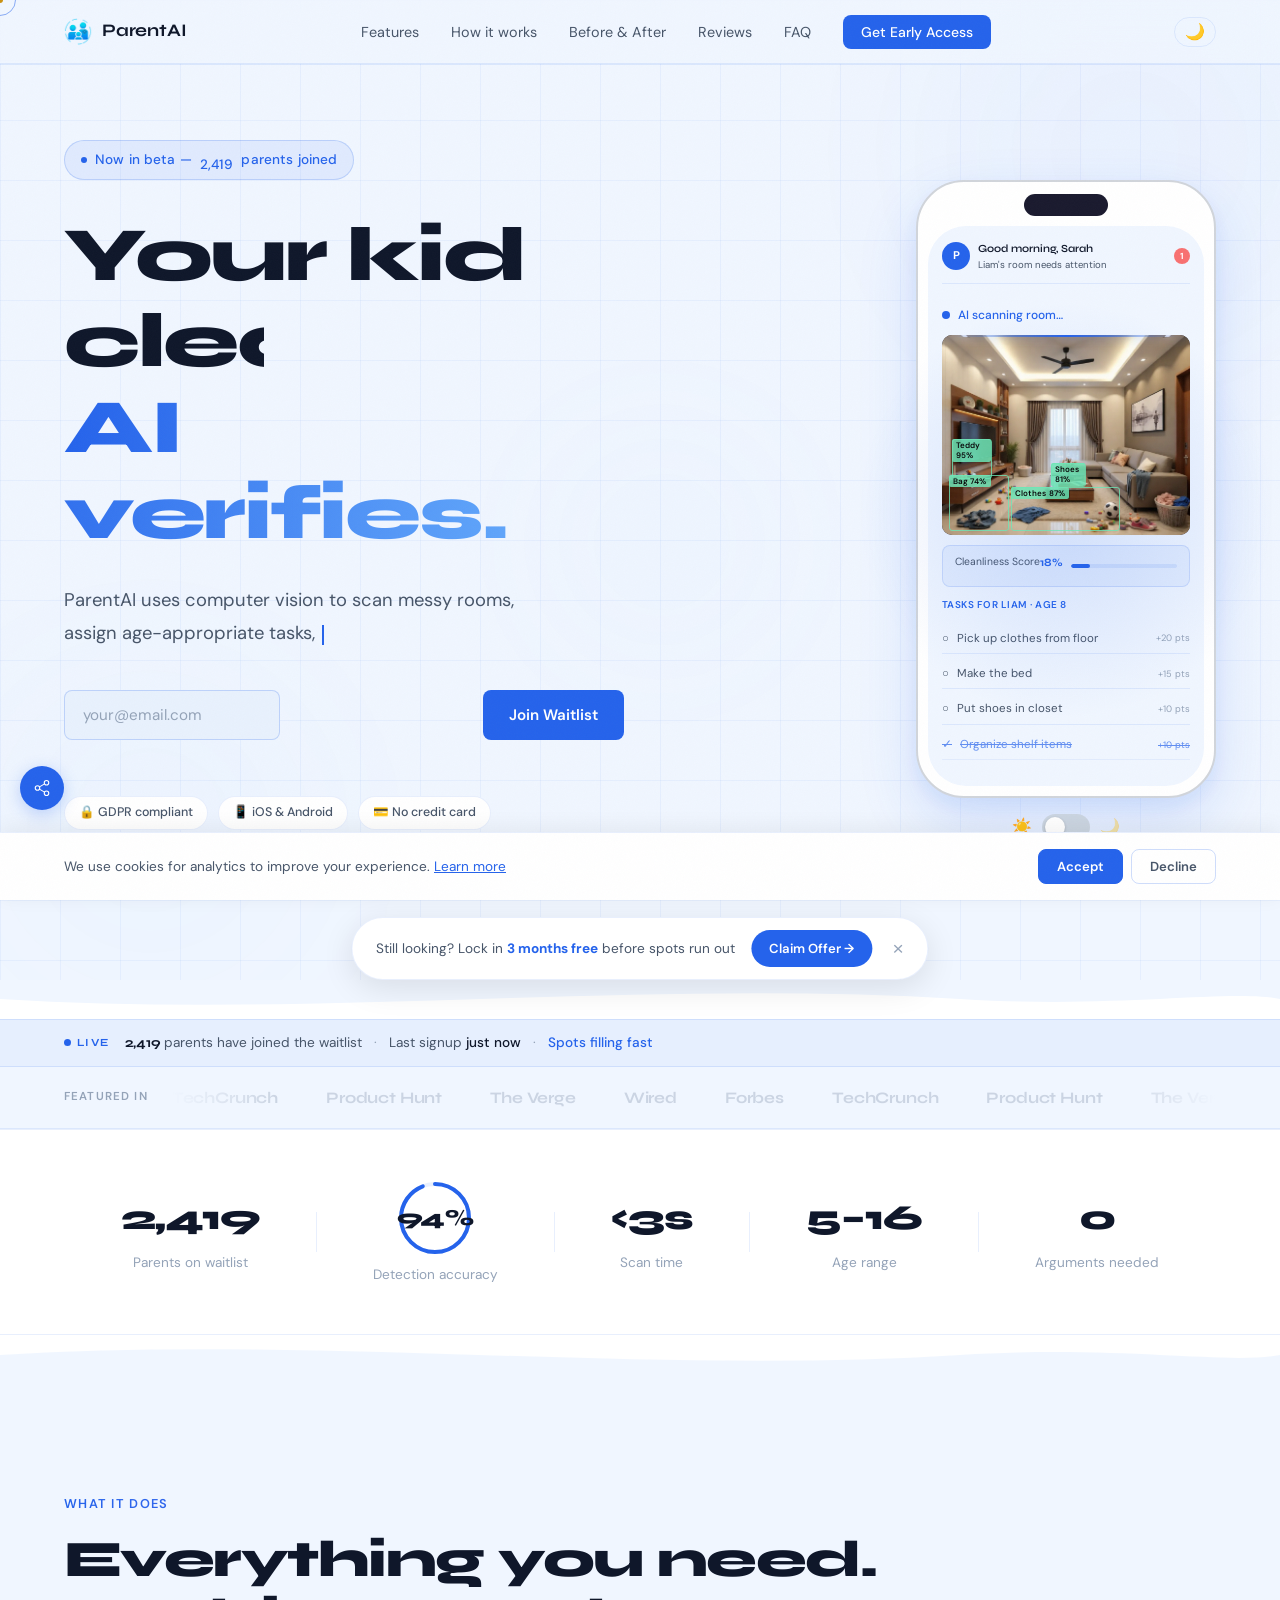
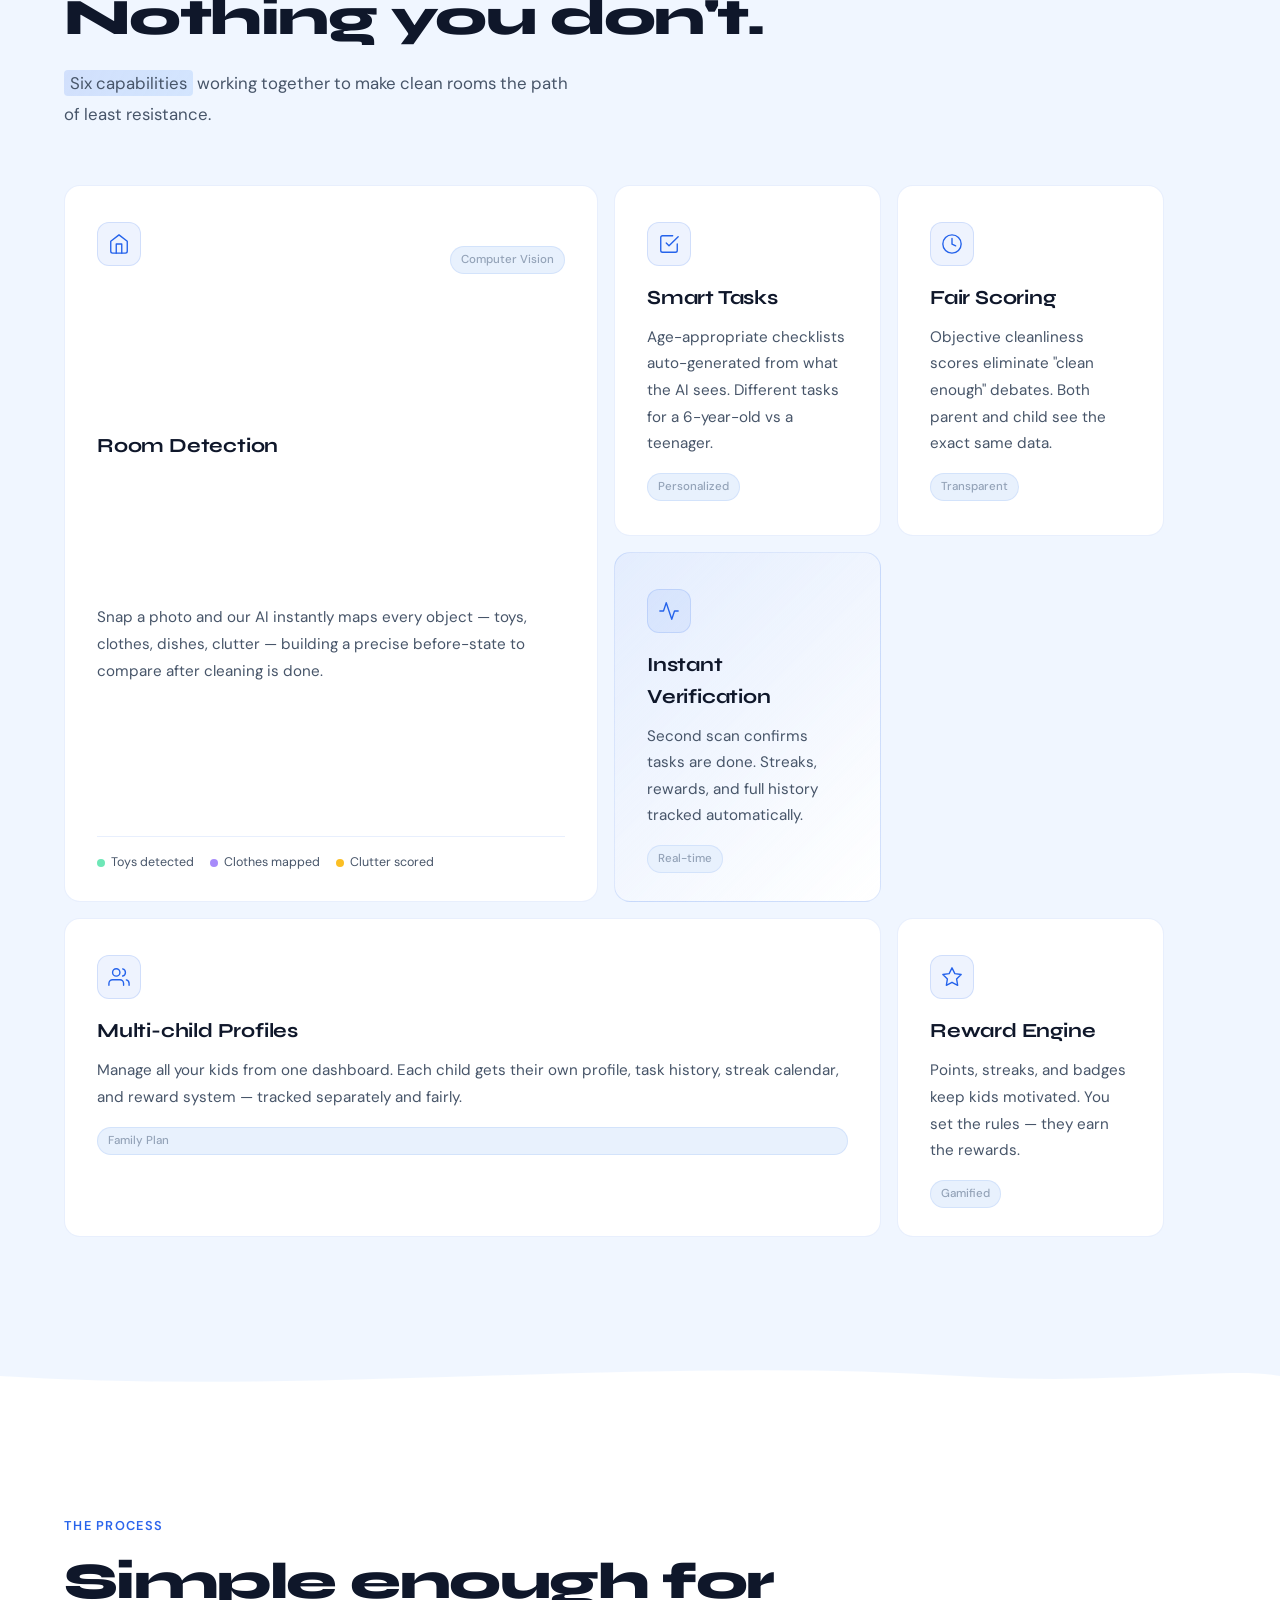
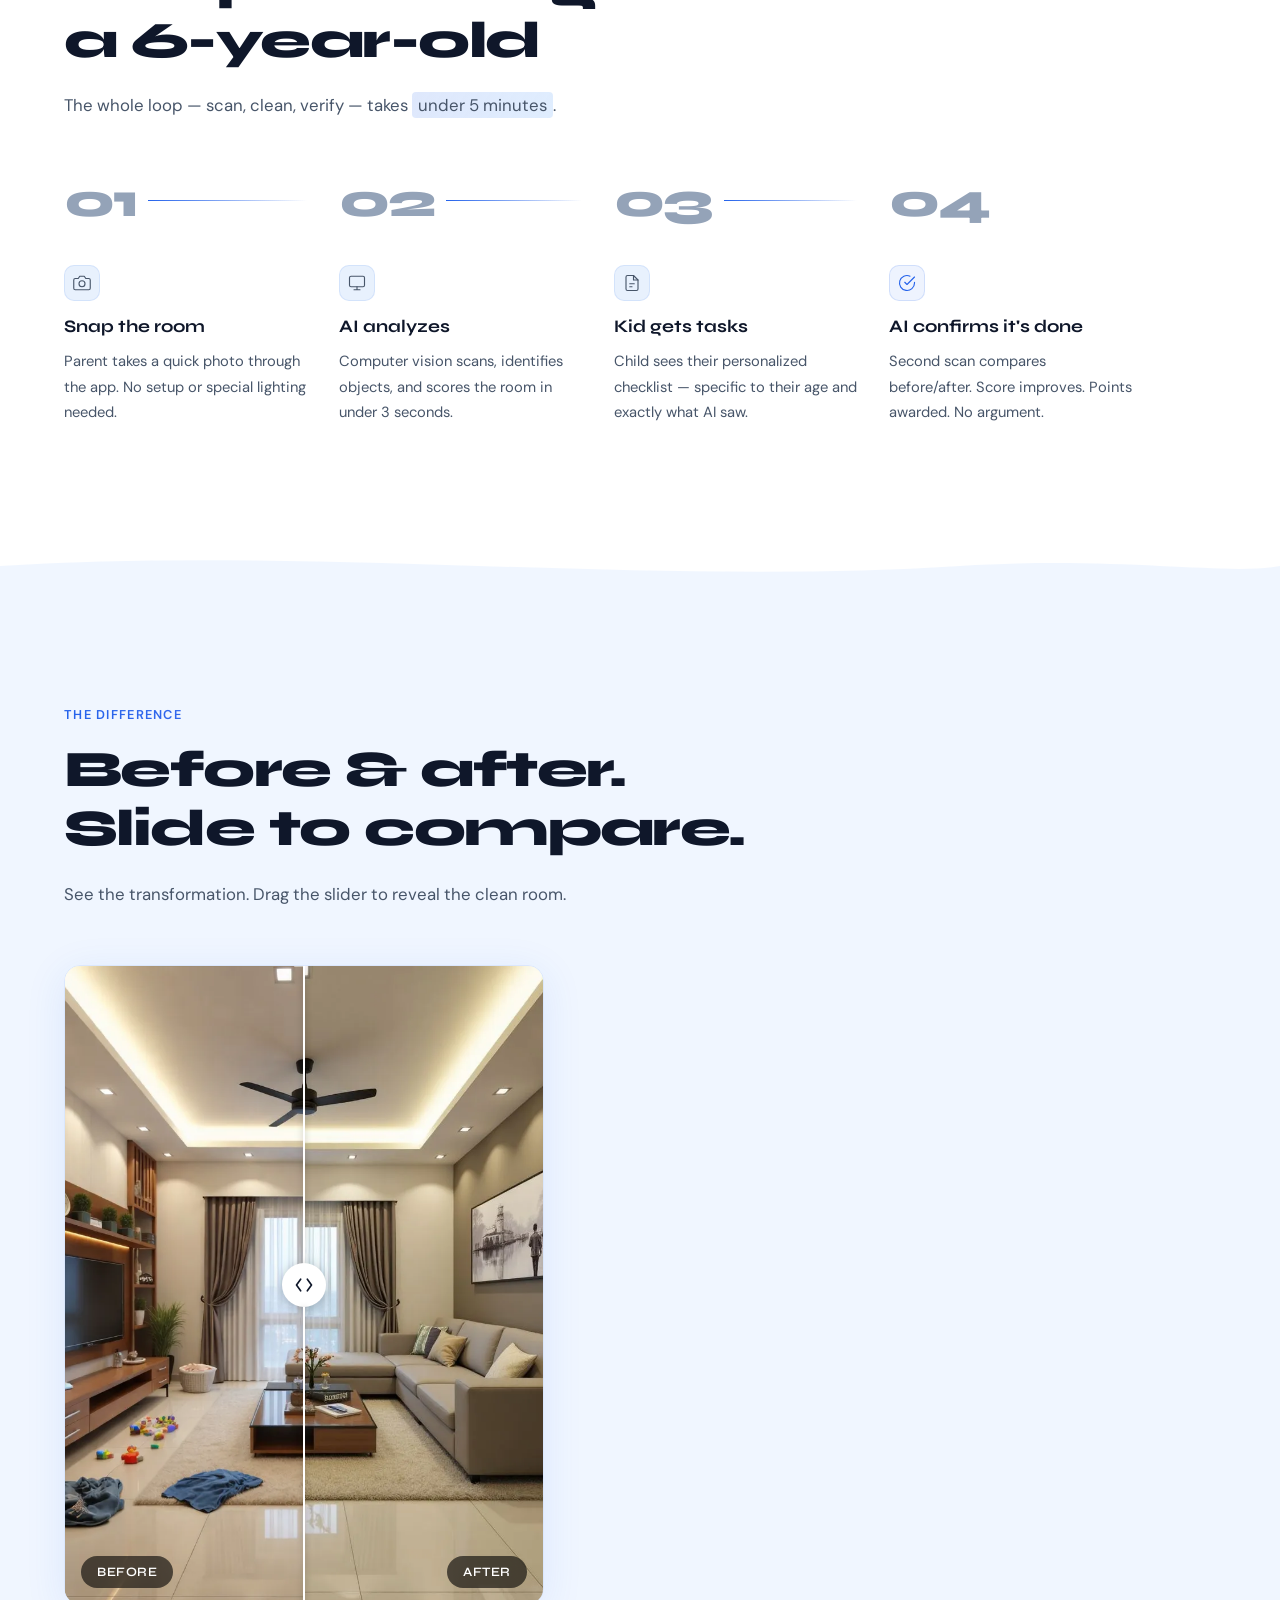
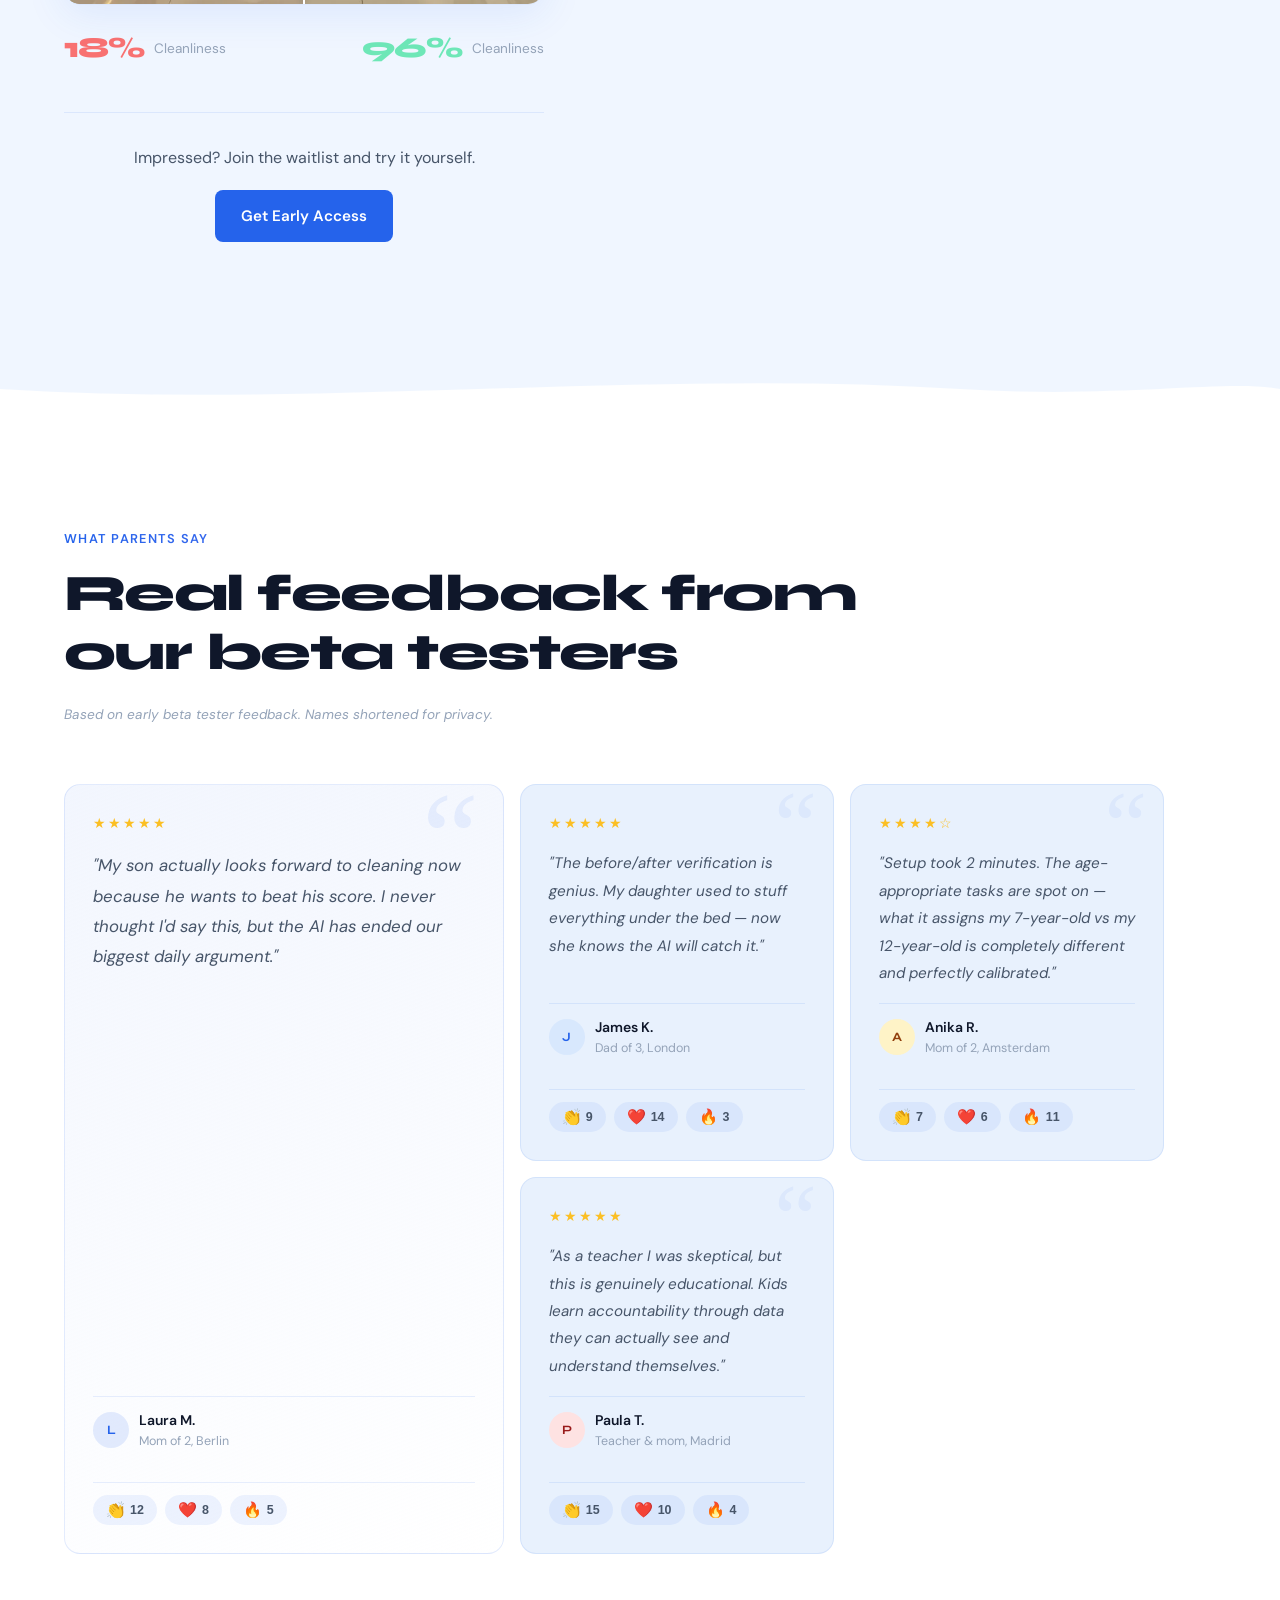
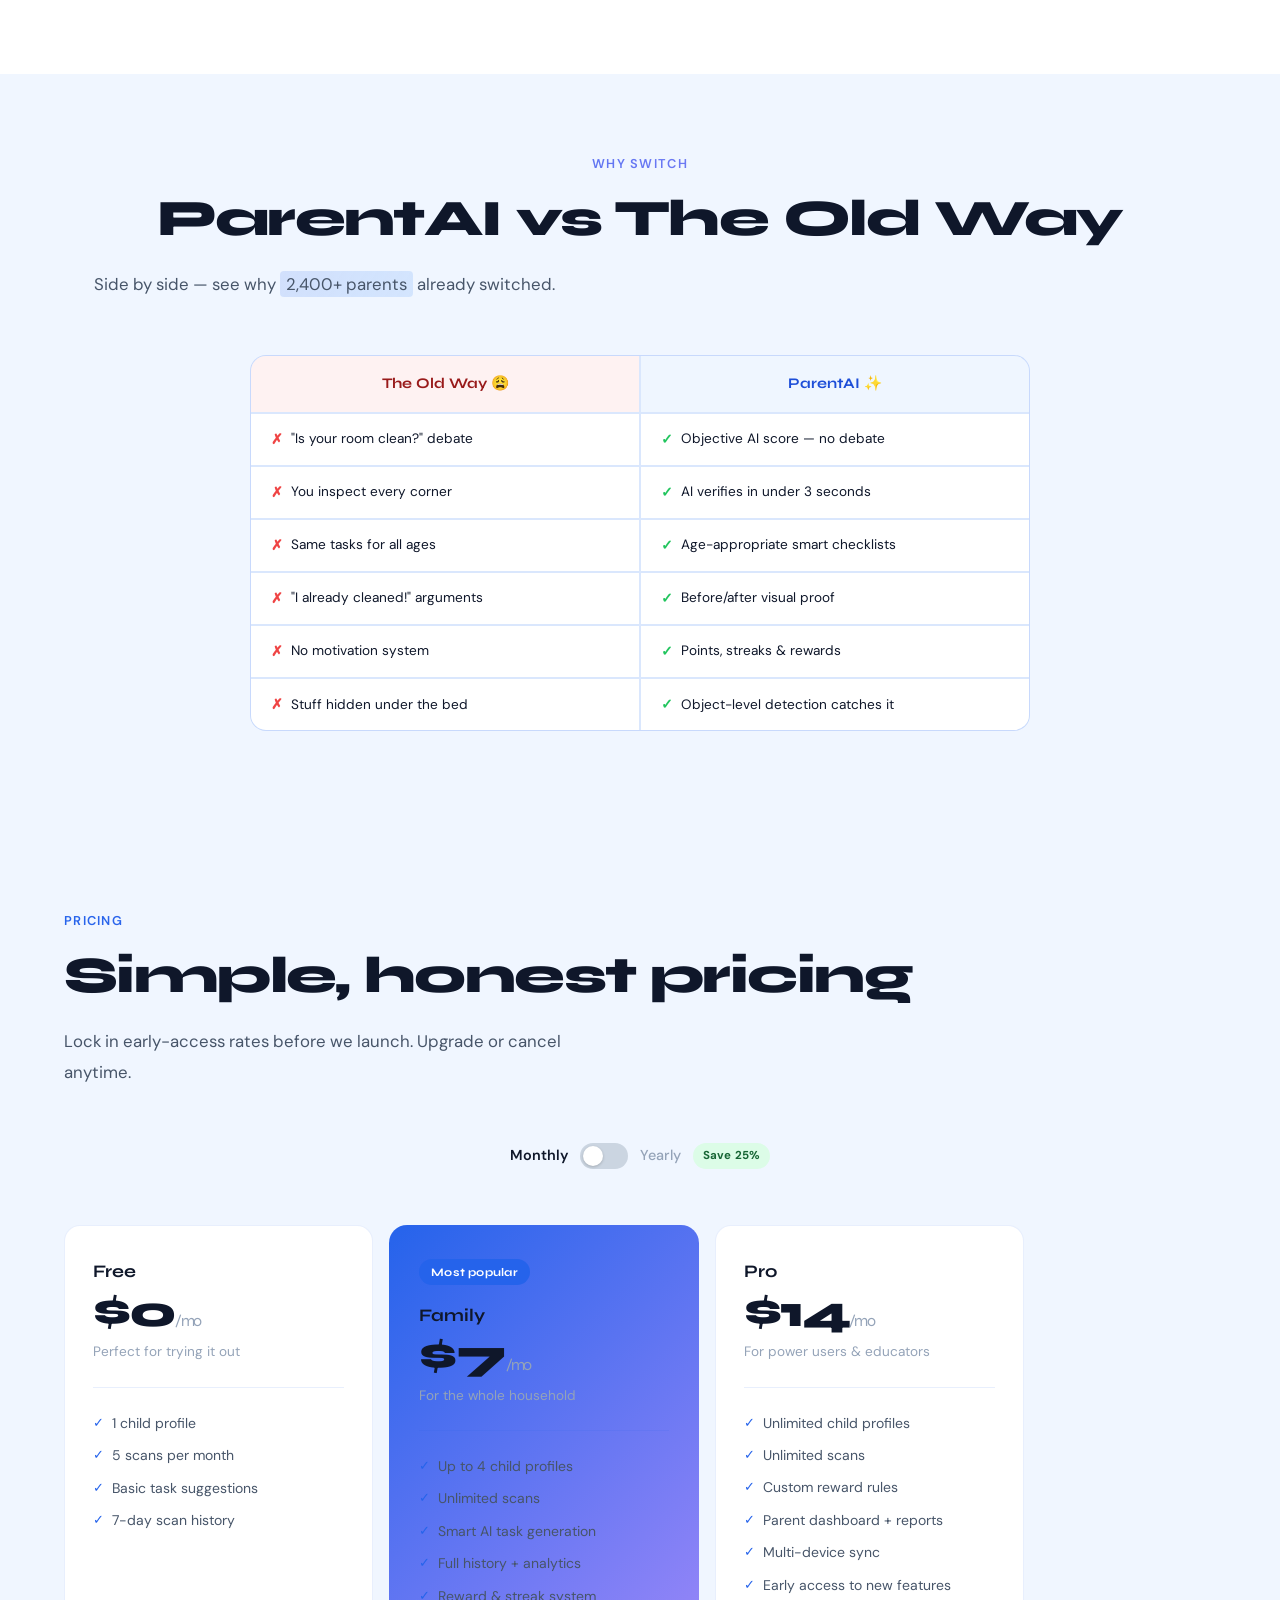
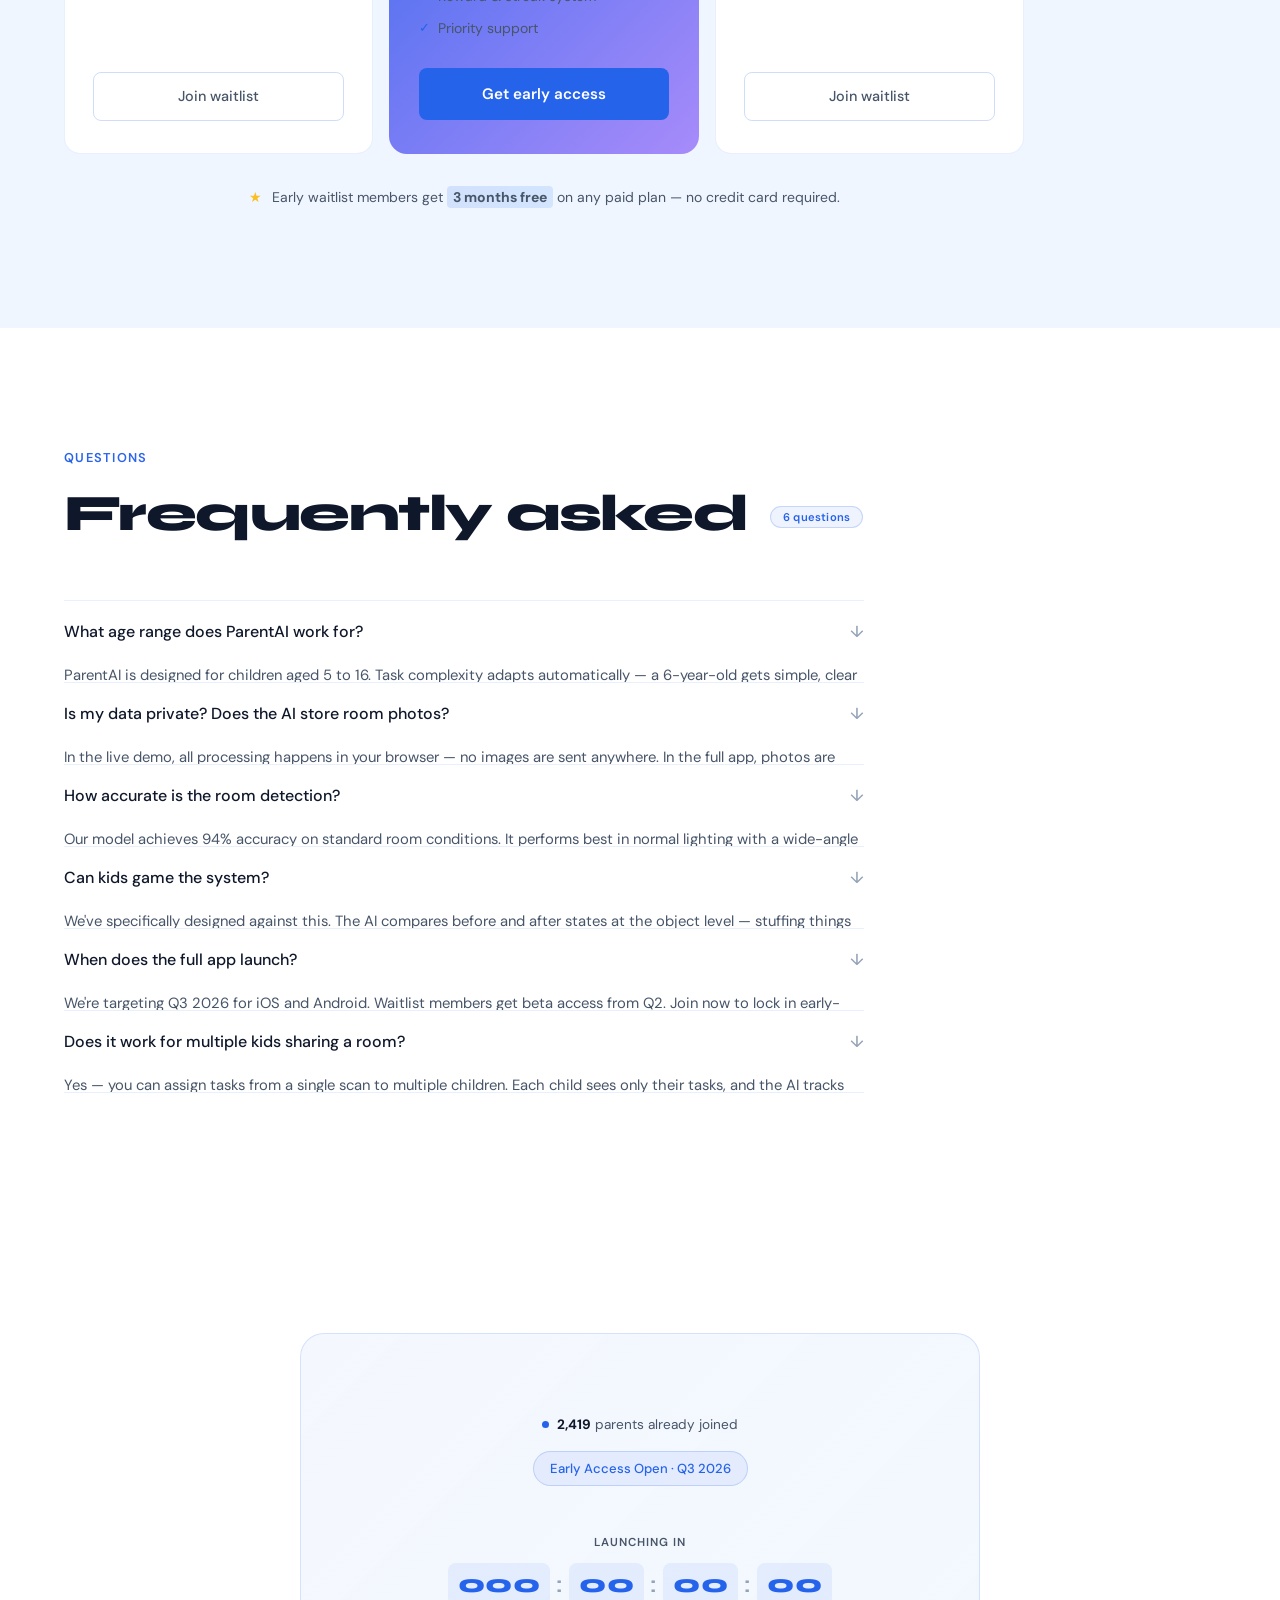
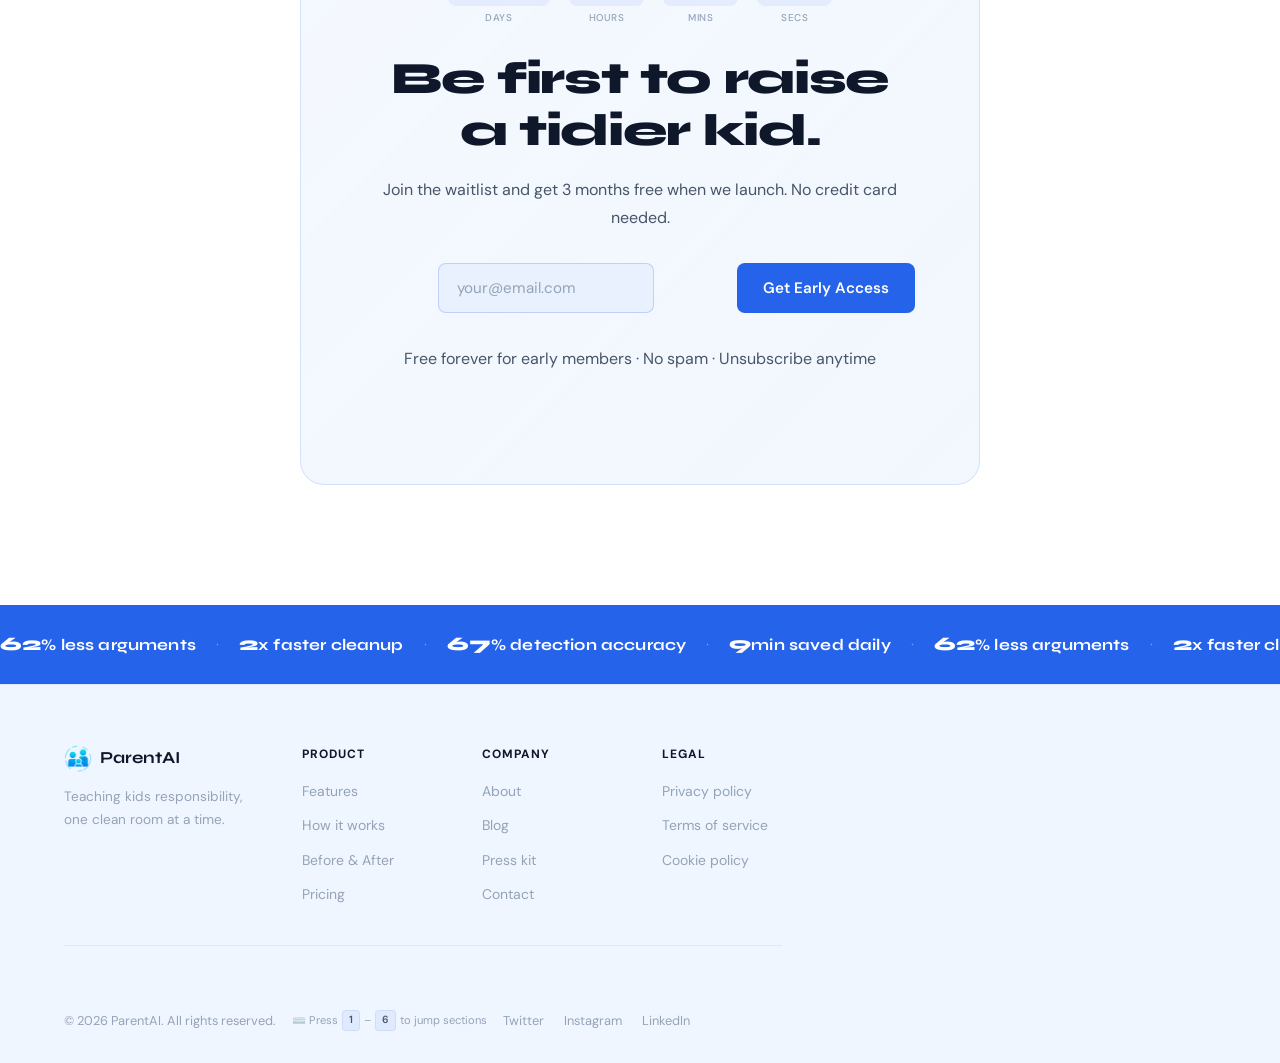
==== parentai/index.html @ 976cef2d "Batch 5: 10 innovative features — dark mode, countdown, emoji reactions, comparison table, nav dots," ====
<!DOCTYPE html>
<html lang="en">
<head>
  <meta charset="UTF-8" />
  <meta name="viewport" content="width=device-width, initial-scale=1.0" />
  <title>ParentAI — Clean Room, No Argument</title>
  <meta name="description" content="ParentAI uses computer vision to scan messy rooms, assign age-appropriate tasks, and verify they're done. No more arguments — join 2,400+ parents on the waitlist." />
  <meta name="keywords" content="parenting app, AI room scanner, kids cleaning, chore tracker, family productivity" />
  <meta name="author" content="ParentAI" />

  <!-- Open Graph -->
  <meta property="og:type" content="website" />
  <meta property="og:title" content="ParentAI — Your kid cleans. AI verifies." />
  <meta property="og:description" content="Computer vision scans messy rooms, assigns tasks, and confirms they're done. Join the waitlist for early access." />
  <meta property="og:image" content="logo.png" />
  <meta property="og:url" content="https://parentai.app" />
  <meta property="og:site_name" content="ParentAI" />

  <!-- Twitter Card -->
  <meta name="twitter:card" content="summary_large_image" />
  <meta name="twitter:title" content="ParentAI — Your kid cleans. AI verifies." />
  <meta name="twitter:description" content="AI-powered room scanning for parents. No more clean-enough debates." />
  <meta name="twitter:image" content="logo.png" />

  <!-- Favicons -->
  <link rel="icon" type="image/png" sizes="32x32" href="logo.png" />
  <link rel="icon" type="image/png" sizes="16x16" href="logo.png" />
  <link rel="apple-touch-icon" sizes="180x180" href="logo.png" />
  <meta name="theme-color" content="#2563eb" />

  <!-- Analytics -->
  <script defer data-domain="parentai.app" src="https://plausible.io/js/script.js"></script>

  <link rel="preconnect" href="https://fonts.googleapis.com" />
  <link href="https://fonts.googleapis.com/css2?family=Syne:wght@400;600;700;800&family=DM+Sans:ital,wght@0,300;0,400;0,500;1,300&display=swap" rel="stylesheet" />
  <link rel="stylesheet" href="style.css" />
</head>
<body>

  <!-- NOISE TEXTURE OVERLAY -->
  <div class="noise-overlay"></div>

  <!-- CUSTOM CURSOR -->
  <div class="cursor-dot" id="cursorDot"></div>
  <div class="cursor-ring" id="cursorRing"></div>

  <!-- SOCIAL PROOF TOAST -->
  <div class="social-toast" id="socialToast">
    <div class="toast-avatar" id="toastAvatar">L</div>
    <div class="toast-body">
      <div class="toast-msg"><strong id="toastName">Laura</strong> from <span id="toastCity">Berlin</span> just joined</div>
      <div class="toast-time" id="toastTime">2 minutes ago</div>
    </div>
  </div>

  <!-- PAGE LOADER -->
  <div class="page-loader" id="pageLoader">
    <div class="loader-bar" id="loaderBar"></div>
  </div>

  <!-- SCROLL PROGRESS -->
  <div class="scroll-progress" id="scrollProgress"></div>

  <!-- NAVBAR -->
  <nav class="navbar" id="navbar">
    <a href="#" class="nav-logo">
      <img src="logo.png" alt="ParentAI" class="logo-img" />
      <span>ParentAI</span>
    </a>
    <ul class="nav-links" id="navLinks">
      <li><a href="#features">Features</a></li>
      <li><a href="#how">How it works</a></li>
      <li><a href="#compare">Before & After</a></li>
      <li><a href="#testimonials">Reviews</a></li>
      <li><a href="#faq">FAQ</a></li>
      <li><a href="#waitlist" class="nav-cta">Get Early Access</a></li>
    </ul>
    <button class="dark-mode-toggle" id="darkModeToggle" aria-label="Toggle dark mode">🌙</button>
    <button class="hamburger" id="hamburger" aria-label="Menu">
      <span></span><span></span><span></span>
    </button>
  </nav>

  <!-- HERO -->
  <section class="hero" id="hero">
    <div class="hero-bg">
      <div class="orb orb-1"></div>
      <div class="orb orb-2"></div>
      <div class="orb orb-3"></div>
      <div class="grid-overlay"></div>
    </div>

    <div class="hero-content hero-stagger">
      <div class="hero-badge">
        <span class="badge-dot"></span>
        Now in beta — <span id="heroCounter">2,419</span> parents joined
      </div>
      <h1 class="hero-title">
        Your kid <span class="rotating-words"><span class="rw-word rw-active">cleans.</span><span class="rw-word">organizes.</span><span class="rw-word">tidies.</span><span class="rw-word">picks up.</span></span><br />
        <em>AI verifies.</em>
      </h1>
      <p class="hero-sub">
        ParentAI uses computer vision to scan messy rooms, assign age-appropriate tasks,
        and confirm they're actually done — no more guesswork, no more arguments.
      </p>

      <div class="email-wrapper">
        <form class="hero-form" id="hero-form" novalidate>
          <div class="input-group">
            <input type="email" placeholder="your@email.com" class="email-input" id="heroEmail" autocomplete="email" />
            <div class="email-status" id="heroEmailStatus"></div>
          </div>
          <button type="submit" class="btn-primary" id="heroBtn">Join Waitlist</button>
        </form>
        <div class="email-feedback" id="heroFeedback"></div>
      </div>

      <div class="trust-badges">
        <span class="trust-pill">🔒 GDPR compliant</span>
        <span class="trust-pill">📱 iOS & Android</span>
        <span class="trust-pill">💳 No credit card</span>
      </div>

      <div class="hero-social">
        <div class="avatar-stack">
          <div class="av av-1">S</div>
          <div class="av av-2">M</div>
          <div class="av av-3">J</div>
          <div class="av av-4">R</div>
          <div class="av av-5">+</div>
        </div>
        <span>Join <strong id="heroCommunityCount">2,419</strong> parents already signed up</span>
      </div>
    </div>

    <div class="hero-visual">
      <div class="phone-glow"></div>
      <div class="phone-sparkles" id="phoneSparkles"></div>
      <div class="phone-mockup">
        <div class="phone-dynamic-island"></div>
        <div class="phone-screen">
          <div class="app-header">
            <div class="app-avatar">P</div>
            <div>
              <div class="app-greeting">Good morning, Sarah</div>
              <div class="app-sub-text">Liam's room needs attention</div>
            </div>
            <div class="app-notif">1</div>
          </div>

          <div class="scan-header">
            <div class="scan-dot"></div>
            <span>AI scanning room…</span>
          </div>
          <div class="room-preview room-preview-real">
            <picture>
              <source srcset="messy.webp" type="image/webp" />
              <img src="messy.png" alt="Messy room scan" class="room-real-img" />
            </picture>
            <div class="scan-line"></div>
            <div class="detect-box box-clothes"><span class="detect-label">Clothes 87%</span></div>
            <div class="detect-box box-teddy"><span class="detect-label">Teddy 95%</span></div>
            <div class="detect-box box-shoes"><span class="detect-label">Shoes 81%</span></div>
            <div class="detect-box box-bag"><span class="detect-label">Bag 74%</span></div>
          </div>

          <div class="score-card">
            <div class="score-info">
              <div class="score-label">Cleanliness Score</div>
              <div class="score-value">18%</div>
            </div>
            <div class="score-bar-wrap">
              <div class="score-bar score-bar-low"></div>
            </div>
          </div>

          <div class="task-list">
            <div class="task-header-label">Tasks for Liam · Age 8</div>
            <div class="task-item task-pending">
              <span class="task-check">○</span>
              <span>Pick up clothes from floor</span>
              <span class="task-pts">+20 pts</span>
            </div>
            <div class="task-item task-pending">
              <span class="task-check">○</span>
              <span>Make the bed</span>
              <span class="task-pts">+15 pts</span>
            </div>
            <div class="task-item task-pending">
              <span class="task-check">○</span>
              <span>Put shoes in closet</span>
              <span class="task-pts">+10 pts</span>
            </div>
            <div class="task-item task-done">
              <span class="task-check">✓</span>
              <span>Organize shelf items</span>
              <span class="task-pts done-pts">+10 pts</span>
            </div>
          </div>
        </div>
      </div>
      <div class="phone-mode-toggle">
        <span class="mode-label mode-label-light active">☀️</span>
        <label class="toggle-switch">
          <input type="checkbox" id="phoneDarkToggle" />
          <span class="toggle-slider"></span>
        </label>
        <span class="mode-label mode-label-dark">🌙</span>
      </div>
    </div>
  </section>

  <div class="wave-divider">
    <svg viewBox="0 0 1440 60" preserveAspectRatio="none"><path d="M0,30 C360,60 720,0 1080,30 C1260,45 1380,15 1440,30 L1440,60 L0,60Z" fill="var(--bg2)"/></svg>
  </div>

  <!-- LIVE COUNTER TICKER -->
  <div class="ticker-bar">
    <div class="ticker-live">
      <span class="live-dot"></span> LIVE
    </div>
    <div class="ticker-text">
      <span class="ticker-num" id="tickerCount">2,419</span> parents have joined the waitlist
      <span class="ticker-sep">·</span>
      Last signup <span class="ticker-time" id="lastSignup">just now</span>
      <span class="ticker-sep">·</span>
      <span class="ticker-accent">Spots filling fast</span>
    </div>
  </div>

  <!-- MARQUEE LOGOS -->
  <div class="marquee-strip">
    <div class="marquee-label">Featured in</div>
    <div class="marquee-track">
      <div class="marquee-inner">
        <span class="marquee-logo">TechCrunch</span>
        <span class="marquee-logo">Product Hunt</span>
        <span class="marquee-logo">The Verge</span>
        <span class="marquee-logo">Wired</span>
        <span class="marquee-logo">Forbes</span>
        <span class="marquee-logo">TechCrunch</span>
        <span class="marquee-logo">Product Hunt</span>
        <span class="marquee-logo">The Verge</span>
        <span class="marquee-logo">Wired</span>
        <span class="marquee-logo">Forbes</span>
      </div>
    </div>
  </div>

  <!-- STATS -->
  <section class="stats-strip">
    <div class="stat">
      <span class="stat-num" id="statCounter">2,419</span>
      <span class="stat-label">Parents on waitlist</span>
    </div>
    <div class="stat-divider"></div>
    <div class="stat stat-ring-wrap">
      <div class="stat-ring">
        <svg class="ring-svg" viewBox="0 0 80 80">
          <circle class="ring-bg" cx="40" cy="40" r="34" />
          <circle class="ring-fill" cx="40" cy="40" r="34" data-pct="94" />
        </svg>
        <span class="stat-num ring-num">94%</span>
      </div>
      <span class="stat-label">Detection accuracy</span>
    </div>
    <div class="stat-divider"></div>
    <div class="stat">
      <span class="stat-num">&lt;3s</span>
      <span class="stat-label">Scan time</span>
    </div>
    <div class="stat-divider"></div>
    <div class="stat">
      <span class="stat-num">5–16</span>
      <span class="stat-label">Age range</span>
    </div>
    <div class="stat-divider"></div>
    <div class="stat">
      <span class="stat-num">0</span>
      <span class="stat-label">Arguments needed</span>
    </div>
  </section>

  <div class="wave-divider wave-flip">
    <svg viewBox="0 0 1440 60" preserveAspectRatio="none"><path d="M0,30 C360,60 720,0 1080,30 C1260,45 1380,15 1440,30 L1440,60 L0,60Z" fill="var(--bg2)"/></svg>
  </div>

  <!-- FEATURES -->
  <section class="features" id="features">
    <div class="section-label">What it does</div>
    <h2 class="section-title">Everything you need.<br />Nothing you don't.</h2>
    <p class="section-sub"><span class="highlight-mark">Six capabilities</span> working together to make clean rooms the path of least resistance.</p>

    <div class="features-grid">
      <div class="feature-card feature-large">
        <div class="feat-top-row">
          <div class="feat-icon-wrap">
            <svg width="22" height="22" fill="none" viewBox="0 0 24 24">
              <path d="M3 9l9-7 9 7v11a2 2 0 01-2 2H5a2 2 0 01-2-2z" stroke="currentColor" stroke-width="1.5" stroke-linecap="round" stroke-linejoin="round"/>
              <polyline points="9 22 9 12 15 12 15 22" stroke="currentColor" stroke-width="1.5" stroke-linecap="round" stroke-linejoin="round"/>
            </svg>
          </div>
          <div class="feat-tag">Computer Vision</div>
        </div>
        <h3>Room Detection</h3>
        <p>Snap a photo and our AI instantly maps every object — toys, clothes, dishes, clutter — building a precise before-state to compare after cleaning is done.</p>
        <div class="feat-demo-strip">
          <div class="fds-item"><div class="fds-dot" style="background:#6ee7b7"></div>Toys detected</div>
          <div class="fds-item"><div class="fds-dot" style="background:#a78bfa"></div>Clothes mapped</div>
          <div class="fds-item"><div class="fds-dot" style="background:#fbbf24"></div>Clutter scored</div>
        </div>
      </div>

      <div class="feature-card">
        <div class="feat-icon-wrap">
          <svg width="22" height="22" fill="none" viewBox="0 0 24 24">
            <path d="M9 11l3 3L22 4" stroke="currentColor" stroke-width="1.5" stroke-linecap="round" stroke-linejoin="round"/>
            <path d="M21 12v7a2 2 0 01-2 2H5a2 2 0 01-2-2V5a2 2 0 012-2h11" stroke="currentColor" stroke-width="1.5" stroke-linecap="round" stroke-linejoin="round"/>
          </svg>
        </div>
        <h3>Smart Tasks</h3>
        <p>Age-appropriate checklists auto-generated from what the AI sees. Different tasks for a 6-year-old vs a teenager.</p>
        <div class="feat-tag">Personalized</div>
      </div>

      <div class="feature-card">
        <div class="feat-icon-wrap">
          <svg width="22" height="22" fill="none" viewBox="0 0 24 24">
            <circle cx="12" cy="12" r="10" stroke="currentColor" stroke-width="1.5"/>
            <path d="M12 6v6l4 2" stroke="currentColor" stroke-width="1.5" stroke-linecap="round"/>
          </svg>
        </div>
        <h3>Fair Scoring</h3>
        <p>Objective cleanliness scores eliminate "clean enough" debates. Both parent and child see the exact same data.</p>
        <div class="feat-tag">Transparent</div>
      </div>

      <div class="feature-card feature-accent">
        <div class="feat-icon-wrap">
          <svg width="22" height="22" fill="none" viewBox="0 0 24 24">
            <polyline points="22 12 18 12 15 21 9 3 6 12 2 12" stroke="currentColor" stroke-width="1.5" stroke-linecap="round" stroke-linejoin="round"/>
          </svg>
        </div>
        <h3>Instant Verification</h3>
        <p>Second scan confirms tasks are done. Streaks, rewards, and full history tracked automatically.</p>
        <div class="feat-tag">Real-time</div>
      </div>

      <div class="feature-card feature-wide">
        <div class="feat-icon-wrap">
          <svg width="22" height="22" fill="none" viewBox="0 0 24 24">
            <path d="M17 21v-2a4 4 0 00-4-4H5a4 4 0 00-4 4v2" stroke="currentColor" stroke-width="1.5" stroke-linecap="round" stroke-linejoin="round"/>
            <circle cx="9" cy="7" r="4" stroke="currentColor" stroke-width="1.5"/>
            <path d="M23 21v-2a4 4 0 00-3-3.87M16 3.13a4 4 0 010 7.75" stroke="currentColor" stroke-width="1.5" stroke-linecap="round" stroke-linejoin="round"/>
          </svg>
        </div>
        <h3>Multi-child Profiles</h3>
        <p>Manage all your kids from one dashboard. Each child gets their own profile, task history, streak calendar, and reward system — tracked separately and fairly.</p>
        <div class="feat-tag">Family Plan</div>
      </div>

      <div class="feature-card">
        <div class="feat-icon-wrap">
          <svg width="22" height="22" fill="none" viewBox="0 0 24 24">
            <polygon points="12 2 15.09 8.26 22 9.27 17 14.14 18.18 21.02 12 17.77 5.82 21.02 7 14.14 2 9.27 8.91 8.26 12 2" stroke="currentColor" stroke-width="1.5" stroke-linecap="round" stroke-linejoin="round"/>
          </svg>
        </div>
        <h3>Reward Engine</h3>
        <p>Points, streaks, and badges keep kids motivated. You set the rules — they earn the rewards.</p>
        <div class="feat-tag">Gamified</div>
      </div>
    </div>
  </section>

  <div class="wave-divider">
    <svg viewBox="0 0 1440 60" preserveAspectRatio="none"><path d="M0,30 C360,60 720,0 1080,30 C1260,45 1380,15 1440,30 L1440,60 L0,60Z" fill="var(--bg2)"/></svg>
  </div>

  <!-- HOW IT WORKS -->
  <section class="how-it-works" id="how">
    <div class="section-label">The process</div>
    <h2 class="section-title">Simple enough for<br />a 6-year-old</h2>
    <p class="section-sub">The whole loop — scan, clean, verify — takes <span class="highlight-mark">under 5 minutes</span>.</p>

    <div class="steps-grid">
      <div class="step">
        <div class="step-num-wrap">
          <div class="step-num">01</div>
          <div class="step-connector"></div>
        </div>
        <div class="step-content">
          <div class="step-icon">
            <svg width="18" height="18" fill="none" viewBox="0 0 24 24">
              <path d="M23 19a2 2 0 01-2 2H3a2 2 0 01-2-2V8a2 2 0 012-2h4l2-3h6l2 3h4a2 2 0 012 2z" stroke="currentColor" stroke-width="1.5" stroke-linecap="round" stroke-linejoin="round"/>
              <circle cx="12" cy="13" r="4" stroke="currentColor" stroke-width="1.5"/>
            </svg>
          </div>
          <h4>Snap the room</h4>
          <p>Parent takes a quick photo through the app. No setup or special lighting needed.</p>
        </div>
      </div>

      <div class="step">
        <div class="step-num-wrap">
          <div class="step-num">02</div>
          <div class="step-connector"></div>
        </div>
        <div class="step-content">
          <div class="step-icon">
            <svg width="18" height="18" fill="none" viewBox="0 0 24 24">
              <rect x="2" y="3" width="20" height="14" rx="2" stroke="currentColor" stroke-width="1.5"/>
              <path d="M8 21h8M12 17v4" stroke="currentColor" stroke-width="1.5" stroke-linecap="round"/>
            </svg>
          </div>
          <h4>AI analyzes</h4>
          <p>Computer vision scans, identifies objects, and scores the room in under 3 seconds.</p>
        </div>
      </div>

      <div class="step">
        <div class="step-num-wrap">
          <div class="step-num">03</div>
          <div class="step-connector"></div>
        </div>
        <div class="step-content">
          <div class="step-icon">
            <svg width="18" height="18" fill="none" viewBox="0 0 24 24">
              <path d="M14 2H6a2 2 0 00-2 2v16a2 2 0 002 2h12a2 2 0 002-2V8z" stroke="currentColor" stroke-width="1.5" stroke-linecap="round" stroke-linejoin="round"/>
              <polyline points="14 2 14 8 20 8" stroke="currentColor" stroke-width="1.5" stroke-linecap="round" stroke-linejoin="round"/>
              <line x1="9" y1="13" x2="15" y2="13" stroke="currentColor" stroke-width="1.5" stroke-linecap="round"/>
              <line x1="9" y1="17" x2="12" y2="17" stroke="currentColor" stroke-width="1.5" stroke-linecap="round"/>
            </svg>
          </div>
          <h4>Kid gets tasks</h4>
          <p>Child sees their personalized checklist — specific to their age and exactly what AI saw.</p>
        </div>
      </div>

      <div class="step">
        <div class="step-num-wrap">
          <div class="step-num">04</div>
        </div>
        <div class="step-content">
          <div class="step-icon step-icon-accent">
            <svg width="18" height="18" fill="none" viewBox="0 0 24 24">
              <path d="M22 11.08V12a10 10 0 11-5.93-9.14" stroke="currentColor" stroke-width="1.5" stroke-linecap="round" stroke-linejoin="round"/>
              <polyline points="22 4 12 14.01 9 11.01" stroke="currentColor" stroke-width="1.5" stroke-linecap="round" stroke-linejoin="round"/>
            </svg>
          </div>
          <h4>AI confirms it's done</h4>
          <p>Second scan compares before/after. Score improves. Points awarded. No argument.</p>
        </div>
      </div>
    </div>
  </section>

  <div class="wave-divider wave-flip">
    <svg viewBox="0 0 1440 60" preserveAspectRatio="none"><path d="M0,30 C360,60 720,0 1080,30 C1260,45 1380,15 1440,30 L1440,60 L0,60Z" fill="var(--bg2)"/></svg>
  </div>

  <!-- BEFORE / AFTER SLIDER -->
  <section class="ba-section" id="compare">
    <div class="section-label">The difference</div>
    <h2 class="section-title">Before &amp; after.<br />Slide to compare.</h2>
    <p class="section-sub">See the transformation. Drag the slider to reveal the clean room.</p>

    <div class="ba-container">
      <div class="ba-wrapper" id="baWrapper">
        <div class="ba-after">
          <picture>
            <source srcset="clean.webp" type="image/webp" />
            <img src="clean.jpg" alt="Clean room" loading="lazy" />
          </picture>
          <div class="ba-label ba-label-after">After</div>
        </div>
        <div class="ba-before" id="baBefore">
          <picture>
            <source srcset="messy.webp" type="image/webp" />
            <img src="messy.png" alt="Messy room" loading="lazy" />
          </picture>
          <div class="ba-label ba-label-before">Before</div>
        </div>
        <div class="ba-handle" id="baHandle">
          <div class="ba-handle-line"></div>
          <div class="ba-handle-circle">
            <svg width="20" height="20" fill="none" viewBox="0 0 24 24">
              <path d="M8 5l-5 7 5 7M16 5l5 7-5 7" stroke="currentColor" stroke-width="2" stroke-linecap="round" stroke-linejoin="round"/>
            </svg>
          </div>
          <div class="ba-handle-line"></div>
        </div>
      </div>
      <div class="ba-scores">
        <div class="ba-score ba-score-before">
          <span class="ba-score-num">18%</span>
          <span class="ba-score-text">Cleanliness</span>
        </div>
        <div class="ba-score ba-score-after">
          <span class="ba-score-num">96%</span>
          <span class="ba-score-text">Cleanliness</span>
        </div>
      </div>

      <div class="ba-cta">
        <p>Impressed? Join the waitlist and try it yourself.</p>
        <a href="#waitlist" class="btn-primary">Get Early Access</a>
      </div>
    </div>
  </section>

  <div class="wave-divider">
    <svg viewBox="0 0 1440 60" preserveAspectRatio="none"><path d="M0,30 C360,60 720,0 1080,30 C1260,45 1380,15 1440,30 L1440,60 L0,60Z" fill="var(--bg2)"/></svg>
  </div>

  <!-- TESTIMONIALS -->
  <section class="testimonials-section" id="testimonials">
    <div class="section-label">What parents say</div>
    <h2 class="section-title">Real feedback from<br />our beta testers</h2>
    <p class="section-sub testi-disclaimer">Based on early beta tester feedback. Names shortened for privacy.</p>

    <div class="testimonials-grid">
      <div class="testi-card testi-featured">
        <div class="testi-stars">★★★★★</div>
        <p class="testi-quote">"My son actually looks forward to cleaning now because he wants to beat his score. I never thought I'd say this, but the AI has ended our biggest daily argument."</p>
        <div class="testi-author">
          <div class="testi-avatar ta-1">L</div>
          <div>
            <div class="testi-name">Laura M.</div>
            <div class="testi-role">Mom of 2, Berlin</div>
          </div>
        </div>
        <div class="testi-reactions">
          <button class="reaction-btn" data-emoji="👏"><span class="reaction-emoji">👏</span><span class="reaction-count">12</span></button>
          <button class="reaction-btn" data-emoji="❤️"><span class="reaction-emoji">❤️</span><span class="reaction-count">8</span></button>
          <button class="reaction-btn" data-emoji="🔥"><span class="reaction-emoji">🔥</span><span class="reaction-count">5</span></button>
        </div>
      </div>

      <div class="testi-card">
        <div class="testi-stars">★★★★★</div>
        <p class="testi-quote">"The before/after verification is genius. My daughter used to stuff everything under the bed — now she knows the AI will catch it."</p>
        <div class="testi-author">
          <div class="testi-avatar ta-2">J</div>
          <div>
            <div class="testi-name">James K.</div>
            <div class="testi-role">Dad of 3, London</div>
          </div>
        </div>
        <div class="testi-reactions">
          <button class="reaction-btn" data-emoji="👏"><span class="reaction-emoji">👏</span><span class="reaction-count">9</span></button>
          <button class="reaction-btn" data-emoji="❤️"><span class="reaction-emoji">❤️</span><span class="reaction-count">14</span></button>
          <button class="reaction-btn" data-emoji="🔥"><span class="reaction-emoji">🔥</span><span class="reaction-count">3</span></button>
        </div>
      </div>

      <div class="testi-card">
        <div class="testi-stars">★★★★☆</div>
        <p class="testi-quote">"Setup took 2 minutes. The age-appropriate tasks are spot on — what it assigns my 7-year-old vs my 12-year-old is completely different and perfectly calibrated."</p>
        <div class="testi-author">
          <div class="testi-avatar ta-3">A</div>
          <div>
            <div class="testi-name">Anika R.</div>
            <div class="testi-role">Mom of 2, Amsterdam</div>
          </div>
        </div>
        <div class="testi-reactions">
          <button class="reaction-btn" data-emoji="👏"><span class="reaction-emoji">👏</span><span class="reaction-count">7</span></button>
          <button class="reaction-btn" data-emoji="❤️"><span class="reaction-emoji">❤️</span><span class="reaction-count">6</span></button>
          <button class="reaction-btn" data-emoji="🔥"><span class="reaction-emoji">🔥</span><span class="reaction-count">11</span></button>
        </div>
      </div>

      <div class="testi-card">
        <div class="testi-stars">★★★★★</div>
        <p class="testi-quote">"As a teacher I was skeptical, but this is genuinely educational. Kids learn accountability through data they can actually see and understand themselves."</p>
        <div class="testi-author">
          <div class="testi-avatar ta-4">P</div>
          <div>
            <div class="testi-name">Paula T.</div>
            <div class="testi-role">Teacher & mom, Madrid</div>
          </div>
        </div>
        <div class="testi-reactions">
          <button class="reaction-btn" data-emoji="👏"><span class="reaction-emoji">👏</span><span class="reaction-count">15</span></button>
          <button class="reaction-btn" data-emoji="❤️"><span class="reaction-emoji">❤️</span><span class="reaction-count">10</span></button>
          <button class="reaction-btn" data-emoji="🔥"><span class="reaction-emoji">🔥</span><span class="reaction-count">4</span></button>
        </div>
      </div>
    </div>
    <div class="testi-scroll-dots" id="testiDots"></div>
  </section>

  <!-- PARENTAI vs THE OLD WAY -->
  <section class="compare-table-section" id="versus">
    <div class="section-label">Why switch</div>
    <h2 class="section-title">ParentAI vs The Old Way</h2>
    <p class="section-sub">Side by side — see why <span class="highlight-mark">2,400+ parents</span> already switched.</p>

    <div class="compare-table">
      <div class="ct-header ct-header-old">The Old Way 😩</div>
      <div class="ct-header ct-header-new">ParentAI ✨</div>

      <div class="ct-row">
        <div class="ct-cell ct-old"><span class="ct-x">✗</span> "Is your room clean?" debate</div>
        <div class="ct-cell ct-new"><span class="ct-check">✓</span> Objective AI score — no debate</div>
      </div>
      <div class="ct-row">
        <div class="ct-cell ct-old"><span class="ct-x">✗</span> You inspect every corner</div>
        <div class="ct-cell ct-new"><span class="ct-check">✓</span> AI verifies in under 3 seconds</div>
      </div>
      <div class="ct-row">
        <div class="ct-cell ct-old"><span class="ct-x">✗</span> Same tasks for all ages</div>
        <div class="ct-cell ct-new"><span class="ct-check">✓</span> Age-appropriate smart checklists</div>
      </div>
      <div class="ct-row">
        <div class="ct-cell ct-old"><span class="ct-x">✗</span> "I already cleaned!" arguments</div>
        <div class="ct-cell ct-new"><span class="ct-check">✓</span> Before/after visual proof</div>
      </div>
      <div class="ct-row">
        <div class="ct-cell ct-old"><span class="ct-x">✗</span> No motivation system</div>
        <div class="ct-cell ct-new"><span class="ct-check">✓</span> Points, streaks & rewards</div>
      </div>
      <div class="ct-row">
        <div class="ct-cell ct-old"><span class="ct-x">✗</span> Stuff hidden under the bed</div>
        <div class="ct-cell ct-new"><span class="ct-check">✓</span> Object-level detection catches it</div>
      </div>
    </div>
  </section>

  <!-- PRICING -->
  <section class="pricing-section" id="pricing">
    <div class="section-label">Pricing</div>
    <h2 class="section-title">Simple, honest pricing</h2>
    <p class="section-sub">Lock in early-access rates before we launch. Upgrade or cancel anytime.</p>

    <div class="pricing-toggle">
      <span class="pricing-toggle-label" id="pToggleMonthly">Monthly</span>
      <label class="toggle-switch">
        <input type="checkbox" id="pricingToggle" />
        <span class="toggle-slider"></span>
      </label>
      <span class="pricing-toggle-label" id="pToggleYearly">Yearly</span>
      <span class="pricing-save-badge">Save 25%</span>
    </div>

    <div class="pricing-grid">
      <div class="pricing-card">
        <div class="pricing-tier">Free</div>
        <div class="pricing-price" data-monthly="0" data-yearly="0">$0<span>/mo</span></div>
        <div class="pricing-desc">Perfect for trying it out</div>
        <ul class="pricing-features">
          <li><span class="pf-check">✓</span>1 child profile</li>
          <li><span class="pf-check">✓</span>5 scans per month</li>
          <li><span class="pf-check">✓</span>Basic task suggestions</li>
          <li><span class="pf-check">✓</span>7-day scan history</li>
        </ul>
        <a href="#waitlist" class="btn-outline">Join waitlist</a>
      </div>

      <div class="pricing-card pricing-popular">
        <div class="pricing-popular-badge">Most popular</div>
        <div class="pricing-tier">Family</div>
        <div class="pricing-price" data-monthly="7" data-yearly="5">$7<span>/mo</span></div>
        <div class="pricing-desc">For the whole household</div>
        <ul class="pricing-features">
          <li><span class="pf-check">✓</span>Up to 4 child profiles</li>
          <li><span class="pf-check">✓</span>Unlimited scans</li>
          <li><span class="pf-check">✓</span>Smart AI task generation</li>
          <li><span class="pf-check">✓</span>Full history + analytics</li>
          <li><span class="pf-check">✓</span>Reward & streak system</li>
          <li><span class="pf-check">✓</span>Priority support</li>
        </ul>
        <a href="#waitlist" class="btn-primary pricing-btn">Get early access</a>
      </div>

      <div class="pricing-card">
        <div class="pricing-tier">Pro</div>
        <div class="pricing-price" data-monthly="14" data-yearly="10">$14<span>/mo</span></div>
        <div class="pricing-desc">For power users & educators</div>
        <ul class="pricing-features">
          <li><span class="pf-check">✓</span>Unlimited child profiles</li>
          <li><span class="pf-check">✓</span>Unlimited scans</li>
          <li><span class="pf-check">✓</span>Custom reward rules</li>
          <li><span class="pf-check">✓</span>Parent dashboard + reports</li>
          <li><span class="pf-check">✓</span>Multi-device sync</li>
          <li><span class="pf-check">✓</span>Early access to new features</li>
        </ul>
        <a href="#waitlist" class="btn-outline">Join waitlist</a>
      </div>
    </div>
    <p class="pricing-note">
      <span class="pn-icon">★</span>
      Early waitlist members get <strong><span class="highlight-mark">3 months free</span></strong> on any paid plan — no credit card required.
    </p>
  </section>

  <!-- FAQ -->
  <section class="faq-section" id="faq">
    <div class="section-label">Questions</div>
    <h2 class="section-title">Frequently asked <span class="faq-count-badge" id="faqCountBadge">6 questions</span></h2>

    <div class="faq-grid">
      <div class="faq-item">
        <button class="faq-q" onclick="toggleFaq(this)">
          What age range does ParentAI work for?
          <span class="faq-arrow">↓</span>
        </button>
        <div class="faq-a">
          <p>ParentAI is designed for children aged 5 to 16. Task complexity adapts automatically — a 6-year-old gets simple, clear tasks while a 14-year-old gets more detailed expectations.</p>
        </div>
      </div>
      <div class="faq-item">
        <button class="faq-q" onclick="toggleFaq(this)">
          Is my data private? Does the AI store room photos?
          <span class="faq-arrow">↓</span>
        </button>
        <div class="faq-a">
          <p>In the live demo, all processing happens in your browser — no images are sent anywhere. In the full app, photos are processed on-device and only anonymized scores sync to our servers. We never store or share room photos.</p>
        </div>
      </div>
      <div class="faq-item">
        <button class="faq-q" onclick="toggleFaq(this)">
          How accurate is the room detection?
          <span class="faq-arrow">↓</span>
        </button>
        <div class="faq-a">
          <p>Our model achieves 94% accuracy on standard room conditions. It performs best in normal lighting with a wide-angle shot from the doorway. We continuously retrain on more room types with every update.</p>
        </div>
      </div>
      <div class="faq-item">
        <button class="faq-q" onclick="toggleFaq(this)">
          Can kids game the system?
          <span class="faq-arrow">↓</span>
        </button>
        <div class="faq-a">
          <p>We've specifically designed against this. The AI compares before and after states at the object level — stuffing things under the bed won't improve the score if those objects were visible in the original scan.</p>
        </div>
      </div>
      <div class="faq-item">
        <button class="faq-q" onclick="toggleFaq(this)">
          When does the full app launch?
          <span class="faq-arrow">↓</span>
        </button>
        <div class="faq-a">
          <p>We're targeting Q3 2026 for iOS and Android. Waitlist members get beta access from Q2. Join now to lock in early-access pricing.</p>
        </div>
      </div>
      <div class="faq-item">
        <button class="faq-q" onclick="toggleFaq(this)">
          Does it work for multiple kids sharing a room?
          <span class="faq-arrow">↓</span>
        </button>
        <div class="faq-a">
          <p>Yes — you can assign tasks from a single scan to multiple children. Each child sees only their tasks, and the AI tracks their individual contributions to the overall room score.</p>
        </div>
      </div>
    </div>
  </section>

  <!-- WAITLIST -->
  <section class="waitlist-section" id="waitlist">
    <div class="waitlist-card">
      <div class="wl-live-row">
        <span class="live-dot"></span>
        <span class="wl-live-text"><strong id="wlCounter">2,419</strong> parents already joined</span>
      </div>
      <div class="wl-badge">Early Access Open · Q3 2026</div>

      <!-- Launch Countdown -->
      <div class="launch-countdown" id="launchCountdown">
        <div class="cd-label">Launching in</div>
        <div class="cd-units">
          <div class="cd-unit"><span class="cd-num" id="cdDays">000</span><span class="cd-txt">days</span></div>
          <div class="cd-sep">:</div>
          <div class="cd-unit"><span class="cd-num" id="cdHours">00</span><span class="cd-txt">hours</span></div>
          <div class="cd-sep">:</div>
          <div class="cd-unit"><span class="cd-num" id="cdMins">00</span><span class="cd-txt">mins</span></div>
          <div class="cd-sep">:</div>
          <div class="cd-unit"><span class="cd-num" id="cdSecs">00</span><span class="cd-txt">secs</span></div>
        </div>
      </div>

      <h2>Be first to raise<br />a tidier kid.</h2>
      <p>Join the waitlist and get 3 months free when we launch. No credit card needed.</p>

      <div class="email-wrapper">
        <form class="hero-form" id="waitlist-form" novalidate>
          <div class="input-group">
            <input type="email" placeholder="your@email.com" class="email-input" id="wlEmail" autocomplete="email" />
            <div class="email-status" id="wlEmailStatus"></div>
          </div>
          <button type="submit" class="btn-primary" id="wlBtn">Get Early Access</button>
        </form>
        <div class="email-feedback" id="wlFeedback"></div>
      </div>

      <!-- Waitlist Position Reveal -->
      <div class="wl-position-reveal" id="wlPositionReveal">
        <div class="wl-pos-inner">
          <div class="wl-pos-confetti" id="wlPosConfetti"></div>
          <div class="wl-pos-number">🎉 You're <strong>#<span id="wlPosNum">2,420</span></strong> on the list!</div>
          <div class="wl-pos-sub">You're ahead of <strong>87%</strong> of visitors who haven't signed up yet</div>
        </div>
      </div>

      <p class="form-note">Free forever for early members · No spam · Unsubscribe anytime</p>
    </div>
  </section>

  <!-- WHY PARENTS LOVE IT TICKER -->
  <div class="love-ticker" id="loveTicker">
    <div class="love-ticker-track">
      <div class="love-ticker-inner">
        <span class="love-stat"><span class="love-num" data-target="87">0</span>% less arguments</span>
        <span class="love-sep">·</span>
        <span class="love-stat"><span class="love-num" data-target="3">0</span>x faster cleanup</span>
        <span class="love-sep">·</span>
        <span class="love-stat"><span class="love-num" data-target="94">0</span>% detection accuracy</span>
        <span class="love-sep">·</span>
        <span class="love-stat"><span class="love-num" data-target="12">0</span>min saved daily</span>
        <span class="love-sep">·</span>
        <span class="love-stat"><span class="love-num" data-target="87">0</span>% less arguments</span>
        <span class="love-sep">·</span>
        <span class="love-stat"><span class="love-num" data-target="3">0</span>x faster cleanup</span>
        <span class="love-sep">·</span>
        <span class="love-stat"><span class="love-num" data-target="94">0</span>% detection accuracy</span>
        <span class="love-sep">·</span>
        <span class="love-stat"><span class="love-num" data-target="12">0</span>min saved daily</span>
      </div>
    </div>
  </div>

  <!-- FOOTER -->
  <footer class="footer">
    <div class="footer-inner">
      <div class="footer-top">
        <div class="footer-brand">
          <div class="footer-logo">
            <img src="logo.png" alt="ParentAI" class="logo-img" />
            <span>ParentAI</span>
          </div>
          <p class="footer-tagline">Teaching kids responsibility,<br />one clean room at a time.</p>
        </div>
        <div class="footer-cols">
          <div class="footer-col">
            <div class="footer-col-title">Product</div>
            <a href="#features">Features</a>
            <a href="#how">How it works</a>
            <a href="#compare">Before & After</a>
            <a href="#pricing">Pricing</a>
          </div>
          <div class="footer-col">
            <div class="footer-col-title">Company</div>
            <a href="#">About</a>
            <a href="#">Blog</a>
            <a href="#">Press kit</a>
            <a href="#">Contact</a>
          </div>
          <div class="footer-col">
            <div class="footer-col-title">Legal</div>
            <a href="privacy.html">Privacy policy</a>
            <a href="terms.html">Terms of service</a>
            <a href="privacy.html#cookies">Cookie policy</a>
          </div>
        </div>
      </div>
      <div class="footer-bottom">
        <p class="footer-copy">© 2026 ParentAI. All rights reserved.</p>
        <div class="footer-shortcuts">
          <span class="shortcut-hint">⌨️ Press <kbd>1</kbd>–<kbd>6</kbd> to jump sections</span>
        </div>
        <div class="footer-socials">
          <a href="#" class="social-link">Twitter</a>
          <a href="#" class="social-link">Instagram</a>
          <a href="#" class="social-link">LinkedIn</a>
        </div>
      </div>
    </div>
  </footer>

  <!-- SCROLL DEPTH CTA -->
  <div class="scroll-depth-cta" id="scrollDepthCta">
    <span>Still looking? Lock in <strong>3 months free</strong> before spots run out</span>
    <a href="#waitlist" class="sdc-btn">Claim Offer &rarr;</a>
    <button class="sdc-close" id="sdcClose" aria-label="Close">&times;</button>
  </div>

  <!-- STICKY PRICING BAR (mobile) -->
  <div class="sticky-pricing-bar" id="stickyPricingBar">
    <span class="spb-plan" id="spbPlan">Family</span>
    <span class="spb-price" id="spbPrice">$7/mo</span>
    <a href="#waitlist" class="spb-cta">Join</a>
  </div>

  <!-- COOKIE CONSENT -->
  <div class="cookie-banner" id="cookieBanner">
    <p>We use cookies for analytics to improve your experience. <a href="privacy.html#cookies">Learn more</a></p>
    <div class="cookie-actions">
      <button class="cookie-btn cookie-accept" id="cookieAccept">Accept</button>
      <button class="cookie-btn cookie-decline" id="cookieDecline">Decline</button>
    </div>
  </div>

  <!-- SCROLL NAV DOTS -->
  <div class="scroll-nav-dots" id="scrollNavDots">
    <button class="snd" data-target="hero" aria-label="Hero"><span class="snd-label">Home</span></button>
    <button class="snd" data-target="features" aria-label="Features"><span class="snd-label">Features</span></button>
    <button class="snd" data-target="how" aria-label="How it works"><span class="snd-label">How</span></button>
    <button class="snd" data-target="compare" aria-label="Compare"><span class="snd-label">Compare</span></button>
    <button class="snd" data-target="testimonials" aria-label="Reviews"><span class="snd-label">Reviews</span></button>
    <button class="snd" data-target="pricing" aria-label="Pricing"><span class="snd-label">Pricing</span></button>
  </div>

  <!-- SHARE WIDGET -->
  <div class="share-widget" id="shareWidget">
    <button class="share-fab" id="shareFab" aria-label="Share">
      <svg width="18" height="18" fill="none" viewBox="0 0 24 24"><circle cx="18" cy="5" r="3" stroke="currentColor" stroke-width="1.5"/><circle cx="6" cy="12" r="3" stroke="currentColor" stroke-width="1.5"/><circle cx="18" cy="19" r="3" stroke="currentColor" stroke-width="1.5"/><line x1="8.59" y1="13.51" x2="15.42" y2="17.49" stroke="currentColor" stroke-width="1.5"/><line x1="15.41" y1="6.51" x2="8.59" y2="10.49" stroke="currentColor" stroke-width="1.5"/></svg>
    </button>
    <div class="share-dropdown" id="shareDropdown">
      <button class="share-opt" id="shareCopy">📋 Copy link</button>
      <button class="share-opt" id="shareNative">📤 Share…</button>
    </div>
  </div>

  <!-- BACK TO TOP -->
  <button class="back-to-top" id="backToTop" aria-label="Back to top">
    <svg width="20" height="20" fill="none" viewBox="0 0 24 24"><path d="M12 19V5M5 12l7-7 7 7" stroke="currentColor" stroke-width="2" stroke-linecap="round" stroke-linejoin="round"/></svg>
  </button>

  <script src="script.js"></script>
</body>
</html>
---- parentai/style.css ----
/* ─── Reset & Base ─────────────────────────────── */
*, *::before, *::after { box-sizing: border-box; margin: 0; padding: 0; }

:root {
  --bg: #f0f6ff;
  --bg2: #ffffff;
  --bg3: #e8f1fd;
  --border: rgba(37,99,235,0.1);
  --border-hover: rgba(37,99,235,0.22);
  --accent: #2563eb;
  --accent-dim: rgba(37,99,235,0.08);
  --accent-glow: rgba(37,99,235,0.18);
  --text: #0f172a;
  --text-muted: #475569;
  --text-dim: #94a3b8;
  --font-display: 'Syne', sans-serif;
  --font-body: 'DM Sans', sans-serif;
  --radius: 16px;
  --radius-sm: 8px;
  --transition: 0.2s ease;
}

html { scroll-behavior: smooth; }

body {
  font-family: var(--font-body);
  background: var(--bg);
  color: var(--text);
  line-height: 1.6;
  overflow-x: hidden;
}

/* ─── Navbar ────────────────────────────────────── */
.navbar {
  position: fixed; top: 0; left: 0; right: 0; z-index: 100;
  display: flex; align-items: center; justify-content: space-between;
  padding: 0 5%;
  height: 64px;
  background: rgba(240,246,255,0.85);
  backdrop-filter: blur(20px); box-shadow: 0 1px 0 var(--border);
  border-bottom: 1px solid var(--border);
  transition: all var(--transition);
}

.navbar.scrolled {
  background: rgba(240,246,255,0.97);
}

.nav-logo {
  display: flex; align-items: center; gap: 10px;
  text-decoration: none;
  font-family: var(--font-display);
  font-weight: 700;
  font-size: 1.1rem;
  color: var(--text);
  letter-spacing: -0.01em;
}

.logo-img {
  width: 28px; height: 28px;
  border-radius: 6px;
  object-fit: contain;
}

.nav-links {
  display: flex; align-items: center; gap: 32px;
  list-style: none;
}

.nav-links a {
  text-decoration: none;
  color: var(--text-muted);
  font-size: 0.9rem;
  font-weight: 400;
  transition: color var(--transition);
}

.nav-links a:hover { color: var(--text); }

.nav-cta {
  background: var(--accent) !important;
  color: #ffffff !important;
  padding: 8px 18px;
  border-radius: 8px;
  font-weight: 500 !important;
  font-size: 0.875rem !important;
  transition: opacity var(--transition) !important;
}

.nav-cta:hover { opacity: 0.85; }

.hamburger {
  display: none;
  flex-direction: column; gap: 5px;
  background: none; border: none; cursor: pointer; padding: 4px;
}

.hamburger span {
  display: block; width: 22px; height: 1.5px;
  background: var(--text-muted);
  transition: all var(--transition);
}

/* ─── Hero ─────────────────────────────────────── */
.hero {
  position: relative;
  min-height: 100vh;
  display: flex; align-items: center; justify-content: space-between;
  padding: 140px 5% 100px;
  gap: 80px;
  overflow: hidden;
}

.hero-bg {
  position: absolute; inset: 0; pointer-events: none; z-index: 0;
}

.orb {
  position: absolute;
  border-radius: 50%;
  filter: blur(80px);
  opacity: 0.25;
  transition: transform 0.3s ease-out;
  will-change: transform;
}

.orb-1 {
  width: 600px; height: 600px;
  background: radial-gradient(circle, rgba(37,99,235,0.18), transparent 70%);
  top: -150px; right: -150px;
}

.orb-2 {
  width: 500px; height: 500px;
  background: radial-gradient(circle, rgba(96,165,250,0.15), transparent 70%);
  bottom: -100px; left: -100px;
}

.orb-3 {
  width: 300px; height: 300px;
  background: radial-gradient(circle, rgba(147,197,253,0.2), transparent 70%);
  top: 40%; left: 40%;
}

.grid-overlay {
  position: absolute; inset: 0;
  background-image:
    linear-gradient(rgba(37,99,235,0.05) 1px, transparent 1px),
    linear-gradient(90deg, rgba(37,99,235,0.05) 1px, transparent 1px);
  background-size: 60px 60px;
}

.hero-content {
  position: relative; z-index: 1;
  flex: 1;
  max-width: 560px;
}

.hero-badge {
  display: inline-flex; align-items: center; gap: 8px;
  background: var(--accent-dim);
  border: 1px solid rgba(37,99,235,0.2);
  color: var(--accent);
  padding: 8px 16px;
  border-radius: 100px;
  font-size: 0.85rem;
  font-weight: 500;
  margin-bottom: 32px;
  letter-spacing: 0.01em;
}

.badge-dot {
  width: 6px; height: 6px;
  background: var(--accent);
  border-radius: 50%;
  animation: pulse 2s infinite;
}

@keyframes pulse {
  0%, 100% { opacity: 1; transform: scale(1); }
  50% { opacity: 0.5; transform: scale(0.8); }
}

.hero-title {
  font-family: var(--font-display);
  font-size: clamp(3.4rem, 6vw, 5.5rem);
  font-weight: 800;
  line-height: 1.12;
  letter-spacing: -0.03em;
  color: var(--text);
  margin-bottom: 28px;
}

.hero-title em {
  font-style: normal;
  background: linear-gradient(90deg, #2563eb, #60a5fa, #a78bfa, #2563eb);
  background-size: 300% 100%;
  -webkit-background-clip: text;
  -webkit-text-fill-color: transparent;
  background-clip: text;
  animation: shimmer 4s ease-in-out infinite;
}

@keyframes shimmer {
  0% { background-position: 0% 50%; }
  50% { background-position: 100% 50%; }
  100% { background-position: 0% 50%; }
}

.hero-sub {
  font-size: 1.15rem;
  color: var(--text-muted);
  line-height: 1.8;
  margin-bottom: 40px;
  max-width: 480px;
}

.hero-form {
  display: flex; gap: 10px;
  margin-bottom: 12px;
}

.email-input {
  flex: 1;
  background: var(--bg3);
  border: 1px solid var(--border-hover);
  color: var(--text);
  padding: 14px 18px;
  border-radius: var(--radius-sm);
  font-size: 0.95rem;
  font-family: var(--font-body);
  outline: none;
  transition: border-color var(--transition), box-shadow var(--transition);
  min-width: 0;
}

.email-input::placeholder { color: var(--text-dim); }
.email-input:focus {
  border-color: var(--accent);
  box-shadow: 0 0 0 3px var(--accent-glow);
}

.btn-primary {
  background: var(--accent);
  color: #ffffff;
  border: none;
  padding: 14px 26px;
  border-radius: var(--radius-sm);
  font-size: 0.95rem;
  font-weight: 600;
  font-family: var(--font-body);
  cursor: pointer;
  white-space: nowrap;
  transition: opacity var(--transition), transform var(--transition);
}

.btn-primary:hover { opacity: 0.88; transform: translateY(-1px); }
.btn-primary:active { transform: translateY(0); }

.form-note {
  font-size: 0.78rem;
  color: var(--text-dim);
}

/* ─── Phone Mockup ──────────────────────────────── */
.hero-visual {
  position: relative; z-index: 1;
  flex-shrink: 0;
}

.phone-mockup {
  width: 300px;
  background: #ffffff;
  border: 2px solid #d1d5db;
  border-radius: 48px;
  padding: 10px;
  box-shadow: 0 25px 60px rgba(37,99,235,0.15), 0 8px 20px rgba(37,99,235,0.08);
  aspect-ratio: 71.6 / 147.6;
  display: flex;
  flex-direction: column;
}

.phone-screen {
  background: #f0f6ff;
  border-radius: 38px;
  overflow: hidden;
  padding: 14px;
  display: flex; flex-direction: column; gap: 10px;
  flex: 1;
}

.scan-header {
  display: flex; align-items: center; gap: 8px;
  font-size: 0.75rem;
  color: var(--accent);
  font-weight: 500;
}

.scan-dot {
  width: 8px; height: 8px;
  background: var(--accent);
  border-radius: 50%;
  animation: pulse 1.5s infinite;
}

.room-preview {
  position: relative;
  height: 200px;
  border-radius: 10px;
  overflow: hidden;
}

.room-preview-real {
  background: #1a1a2e;
}

.room-real-img {
  width: 100%;
  height: 100%;
  object-fit: cover;
  display: block;
}

.scan-line {
  position: absolute;
  top: 0; left: 0; right: 0;
  height: 2px;
  background: linear-gradient(90deg, transparent, #2563eb, transparent);
  box-shadow: 0 0 10px rgba(37,99,235,0.5);
  animation: scanMove 2s ease-in-out infinite;
}

.demo-scan-line {
  position: absolute;
  top: 0; left: 0; right: 0;
  height: 2px;
  background: linear-gradient(90deg, transparent, #2563eb, transparent);
  box-shadow: 0 0 12px rgba(37,99,235,0.5);
}

@keyframes scanMove {
  0% { top: 0; }
  100% { top: 100%; }
}

.detect-box {
  position: absolute;
  border: 1px solid rgba(110,231,183,0.8);
  border-radius: 3px;
  display: flex; align-items: flex-start;
  animation: fadeInBox 0.5s ease forwards;
  opacity: 0;
}

.detect-label {
  background: rgba(110,231,183,0.85);
  color: #09090b;
  font-size: 0.5rem;
  font-weight: 600;
  padding: 1px 4px;
  border-radius: 2px;
  margin: -1px 0 0 -1px;
  line-height: 1.3;
  letter-spacing: 0.01em;
}

.box-clothes { bottom: 2%; left: 28%; width: 44%; height: 22%; animation-delay: 0.5s; }
.box-teddy { bottom: 28%; left: 4%; width: 16%; height: 20%; animation-delay: 1s; }
.box-shoes { bottom: 24%; left: 44%; width: 14%; height: 12%; animation-delay: 1.5s; }
.box-bag { bottom: 2%; left: 3%; width: 24%; height: 28%; animation-delay: 2s; }


@keyframes fadeInBox {
  from { opacity: 0; transform: scale(0.9); }
  to { opacity: 1; transform: scale(1); }
}

.score-card {
  display: flex; align-items: center; gap: 8px;
  background: rgba(37,99,235,0.06);
  border: 1px solid rgba(37,99,235,0.15);
  border-radius: 8px;
  padding: 8px 12px;
}

.score-label {
  font-size: 0.65rem;
  color: var(--text-muted);
  flex-shrink: 0;
}

.score-bar-wrap {
  flex: 1;
  height: 4px;
  background: rgba(37,99,235,0.1);
  border-radius: 2px;
  overflow: hidden;
}

.score-bar {
  height: 100%;
  width: 0%;
  background: var(--accent);
  border-radius: 2px;
  animation: fillBar 2.5s 1s ease forwards;
}

@keyframes fillBar {
  to { width: 38%; }
}

.score-bar-low {
  animation: fillBarLow 2.5s 1s ease forwards;
}

@keyframes fillBarLow {
  to { width: 18%; }
}

.score-value {
  font-size: 0.7rem;
  font-weight: 700;
  color: var(--accent);
  flex-shrink: 0;
  font-family: var(--font-display);
}

.task-list {
  display: flex; flex-direction: column; gap: 6px;
}

.task-item {
  display: flex; align-items: center; gap: 8px;
  font-size: 0.72rem;
  padding: 5px 0;
  border-bottom: 1px solid var(--border);
}

.task-pending { color: var(--text-muted); }
.task-done { color: var(--accent); text-decoration: line-through; opacity: 0.7; }

.task-icon {
  font-size: 0.7rem;
  width: 14px; flex-shrink: 0;
}

/* ─── Stats Strip ───────────────────────────────── */
.stats-strip {
  display: flex; align-items: center; justify-content: center;
  gap: 56px;
  padding: 48px 5%;
  border-top: 1px solid var(--border);
  border-bottom: 1px solid var(--border);
  background: var(--bg2);
  flex-wrap: wrap;
}

.stat {
  display: flex; flex-direction: column; align-items: center; gap: 6px;
}

.stat-num {
  font-family: var(--font-display);
  font-size: 2.2rem;
  font-weight: 800;
  color: var(--text);
  letter-spacing: -0.03em;
}

.stat-label {
  font-size: 0.85rem;
  color: var(--text-dim);
  text-align: center;
}

.stat-divider {
  width: 1px; height: 40px;
  background: var(--border);
}

/* ─── Sections Common ───────────────────────────── */
.section-label {
  font-size: 0.8rem;
  font-weight: 600;
  color: var(--accent);
  letter-spacing: 0.1em;
  text-transform: uppercase;
  margin-bottom: 16px;
}

.section-title {
  font-family: var(--font-display);
  font-size: clamp(2.4rem, 4vw, 3.5rem);
  font-weight: 800;
  letter-spacing: -0.03em;
  line-height: 1.15;
  color: var(--text);
  margin-bottom: 20px;
}

.section-sub {
  font-size: 1.05rem;
  color: var(--text-muted);
  max-width: 520px;
  line-height: 1.8;
  margin-bottom: 56px;
}

/* ─── Features ──────────────────────────────────── */
.features {
  padding: 120px 5%;
}

.features-grid {
  margin-top: 56px;
  display: grid;
  grid-template-columns: 2fr 1fr 1fr;
  grid-template-rows: 1fr 1fr;
  gap: 16px;
  max-width: 1100px;
}

.feature-card {
  background: var(--bg2);
  border: 1px solid var(--border);
  border-radius: var(--radius);
  padding: 36px 32px 28px;
  transition: border-color var(--transition), transform var(--transition);
  position: relative;
  overflow: hidden;
}

.feature-card::before {
  content: '';
  position: absolute;
  top: 0; left: 0; right: 0;
  height: 1px;
  background: linear-gradient(90deg, transparent, var(--accent), transparent);
  opacity: 0;
  transition: opacity var(--transition);
}

.feature-card:hover {
  border-color: var(--border-hover);
  transform: translateY(-3px);
}

.feature-card:hover::before { opacity: 1; }

.feature-large {
  grid-row: span 2;
  display: flex; flex-direction: column; justify-content: space-between;
}

.feat-icon {
  width: 48px; height: 48px;
  background: var(--accent-dim);
  border: 1px solid rgba(37,99,235,0.15);
  border-radius: 12px;
  display: flex; align-items: center; justify-content: center;
  color: var(--accent);
  margin-bottom: 16px;
}

.feature-card h3 {
  font-family: var(--font-display);
  font-size: 1.25rem;
  font-weight: 700;
  letter-spacing: -0.01em;
  color: var(--text);
  margin-bottom: 10px;
}

.feature-card p {
  font-size: 0.95rem;
  color: var(--text-muted);
  line-height: 1.75;
}

.feat-tag {
  display: inline-block;
  background: var(--bg3);
  border: 1px solid var(--border);
  color: var(--text-dim);
  font-size: 0.72rem;
  font-weight: 500;
  padding: 4px 10px;
  border-radius: 100px;
  margin-top: 16px;
}

/* ─── How It Works ──────────────────────────────── */
.how-it-works {
  padding: 120px 5%;
  background: var(--bg2);
}

.steps-container {
  margin-top: 56px;
  position: relative;
}

.step-line {
  position: absolute;
  top: 28px; left: 0; right: 0;
  height: 1px;
  background: linear-gradient(90deg, transparent, var(--border), var(--border), var(--border), transparent);
  display: none;
}

.steps-grid {
  display: grid;
  grid-template-columns: repeat(4, 1fr);
  gap: 32px;
  max-width: 1000px;
}

.step {
  display: flex; flex-direction: column; gap: 20px;
}

.step-num {
  font-family: var(--font-display);
  font-size: 3rem;
  font-weight: 800;
  color: var(--text-dim);
  letter-spacing: -0.04em;
  line-height: 1;
}

.step-content h4 {
  font-family: var(--font-display);
  font-size: 1.15rem;
  font-weight: 700;
  color: var(--text);
  margin-bottom: 8px;
}

.step-content p {
  font-size: 0.95rem;
  color: var(--text-muted);
  line-height: 1.75;
}

/* ─── Demo ──────────────────────────────────────── */
.demo-section {
  padding: 120px 5%;
}

.demo-card {
  margin-top: 48px;
  background: var(--bg2);
  border: 1px solid var(--border);
  border-radius: var(--radius);
  overflow: hidden;
  max-width: 800px;
}

.demo-upload-area {
  min-height: 280px;
  display: flex; align-items: center; justify-content: center;
  cursor: pointer;
  position: relative;
}

.upload-prompt {
  display: flex; flex-direction: column; align-items: center; gap: 12px;
  padding: 48px;
  text-align: center;
  color: var(--text-muted);
}

.upload-icon {
  width: 64px; height: 64px;
  background: var(--accent-dim);
  border: 1px solid rgba(37,99,235,0.15);
  border-radius: 16px;
  display: flex; align-items: center; justify-content: center;
  color: var(--accent);
  margin-bottom: 4px;
}

.upload-prompt p {
  font-size: 0.95rem;
}

.link-btn {
  background: none; border: none; cursor: pointer;
  color: var(--accent);
  font-size: inherit;
  font-family: inherit;
  text-decoration: underline;
  padding: 0;
}

.upload-hint {
  font-size: 0.78rem;
  color: var(--text-dim);
}

.image-container {
  position: relative; width: 100%;
}

.image-container img {
  width: 100%;
  max-height: 400px;
  object-fit: contain;
  display: block;
  background: #000;
}

.image-container canvas {
  position: absolute; top: 0; left: 0;
  width: 100%; height: 100%;
}

.scan-overlay {
  position: absolute; top: 0; left: 0; right: 0; bottom: 0;
  pointer-events: none;
}



.demo-results {
  padding: 24px 28px;
  border-top: 1px solid var(--border);
  display: flex; flex-direction: column; gap: 20px;
}

.result-score-wrap {
  display: flex; align-items: center; gap: 12px;
}

.result-label {
  font-size: 0.82rem;
  color: var(--text-muted);
  white-space: nowrap;
}

.result-score-bar-track {
  flex: 1;
  height: 6px;
  background: rgba(37,99,235,0.08);
  border-radius: 3px;
  overflow: hidden;
}

.result-score-bar {
  height: 100%;
  background: var(--accent);
  border-radius: 3px;
  transition: width 1s ease;
}

.result-score-num {
  font-family: var(--font-display);
  font-size: 1.1rem;
  font-weight: 800;
  color: var(--accent);
  min-width: 48px;
  text-align: right;
}

.detected-items {
  display: flex; flex-wrap: wrap; gap: 8px;
}

.item-chip {
  background: var(--bg3);
  border: 1px solid var(--border);
  color: var(--text-muted);
  font-size: 0.78rem;
  padding: 4px 12px;
  border-radius: 100px;
}

.task-suggestions {
  display: flex; flex-direction: column; gap: 6px;
}

.task-sug-item {
  display: flex; align-items: center; gap: 10px;
  font-size: 0.82rem;
  color: var(--text-muted);
  padding: 6px 0;
  border-bottom: 1px solid var(--border);
}

.task-sug-item:last-child { border-bottom: none; }

.task-sug-item::before {
  content: '';
  width: 6px; height: 6px;
  border-radius: 50%;
  background: var(--accent);
  flex-shrink: 0;
  opacity: 0.6;
}

.demo-loading {
  padding: 48px;
  display: flex; flex-direction: column; align-items: center; gap: 16px;
  color: var(--text-muted);
  font-size: 0.875rem;
}

.loader {
  width: 28px; height: 28px;
  border: 2px solid var(--border);
  border-top-color: var(--accent);
  border-radius: 50%;
  animation: spin 0.8s linear infinite;
}

@keyframes spin { to { transform: rotate(360deg); } }

/* ─── Waitlist ──────────────────────────────────── */
.waitlist-section {
  padding: 120px 5%;
  background: var(--bg2);
}

.waitlist-card {
  background: linear-gradient(135deg, rgba(37,99,235,0.05), rgba(96,165,250,0.08));
  border: 1px solid rgba(37,99,235,0.15);
  border-radius: 24px;
  padding: 80px 64px;
  max-width: 680px;
  margin: 0 auto;
  text-align: center;
}

.wl-badge {
  display: inline-flex; align-items: center;
  background: var(--accent-dim);
  border: 1px solid rgba(37,99,235,0.2);
  color: var(--accent);
  padding: 6px 16px;
  border-radius: 100px;
  font-size: 0.82rem;
  font-weight: 500;
  margin-bottom: 28px;
}

.waitlist-card h2 {
  font-family: var(--font-display);
  font-size: clamp(2.2rem, 3.5vw, 3rem);
  font-weight: 800;
  letter-spacing: -0.03em;
  line-height: 1.15;
  color: var(--text);
  margin-bottom: 20px;
}

.waitlist-card p {
  font-size: 1rem;
  color: var(--text-muted);
  margin-bottom: 32px;
  line-height: 1.7;
}

.waitlist-card .hero-form {
  justify-content: center;
  flex-wrap: wrap;
}

/* ─── Footer ────────────────────────────────────── */
.footer {
  padding: 32px 5%;
  border-top: 1px solid var(--border);
}

.footer-inner {
  display: flex; align-items: center; justify-content: space-between;
  flex-wrap: wrap; gap: 16px;
}

.footer-logo {
  display: flex; align-items: center; gap: 8px;
  font-family: var(--font-display);
  font-weight: 700;
  font-size: 0.95rem;
  color: var(--text);
}

.footer-copy {
  font-size: 0.8rem;
  color: var(--text-dim);
}

.footer-links {
  display: flex; gap: 24px;
}

.footer-links a {
  text-decoration: none;
  font-size: 0.8rem;
  color: var(--text-dim);
  transition: color var(--transition);
}

.footer-links a:hover { color: var(--text-muted); }

/* ─── Responsive ────────────────────────────────── */
@media (max-width: 900px) {
  .hero {
    flex-direction: column;
    padding-top: 100px;
    text-align: center;
  }

  .hero-content { max-width: 100%; }

  .hero-form { justify-content: center; }

  .hero-sub { margin-inline: auto; }

  .features-grid {
    grid-template-columns: 1fr 1fr;
  }

  .feature-large { grid-row: span 1; }

  .steps-grid { grid-template-columns: repeat(2, 1fr); }

  .nav-links { display: none; }

  .hamburger { display: flex; }

  .nav-links.open {
    display: flex; flex-direction: column;
    position: fixed; top: 64px; left: 0; right: 0;
    background: rgba(240,246,255,0.98);
    backdrop-filter: blur(20px);
    border-bottom: 1px solid var(--border);
    padding: 20px 5%;
    gap: 16px;
    z-index: 99;
  }

  .nav-links.open .nav-cta {
    display: inline-block;
    width: fit-content;
  }

  .stat-divider { display: none; }

  .waitlist-card { padding: 40px 24px; }
}

@media (max-width: 600px) {
  .features-grid { grid-template-columns: 1fr; }
  .steps-grid { grid-template-columns: 1fr; }
  .hero-form { flex-direction: column; }
  .email-input, .btn-primary { width: 100%; }
  .phone-mockup { width: 240px; }
}

/* ─── Scroll animations ─────────────────────────── */
.fade-up {
  opacity: 0;
  transform: translateY(24px);
  transition: opacity 0.6s ease, transform 0.6s ease;
}

.fade-up.visible {
  opacity: 1;
  transform: translateY(0);
}

/* ─── Live Ticker Bar ───────────────────────────── */
.ticker-bar {
  display: flex; align-items: center; gap: 16px;
  padding: 12px 5%;
  background: rgba(37,99,235,0.05);
  border-top: 1px solid rgba(37,99,235,0.12);
  border-bottom: 1px solid rgba(37,99,235,0.12);
  overflow: hidden;
}

.ticker-live {
  display: flex; align-items: center; gap: 6px;
  font-size: 0.68rem;
  font-weight: 700;
  letter-spacing: 0.12em;
  color: var(--accent);
  white-space: nowrap;
  font-family: var(--font-display);
}

.live-dot {
  width: 7px; height: 7px;
  background: var(--accent);
  border-radius: 50%;
  animation: pulse 1.5s infinite;
  flex-shrink: 0;
}

.ticker-text {
  font-size: 0.85rem;
  color: var(--text-muted);
  white-space: nowrap;
}

.ticker-num {
  font-family: var(--font-display);
  font-weight: 700;
  color: var(--text);
}

.ticker-sep {
  margin: 0 8px;
  color: var(--text-dim);
}

.ticker-time {
  color: var(--text);
  font-weight: 500;
}

.ticker-accent {
  color: var(--accent);
  font-weight: 500;
}

/* ─── Hero social proof ─────────────────────────── */
.hero-social {
  display: flex; align-items: center; gap: 12px;
  margin-top: 20px;
  font-size: 0.85rem;
  color: var(--text-muted);
}

.hero-social strong { color: var(--text); }

.avatar-stack {
  display: flex;
}

.av {
  width: 30px; height: 30px;
  border-radius: 50%;
  border: 2px solid var(--bg);
  display: flex; align-items: center; justify-content: center;
  font-size: 0.68rem;
  font-weight: 700;
  margin-left: -8px;
  font-family: var(--font-display);
}

.av:first-child { margin-left: 0; }
.av-1 { background: #bfdbfe; color: #1d4ed8; }
.av-2 { background: #ddd6fe; color: #6d28d9; }
.av-3 { background: #fde68a; color: #92400e; }
.av-4 { background: #fecaca; color: #991b1b; }
.av-5 { background: var(--bg3); color: var(--text-muted); border-color: var(--border-hover); }

/* ─── Phone mockup extras ───────────────────────── */
.phone-glow {
  position: absolute;
  width: 420px; height: 420px;
  background: radial-gradient(circle, rgba(37,99,235,0.15), transparent 70%);
  top: 50%; left: 50%;
  transform: translate(-50%, -50%);
  pointer-events: none;
  z-index: 0;
}

.phone-dynamic-island {
  width: 84px; height: 22px;
  background: #1a1a2e;
  border-radius: 20px;
  margin: 2px auto 10px;
  transition: background 0.4s ease;
}

/* ─── Phone Mode Toggle ─────────────────────────── */
.phone-mode-toggle {
  display: flex;
  align-items: center;
  justify-content: center;
  gap: 10px;
  margin-top: 16px;
}

.mode-label {
  font-size: 1rem;
  opacity: 0.4;
  transition: opacity 0.3s ease;
}

.mode-label.active {
  opacity: 1;
}

.toggle-switch {
  position: relative;
  width: 48px;
  height: 26px;
  display: inline-block;
}

.toggle-switch input {
  opacity: 0;
  width: 0;
  height: 0;
}

.toggle-slider {
  position: absolute;
  inset: 0;
  background: #cbd5e1;
  border-radius: 26px;
  cursor: pointer;
  transition: background 0.3s ease;
}

.toggle-slider::before {
  content: '';
  position: absolute;
  width: 20px;
  height: 20px;
  left: 3px;
  bottom: 3px;
  background: #ffffff;
  border-radius: 50%;
  transition: transform 0.3s ease;
  box-shadow: 0 1px 3px rgba(0,0,0,0.2);
}

.toggle-switch input:checked + .toggle-slider {
  background: #1e3a5f;
}

.toggle-switch input:checked + .toggle-slider::before {
  transform: translateX(22px);
}

/* ─── Phone Dark Mode ───────────────────────────── */
.phone-mockup.dark-mode {
  background: #0f1b2d;
  border-color: #1e3a5f;
  box-shadow: 0 25px 60px rgba(15,27,45,0.4), 0 8px 20px rgba(30,58,95,0.2);
}

.phone-mockup.dark-mode .phone-screen {
  background: #0c1929;
}

.phone-mockup.dark-mode .phone-dynamic-island {
  background: #000000;
}

.phone-mockup.dark-mode .app-greeting {
  color: #e2e8f0;
}

.phone-mockup.dark-mode .app-sub-text {
  color: #64748b;
}

.phone-mockup.dark-mode .scan-header {
  color: #60a5fa;
}

.phone-mockup.dark-mode .scan-dot {
  background: #60a5fa;
}

.phone-mockup.dark-mode .score-card {
  background: rgba(30,58,95,0.3);
  border-color: rgba(30,58,95,0.5);
}

.phone-mockup.dark-mode .score-label {
  color: #94a3b8;
}

.phone-mockup.dark-mode .score-value {
  color: #60a5fa;
}

.phone-mockup.dark-mode .score-bar-wrap {
  background: rgba(30,58,95,0.4);
}

.phone-mockup.dark-mode .task-header-label {
  color: #60a5fa;
}

.phone-mockup.dark-mode .task-item {
  border-bottom-color: rgba(30,58,95,0.4);
  color: #94a3b8;
}

.phone-mockup.dark-mode .task-done {
  color: #60a5fa;
}

.phone-mockup.dark-mode .task-pts {
  color: #475569;
}

.phone-mockup.dark-mode .done-pts {
  color: #60a5fa;
}

.phone-mockup.dark-mode .app-header {
  border-bottom-color: rgba(30,58,95,0.4);
}

.app-header {
  display: flex; align-items: center; gap: 8px;
  margin-bottom: 12px;
  padding-bottom: 10px;
  border-bottom: 1px solid var(--border);
}

.app-avatar {
  width: 28px; height: 28px;
  border-radius: 50%;
  background: var(--accent);
  color: #ffffff;
  display: flex; align-items: center; justify-content: center;
  font-size: 0.7rem;
  font-weight: 700;
  flex-shrink: 0;
}

.app-greeting {
  font-size: 0.68rem;
  font-weight: 600;
  color: var(--text);
  font-family: var(--font-display);
}

.app-sub-text {
  font-size: 0.6rem;
  color: var(--text-muted);
}

.app-notif {
  margin-left: auto;
  width: 16px; height: 16px;
  background: #f87171;
  border-radius: 50%;
  display: flex; align-items: center; justify-content: center;
  font-size: 0.55rem;
  font-weight: 700;
  color: #fff;
  flex-shrink: 0;
}

.score-info {
  display: flex; justify-content: space-between; align-items: center;
  margin-bottom: 6px;
}

.room-scene {
  position: absolute; inset: 0;
}

.room-obj { position: absolute; display: none; }

.room-desk {
  left: 5%; top: 15%;
  width: 28%; height: 28%;
  background: linear-gradient(135deg, #b8860b, #a0750a);
  border-radius: 3px;
  border: 1px solid #8b6914;
}

.room-toy-1 {
  left: 20%; bottom: 18%;
  width: 11%; height: 11%;
  background: #f87171;
  border-radius: 50%;
  box-shadow: 0 1px 3px rgba(0,0,0,0.1);
}

.room-toy-2 {
  left: 38%; bottom: 12%;
  width: 8%; height: 8%;
  background: #fbbf24;
  border-radius: 50%;
}

.room-toy-3 {
  left: 12%; bottom: 28%;
  width: 9%; height: 9%;
  background: #34d399;
  border-radius: 50%;
}

.room-clothes-pile {
  right: 15%; bottom: 8%;
  width: 28%; height: 20%;
  background: linear-gradient(135deg, #a78bfa, #8b6fc0);
  border-radius: 45% 35% 50% 25%;
  opacity: 0.85;
}

.room-book-1 {
  left: 10%; top: 48%;
  width: 7%; height: 16%;
  background: #059669;
  border-radius: 2px;
  transform: rotate(-6deg);
}

.room-book-2 {
  left: 16%; top: 46%;
  width: 6%; height: 16%;
  background: #dc2626;
  border-radius: 2px;
  transform: rotate(4deg);
}

.task-header-label {
  font-size: 0.62rem;
  font-weight: 600;
  color: var(--accent);
  margin-bottom: 6px;
  letter-spacing: 0.05em;
  text-transform: uppercase;
}

/* ─── Before / After Slider ─────────────────────── */
.ba-section {
  padding: 120px 5%;
}

.ba-container {
  max-width: 480px;
  margin-top: 48px;
}

.ba-wrapper {
  position: relative;
  width: 100%;
  aspect-ratio: 3 / 4;
  border-radius: var(--radius);
  overflow: hidden;
  cursor: ew-resize;
  border: 1px solid var(--border);
  box-shadow: 0 8px 40px rgba(37,99,235,0.1);
  user-select: none;
  -webkit-user-select: none;
}

.ba-after, .ba-before {
  position: absolute;
  inset: 0;
}

.ba-after img, .ba-before img {
  width: 100%;
  height: 100%;
  object-fit: cover;
  display: block;
  pointer-events: none;
  -webkit-user-drag: none;
  user-select: none;
}

.ba-before {
  clip-path: inset(0 50% 0 0);
  z-index: 2;
}

.ba-filter-clean img {
  filter: brightness(1.3) saturate(1.2) contrast(1.05);
}

.ba-label {
  position: absolute;
  bottom: 16px;
  background: rgba(0,0,0,0.6);
  backdrop-filter: blur(8px);
  color: #ffffff;
  padding: 6px 16px;
  border-radius: 100px;
  font-size: 0.8rem;
  font-weight: 600;
  font-family: var(--font-display);
  letter-spacing: 0.04em;
  text-transform: uppercase;
  z-index: 5;
}

.ba-label-before {
  left: 16px;
}

.ba-label-after {
  right: 16px;
}

.ba-handle {
  position: absolute;
  top: 0;
  bottom: 0;
  left: 50%;
  width: 4px;
  margin-left: -2px;
  z-index: 10;
  display: flex;
  flex-direction: column;
  align-items: center;
  pointer-events: none;
}

.ba-handle-line {
  flex: 1;
  width: 2px;
  background: #ffffff;
  box-shadow: 0 0 6px rgba(0,0,0,0.3);
}

.ba-handle-circle {
  width: 44px;
  height: 44px;
  background: #ffffff;
  border-radius: 50%;
  display: flex;
  align-items: center;
  justify-content: center;
  box-shadow: 0 2px 12px rgba(0,0,0,0.25);
  color: var(--text);
  flex-shrink: 0;
}

.ba-scores {
  display: flex;
  justify-content: space-between;
  margin-top: 20px;
}

.ba-score {
  display: flex;
  align-items: center;
  gap: 10px;
}

.ba-score-num {
  font-family: var(--font-display);
  font-size: 1.8rem;
  font-weight: 800;
  letter-spacing: -0.03em;
}

.ba-score-text {
  font-size: 0.85rem;
  color: var(--text-dim);
}

.ba-score-before .ba-score-num {
  color: #f87171;
}

.ba-score-after .ba-score-num {
  color: #6ee7b7;
}

/* ─── Before/After CTA ──────────────────────────── */
.ba-cta {
  text-align: center;
  margin-top: 40px;
  padding-top: 32px;
  border-top: 1px solid var(--border);
}

.ba-cta p {
  font-size: 1rem;
  color: var(--text-muted);
  margin-bottom: 20px;
}

.ba-cta .btn-primary {
  display: inline-block;
  text-decoration: none;
}

/* ─── Testimonials disclaimer ───────────────────── */
.testi-disclaimer {
  font-size: 0.85rem;
  color: var(--text-dim);
  font-style: italic;
}

@media (max-width: 600px) {
  .ba-wrapper {
    aspect-ratio: 3 / 4;
  }
}

.task-pts {
  margin-left: auto;
  font-size: 0.58rem;
  color: var(--text-dim);
  flex-shrink: 0;
}

.done-pts { color: var(--accent); }

/* ─── Email validation ──────────────────────────── */
.email-wrapper {
  margin-bottom: 0;
}

.input-group {
  position: relative;
  flex: 1;
  min-width: 0;
}

.email-status {
  position: absolute;
  right: 12px; top: 50%;
  transform: translateY(-50%);
  font-size: 0.75rem;
  font-weight: 600;
  pointer-events: none;
  transition: all 0.2s ease;
}

.email-status.valid { color: var(--accent); }
.email-status.invalid { color: #f87171; }
.email-status.checking { color: var(--text-dim); }

.email-feedback {
  min-height: 20px;
  font-size: 0.78rem;
  margin-top: 6px;
  padding-left: 2px;
  transition: all 0.2s ease;
}

.email-feedback.error { color: #f87171; }
.email-feedback.success { color: var(--accent); }
.email-feedback.warning { color: #fbbf24; }

/* ─── Features extras ───────────────────────────── */
.feat-top-row {
  display: flex; align-items: center; justify-content: space-between;
  margin-bottom: 16px;
}

.feat-icon-wrap {
  width: 44px; height: 44px;
  background: var(--accent-dim);
  border: 1px solid rgba(37,99,235,0.15);
  border-radius: 12px;
  display: flex; align-items: center; justify-content: center;
  color: var(--accent);
  margin-bottom: 16px;
  flex-shrink: 0;
}

.feature-accent {
  border-color: rgba(37,99,235,0.15);
  background: linear-gradient(135deg, rgba(37,99,235,0.06), var(--bg2));
}

.feature-wide {
  grid-column: span 2;
  display: flex; flex-direction: column;
}

.feat-demo-strip {
  display: flex; gap: 16px;
  margin-top: 20px;
  padding-top: 16px;
  border-top: 1px solid var(--border);
  flex-wrap: wrap;
}

.fds-item {
  display: flex; align-items: center; gap: 6px;
  font-size: 0.78rem;
  color: var(--text-muted);
}

.fds-dot {
  width: 8px; height: 8px;
  border-radius: 50%;
  flex-shrink: 0;
}

/* ─── Steps extras ──────────────────────────────── */
.steps-grid {
  display: grid;
  grid-template-columns: repeat(4, 1fr);
  gap: 0;
  margin-top: 56px;
  max-width: 1100px;
  position: relative;
}

.step {
  padding-right: 32px;
}

.step-num-wrap {
  display: flex; align-items: center;
  margin-bottom: 20px;
  gap: 0;
}

.step-connector {
  flex: 1;
  height: 1px;
  background: linear-gradient(90deg, var(--border), transparent);
  margin-left: 12px;
}

.step-num {
  font-family: var(--font-display);
  font-size: 3rem;
  font-weight: 800;
  color: var(--text-dim);
  letter-spacing: -0.04em;
  line-height: 1;
  flex-shrink: 0;
}

.step-icon {
  width: 36px; height: 36px;
  background: var(--bg3);
  border: 1px solid var(--border);
  border-radius: 10px;
  display: flex; align-items: center; justify-content: center;
  color: var(--text-muted);
  margin-bottom: 12px;
}

.step-icon-accent {
  background: var(--accent-dim);
  border-color: rgba(37,99,235,0.15);
  color: var(--accent);
}

.step-content h4 {
  font-family: var(--font-display);
  font-size: 1.1rem;
  font-weight: 700;
  color: var(--text);
  margin-bottom: 8px;
}

.step-content p {
  font-size: 0.92rem;
  color: var(--text-muted);
  line-height: 1.75;
}

/* ─── Demo extras ───────────────────────────────── */
.result-top {
  display: flex; align-items: center; gap: 16px;
  justify-content: space-between;
}

.rescan-btn {
  background: var(--bg3);
  border: 1px solid var(--border-hover);
  color: var(--text-muted);
  padding: 8px 16px;
  border-radius: var(--radius-sm);
  font-size: 0.8rem;
  font-family: var(--font-body);
  cursor: pointer;
  white-space: nowrap;
  transition: all var(--transition);
  flex-shrink: 0;
}

.rescan-btn:hover { color: var(--text); border-color: var(--accent); }

.task-sug-header {
  font-size: 0.78rem;
  font-weight: 600;
  color: var(--text-dim);
  text-transform: uppercase;
  letter-spacing: 0.08em;
  margin-bottom: 8px;
}

/* ─── Testimonials ──────────────────────────────── */
.testimonials-section {
  padding: 120px 5%;
  background: var(--bg2);
}

.testimonials-grid {
  margin-top: 56px;
  display: grid;
  grid-template-columns: 1.4fr 1fr 1fr;
  grid-template-rows: 1fr 1fr;
  gap: 16px;
  max-width: 1100px;
}

.testi-card {
  background: var(--bg3);
  border: 1px solid var(--border);
  border-radius: var(--radius);
  padding: 28px;
  display: flex; flex-direction: column; gap: 16px;
  transition: border-color var(--transition), transform var(--transition);
}

.testi-card:hover {
  border-color: var(--border-hover);
  transform: translateY(-2px);
}

.testi-featured {
  grid-row: span 2;
  background: linear-gradient(160deg, rgba(37,99,235,0.06), var(--bg2));
  border-color: rgba(37,99,235,0.12);
}

.testi-stars {
  color: #fbbf24;
  font-size: 0.85rem;
  letter-spacing: 2px;
}

.testi-quote {
  font-size: 0.95rem;
  color: var(--text-muted);
  line-height: 1.8;
  font-style: italic;
  flex: 1;
}

.testi-featured .testi-quote {
  font-size: 1.05rem;
}

.testi-author {
  display: flex; align-items: center; gap: 10px;
  padding-top: 12px;
  border-top: 1px solid var(--border);
}

.testi-avatar {
  width: 36px; height: 36px;
  border-radius: 50%;
  display: flex; align-items: center; justify-content: center;
  font-size: 0.8rem;
  font-weight: 700;
  flex-shrink: 0;
  font-family: var(--font-display);
}

.ta-1 { background: rgba(37,99,235,0.12); color: var(--accent); }
.ta-2 { background: rgba(96,165,250,0.12); color: #2563eb; }
.ta-3 { background: #fef3c7; color: #92400e; }
.ta-4 { background: #fee2e2; color: #991b1b; }

.testi-name {
  font-size: 0.875rem;
  font-weight: 600;
  color: var(--text);
}

.testi-role {
  font-size: 0.78rem;
  color: var(--text-dim);
}

/* ─── Pricing ───────────────────────────────────── */
.pricing-section {
  padding: 120px 5%;
}

.pricing-grid {
  display: grid;
  grid-template-columns: repeat(3, 1fr);
  gap: 16px;
  max-width: 960px;
  margin-top: 56px;
}

.pricing-card {
  background: var(--bg2);
  border: 1px solid var(--border);
  border-radius: var(--radius);
  padding: 32px 28px;
  display: flex; flex-direction: column;
  transition: border-color var(--transition), transform var(--transition);
}

.pricing-card:hover {
  border-color: var(--border-hover);
  transform: translateY(-3px);
}

.pricing-popular {
  border-color: rgba(37,99,235,0.25);
  background: linear-gradient(160deg, rgba(37,99,235,0.07), var(--bg2));
  position: relative;
}

.pricing-popular-badge {
  display: inline-flex;
  background: var(--accent);
  color: #ffffff;
  font-size: 0.72rem;
  font-weight: 700;
  padding: 4px 12px;
  border-radius: 100px;
  margin-bottom: 16px;
  width: fit-content;
  font-family: var(--font-display);
  letter-spacing: 0.02em;
}

.pricing-tier {
  font-family: var(--font-display);
  font-size: 1.1rem;
  font-weight: 700;
  color: var(--text);
  margin-bottom: 4px;
}

.pricing-price {
  font-family: var(--font-display);
  font-size: 2.8rem;
  font-weight: 800;
  color: var(--text);
  letter-spacing: -0.04em;
  line-height: 1;
  margin-bottom: 6px;
}

.pricing-price span {
  font-size: 1rem;
  font-weight: 400;
  color: var(--text-dim);
}

.pricing-desc {
  font-size: 0.85rem;
  color: var(--text-dim);
  margin-bottom: 24px;
  padding-bottom: 24px;
  border-bottom: 1px solid var(--border);
}

.pricing-features {
  list-style: none;
  display: flex; flex-direction: column; gap: 10px;
  margin-bottom: 28px;
  flex: 1;
}

.pricing-features li {
  display: flex; align-items: center; gap: 8px;
  font-size: 0.875rem;
  color: var(--text-muted);
}

.pf-check {
  color: var(--accent);
  font-size: 0.8rem;
  flex-shrink: 0;
}

.btn-outline {
  display: block;
  text-align: center;
  text-decoration: none;
  background: transparent;
  border: 1px solid var(--border-hover);
  color: var(--text-muted);
  padding: 12px 20px;
  border-radius: var(--radius-sm);
  font-size: 0.9rem;
  font-weight: 500;
  font-family: var(--font-body);
  transition: all var(--transition);
  margin-top: auto;
}

.btn-outline:hover {
  border-color: var(--accent);
  color: var(--accent);
}

.pricing-btn {
  display: block;
  text-align: center;
  text-decoration: none;
  margin-top: auto;
}

.pricing-note {
  text-align: center;
  font-size: 0.875rem;
  color: var(--text-muted);
  margin-top: 32px;
  max-width: 960px;
}

.pn-icon {
  color: #fbbf24;
  margin-right: 6px;
}

/* ─── FAQ ───────────────────────────────────────── */
.faq-section {
  padding: 120px 5%;
  background: var(--bg2);
}

.faq-grid {
  margin-top: 56px;
  max-width: 800px;
  display: flex; flex-direction: column; gap: 0;
}

.faq-item {
  border-bottom: 1px solid var(--border);
}

.faq-item:first-child {
  border-top: 1px solid var(--border);
}

.faq-q {
  width: 100%;
  display: flex; align-items: center; justify-content: space-between;
  padding: 20px 0;
  background: none;
  border: none;
  color: var(--text);
  font-size: 1rem;
  font-weight: 500;
  font-family: var(--font-body);
  cursor: pointer;
  text-align: left;
  gap: 16px;
  transition: color var(--transition);
}

.faq-q:hover { color: var(--accent); }

.faq-arrow {
  font-size: 1rem;
  color: var(--text-dim);
  flex-shrink: 0;
  transition: transform 0.25s ease, color var(--transition);
}

.faq-item.open .faq-arrow {
  transform: rotate(180deg);
  color: var(--accent);
}

.faq-a {
  display: grid;
  grid-template-rows: 0fr;
  transition: grid-template-rows 0.35s ease;
}

.faq-item.open .faq-a {
  grid-template-rows: 1fr;
}

.faq-a p {
  overflow: hidden;
  min-height: 0;
  padding-bottom: 20px;
  font-size: 0.925rem;
  color: var(--text-muted);
  line-height: 1.8;
}

/* ─── Waitlist extras ───────────────────────────── */
.wl-live-row {
  display: flex; align-items: center; gap: 8px;
  justify-content: center;
  font-size: 0.85rem;
  color: var(--text-muted);
  margin-bottom: 16px;
}

.wl-live-text strong {
  color: var(--text);
}

/* ─── Footer enhanced ───────────────────────────── */
.footer {
  padding: 60px 5% 32px;
  border-top: 1px solid var(--border);
}

.footer-inner {
  max-width: 1100px;
}

.footer-top {
  display: flex; justify-content: space-between; gap: 60px;
  margin-bottom: 48px;
  padding-bottom: 40px;
  border-bottom: 1px solid var(--border);
  flex-wrap: wrap;
}

.footer-brand {
  max-width: 220px;
}

.footer-logo {
  display: flex; align-items: center; gap: 8px;
  font-family: var(--font-display);
  font-weight: 700;
  font-size: 1.05rem;
  color: var(--text);
  margin-bottom: 12px;
}

.footer-tagline {
  font-size: 0.85rem;
  color: var(--text-dim);
  line-height: 1.7;
}

.footer-cols {
  display: flex; gap: 60px;
  flex-wrap: wrap;
}

.footer-col {
  display: flex; flex-direction: column; gap: 12px;
  min-width: 120px;
}

.footer-col-title {
  font-size: 0.75rem;
  font-weight: 700;
  color: var(--text);
  letter-spacing: 0.08em;
  text-transform: uppercase;
  margin-bottom: 4px;
}

.footer-col a {
  text-decoration: none;
  font-size: 0.875rem;
  color: var(--text-dim);
  transition: color var(--transition);
}

.footer-col a:hover { color: var(--text-muted); }

.footer-bottom {
  display: flex; align-items: center; justify-content: space-between;
  flex-wrap: wrap; gap: 16px;
}

.footer-copy {
  font-size: 0.8rem;
  color: var(--text-dim);
}

.footer-socials {
  display: flex; gap: 20px;
}

.social-link {
  text-decoration: none;
  font-size: 0.8rem;
  color: var(--text-dim);
  transition: color var(--transition);
}

.social-link:hover { color: var(--accent); }

/* ─── Responsive additions ──────────────────────── */
@media (max-width: 1024px) {
  .testimonials-grid {
    grid-template-columns: 1fr 1fr;
  }
  .testi-featured {
    grid-row: span 1;
    grid-column: span 2;
  }
}

@media (max-width: 900px) {
  .steps-grid { grid-template-columns: 1fr 1fr; gap: 40px 20px; }
  .step { padding-right: 0; }
  .step-connector { display: none; }
  .pricing-grid { grid-template-columns: 1fr; max-width: 420px; }
  .testimonials-grid { grid-template-columns: 1fr; }
  .testi-featured { grid-column: span 1; }
  .features-grid { grid-template-columns: 1fr 1fr; }
  .feature-wide { grid-column: span 2; }
  .footer-top { flex-direction: column; gap: 32px; }
  .footer-brand { max-width: 100%; }
  .ticker-bar { overflow-x: auto; }
}

@media (max-width: 600px) {
  .steps-grid { grid-template-columns: 1fr; }
  .features-grid { grid-template-columns: 1fr; }
  .feature-wide { grid-column: span 1; }
  .footer-cols { gap: 32px; }
  .testimonials-grid { grid-template-columns: 1fr; }
}

/* ─── 1. Glassmorphism hover on cards ────────────── */
.feature-card:hover {
  border-color: rgba(37,99,235,0.2);
  transform: translateY(-3px);
  background: rgba(255,255,255,0.7);
  backdrop-filter: blur(12px);
  box-shadow: 0 8px 32px rgba(37,99,235,0.1);
}

/* ─── 2. Wavy SVG section dividers ───────────────── */
.wave-divider {
  line-height: 0;
  margin-top: -1px;
  position: relative;
  z-index: 2;
}

.wave-divider svg {
  width: 100%;
  height: 40px;
  display: block;
}

.wave-divider.wave-flip {
  transform: scaleY(-1);
  margin-top: 0;
  margin-bottom: -1px;
}

/* ─── 3. Trust badges ────────────────────────────── */
.trust-badges {
  display: flex;
  gap: 10px;
  flex-wrap: wrap;
  margin-top: 24px;
  margin-bottom: 8px;
}

.trust-pill {
  display: inline-flex;
  align-items: center;
  gap: 4px;
  background: var(--bg2);
  border: 1px solid var(--border);
  color: var(--text-muted);
  font-size: 0.78rem;
  padding: 6px 14px;
  border-radius: 100px;
  font-weight: 500;
  animation: floatBadge 3s ease-in-out infinite;
}

.trust-pill:nth-child(2) { animation-delay: 0.5s; }
.trust-pill:nth-child(3) { animation-delay: 1s; }

@keyframes floatBadge {
  0%, 100% { transform: translateY(0); }
  50% { transform: translateY(-4px); }
}

/* ─── 4. Navbar active section highlight ─────────── */
.nav-links a.active {
  color: var(--accent);
}

/* ─── 5. Back to top button ──────────────────────── */
.back-to-top {
  position: fixed;
  bottom: 32px;
  right: 32px;
  width: 44px;
  height: 44px;
  background: var(--accent);
  color: #fff;
  border: none;
  border-radius: 50%;
  display: flex;
  align-items: center;
  justify-content: center;
  cursor: pointer;
  box-shadow: 0 4px 16px rgba(37,99,235,0.3);
  opacity: 0;
  pointer-events: none;
  transform: translateY(20px);
  transition: opacity 0.3s ease, transform 0.3s ease;
  z-index: 90;
}

.back-to-top.visible {
  opacity: 1;
  pointer-events: auto;
  transform: translateY(0);
}

.back-to-top:hover {
  transform: translateY(-2px);
  box-shadow: 0 6px 20px rgba(37,99,235,0.4);
}

/* ─── 6. Typing cursor ──────────────────────────── */
.typing-cursor {
  display: inline-block;
  width: 2px;
  height: 1.1em;
  background: var(--accent);
  margin-left: 2px;
  vertical-align: text-bottom;
  animation: blink 0.8s step-end infinite;
}

@keyframes blink {
  0%, 100% { opacity: 1; }
  50% { opacity: 0; }
}

/* ─── 7. Testimonial auto-scroll mobile ──────────── */
@media (max-width: 900px) {
  .testimonials-grid {
    display: flex;
    gap: 16px;
    overflow-x: auto;
    scroll-snap-type: x mandatory;
    -webkit-overflow-scrolling: touch;
    scroll-behavior: smooth;
    padding-bottom: 16px;
  }

  .testi-card {
    flex: 0 0 85%;
    scroll-snap-align: center;
  }

  .testi-featured {
    flex: 0 0 85%;
  }

  .testi-scroll-dots {
    display: flex;
    justify-content: center;
    gap: 8px;
    margin-top: 16px;
  }

  .testi-dot {
    width: 8px; height: 8px;
    border-radius: 50%;
    background: var(--border-hover);
    border: none;
    padding: 0;
    cursor: pointer;
    transition: background 0.2s ease, transform 0.2s ease;
  }

  .testi-dot.active {
    background: var(--accent);
    transform: scale(1.3);
  }
}

@media (min-width: 901px) {
  .testi-scroll-dots { display: none; }
}

/* ─── 8. Count-up number animation helper ────────── */
.stat-num[data-counted] {
  transition: none;
}

@media (max-width: 900px) {
  .trust-badges { justify-content: center; }
  .back-to-top { bottom: 20px; right: 20px; }
}

/* ─── Page Loader ────────────────────────────────── */
.page-loader {
  position: fixed;
  top: 0; left: 0; right: 0;
  height: 3px;
  z-index: 9999;
  pointer-events: none;
}

.loader-bar {
  height: 100%;
  width: 0%;
  background: linear-gradient(90deg, var(--accent), #60a5fa);
  border-radius: 0 2px 2px 0;
  transition: width 0.3s ease;
}

.page-loader.done .loader-bar {
  width: 100%;
}

.page-loader.hidden {
  opacity: 0;
  transition: opacity 0.4s ease;
}

/* ─── Scroll Progress Bar ────────────────────────── */
.scroll-progress {
  position: fixed;
  top: 0; left: 0;
  height: 2px;
  width: 0%;
  background: linear-gradient(90deg, var(--accent), #a78bfa);
  z-index: 9998;
  transition: width 0.05s linear;
}

/* ─── Staggered Hero Entrance ────────────────────── */
.hero-stagger > * {
  opacity: 0;
  transform: translateY(20px);
  animation: heroFadeIn 0.6s ease forwards;
}

.hero-stagger > *:nth-child(1) { animation-delay: 0.1s; }
.hero-stagger > *:nth-child(2) { animation-delay: 0.25s; }
.hero-stagger > *:nth-child(3) { animation-delay: 0.4s; }
.hero-stagger > *:nth-child(4) { animation-delay: 0.55s; }
.hero-stagger > *:nth-child(5) { animation-delay: 0.7s; }
.hero-stagger > *:nth-child(6) { animation-delay: 0.85s; }

@keyframes heroFadeIn {
  to { opacity: 1; transform: translateY(0); }
}

/* ─── Marquee Logos Strip ────────────────────────── */
.marquee-strip {
  display: flex;
  align-items: center;
  gap: 24px;
  padding: 18px 5%;
  border-bottom: 1px solid var(--border);
  overflow: hidden;
}

.marquee-label {
  font-size: 0.72rem;
  font-weight: 600;
  color: var(--text-dim);
  text-transform: uppercase;
  letter-spacing: 0.1em;
  white-space: nowrap;
  flex-shrink: 0;
}

.marquee-track {
  overflow: hidden;
  flex: 1;
  mask-image: linear-gradient(90deg, transparent, #000 10%, #000 90%, transparent);
  -webkit-mask-image: linear-gradient(90deg, transparent, #000 10%, #000 90%, transparent);
}

.marquee-inner {
  display: flex;
  gap: 48px;
  animation: marqueeScroll 20s linear infinite;
  width: max-content;
}

.marquee-logo {
  font-family: var(--font-display);
  font-size: 1rem;
  font-weight: 700;
  color: var(--text-dim);
  opacity: 0.4;
  white-space: nowrap;
  letter-spacing: -0.01em;
}

@keyframes marqueeScroll {
  0% { transform: translateX(0); }
  100% { transform: translateX(-50%); }
}

/* ─── Pricing Toggle ────────────────────────────── */
.pricing-toggle {
  display: flex;
  align-items: center;
  justify-content: center;
  gap: 12px;
  margin-bottom: 48px;
}

.pricing-toggle-label {
  font-size: 0.9rem;
  color: var(--text-dim);
  font-weight: 500;
  transition: color 0.2s ease;
}

.pricing-toggle-label.active {
  color: var(--text);
  font-weight: 600;
}

.pricing-save-badge {
  background: #dcfce7;
  color: #166534;
  font-size: 0.72rem;
  font-weight: 700;
  padding: 4px 10px;
  border-radius: 100px;
  letter-spacing: 0.02em;
}

.pricing-price {
  transition: opacity 0.2s ease;
}

/* ─── Gradient Border on Popular Card ────────────── */
.pricing-popular {
  position: relative;
  border: 2px solid transparent;
  background-clip: padding-box;
}

.pricing-popular::before {
  content: '';
  position: absolute;
  inset: -2px;
  border-radius: calc(var(--radius) + 2px);
  background: linear-gradient(135deg, #2563eb, #a78bfa, #60a5fa, #2563eb);
  background-size: 300% 300%;
  animation: gradientBorder 4s ease infinite;
  z-index: -1;
}

@keyframes gradientBorder {
  0% { background-position: 0% 50%; }
  50% { background-position: 100% 50%; }
  100% { background-position: 0% 50%; }
}

/* ─── Cookie Consent Banner ──────────────────────── */
.cookie-banner {
  position: fixed;
  bottom: 0; left: 0; right: 0;
  background: var(--bg2);
  border-top: 1px solid var(--border);
  padding: 16px 5%;
  display: flex;
  align-items: center;
  justify-content: space-between;
  gap: 16px;
  z-index: 100;
  transform: translateY(100%);
  transition: transform 0.4s ease;
  box-shadow: 0 -4px 20px rgba(0,0,0,0.06);
}

.cookie-banner.visible {
  transform: translateY(0);
}

.cookie-banner p {
  font-size: 0.85rem;
  color: var(--text-muted);
  margin: 0;
}

.cookie-banner a {
  color: var(--accent);
  text-decoration: underline;
}

.cookie-actions {
  display: flex;
  gap: 8px;
  flex-shrink: 0;
}

.cookie-btn {
  padding: 8px 18px;
  border-radius: var(--radius-sm);
  font-size: 0.82rem;
  font-weight: 600;
  font-family: var(--font-body);
  cursor: pointer;
  border: 1px solid var(--border-hover);
  transition: all 0.2s ease;
}

.cookie-accept {
  background: var(--accent);
  color: #fff;
  border-color: var(--accent);
}

.cookie-accept:hover { opacity: 0.88; }

.cookie-decline {
  background: transparent;
  color: var(--text-muted);
}

.cookie-decline:hover {
  border-color: var(--accent);
  color: var(--accent);
}

@media (max-width: 600px) {
  .cookie-banner {
    flex-direction: column;
    text-align: center;
  }
  .marquee-strip { padding: 14px 5%; }
  .pricing-toggle { flex-wrap: wrap; }
}

/* ─── 1. Social Proof Toast ──────────────────────── */
.social-toast {
  position: fixed;
  bottom: 32px;
  left: 32px;
  background: var(--bg2);
  border: 1px solid var(--border);
  border-radius: 14px;
  padding: 14px 20px;
  display: flex;
  align-items: center;
  gap: 12px;
  z-index: 95;
  box-shadow: 0 8px 32px rgba(0,0,0,0.08);
  transform: translateY(120%);
  opacity: 0;
  transition: transform 0.5s cubic-bezier(.4,.9,.3,1), opacity 0.4s ease;
  pointer-events: none;
  max-width: 320px;
}

.social-toast.visible {
  transform: translateY(0);
  opacity: 1;
  pointer-events: auto;
}

.toast-avatar {
  width: 36px; height: 36px;
  border-radius: 50%;
  background: #bfdbfe;
  color: #1d4ed8;
  display: flex; align-items: center; justify-content: center;
  font-size: 0.8rem;
  font-weight: 700;
  font-family: var(--font-display);
  flex-shrink: 0;
}

.toast-body {
  display: flex;
  flex-direction: column;
  gap: 2px;
}

.toast-msg {
  font-size: 0.82rem;
  color: var(--text-muted);
}

.toast-msg strong { color: var(--text); }

.toast-time {
  font-size: 0.72rem;
  color: var(--text-dim);
}

@media (max-width: 600px) {
  .social-toast {
    left: 16px;
    right: 16px;
    bottom: 20px;
    max-width: none;
  }
}

/* ─── 2. 3D Tilt on Cards ───────────────────────── */
.features-grid,
.testimonials-grid,
.pricing-grid {
  perspective: 1200px;
}

.tilt-card {
  transform-style: preserve-3d;
  transition: transform 0.15s ease-out;
}

/* ─── 3. Magnetic CTA Buttons ────────────────────── */
.btn-magnetic {
  transition: transform 0.2s ease-out;
}

/* ─── 4. Animated Step Connectors ────────────────── */
.step-connector {
  position: relative;
  overflow: hidden;
}

.step-connector::after {
  content: '';
  position: absolute;
  top: 0; left: 0;
  width: 0%;
  height: 100%;
  background: linear-gradient(90deg, var(--accent), transparent);
  transition: none;
}

.step.visible .step-connector::after {
  width: 100%;
  transition: width 0.8s ease 0.3s;
}

/* ─── 5. Text Marker Highlight ───────────────────── */
.highlight-mark {
  background: linear-gradient(120deg, rgba(37,99,235,0.15) 0%, rgba(96,165,250,0.2) 100%);
  background-size: 0% 100%;
  background-repeat: no-repeat;
  background-position: 0 0;
  padding: 2px 6px;
  border-radius: 4px;
  transition: background-size 0.8s ease;
}

.highlight-mark.revealed {
  background-size: 100% 100%;
}

/* ─── 6. Pricing Card Hover Lift ─────────────────── */
.pricing-card {
  transition: border-color var(--transition), transform 0.3s ease, box-shadow 0.3s ease;
}

.pricing-card:hover {
  transform: translateY(-6px) scale(1.02);
  box-shadow: 0 12px 40px rgba(37,99,235,0.12);
}

.pricing-popular:hover {
  box-shadow: 0 12px 48px rgba(37,99,235,0.22), 0 0 0 2px rgba(37,99,235,0.15);
}

/* ─── 7. Section Blur-to-Sharp Reveal ────────────── */
.blur-reveal {
  opacity: 0;
  filter: blur(6px);
  transform: translateY(20px);
  transition: opacity 0.7s ease, filter 0.7s ease, transform 0.7s ease;
}

.blur-reveal.revealed {
  opacity: 1;
  filter: blur(0);
  transform: translateY(0);
}

/* ─── 8. Rotating Hero Words ─────────────────────── */
.rotating-words {
  display: inline-block;
  position: relative;
  overflow: hidden;
  vertical-align: bottom;
  height: 1.12em;
  min-width: 200px;
}

.rw-word {
  display: inline-block;
  position: absolute;
  left: 0;
  top: 0;
  opacity: 0;
  transform: translateY(100%);
  transition: transform 0.5s cubic-bezier(.4,.9,.3,1), opacity 0.4s ease;
  white-space: nowrap;
}

.rw-word.rw-active {
  position: relative;
  opacity: 1;
  transform: translateY(0);
}

.rw-word.rw-exit {
  opacity: 0;
  transform: translateY(-100%);
}

/* ─── 9. Custom Cursor ───────────────────────────── */
@media (pointer: fine) {
  .cursor-dot {
    position: fixed;
    top: 0; left: 0;
    width: 6px; height: 6px;
    background: var(--accent);
    border-radius: 50%;
    pointer-events: none;
    z-index: 10000;
    transform: translate(-50%, -50%);
    transition: width 0.2s ease, height 0.2s ease, background 0.2s ease;
    mix-blend-mode: difference;
  }

  .cursor-ring {
    position: fixed;
    top: 0; left: 0;
    width: 32px; height: 32px;
    border: 1.5px solid var(--accent);
    border-radius: 50%;
    pointer-events: none;
    z-index: 10000;
    transform: translate(-50%, -50%);
    transition: width 0.3s ease, height 0.3s ease, border-color 0.3s ease, opacity 0.3s ease;
    opacity: 0.5;
  }

  .cursor-dot.hovering {
    width: 10px; height: 10px;
    background: #60a5fa;
  }

  .cursor-ring.hovering {
    width: 48px; height: 48px;
    border-color: #60a5fa;
    opacity: 0.3;
  }

  body { cursor: none; }
  a, button, input, .ba-wrapper, .toggle-switch, .faq-q { cursor: none; }
}

@media (pointer: coarse) {
  .cursor-dot, .cursor-ring { display: none; }
}

/* ─── 10. Stats SVG Ring ─────────────────────────── */
.stat-ring-wrap {
  position: relative;
}

.stat-ring {
  position: relative;
  width: 80px;
  height: 80px;
  display: flex;
  align-items: center;
  justify-content: center;
}

.ring-svg {
  position: absolute;
  inset: 0;
  width: 100%;
  height: 100%;
  transform: rotate(-90deg);
}

.ring-bg {
  fill: none;
  stroke: var(--border);
  stroke-width: 4;
}

.ring-fill {
  fill: none;
  stroke: var(--accent);
  stroke-width: 4;
  stroke-linecap: round;
  stroke-dasharray: 213.6;
  stroke-dashoffset: 213.6;
  transition: stroke-dashoffset 1.5s ease;
}

.ring-fill.animated {
  stroke-dashoffset: 12.8;
}

.ring-num {
  position: relative;
  z-index: 1;
  font-size: 1.4rem !important;
}

/* ─── 11. Phone Sparkle Particles ────────────────── */
.phone-sparkles {
  position: absolute;
  inset: -30px;
  pointer-events: none;
  z-index: 0;
}

.sparkle {
  position: absolute;
  width: 4px;
  height: 4px;
  border-radius: 50%;
  background: var(--accent);
  opacity: 0;
  animation: sparkleFloat 3s ease-in-out infinite;
}

@keyframes sparkleFloat {
  0% { opacity: 0; transform: translateY(0) scale(0); }
  20% { opacity: 0.8; transform: translateY(-10px) scale(1); }
  80% { opacity: 0.3; transform: translateY(-40px) scale(0.6); }
  100% { opacity: 0; transform: translateY(-60px) scale(0); }
}

/* ─── 12. Animated Gradient Section Labels ───────── */
.section-label {
  background: linear-gradient(90deg, var(--accent), #a78bfa, #60a5fa, var(--accent));
  background-size: 300% 100%;
  -webkit-background-clip: text;
  -webkit-text-fill-color: transparent;
  background-clip: text;
  animation: labelGradient 4s ease infinite;
}

@keyframes labelGradient {
  0% { background-position: 0% 50%; }
  50% { background-position: 100% 50%; }
  100% { background-position: 0% 50%; }
}

/* ─── 13. Scroll Depth CTA Bar ───────────────────── */
.scroll-depth-cta {
  position: fixed;
  bottom: -80px;
  left: 50%;
  transform: translateX(-50%);
  background: var(--bg2);
  border: 1px solid var(--border);
  border-radius: 100px;
  padding: 12px 20px 12px 24px;
  display: flex;
  align-items: center;
  gap: 16px;
  z-index: 95;
  box-shadow: 0 8px 32px rgba(0,0,0,0.1);
  transition: bottom 0.5s cubic-bezier(.4,.9,.3,1);
  white-space: nowrap;
  font-size: 0.85rem;
  color: var(--text-muted);
  max-width: 90vw;
}

.scroll-depth-cta.visible {
  bottom: 32px;
}

.scroll-depth-cta strong {
  color: var(--accent);
}

.sdc-btn {
  background: var(--accent);
  color: #fff;
  padding: 8px 18px;
  border-radius: 100px;
  font-size: 0.82rem;
  font-weight: 600;
  text-decoration: none;
  white-space: nowrap;
  transition: opacity 0.2s ease;
  flex-shrink: 0;
}

.sdc-btn:hover { opacity: 0.85; }

.sdc-close {
  background: none;
  border: none;
  color: var(--text-dim);
  font-size: 1.2rem;
  cursor: pointer;
  padding: 0 4px;
  transition: color 0.2s ease;
  flex-shrink: 0;
}

.sdc-close:hover { color: var(--text); }

@media (max-width: 700px) {
  .scroll-depth-cta {
    border-radius: 16px;
    flex-wrap: wrap;
    justify-content: center;
    white-space: normal;
    text-align: center;
    padding: 14px 18px;
    gap: 10px;
    bottom: -120px;
  }
  .scroll-depth-cta.visible {
    bottom: 20px;
  }
}

/* ─── 14. Feature Card Icon Pulse ────────────────── */
.feat-icon-wrap {
  transition: transform 0.3s ease, box-shadow 0.3s ease;
}

.feature-card.visible .feat-icon-wrap {
  animation: iconPulse 2s ease-in-out 0.3s;
}

@keyframes iconPulse {
  0%, 100% { transform: scale(1); box-shadow: 0 0 0 0 rgba(37,99,235,0.2); }
  30% { transform: scale(1.12); box-shadow: 0 0 0 8px rgba(37,99,235,0); }
  60% { transform: scale(1); box-shadow: 0 0 0 0 rgba(37,99,235,0); }
}

/* ─── 15. Testimonial Quote Marks ────────────────── */
.testi-card {
  position: relative;
  overflow: hidden;
}

.testi-card::after {
  content: '\201C';
  position: absolute;
  top: -8px;
  right: 16px;
  font-size: 6rem;
  font-family: Georgia, serif;
  color: var(--accent);
  opacity: 0.06;
  line-height: 1;
  pointer-events: none;
}

.testi-featured::after {
  font-size: 8rem;
  opacity: 0.08;
  top: -12px;
  right: 24px;
}

/* ─── 16. Sticky Pricing Bar (mobile) ────────────── */
.sticky-pricing-bar {
  display: none;
}

@media (max-width: 900px) {
  .sticky-pricing-bar {
    position: fixed;
    top: 64px;
    left: 0; right: 0;
    display: flex;
    align-items: center;
    justify-content: center;
    gap: 12px;
    padding: 10px 5%;
    background: rgba(240,246,255,0.95);
    backdrop-filter: blur(12px);
    border-bottom: 1px solid var(--border);
    z-index: 90;
    font-size: 0.82rem;
    transform: translateY(-100%);
    opacity: 0;
    transition: transform 0.3s ease, opacity 0.3s ease;
  }

  .sticky-pricing-bar.visible {
    transform: translateY(0);
    opacity: 1;
  }

  .spb-plan {
    font-family: var(--font-display);
    font-weight: 700;
    color: var(--text);
  }

  .spb-price {
    color: var(--accent);
    font-weight: 600;
  }

  .spb-cta {
    background: var(--accent);
    color: #fff;
    padding: 6px 16px;
    border-radius: 100px;
    font-size: 0.78rem;
    font-weight: 600;
    text-decoration: none;
    transition: opacity 0.2s ease;
  }

  .spb-cta:hover { opacity: 0.85; }
}

/* ─── 17. Slot-Machine Hero Badge Counter ────────── */
.hero-badge .badge-counter-wrap {
  display: inline-flex;
  overflow: hidden;
  height: 1.2em;
  vertical-align: bottom;
}

.badge-digit {
  display: inline-block;
  animation: slotRoll 0.6s ease-out forwards;
  animation-delay: var(--d, 0s);
}

@keyframes slotRoll {
  0% { transform: translateY(100%); opacity: 0; }
  100% { transform: translateY(0); opacity: 1; }
}

/* ─── 18. Noise Texture Overlay ──────────────────── */
.noise-overlay {
  position: fixed;
  inset: 0;
  pointer-events: none;
  z-index: 9997;
  opacity: 0.025;
  background-image: url("data:image/svg+xml,%3Csvg viewBox='0 0 256 256' xmlns='http://www.w3.org/2000/svg'%3E%3Cfilter id='n'%3E%3CfeTurbulence type='fractalNoise' baseFrequency='0.9' numOctaves='4' stitchTiles='stitch'/%3E%3C/filter%3E%3Crect width='100%25' height='100%25' filter='url(%23n)'/%3E%3C/svg%3E");
  background-repeat: repeat;
  background-size: 256px 256px;
}

/* ─── 19. Button Ripple Effect ───────────────────── */
.btn-ripple {
  position: relative;
  overflow: hidden;
}

.ripple-circle {
  position: absolute;
  border-radius: 50%;
  background: rgba(255,255,255,0.35);
  transform: scale(0);
  animation: rippleExpand 0.6s ease-out forwards;
  pointer-events: none;
}

@keyframes rippleExpand {
  to { transform: scale(4); opacity: 0; }
}

/* ─── 20. FAQ Counter Badge ──────────────────────── */
.faq-count-badge {
  display: inline-block;
  background: var(--accent-dim);
  border: 1px solid rgba(37,99,235,0.2);
  color: var(--accent);
  font-size: 0.7rem;
  font-weight: 600;
  padding: 4px 12px;
  border-radius: 100px;
  vertical-align: middle;
  margin-left: 8px;
  letter-spacing: 0.02em;
  font-family: var(--font-body);
  opacity: 0;
  transform: scale(0.6);
  transition: opacity 0.4s ease, transform 0.4s cubic-bezier(.34,1.56,.64,1);
}

.faq-count-badge.visible {
  opacity: 1;
  transform: scale(1);
}

/* ═══════════════════════════════════════════════════
   BATCH 5 — Innovative Features
   ═══════════════════════════════════════════════════ */

/* ─── 21. Full-Site Dark Mode ────────────────────── */
.dark-mode-toggle {
  background: none;
  border: 1.5px solid var(--border);
  border-radius: 100px;
  padding: 6px 10px;
  font-size: 1rem;
  cursor: pointer;
  transition: background 0.3s ease, border-color 0.3s ease;
  line-height: 1;
  margin-left: 8px;
}

.dark-mode-toggle:hover {
  background: var(--accent-dim);
  border-color: var(--accent);
}

body.dark-mode {
  --bg: #0f172a;
  --bg2: #1e293b;
  --bg3: #1a2332;
  --border: rgba(148,163,184,0.15);
  --border-hover: rgba(148,163,184,0.3);
  --text: #e2e8f0;
  --text-muted: #94a3b8;
  --text-dim: #64748b;
  --accent-dim: rgba(37,99,235,0.15);
  --accent-glow: rgba(37,99,235,0.25);
}

body.dark-mode .navbar {
  background: rgba(15,23,42,0.92);
}

body.dark-mode .navbar.scrolled {
  background: rgba(15,23,42,0.97);
}

body.dark-mode .wave-divider path { fill: var(--bg2); }

body.dark-mode .phone-mockup { background: #1a1a2e; }

body.dark-mode .pricing-card {
  background: var(--bg2);
  border-color: var(--border);
}

body.dark-mode .pricing-popular {
  border-color: var(--accent);
}

body.dark-mode .waitlist-card {
  background: var(--bg2);
}

body.dark-mode .faq-q {
  color: var(--text);
}

body.dark-mode .footer {
  background: var(--bg3);
}

body.dark-mode .noise-overlay { opacity: 0.015; }

body.dark-mode .sticky-pricing-bar {
  background: rgba(15,23,42,0.95);
}

body.dark-mode .scroll-depth-cta {
  background: var(--bg2);
}

body.dark-mode .cookie-banner {
  background: var(--bg2);
}

body.dark-mode .ticker-bar {
  background: var(--bg2);
}

body.dark-mode .marquee-strip {
  background: var(--bg3);
}

body.dark-mode .feature-card {
  background: var(--bg2);
}

body.dark-mode .testi-card {
  background: var(--bg2);
}

body.dark-mode .step-content {
  background: var(--bg2);
}

body.dark-mode .ba-scores {
  background: var(--bg2);
}

body.dark-mode .ct-cell {
  background: var(--bg2);
}

body.dark-mode .compare-table {
  border-color: var(--border);
}

/* ─── 22. Before/After Auto-Animate on Scroll ────── */
@keyframes baAutoSlide {
  0%, 100% { --ba-pos: 50%; }
  30% { --ba-pos: 25%; }
  70% { --ba-pos: 75%; }
}

.ba-wrapper.auto-animate .ba-before {
  animation: baAutoClip 2.5s ease-in-out forwards;
}

.ba-wrapper.auto-animate .ba-handle {
  animation: baAutoHandle 2.5s ease-in-out forwards;
}

@keyframes baAutoClip {
  0%, 100% { clip-path: inset(0 50% 0 0); }
  30% { clip-path: inset(0 75% 0 0); }
  70% { clip-path: inset(0 25% 0 0); }
}

@keyframes baAutoHandle {
  0%, 100% { left: 50%; }
  30% { left: 25%; }
  70% { left: 75%; }
}

/* ─── 23. Launch Countdown Timer ─────────────────── */
.launch-countdown {
  margin: 20px 0 28px;
  text-align: center;
}

.cd-label {
  font-size: 0.72rem;
  font-weight: 600;
  text-transform: uppercase;
  letter-spacing: 0.08em;
  color: var(--text-muted);
  margin-bottom: 10px;
}

.cd-units {
  display: flex;
  align-items: center;
  justify-content: center;
  gap: 6px;
}

.cd-unit {
  display: flex;
  flex-direction: column;
  align-items: center;
  min-width: 56px;
}

.cd-num {
  font-family: var(--font-display);
  font-size: 1.6rem;
  font-weight: 800;
  color: var(--accent);
  background: var(--accent-dim);
  border-radius: var(--radius-sm);
  padding: 6px 10px;
  min-width: 52px;
  text-align: center;
  line-height: 1.2;
  letter-spacing: 0.02em;
  transition: transform 0.3s ease;
}

.cd-num.tick {
  transform: scale(1.1);
}

.cd-txt {
  font-size: 0.62rem;
  font-weight: 500;
  text-transform: uppercase;
  letter-spacing: 0.05em;
  color: var(--text-dim);
  margin-top: 4px;
}

.cd-sep {
  font-family: var(--font-display);
  font-size: 1.4rem;
  font-weight: 700;
  color: var(--text-dim);
  margin-bottom: 18px;
}

/* ─── 24. Emoji Reactions on Testimonials ────────── */
.testi-reactions {
  display: flex;
  gap: 8px;
  margin-top: 14px;
  padding-top: 12px;
  border-top: 1px solid var(--border);
}

.reaction-btn {
  display: flex;
  align-items: center;
  gap: 5px;
  background: var(--accent-dim);
  border: 1px solid transparent;
  border-radius: 100px;
  padding: 5px 12px;
  cursor: pointer;
  font-size: 0.78rem;
  transition: all 0.2s ease;
}

.reaction-btn:hover {
  border-color: var(--accent);
  transform: translateY(-1px);
}

.reaction-btn.reacted {
  background: var(--accent);
  color: #fff;
  border-color: var(--accent);
}

.reaction-emoji {
  font-size: 0.95rem;
}

.reaction-count {
  font-weight: 600;
  color: var(--text-muted);
  transition: color 0.2s ease;
}

.reaction-btn.reacted .reaction-count {
  color: #fff;
}

@keyframes reactionBurst {
  0% { transform: scale(1); }
  50% { transform: scale(1.5); }
  100% { transform: scale(1); }
}

.reaction-btn.burst .reaction-emoji {
  animation: reactionBurst 0.4s ease;
}

/* ─── 25. ParentAI vs The Old Way Table ──────────── */
.compare-table-section {
  padding: 80px 5% 60px;
  text-align: center;
}

.compare-table {
  display: grid;
  grid-template-columns: 1fr 1fr;
  gap: 2px;
  max-width: 780px;
  margin: 40px auto 0;
  border-radius: var(--radius);
  overflow: hidden;
  border: 1px solid var(--border);
  background: var(--border);
}

.ct-header {
  padding: 16px 20px;
  font-family: var(--font-display);
  font-weight: 700;
  font-size: 0.92rem;
}

.ct-header-old {
  background: #fef2f2;
  color: #991b1b;
}

.ct-header-new {
  background: #eff6ff;
  color: #1d4ed8;
}

body.dark-mode .ct-header-old {
  background: #2d1b1b;
  color: #fca5a5;
}

body.dark-mode .ct-header-new {
  background: #1e2a4a;
  color: #93c5fd;
}

.ct-row {
  display: contents;
}

.ct-cell {
  padding: 14px 20px;
  font-size: 0.85rem;
  text-align: left;
  background: var(--bg2);
  display: flex;
  align-items: center;
  gap: 8px;
}

.ct-x {
  color: #ef4444;
  font-weight: 700;
  font-size: 0.9rem;
  flex-shrink: 0;
}

.ct-check {
  color: #22c55e;
  font-weight: 700;
  font-size: 0.9rem;
  flex-shrink: 0;
  opacity: 0;
  transform: scale(0);
  transition: all 0.4s cubic-bezier(.34,1.56,.64,1);
}

.ct-check.animated {
  opacity: 1;
  transform: scale(1);
}

@media (max-width: 600px) {
  .compare-table {
    grid-template-columns: 1fr;
    gap: 0;
  }
  .ct-header-old { border-bottom: 2px solid var(--border); }
  .ct-header-new { display: none; }
  .ct-cell.ct-new {
    background: #f0f9ff;
    border-left: 3px solid var(--accent);
  }
  body.dark-mode .ct-cell.ct-new {
    background: #1e2a4a;
  }
}

/* ─── 26. Scroll-Position Nav Dots ───────────────── */
.scroll-nav-dots {
  position: fixed;
  right: 20px;
  top: 50%;
  transform: translateY(-50%);
  display: flex;
  flex-direction: column;
  gap: 14px;
  z-index: 95;
  opacity: 0;
  transition: opacity 0.4s ease;
}

.scroll-nav-dots.visible {
  opacity: 1;
}

.snd {
  width: 10px;
  height: 10px;
  border-radius: 50%;
  background: var(--text-dim);
  border: none;
  cursor: pointer;
  transition: all 0.3s ease;
  position: relative;
  padding: 0;
}

.snd:hover,
.snd.active {
  background: var(--accent);
  transform: scale(1.5);
}

.snd-label {
  position: absolute;
  right: 22px;
  top: 50%;
  transform: translateY(-50%);
  background: var(--bg2);
  border: 1px solid var(--border);
  border-radius: 6px;
  padding: 4px 10px;
  font-size: 0.68rem;
  font-weight: 600;
  white-space: nowrap;
  color: var(--text);
  opacity: 0;
  pointer-events: none;
  transition: opacity 0.2s ease;
  box-shadow: 0 2px 8px rgba(0,0,0,0.08);
}

.snd:hover .snd-label {
  opacity: 1;
}

@media (max-width: 900px) {
  .scroll-nav-dots { display: none; }
}

/* ─── 27. Referral Share Widget ──────────────────── */
.share-widget {
  position: fixed;
  left: 20px;
  bottom: 90px;
  z-index: 95;
}

.share-fab {
  width: 44px;
  height: 44px;
  border-radius: 50%;
  background: var(--accent);
  color: #fff;
  border: none;
  cursor: pointer;
  display: flex;
  align-items: center;
  justify-content: center;
  box-shadow: 0 4px 16px rgba(37,99,235,0.25);
  transition: transform 0.2s ease, box-shadow 0.2s ease;
}

.share-fab:hover {
  transform: scale(1.1);
  box-shadow: 0 6px 24px rgba(37,99,235,0.35);
}

.share-dropdown {
  position: absolute;
  bottom: 54px;
  left: 0;
  background: var(--bg2);
  border: 1px solid var(--border);
  border-radius: var(--radius-sm);
  padding: 6px 0;
  min-width: 140px;
  box-shadow: 0 8px 32px rgba(0,0,0,0.12);
  opacity: 0;
  transform: translateY(8px) scale(0.95);
  pointer-events: none;
  transition: all 0.2s ease;
}

.share-dropdown.open {
  opacity: 1;
  transform: translateY(0) scale(1);
  pointer-events: auto;
}

.share-opt {
  display: block;
  width: 100%;
  text-align: left;
  padding: 8px 16px;
  border: none;
  background: none;
  cursor: pointer;
  font-size: 0.82rem;
  color: var(--text);
  transition: background 0.15s ease;
}

.share-opt:hover {
  background: var(--accent-dim);
}

.share-copied {
  color: #22c55e !important;
  font-weight: 600;
}

@media (max-width: 900px) {
  .share-widget {
    left: auto;
    right: 20px;
    bottom: 140px;
  }
}

/* ─── 28. Waitlist Position Reveal ───────────────── */
.wl-position-reveal {
  max-height: 0;
  overflow: hidden;
  transition: max-height 0.6s cubic-bezier(.34,1.56,.64,1);
}

.wl-position-reveal.visible {
  max-height: 200px;
}

.wl-pos-inner {
  text-align: center;
  padding: 20px 0 10px;
  position: relative;
}

.wl-pos-number {
  font-family: var(--font-display);
  font-size: 1.3rem;
  font-weight: 700;
  color: var(--accent);
  margin-bottom: 6px;
}

.wl-pos-sub {
  font-size: 0.78rem;
  color: var(--text-muted);
}

.wl-pos-confetti {
  position: absolute;
  inset: 0;
  pointer-events: none;
}

/* ─── 29. "Why Parents Love It" Ticker ───────────── */
.love-ticker {
  padding: 24px 0;
  overflow: hidden;
  background: var(--accent);
}

.love-ticker-track {
  overflow: hidden;
}

.love-ticker-inner {
  display: flex;
  gap: 20px;
  animation: loveScroll 20s linear infinite;
  white-space: nowrap;
  align-items: center;
}

.love-stat {
  font-family: var(--font-display);
  font-size: 1rem;
  font-weight: 700;
  color: #fff;
  letter-spacing: 0.01em;
  flex-shrink: 0;
}

.love-num {
  font-size: 1.2rem;
  font-weight: 800;
}

.love-sep {
  color: rgba(255,255,255,0.4);
  font-weight: 300;
  flex-shrink: 0;
}

@keyframes loveScroll {
  0% { transform: translateX(0); }
  100% { transform: translateX(-50%); }
}

/* ─── 30. Keyboard Shortcut Hint ─────────────────── */
.footer-shortcuts {
  display: flex;
  align-items: center;
  justify-content: center;
}

.shortcut-hint {
  font-size: 0.7rem;
  color: var(--text-dim);
  display: flex;
  align-items: center;
  gap: 4px;
}

.shortcut-hint kbd {
  display: inline-block;
  background: var(--accent-dim);
  border: 1px solid var(--border);
  border-radius: 4px;
  padding: 1px 6px;
  font-family: var(--font-body);
  font-size: 0.65rem;
  font-weight: 600;
  color: var(--text-muted);
}

@media (max-width: 600px) {
  .footer-shortcuts { display: none; }
}
}
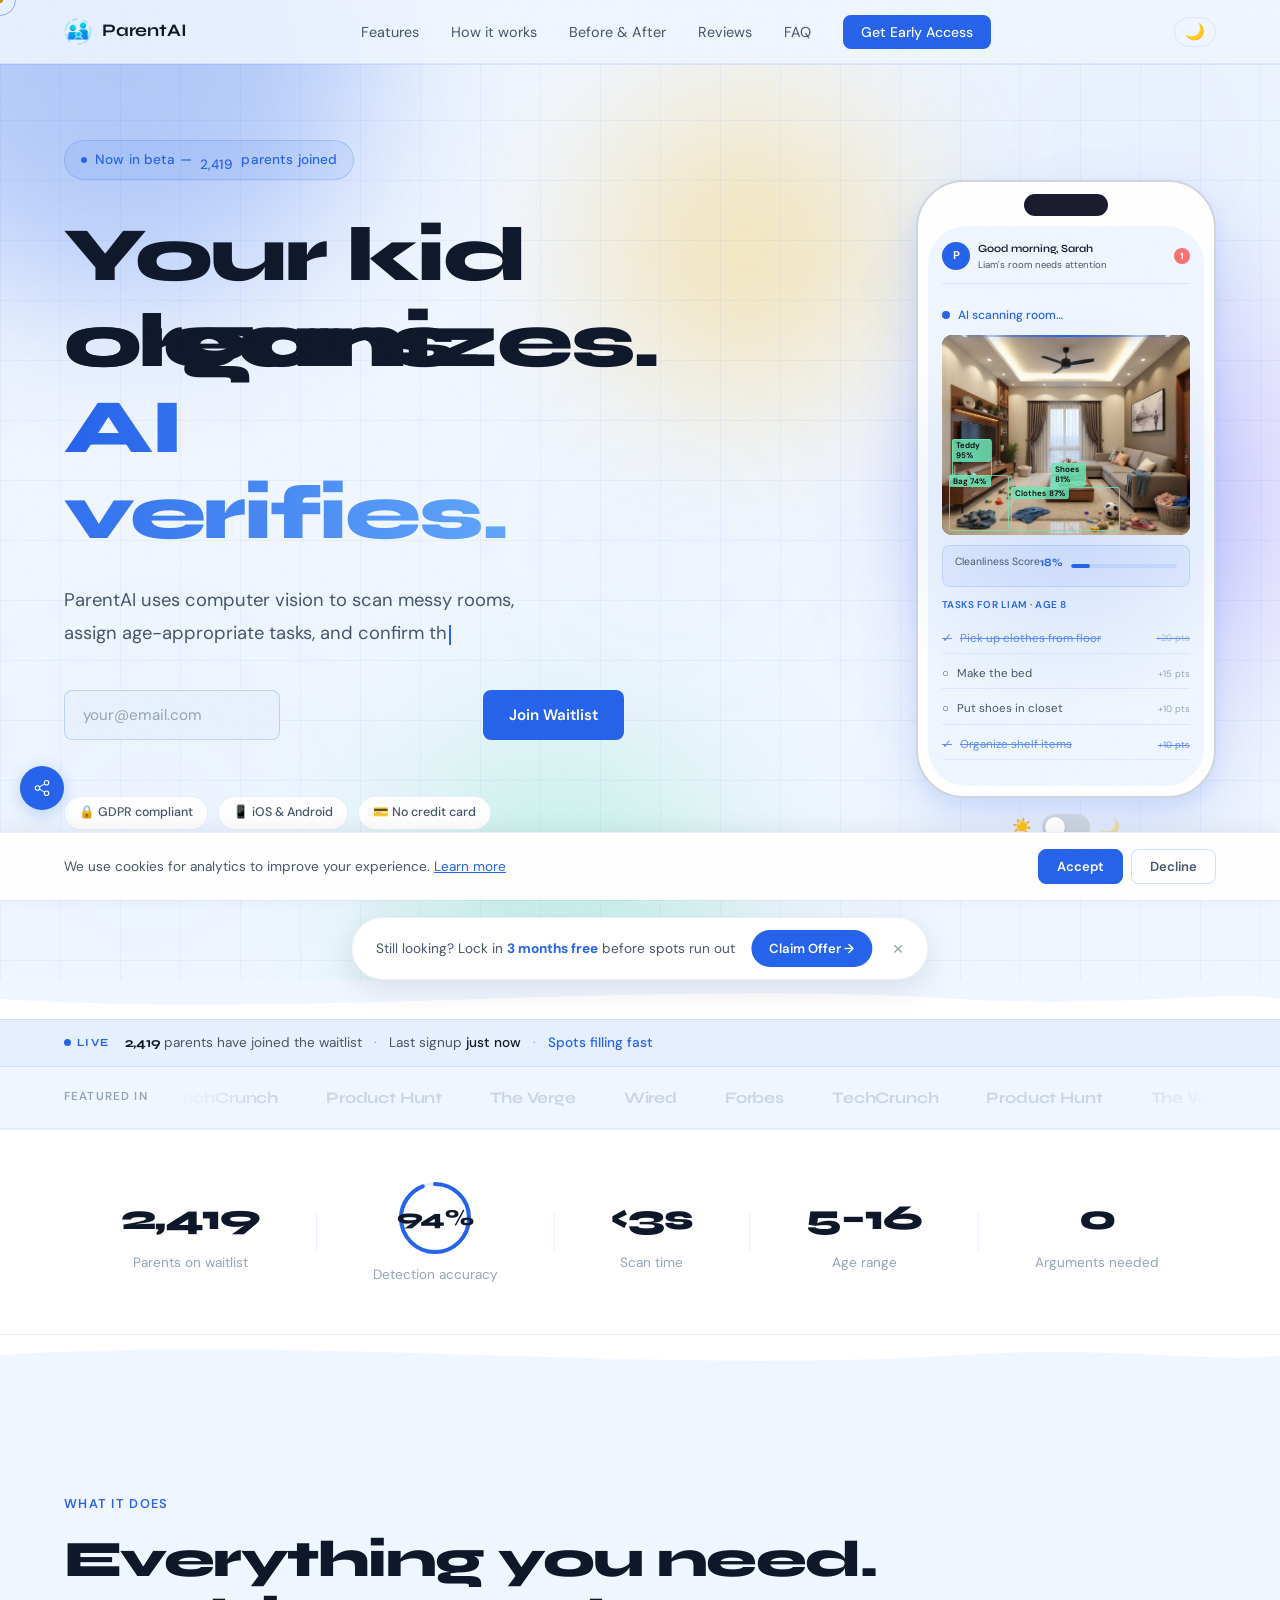
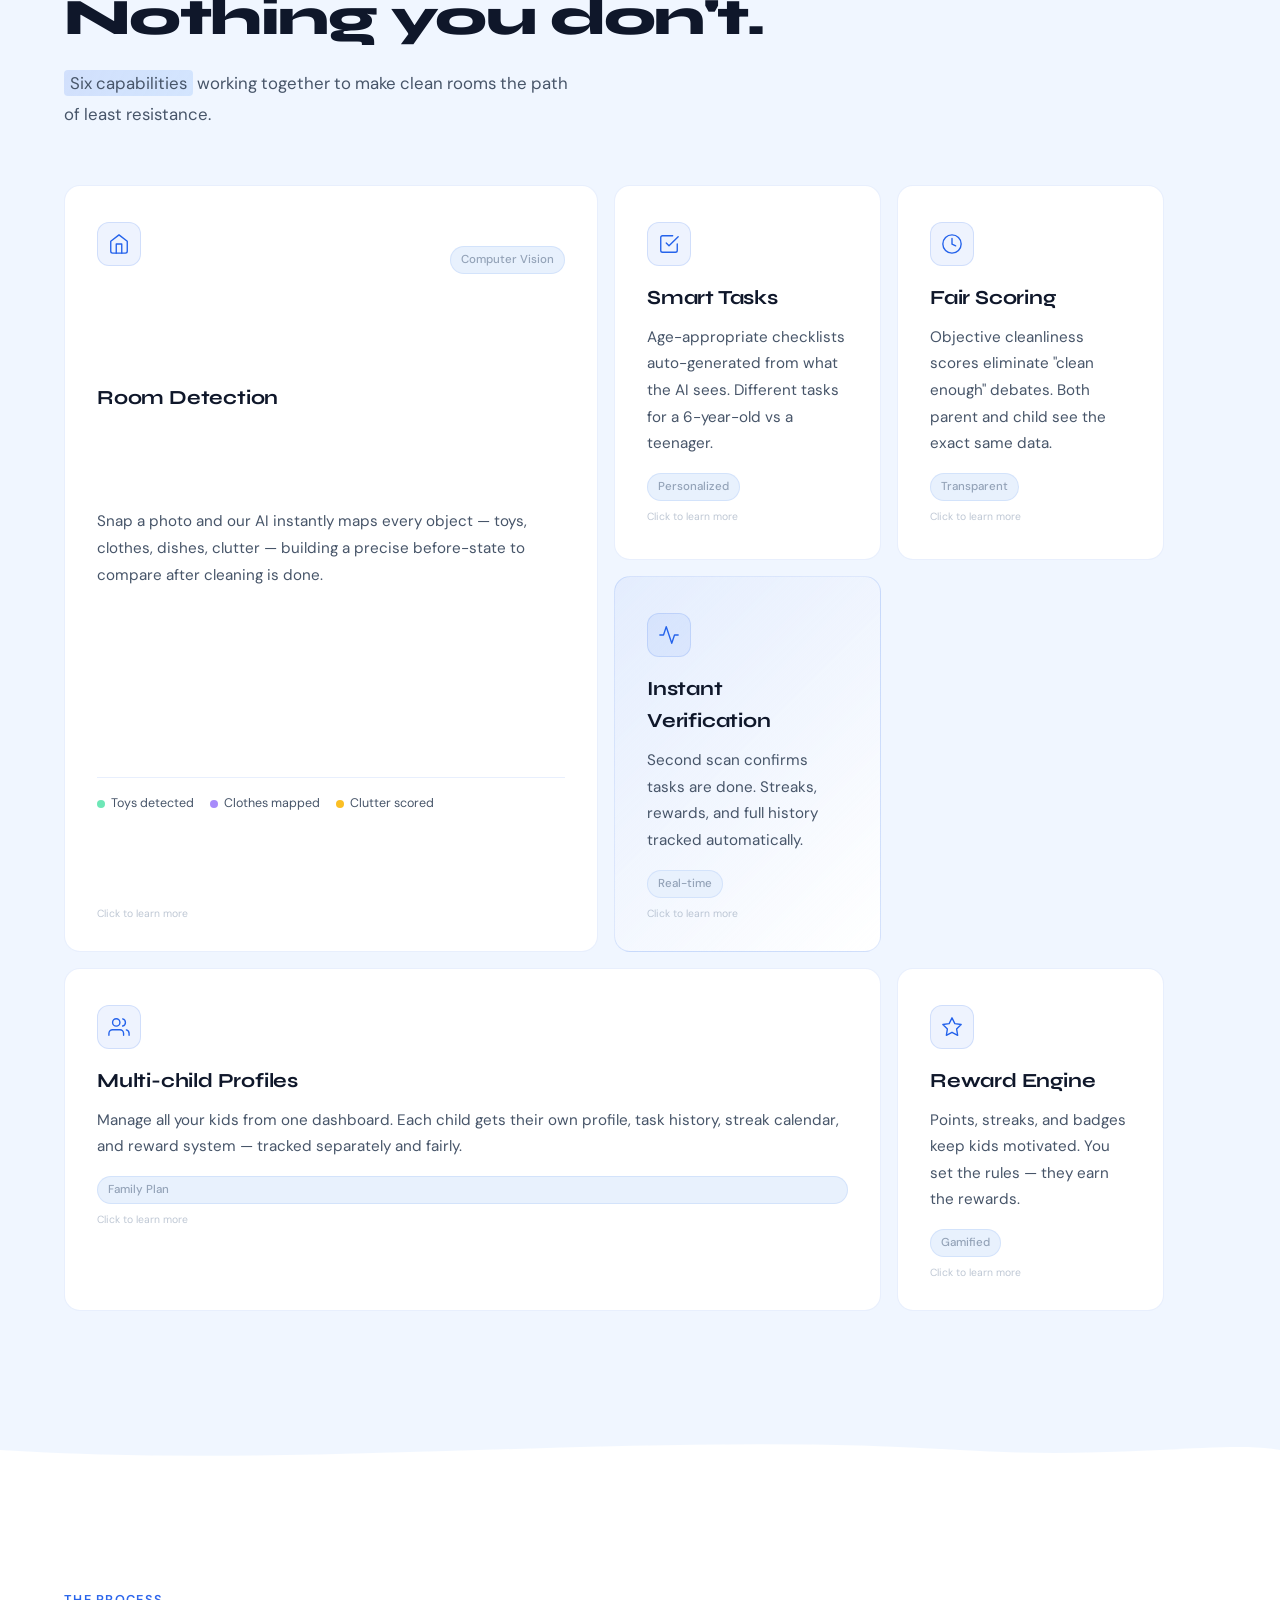
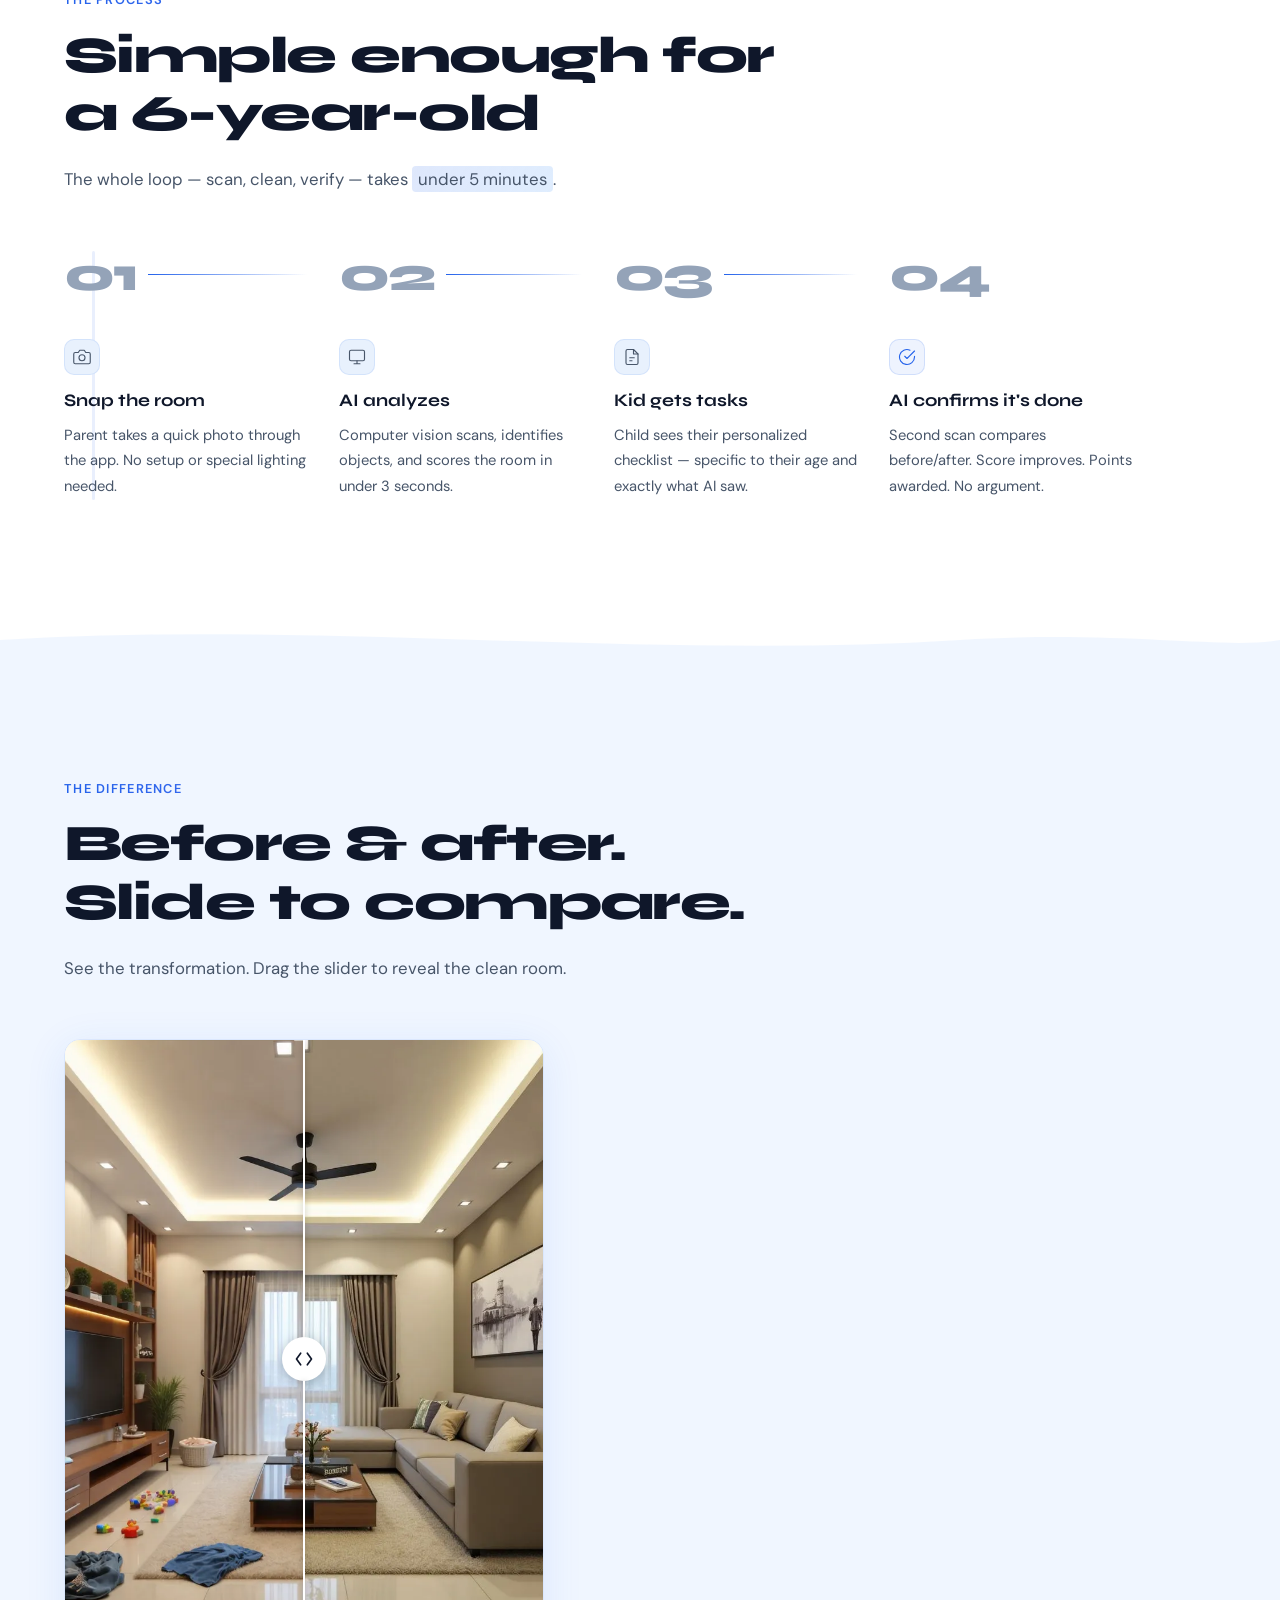
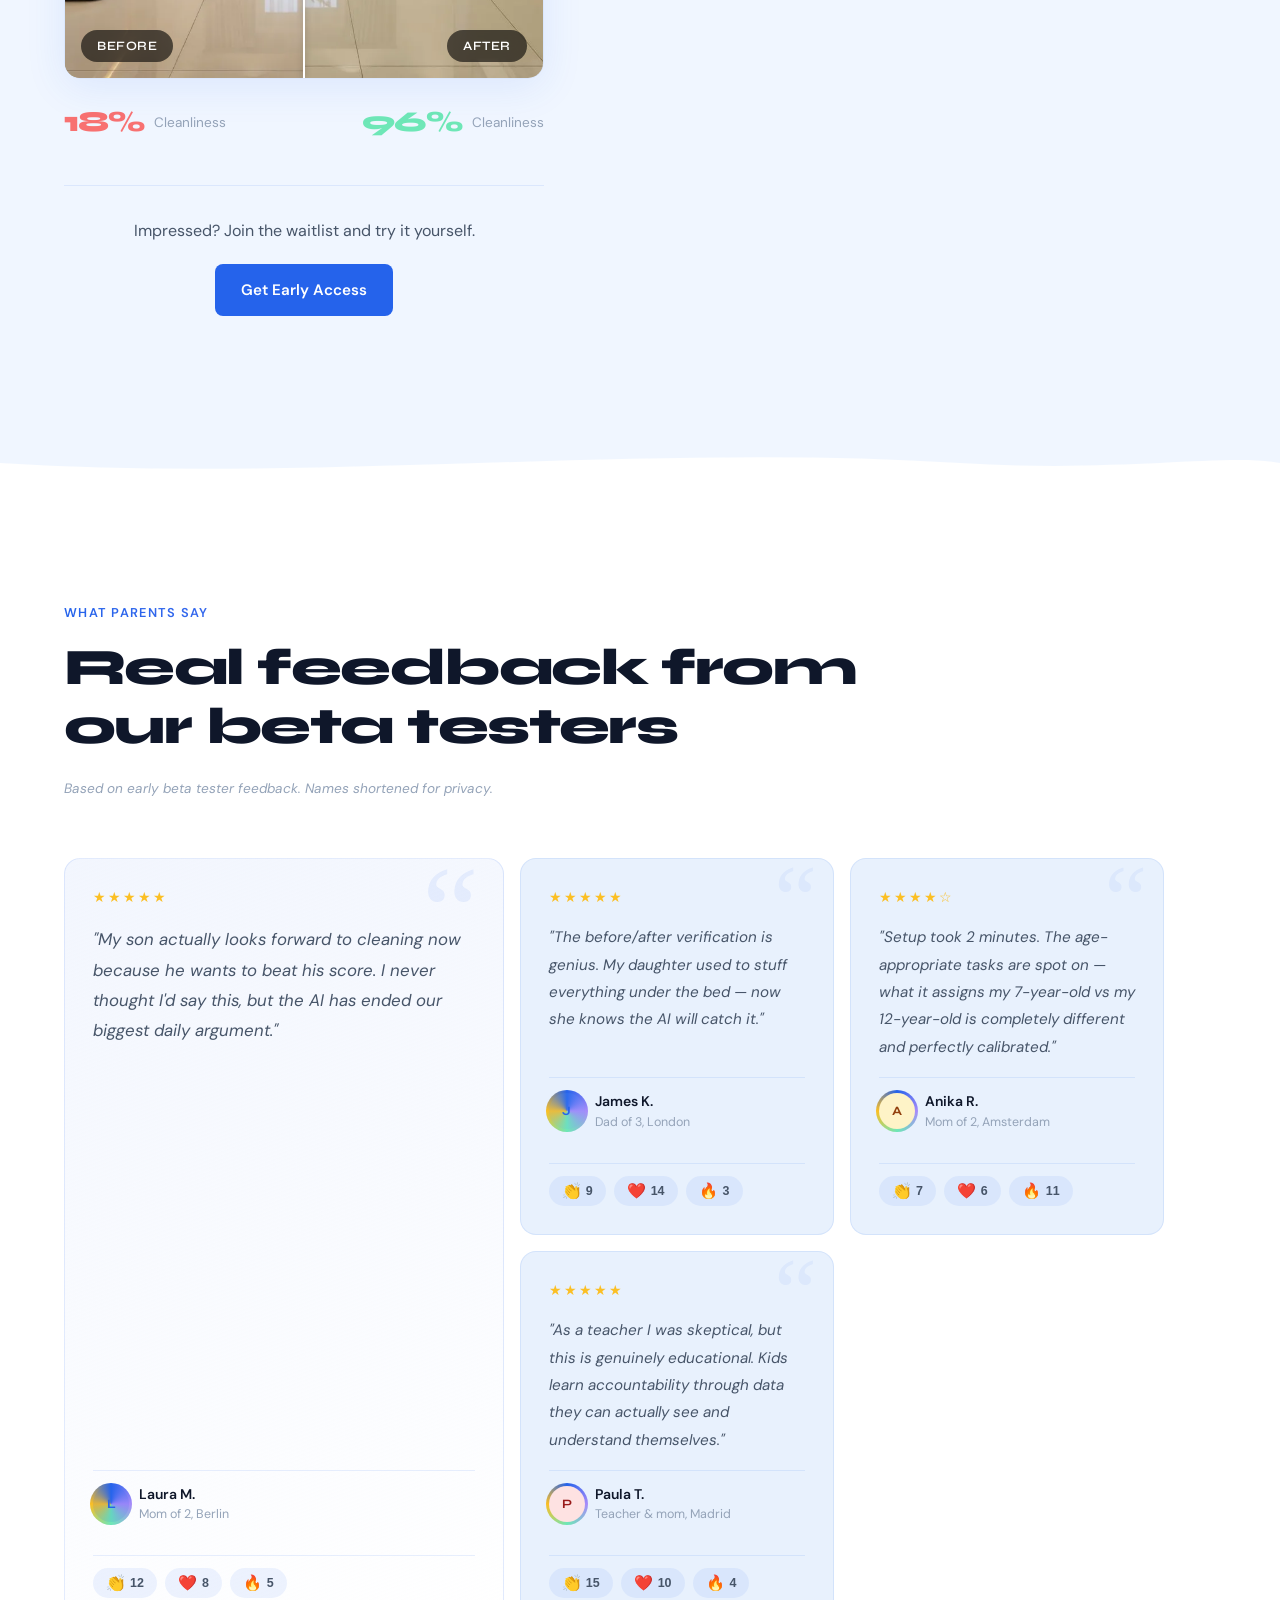
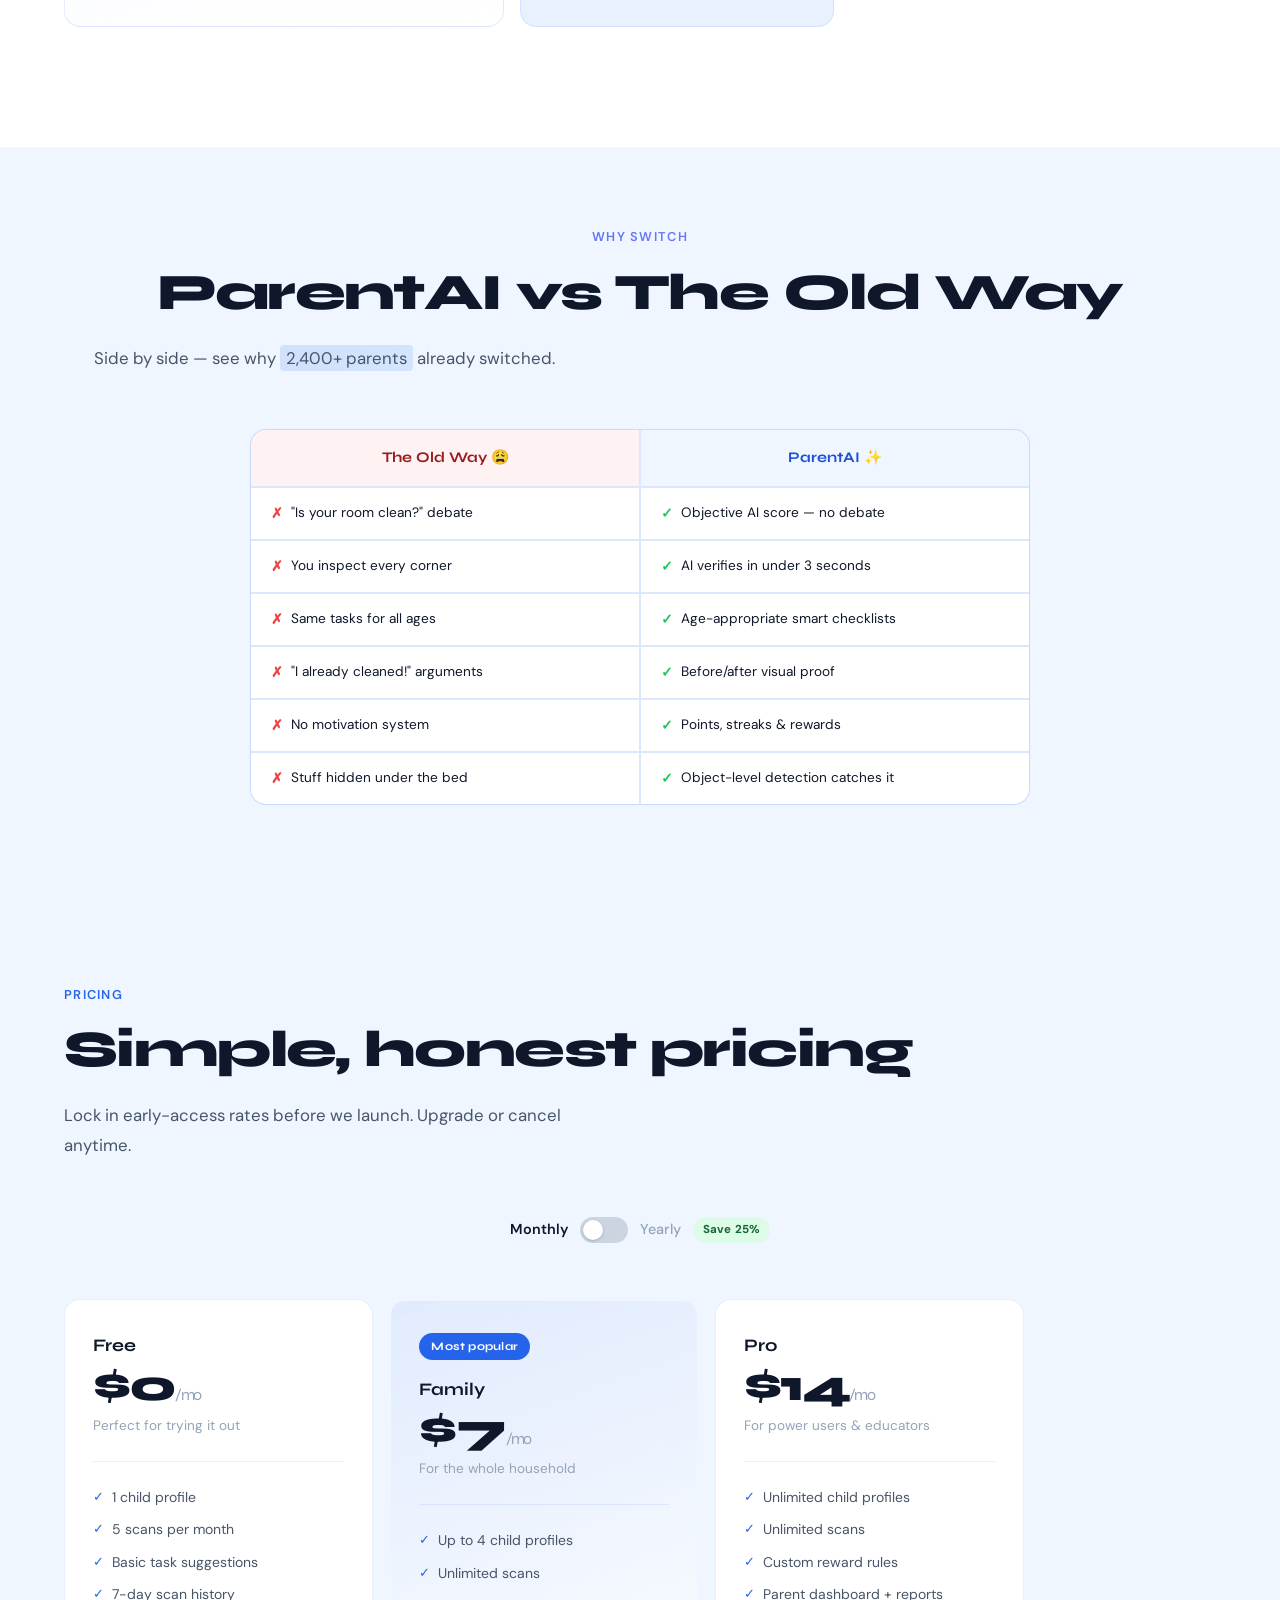
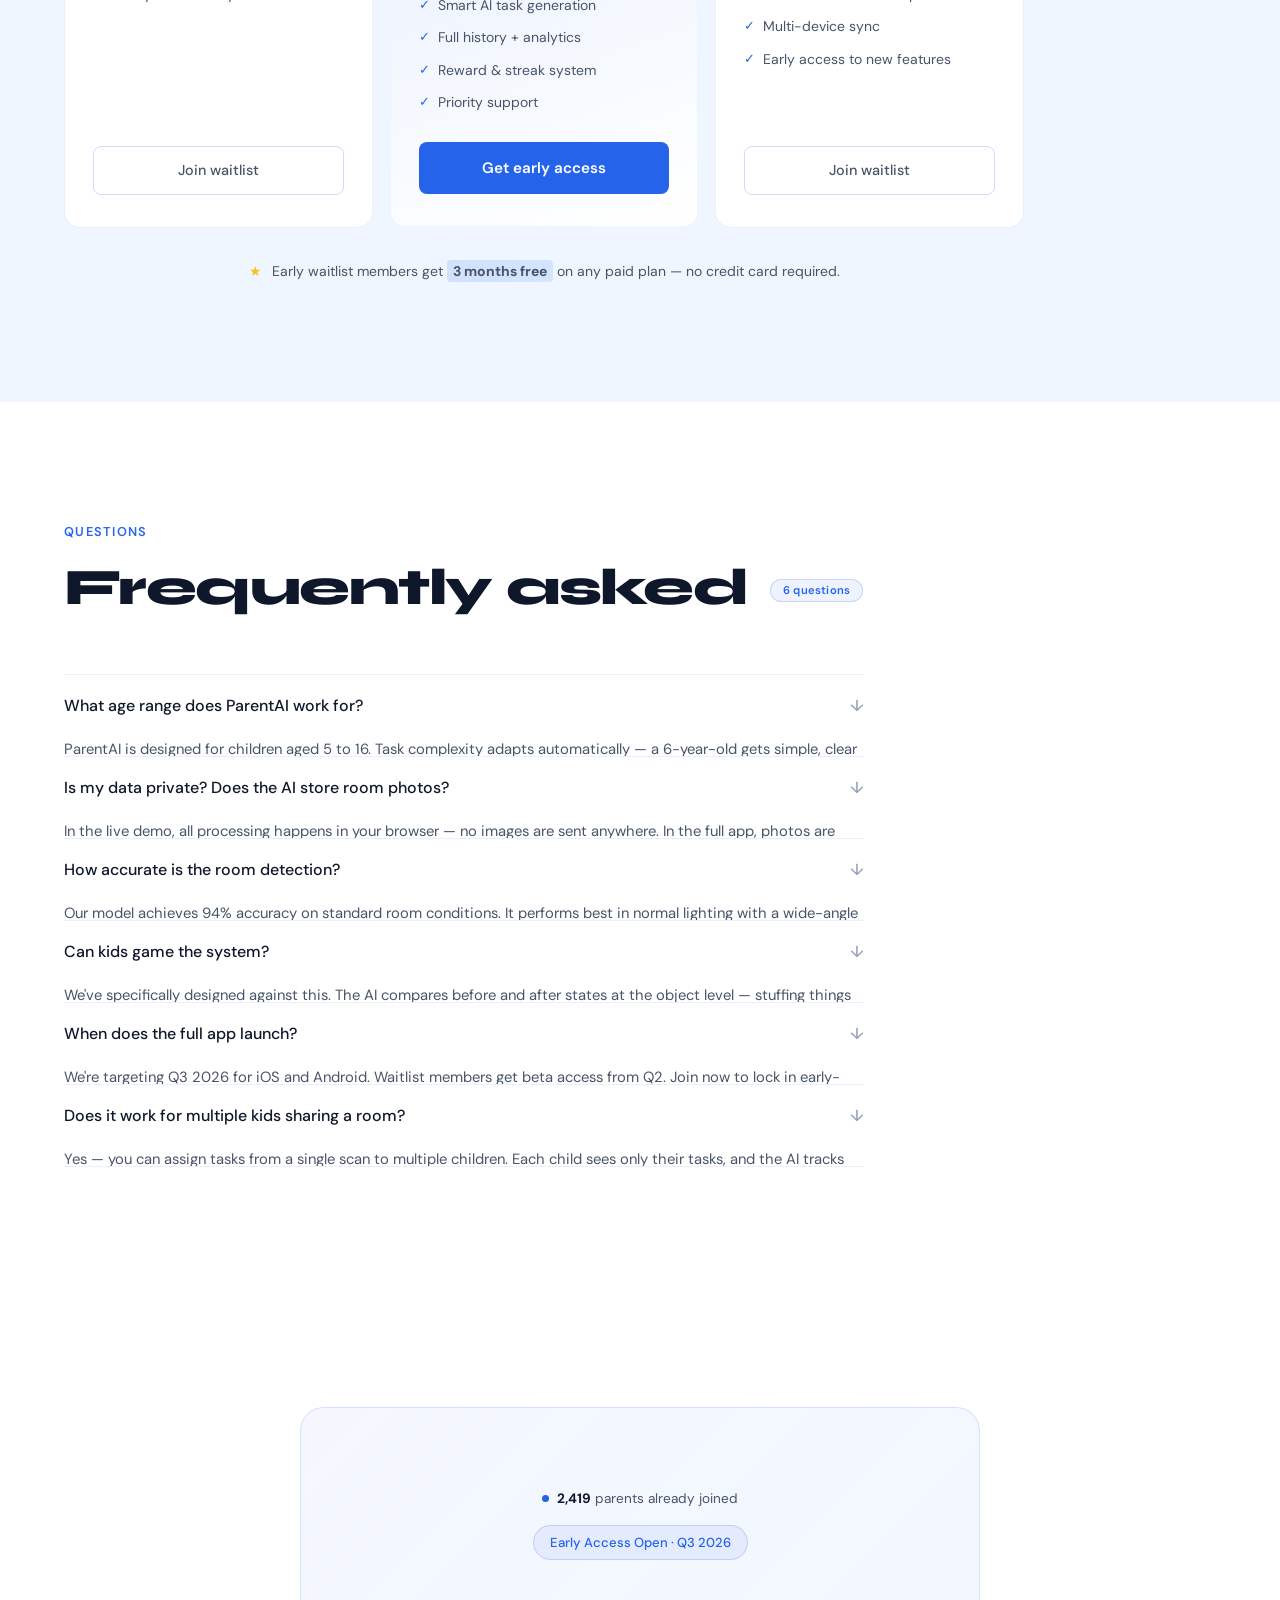
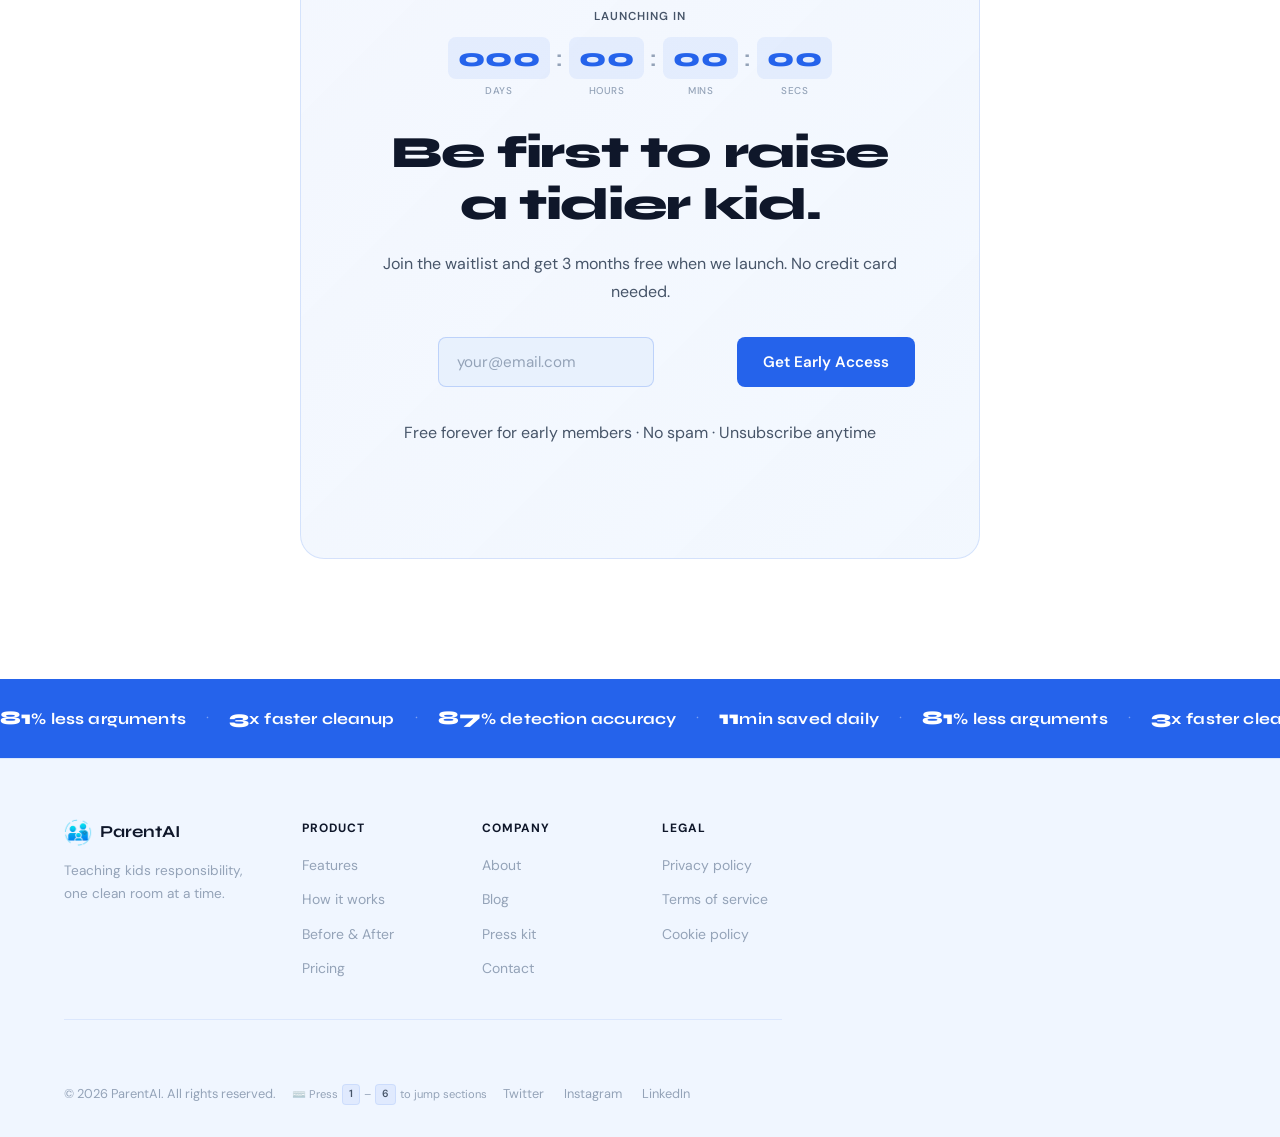
==== commit ad531401: "Batch 6: text scramble, pricing spotlight, scroll timeline, avatar rings, exploration tracker, exit-" ====
--- a/parentai/index.html
+++ b/parentai/index.html
@@ -60,6 +60,9 @@
 
   <!-- SCROLL PROGRESS -->
   <div class="scroll-progress" id="scrollProgress"></div>
+
+  <!-- READING TIME BADGE -->
+  <div class="reading-time-badge" id="readingTimeBadge">~2 min read</div>
 
   <!-- NAVBAR -->
   <nav class="navbar" id="navbar">
@@ -83,6 +86,12 @@
 
   <!-- HERO -->
   <section class="hero" id="hero">
+    <div class="hero-mesh">
+      <div class="mesh-blob mesh-blob-1"></div>
+      <div class="mesh-blob mesh-blob-2"></div>
+      <div class="mesh-blob mesh-blob-3"></div>
+      <div class="mesh-blob mesh-blob-4"></div>
+    </div>
     <div class="hero-bg">
       <div class="orb orb-1"></div>
       <div class="orb orb-2"></div>
@@ -304,6 +313,7 @@
         </div>
         <h3>Room Detection</h3>
         <p>Snap a photo and our AI instantly maps every object — toys, clothes, dishes, clutter — building a precise before-state to compare after cleaning is done.</p>
+        <div class="feat-bonus">Uses a fine-tuned YOLO model trained on 50,000+ room images. Works in low-light, cluttered, and partially obstructed rooms with 94% accuracy.</div>
         <div class="feat-demo-strip">
           <div class="fds-item"><div class="fds-dot" style="background:#6ee7b7"></div>Toys detected</div>
           <div class="fds-item"><div class="fds-dot" style="background:#a78bfa"></div>Clothes mapped</div>
@@ -320,6 +330,7 @@
         </div>
         <h3>Smart Tasks</h3>
         <p>Age-appropriate checklists auto-generated from what the AI sees. Different tasks for a 6-year-old vs a teenager.</p>
+        <div class="feat-bonus">LLM generates task wording calibrated to the child's reading level. Parents can customize difficulty thresholds per child.</div>
         <div class="feat-tag">Personalized</div>
       </div>
 
@@ -332,6 +343,7 @@
         </div>
         <h3>Fair Scoring</h3>
         <p>Objective cleanliness scores eliminate "clean enough" debates. Both parent and child see the exact same data.</p>
+        <div class="feat-bonus">Weighted scoring based on object type, placement accuracy, and surface coverage. Adjustable sensitivity settings.</div>
         <div class="feat-tag">Transparent</div>
       </div>
 
@@ -343,6 +355,7 @@
         </div>
         <h3>Instant Verification</h3>
         <p>Second scan confirms tasks are done. Streaks, rewards, and full history tracked automatically.</p>
+        <div class="feat-bonus">Side-by-side diff view shows exactly what changed. Supports partial completion — kids earn proportional credit.</div>
         <div class="feat-tag">Real-time</div>
       </div>
 
@@ -356,6 +369,7 @@
         </div>
         <h3>Multi-child Profiles</h3>
         <p>Manage all your kids from one dashboard. Each child gets their own profile, task history, streak calendar, and reward system — tracked separately and fairly.</p>
+        <div class="feat-bonus">Shared rooms get split task assignments. Individual leaderboards encourage healthy sibling competition.</div>
         <div class="feat-tag">Family Plan</div>
       </div>
 
@@ -367,6 +381,7 @@
         </div>
         <h3>Reward Engine</h3>
         <p>Points, streaks, and badges keep kids motivated. You set the rules — they earn the rewards.</p>
+        <div class="feat-bonus">Map points to real rewards — screen time, allowance, activities. Built-in milestone celebrations keep momentum.</div>
         <div class="feat-tag">Gamified</div>
       </div>
     </div>
@@ -383,6 +398,7 @@
     <p class="section-sub">The whole loop — scan, clean, verify — takes <span class="highlight-mark">under 5 minutes</span>.</p>
 
     <div class="steps-grid">
+      <div class="timeline-track"><div class="timeline-fill" id="timelineFill"></div></div>
       <div class="step">
         <div class="step-num-wrap">
           <div class="step-num">01</div>
@@ -892,6 +908,30 @@
     <a href="#waitlist" class="spb-cta">Join</a>
   </div>
 
+  <!-- EXIT INTENT POPUP -->
+  <div class="exit-intent-overlay" id="exitIntentOverlay">
+    <div class="exit-intent-modal">
+      <button class="eim-close" id="eimClose" aria-label="Close">&times;</button>
+      <div class="eim-emoji">👋</div>
+      <h3>Wait — don't leave empty-handed!</h3>
+      <p>Join <strong>2,400+ parents</strong> who locked in 3 months free. Takes 5 seconds.</p>
+      <a href="#waitlist" class="btn-primary eim-cta" id="eimCta">Claim My Free Months</a>
+      <button class="eim-skip" id="eimSkip">No thanks, I'll pay full price later</button>
+    </div>
+  </div>
+
+  <!-- SECTION EXPLORATION TRACKER -->
+  <div class="explore-tracker" id="exploreTracker">
+    <div class="et-ring">
+      <svg viewBox="0 0 36 36">
+        <circle class="et-ring-bg" cx="18" cy="18" r="15.5" />
+        <circle class="et-ring-fill" id="etRingFill" cx="18" cy="18" r="15.5" />
+      </svg>
+      <span class="et-count" id="etCount">0/7</span>
+    </div>
+    <span class="et-label">explored</span>
+  </div>
+
   <!-- COOKIE CONSENT -->
   <div class="cookie-banner" id="cookieBanner">
     <p>We use cookies for analytics to improve your experience. <a href="privacy.html#cookies">Learn more</a></p>
--- a/parentai/style.css
+++ b/parentai/style.css
@@ -3697,4 +3697,447 @@
 @media (max-width: 600px) {
   .footer-shortcuts { display: none; }
 }
+
+/* ═══════════════════════════════════════════════════
+   BATCH 6 — 10 More Features
+   ═══════════════════════════════════════════════════ */
+
+/* ─── 31. Text Scramble / Decode Effect ──────────── */
+.scramble-text {
+  display: inline;
+}
+
+.scramble-char {
+  display: inline-block;
+  transition: opacity 0.1s ease;
+}
+
+.scramble-char.scrambling {
+  color: var(--accent);
+  opacity: 0.7;
+}
+
+/* ─── 32. Pricing Card Spotlight Glow ────────────── */
+.pricing-card {
+  position: relative;
+  overflow: hidden;
+}
+
+.pricing-card::before {
+  content: '';
+  position: absolute;
+  width: 300px;
+  height: 300px;
+  border-radius: 50%;
+  background: radial-gradient(circle, var(--accent-glow) 0%, transparent 70%);
+  opacity: 0;
+  pointer-events: none;
+  transform: translate(-50%, -50%);
+  transition: opacity 0.3s ease;
+  z-index: 0;
+}
+
+.pricing-card:hover::before {
+  opacity: 1;
+}
+
+.pricing-card > * {
+  position: relative;
+  z-index: 1;
+}
+
+/* ─── 33. Scroll-Filled Timeline (How It Works) ──── */
+.steps-grid {
+  position: relative;
+}
+
+.timeline-track {
+  position: absolute;
+  left: 28px;
+  top: 0;
+  bottom: 0;
+  width: 3px;
+  background: var(--border);
+  border-radius: 3px;
+  z-index: 0;
+}
+
+.timeline-fill {
+  width: 100%;
+  height: 0%;
+  background: linear-gradient(to bottom, var(--accent), #60a5fa);
+  border-radius: 3px;
+  transition: height 0.15s ease-out;
+}
+
+@media (max-width: 600px) {
+  .timeline-track { left: 20px; }
+}
+
+/* ─── 34. Animated Avatar Rings on Testimonials ──── */
+.testi-avatar {
+  position: relative;
+}
+
+.testi-avatar::after {
+  content: '';
+  position: absolute;
+  inset: -3px;
+  border-radius: 50%;
+  background: conic-gradient(
+    var(--accent),
+    #a78bfa,
+    #6ee7b7,
+    #fbbf24,
+    var(--accent)
+  );
+  z-index: -1;
+  animation: avatarRingSpin 4s linear infinite;
+  opacity: 0;
+  transition: opacity 0.4s ease;
+}
+
+.testi-card:hover .testi-avatar::after,
+.testi-card.visible .testi-avatar::after {
+  opacity: 1;
+}
+
+@keyframes avatarRingSpin {
+  to { transform: rotate(360deg); }
+}
+
+/* ─── 35. Section Exploration Tracker ────────────── */
+.explore-tracker {
+  position: fixed;
+  left: 20px;
+  bottom: 30px;
+  z-index: 94;
+  display: flex;
+  align-items: center;
+  gap: 8px;
+  opacity: 0;
+  transform: translateY(20px);
+  transition: opacity 0.4s ease, transform 0.4s ease;
+}
+
+.explore-tracker.visible {
+  opacity: 1;
+  transform: translateY(0);
+}
+
+.et-ring {
+  position: relative;
+  width: 40px;
+  height: 40px;
+}
+
+.et-ring svg {
+  width: 100%;
+  height: 100%;
+  transform: rotate(-90deg);
+}
+
+.et-ring-bg {
+  fill: none;
+  stroke: var(--border);
+  stroke-width: 3;
+}
+
+.et-ring-fill {
+  fill: none;
+  stroke: var(--accent);
+  stroke-width: 3;
+  stroke-linecap: round;
+  stroke-dasharray: 97.4;
+  stroke-dashoffset: 97.4;
+  transition: stroke-dashoffset 0.6s ease;
+}
+
+.et-count {
+  position: absolute;
+  inset: 0;
+  display: flex;
+  align-items: center;
+  justify-content: center;
+  font-family: var(--font-display);
+  font-size: 0.55rem;
+  font-weight: 700;
+  color: var(--text);
+}
+
+.et-label {
+  font-size: 0.65rem;
+  color: var(--text-dim);
+  font-weight: 500;
+}
+
+@media (max-width: 900px) {
+  .explore-tracker {
+    left: auto;
+    right: 20px;
+    bottom: 80px;
+    flex-direction: column;
+    gap: 2px;
+  }
+  .et-label { display: none; }
+}
+
+/* ─── 36. Exit-Intent Popup ──────────────────────── */
+.exit-intent-overlay {
+  position: fixed;
+  inset: 0;
+  z-index: 10000;
+  background: rgba(15,23,42,0.6);
+  backdrop-filter: blur(6px);
+  display: flex;
+  align-items: center;
+  justify-content: center;
+  opacity: 0;
+  pointer-events: none;
+  transition: opacity 0.3s ease;
+}
+
+.exit-intent-overlay.visible {
+  opacity: 1;
+  pointer-events: auto;
+}
+
+.exit-intent-modal {
+  background: var(--bg2);
+  border-radius: var(--radius);
+  padding: 48px 40px 36px;
+  max-width: 420px;
+  width: 90%;
+  text-align: center;
+  position: relative;
+  transform: scale(0.9) translateY(20px);
+  transition: transform 0.4s cubic-bezier(.34,1.56,.64,1);
+  box-shadow: 0 24px 64px rgba(0,0,0,0.2);
+}
+
+.exit-intent-overlay.visible .exit-intent-modal {
+  transform: scale(1) translateY(0);
+}
+
+.eim-close {
+  position: absolute;
+  top: 14px;
+  right: 18px;
+  background: none;
+  border: none;
+  font-size: 1.5rem;
+  color: var(--text-dim);
+  cursor: pointer;
+  transition: color 0.2s ease;
+}
+
+.eim-close:hover { color: var(--text); }
+
+.eim-emoji {
+  font-size: 2.8rem;
+  margin-bottom: 12px;
+}
+
+.exit-intent-modal h3 {
+  font-family: var(--font-display);
+  font-size: 1.3rem;
+  font-weight: 700;
+  margin-bottom: 8px;
+  color: var(--text);
+}
+
+.exit-intent-modal p {
+  font-size: 0.88rem;
+  color: var(--text-muted);
+  margin-bottom: 20px;
+  line-height: 1.5;
+}
+
+.eim-cta {
+  display: inline-block;
+  width: 100%;
+  text-align: center;
+  padding: 14px 0;
+  font-size: 0.92rem;
+  margin-bottom: 12px;
+}
+
+.eim-skip {
+  background: none;
+  border: none;
+  color: var(--text-dim);
+  font-size: 0.72rem;
+  cursor: pointer;
+  text-decoration: underline;
+  transition: color 0.2s ease;
+}
+
+.eim-skip:hover { color: var(--text-muted); }
+
+/* ─── 37. Feature Card Peek / Expand ─────────────── */
+.feat-bonus {
+  max-height: 0;
+  overflow: hidden;
+  font-size: 0.78rem;
+  color: var(--text-muted);
+  line-height: 1.55;
+  transition: max-height 0.4s ease, opacity 0.3s ease, margin 0.3s ease;
+  opacity: 0;
+  margin: 0;
+  padding: 0 0;
+  border-top: 0px solid transparent;
+}
+
+.feature-card.expanded .feat-bonus {
+  max-height: 120px;
+  opacity: 1;
+  margin: 10px 0 4px;
+  padding: 10px 0 0;
+  border-top: 1px solid var(--border);
+}
+
+.feature-card {
+  cursor: pointer;
+  transition: transform 0.25s ease, box-shadow 0.25s ease;
+}
+
+.feature-card.expanded {
+  box-shadow: 0 8px 32px rgba(37,99,235,0.12);
+}
+
+.feature-card .feat-expand-hint {
+  font-size: 0.65rem;
+  color: var(--text-dim);
+  margin-top: 8px;
+  opacity: 0.6;
+  transition: opacity 0.2s ease;
+}
+
+.feature-card:hover .feat-expand-hint {
+  opacity: 1;
+}
+
+.feature-card.expanded .feat-expand-hint {
+  display: none;
+}
+
+/* ─── 38. Reading Time Badge ─────────────────────── */
+.reading-time-badge {
+  position: fixed;
+  top: 72px;
+  right: 20px;
+  z-index: 90;
+  background: var(--bg2);
+  border: 1px solid var(--border);
+  border-radius: 100px;
+  padding: 5px 14px;
+  font-size: 0.68rem;
+  font-weight: 600;
+  color: var(--text-muted);
+  opacity: 0;
+  transform: translateY(-8px);
+  transition: opacity 0.3s ease, transform 0.3s ease;
+  box-shadow: 0 2px 12px rgba(0,0,0,0.06);
+}
+
+.reading-time-badge.visible {
+  opacity: 1;
+  transform: translateY(0);
+}
+
+.reading-time-badge.done {
+  background: var(--accent);
+  color: #fff;
+  border-color: var(--accent);
+}
+
+@media (max-width: 900px) {
+  .reading-time-badge { display: none; }
+}
+
+/* ─── 39. Scroll-Zoom Section Entrance ───────────── */
+.section-zoom {
+  transform: scale(0.97);
+  opacity: 0.7;
+  transition: transform 0.6s cubic-bezier(.22,1,.36,1), opacity 0.6s ease;
+}
+
+.section-zoom.zoomed-in {
+  transform: scale(1);
+  opacity: 1;
+}
+
+/* ─── 40. Animated Mesh Gradient Hero ────────────── */
+.hero-mesh {
+  position: absolute;
+  inset: 0;
+  z-index: 0;
+  overflow: hidden;
+  pointer-events: none;
+}
+
+.mesh-blob {
+  position: absolute;
+  border-radius: 50%;
+  filter: blur(80px);
+  opacity: 0.3;
+  animation: meshFloat 8s ease-in-out infinite alternate;
+}
+
+.mesh-blob-1 {
+  width: 500px;
+  height: 500px;
+  background: #2563eb;
+  top: -20%;
+  left: -10%;
+  animation-delay: 0s;
+}
+
+.mesh-blob-2 {
+  width: 400px;
+  height: 400px;
+  background: #a78bfa;
+  top: 30%;
+  right: -5%;
+  animation-delay: -2s;
+}
+
+.mesh-blob-3 {
+  width: 350px;
+  height: 350px;
+  background: #6ee7b7;
+  bottom: -10%;
+  left: 30%;
+  animation-delay: -4s;
+}
+
+.mesh-blob-4 {
+  width: 300px;
+  height: 300px;
+  background: #fbbf24;
+  top: 10%;
+  right: 30%;
+  animation-delay: -6s;
+}
+
+@keyframes meshFloat {
+  0% { transform: translate(0, 0) scale(1); }
+  33% { transform: translate(30px, -20px) scale(1.1); }
+  66% { transform: translate(-20px, 15px) scale(0.95); }
+  100% { transform: translate(10px, -10px) scale(1.05); }
+}
+
+body.dark-mode .mesh-blob { opacity: 0.15; }
+
+body.dark-mode .exit-intent-modal {
+  background: var(--bg2);
+}
+
+body.dark-mode .reading-time-badge {
+  background: var(--bg2);
+}
+
+body.dark-mode .explore-tracker .et-ring-bg {
+  stroke: var(--border);
+}
 }
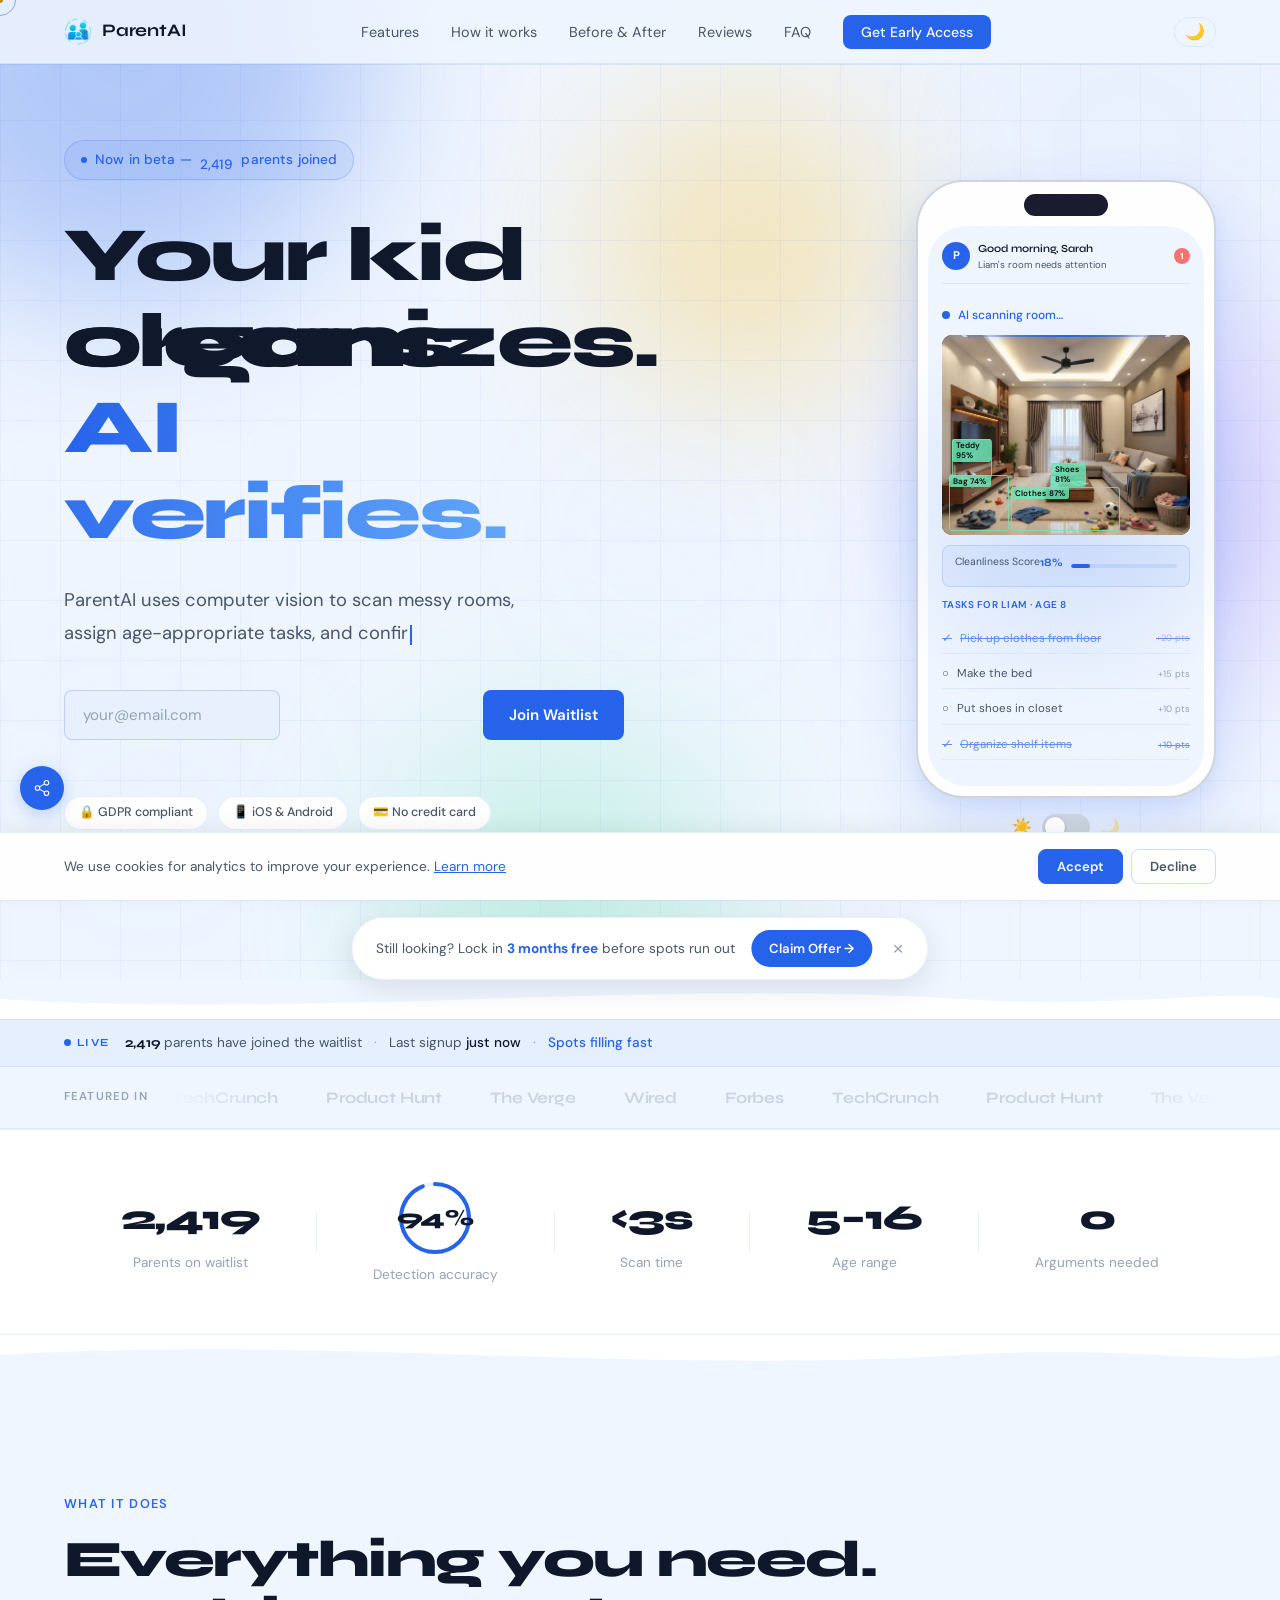
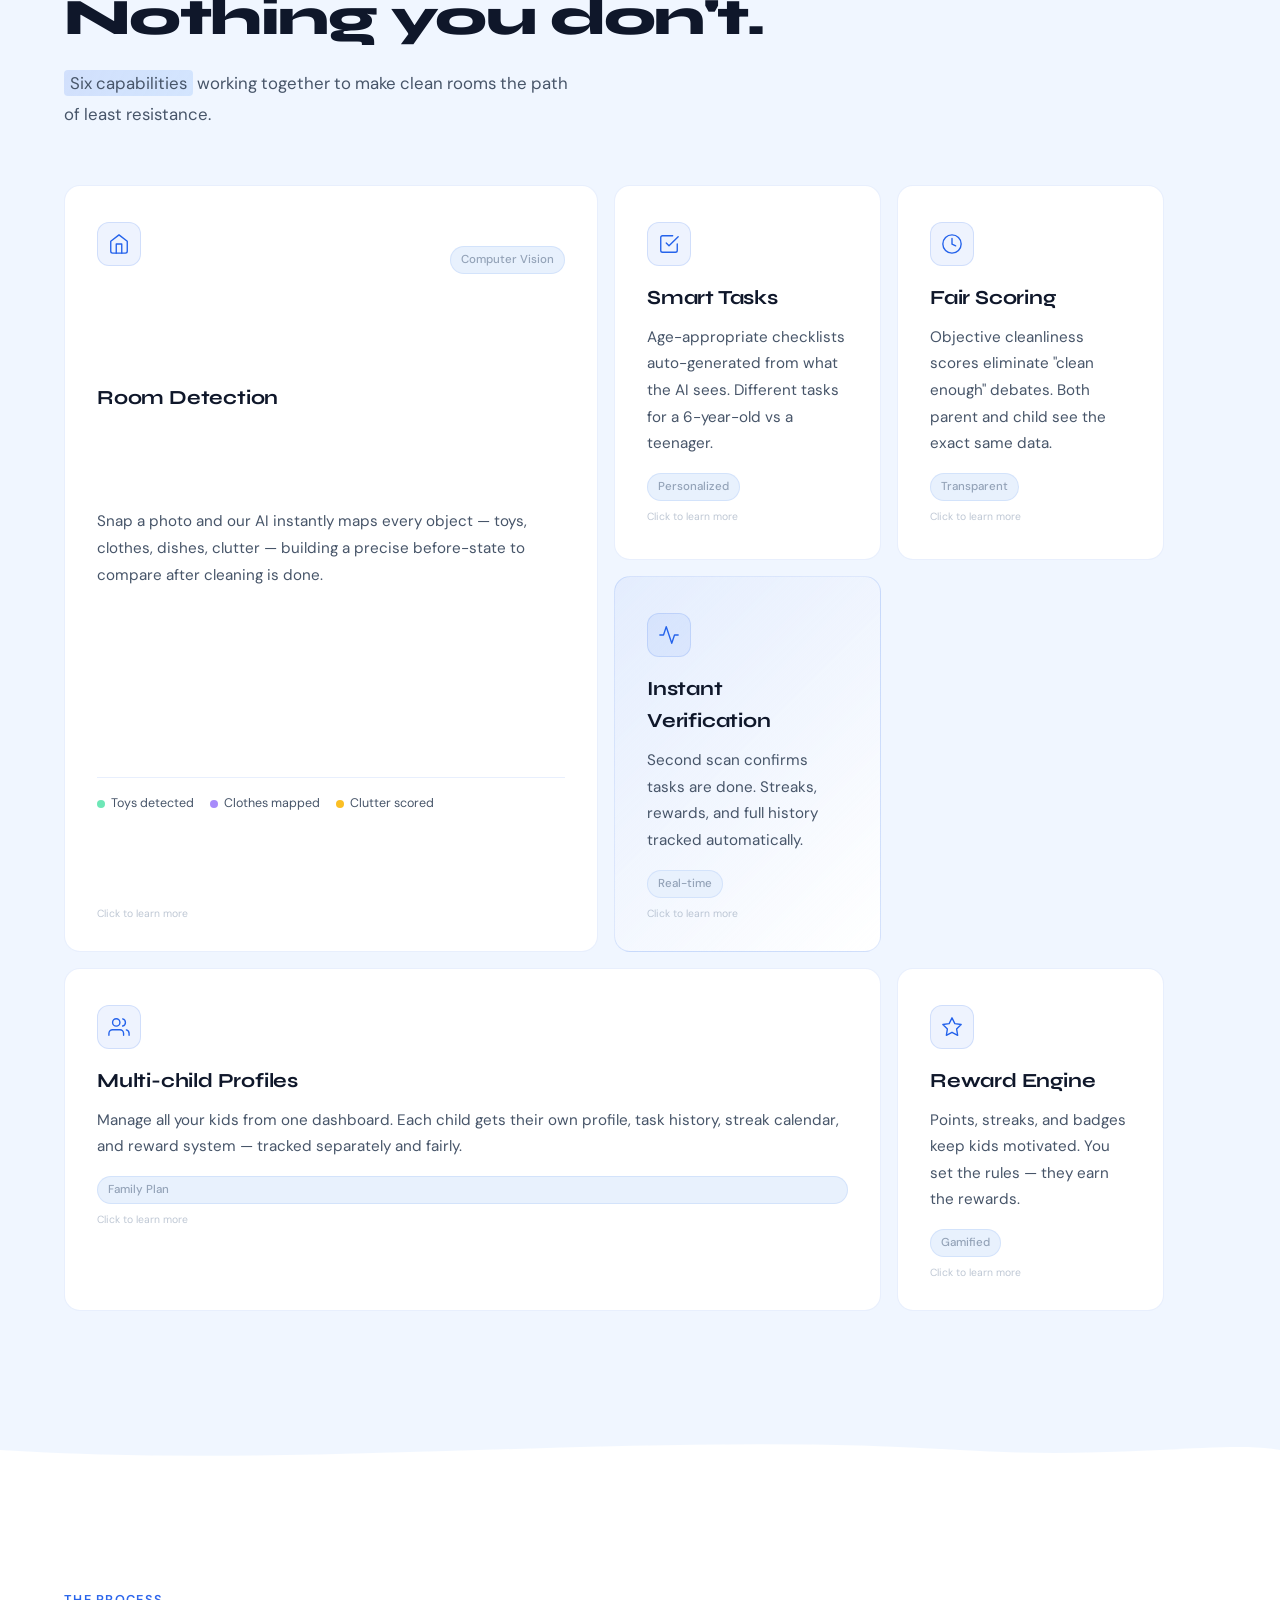
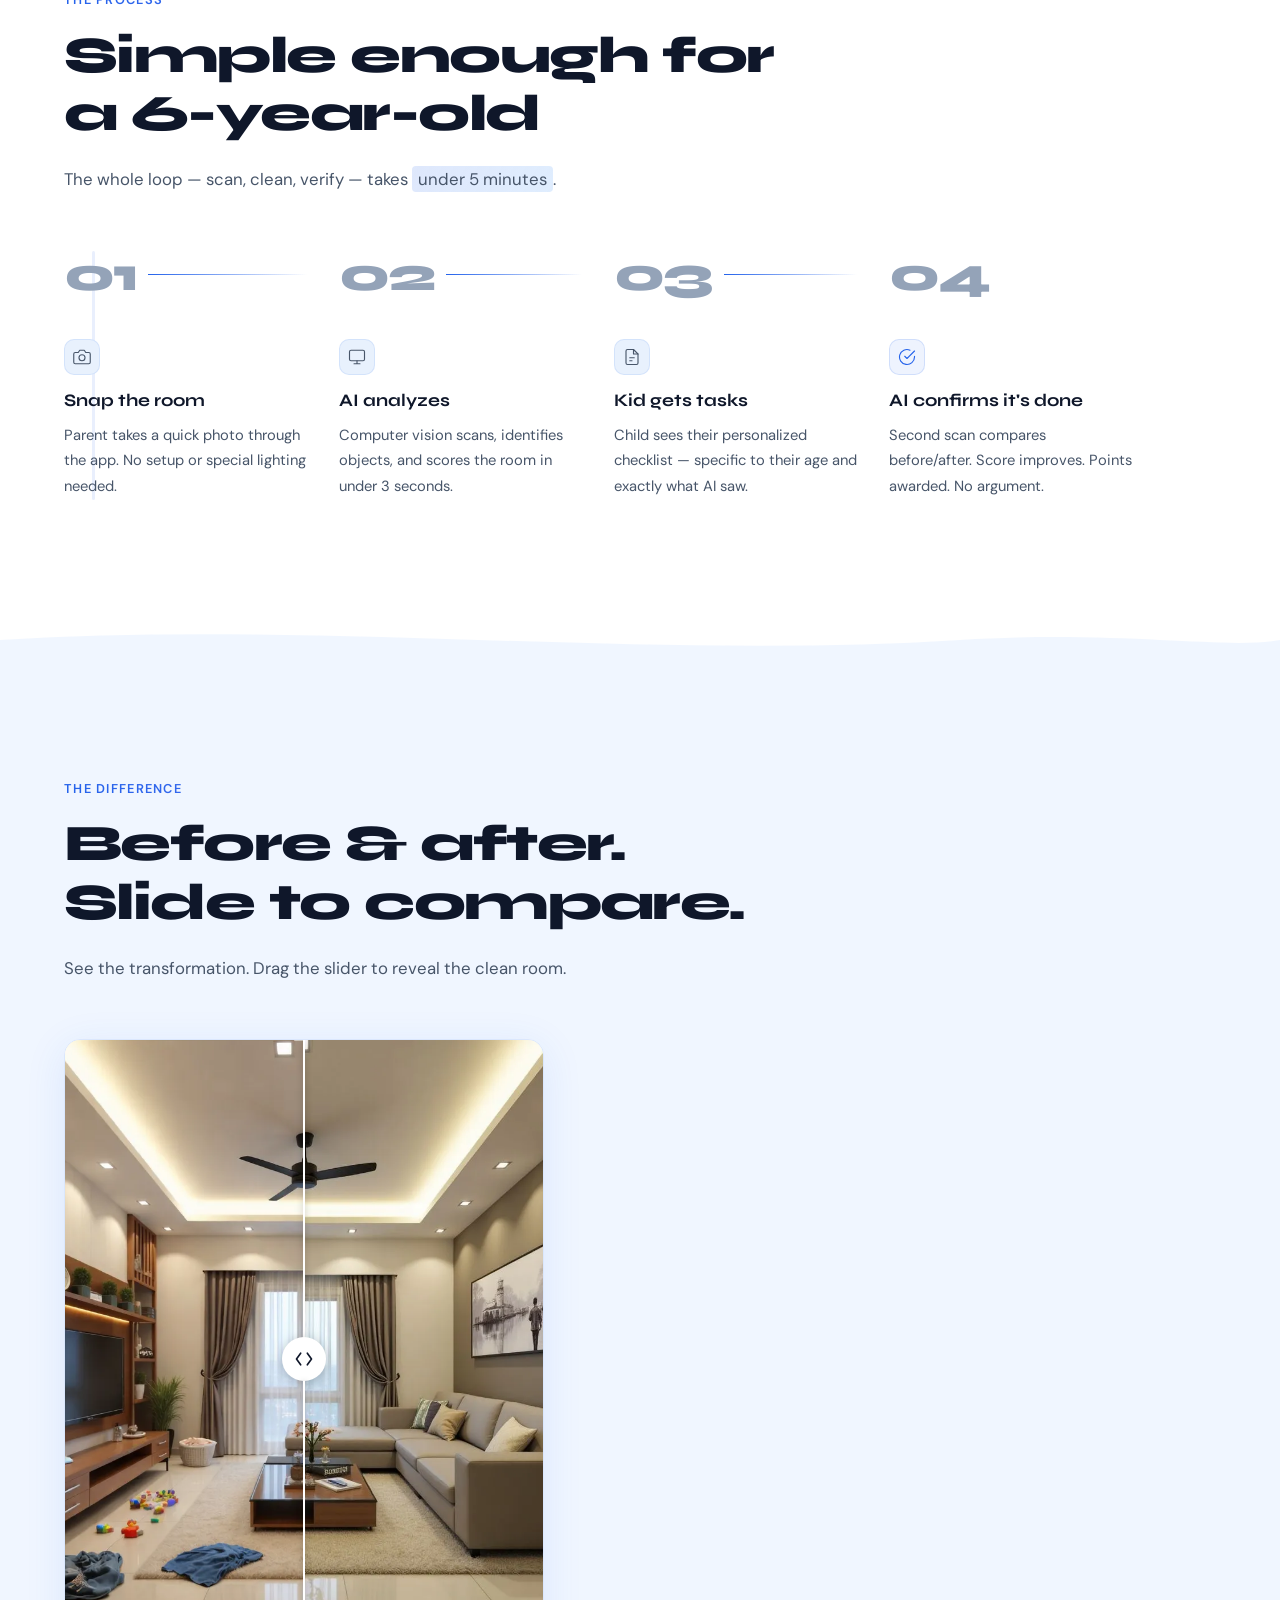
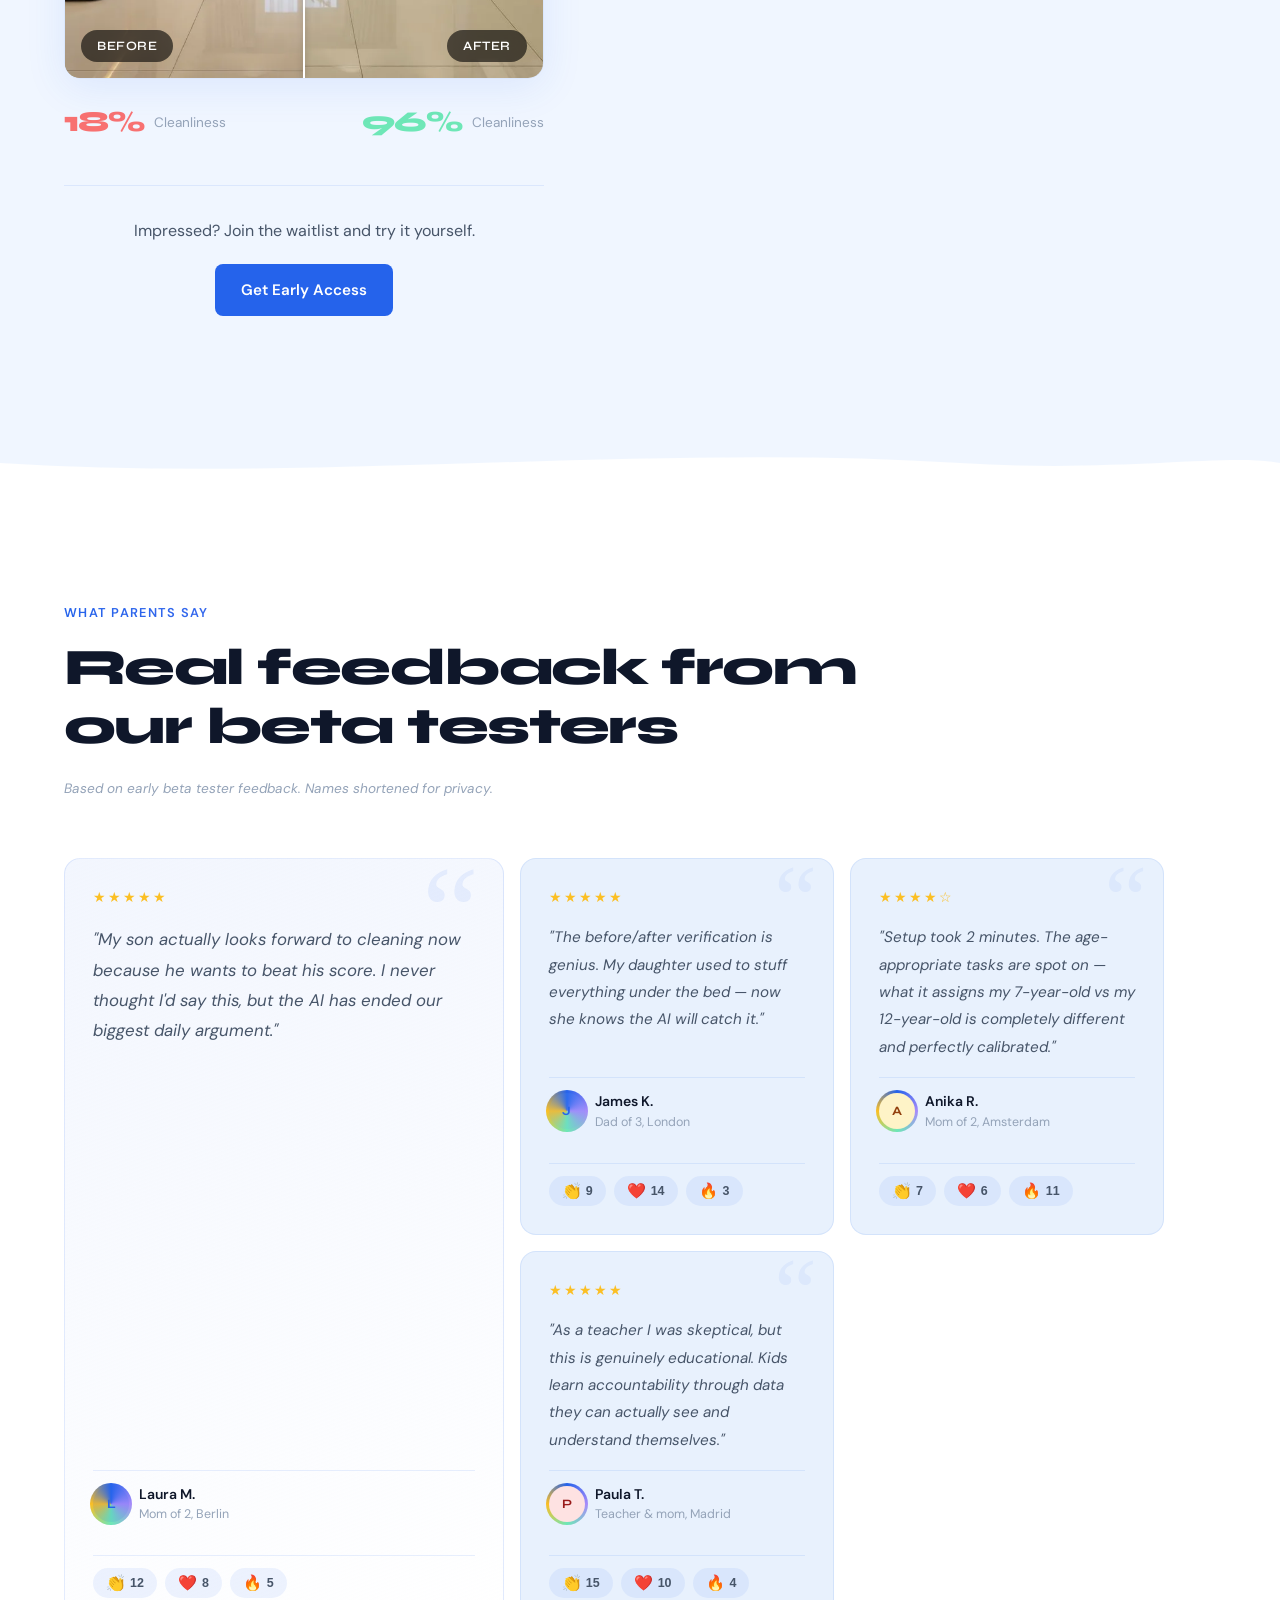
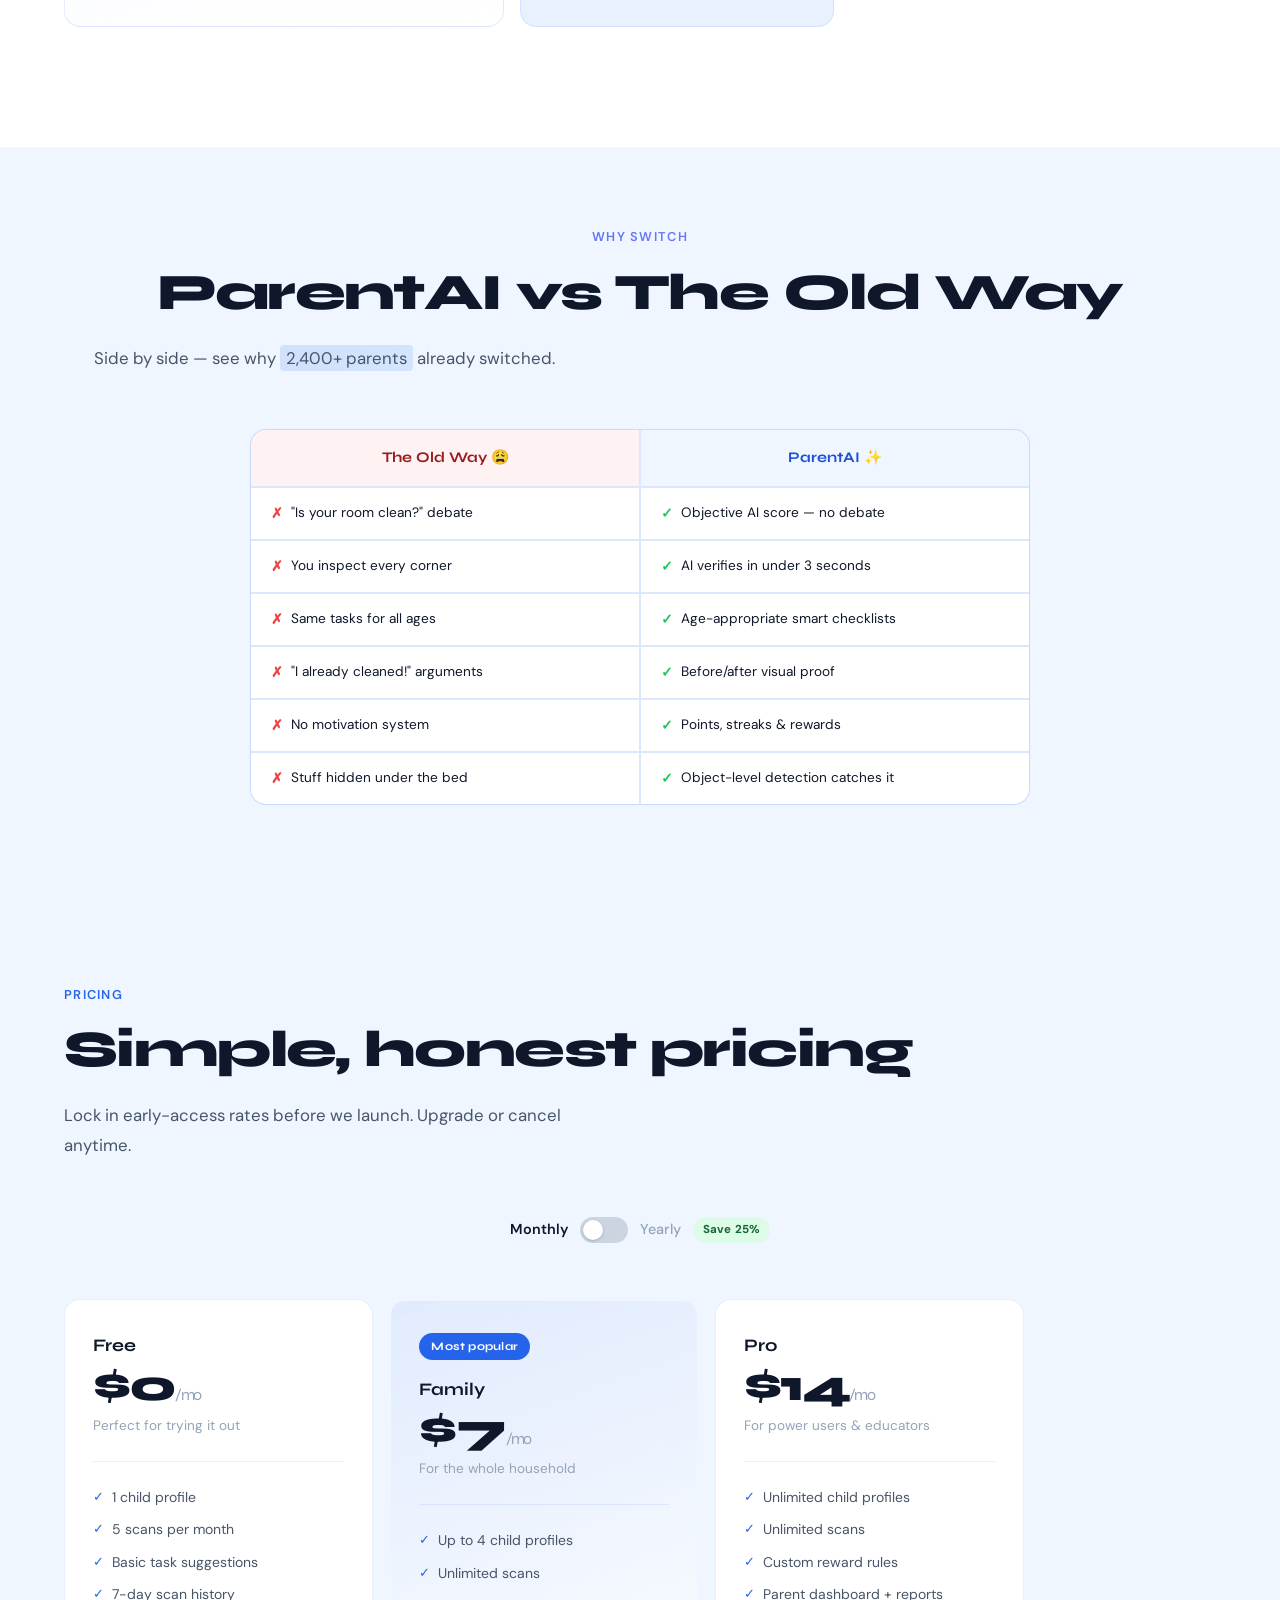
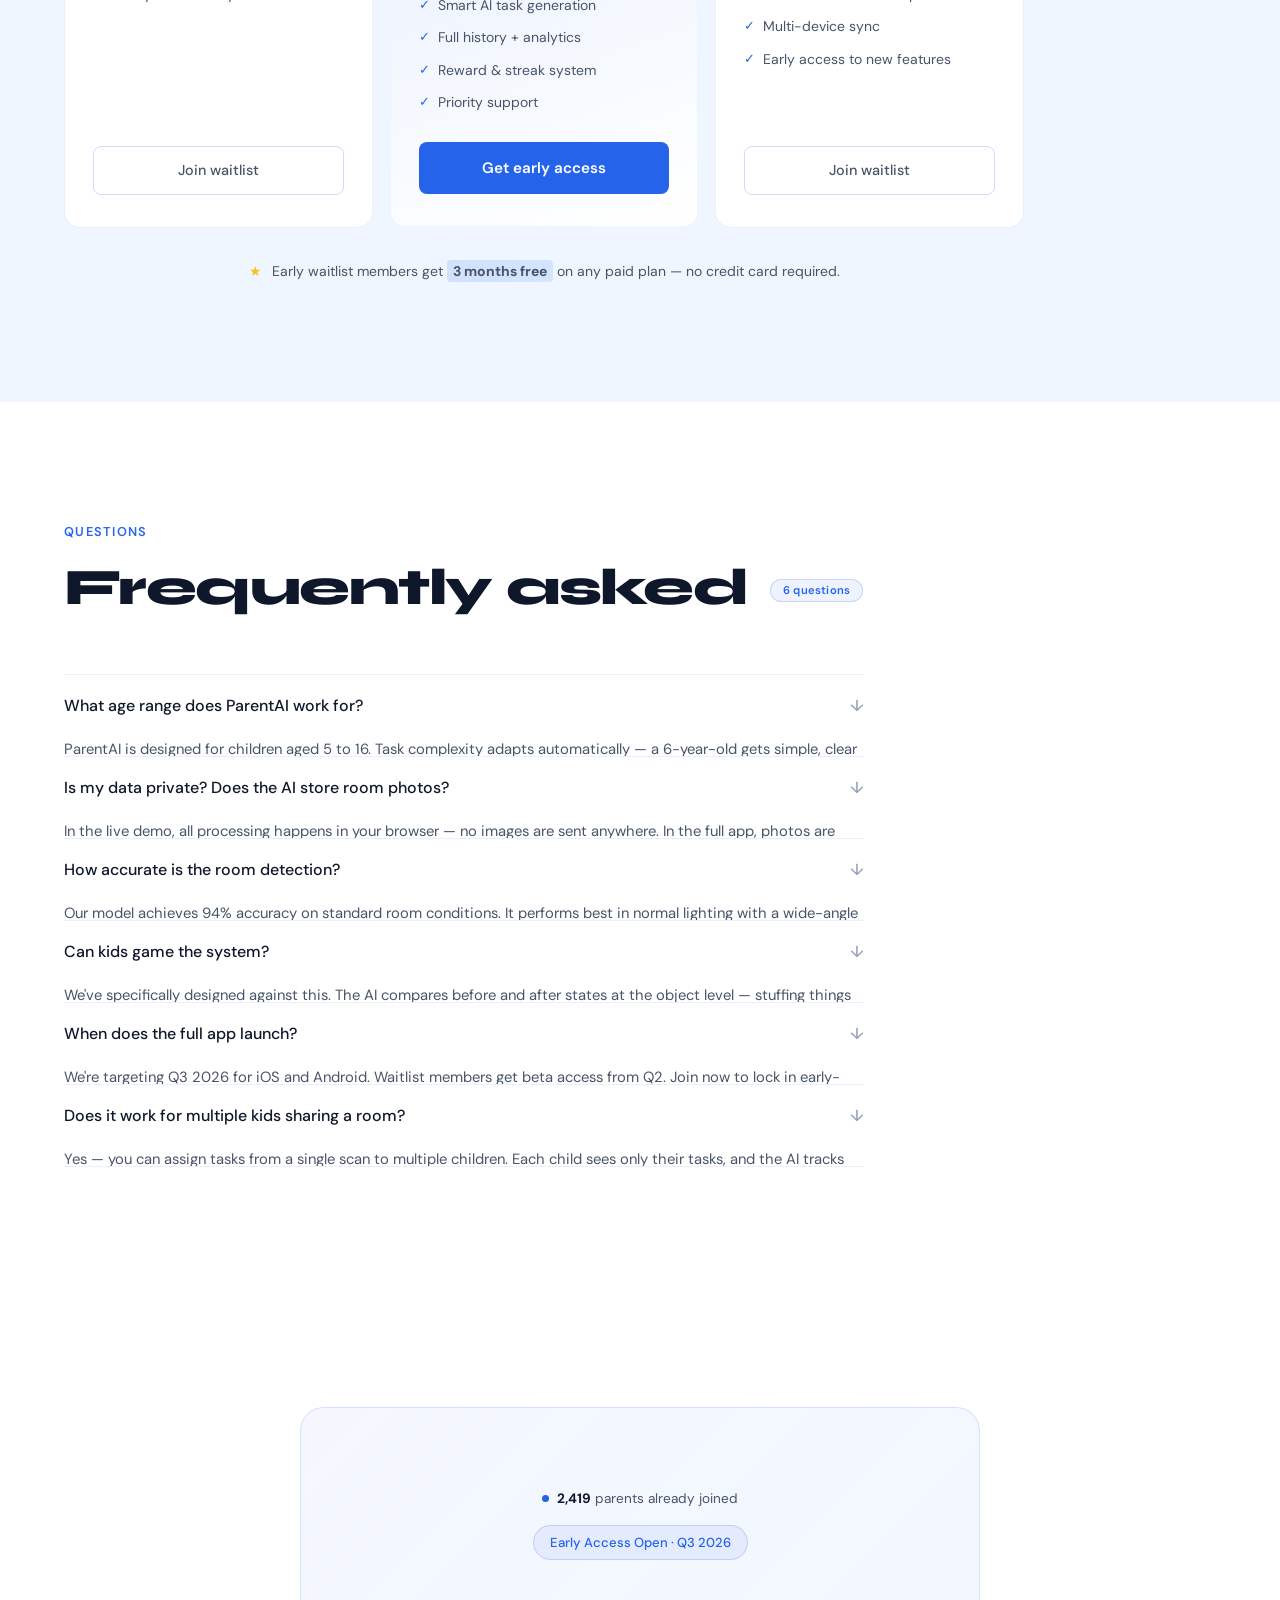
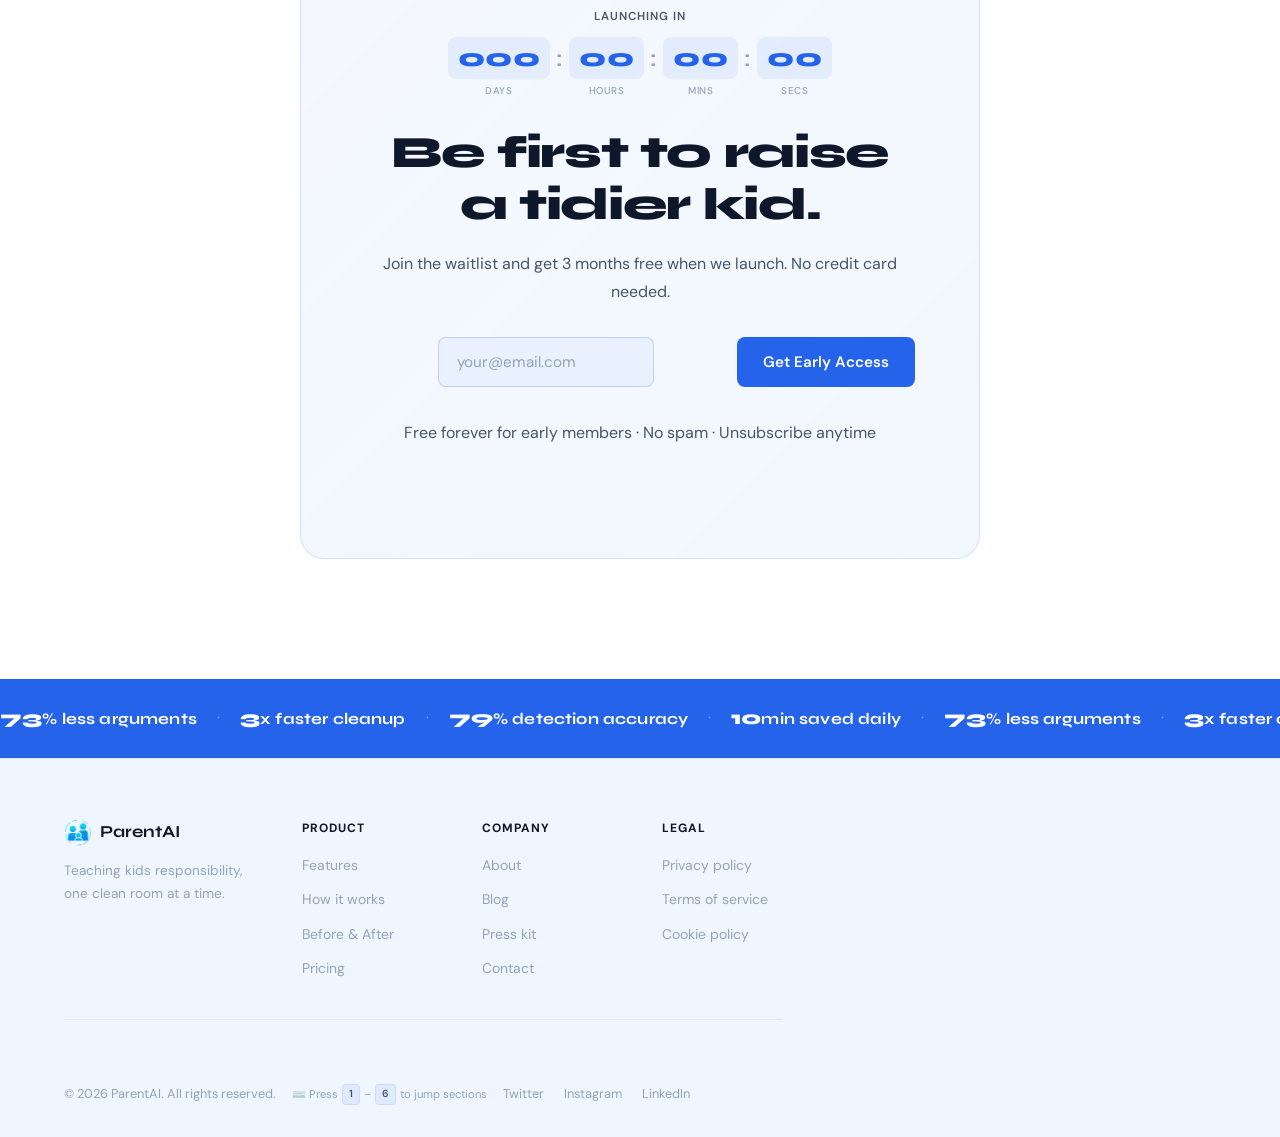
==== commit 8a0214be: "Remove reading time badge" ====
--- a/parentai/index.html
+++ b/parentai/index.html
@@ -60,9 +60,6 @@
 
   <!-- SCROLL PROGRESS -->
   <div class="scroll-progress" id="scrollProgress"></div>
-
-  <!-- READING TIME BADGE -->
-  <div class="reading-time-badge" id="readingTimeBadge">~2 min read</div>
 
   <!-- NAVBAR -->
   <nav class="navbar" id="navbar">
--- a/parentai/style.css
+++ b/parentai/style.css
@@ -4021,40 +4021,6 @@
   display: none;
 }
 
-/* ─── 38. Reading Time Badge ─────────────────────── */
-.reading-time-badge {
-  position: fixed;
-  top: 72px;
-  right: 20px;
-  z-index: 90;
-  background: var(--bg2);
-  border: 1px solid var(--border);
-  border-radius: 100px;
-  padding: 5px 14px;
-  font-size: 0.68rem;
-  font-weight: 600;
-  color: var(--text-muted);
-  opacity: 0;
-  transform: translateY(-8px);
-  transition: opacity 0.3s ease, transform 0.3s ease;
-  box-shadow: 0 2px 12px rgba(0,0,0,0.06);
-}
-
-.reading-time-badge.visible {
-  opacity: 1;
-  transform: translateY(0);
-}
-
-.reading-time-badge.done {
-  background: var(--accent);
-  color: #fff;
-  border-color: var(--accent);
-}
-
-@media (max-width: 900px) {
-  .reading-time-badge { display: none; }
-}
-
 /* ─── 39. Scroll-Zoom Section Entrance ───────────── */
 .section-zoom {
   transform: scale(0.97);
@@ -4133,10 +4099,6 @@
   background: var(--bg2);
 }
 
-body.dark-mode .reading-time-badge {
-  background: var(--bg2);
-}
-
 body.dark-mode .explore-tracker .et-ring-bg {
   stroke: var(--border);
 }
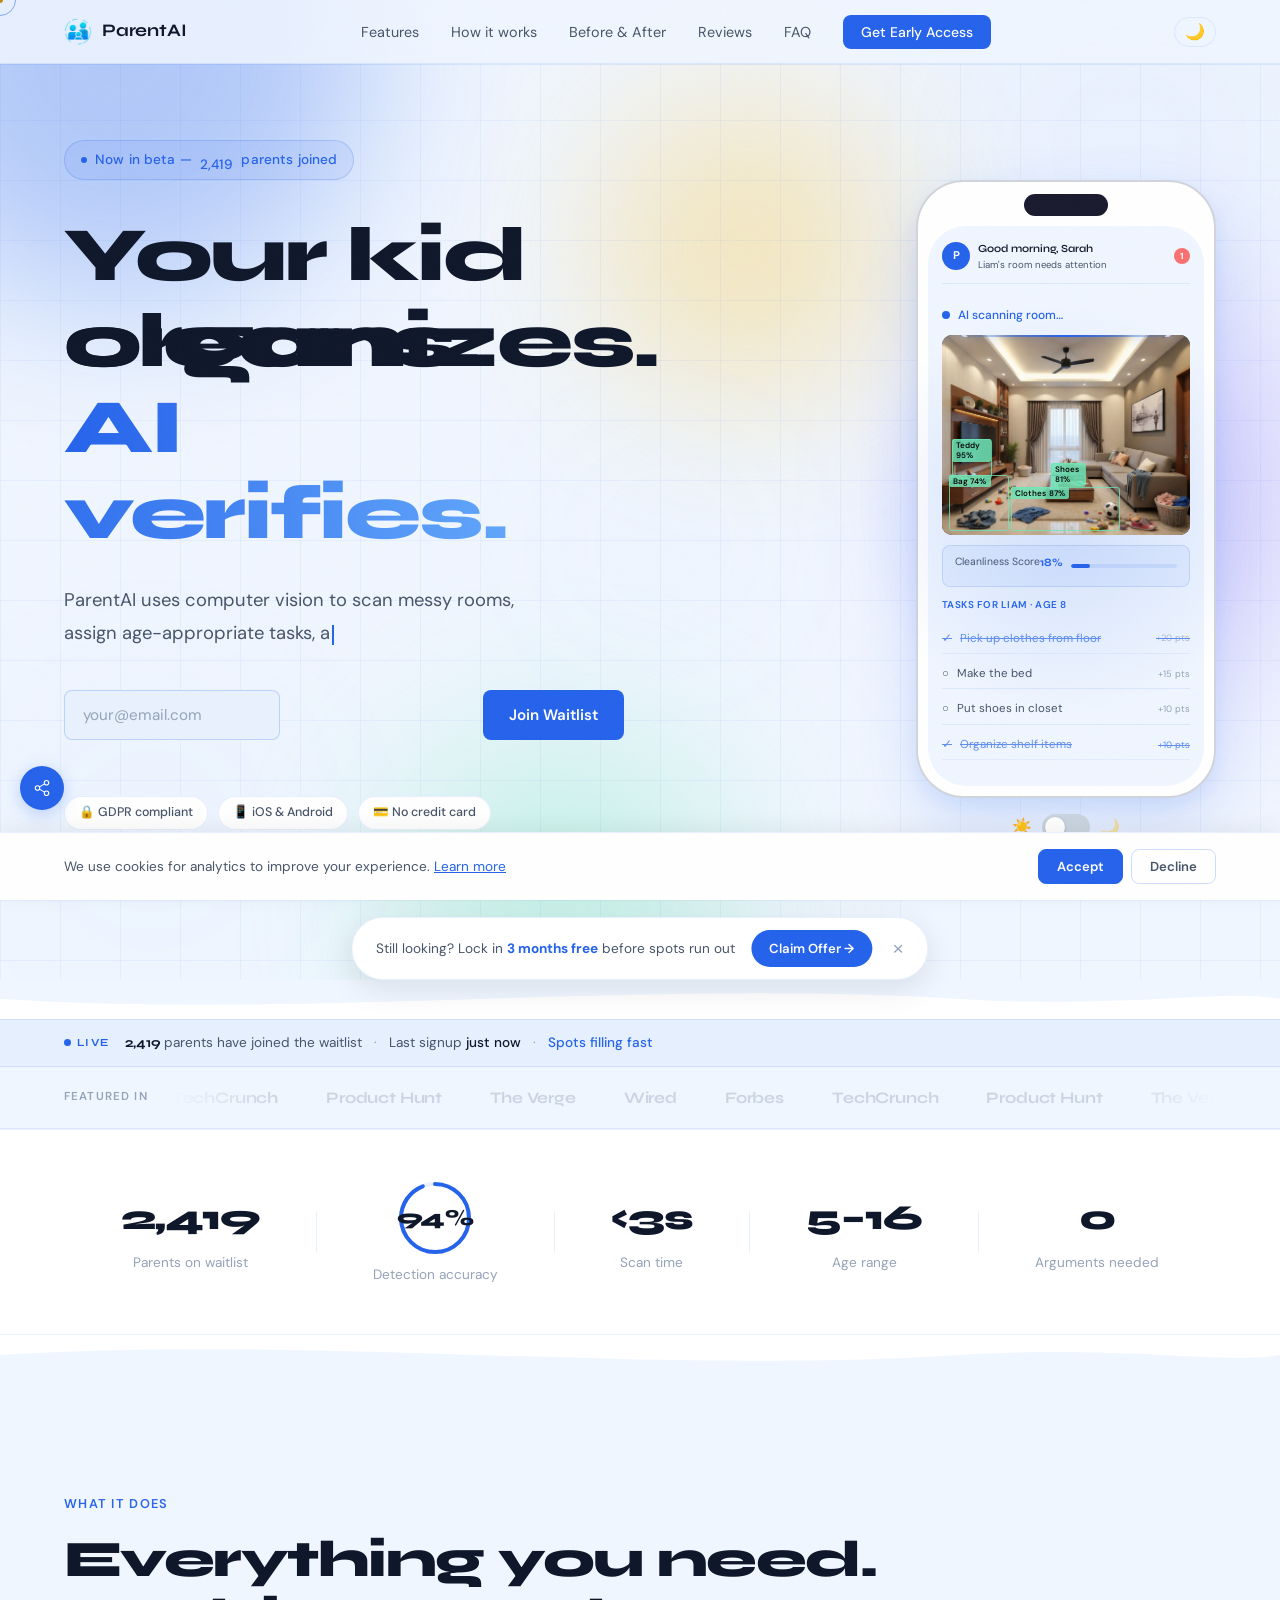
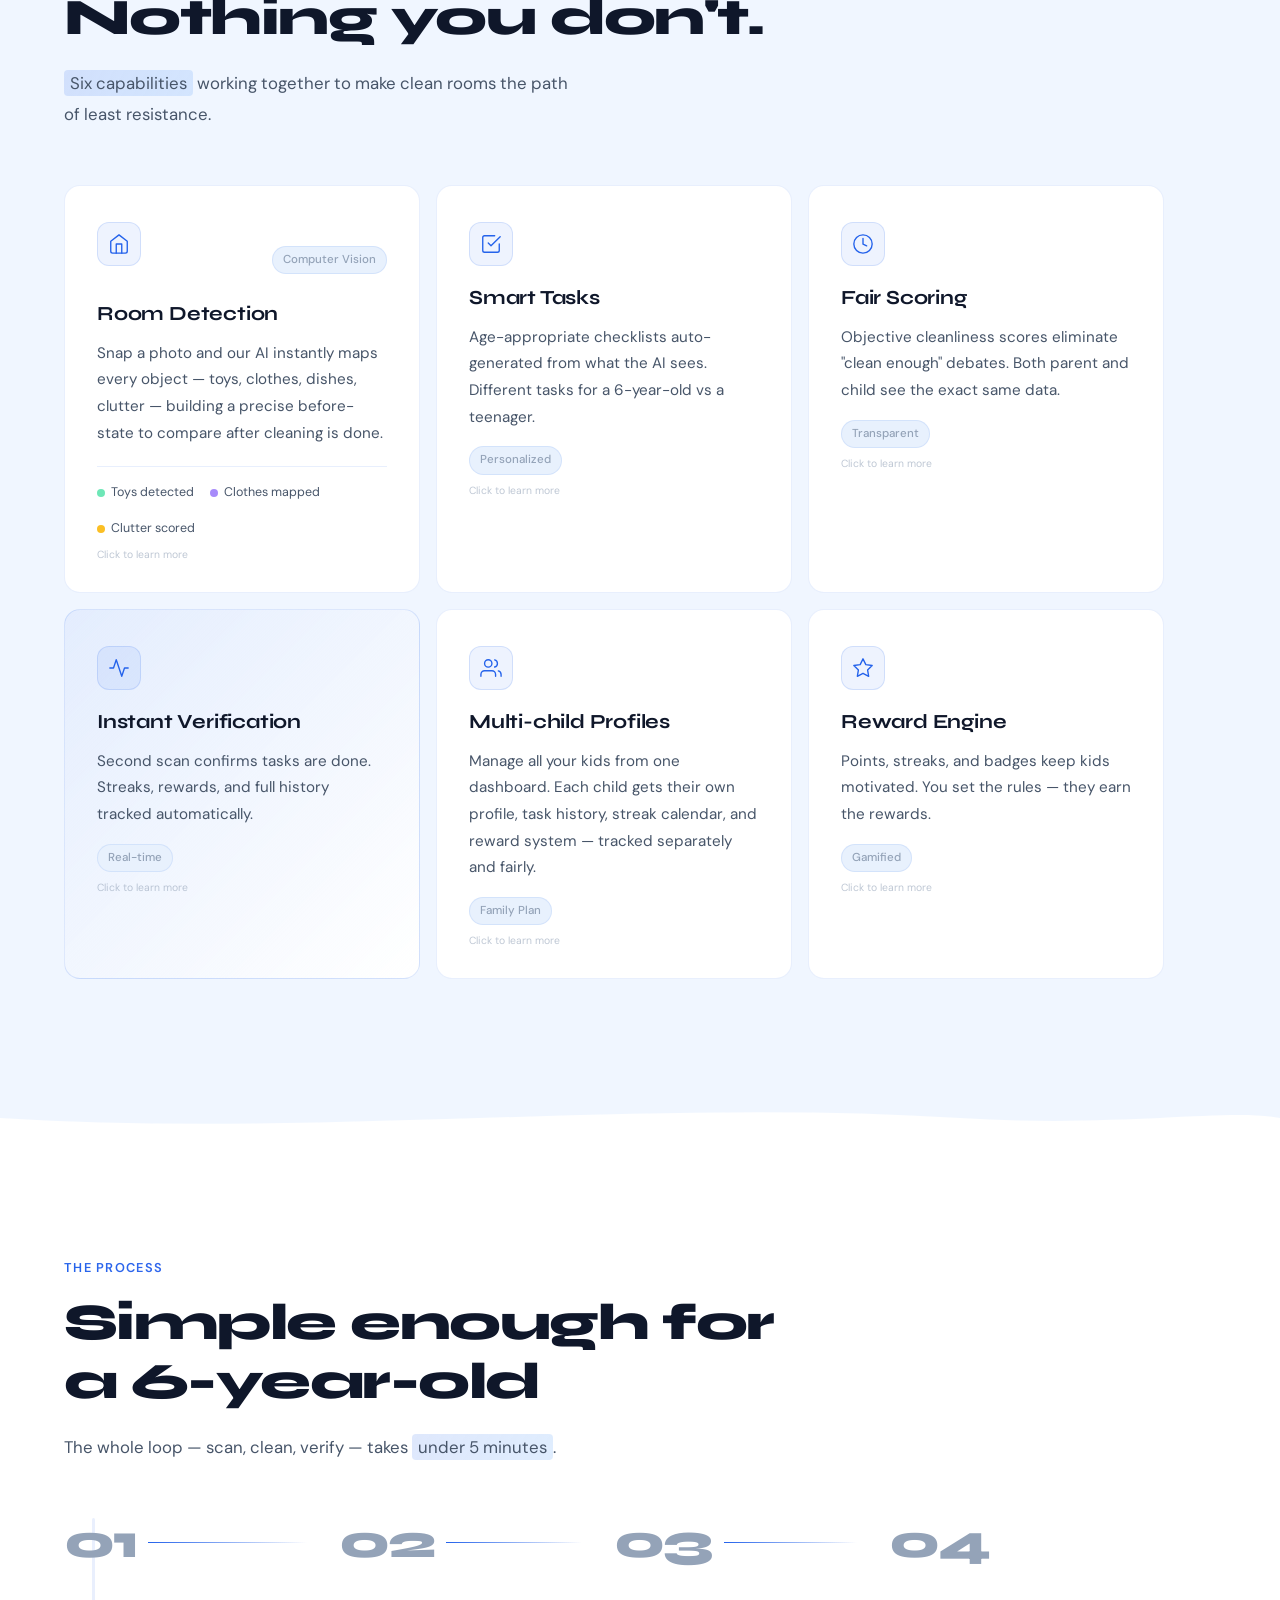
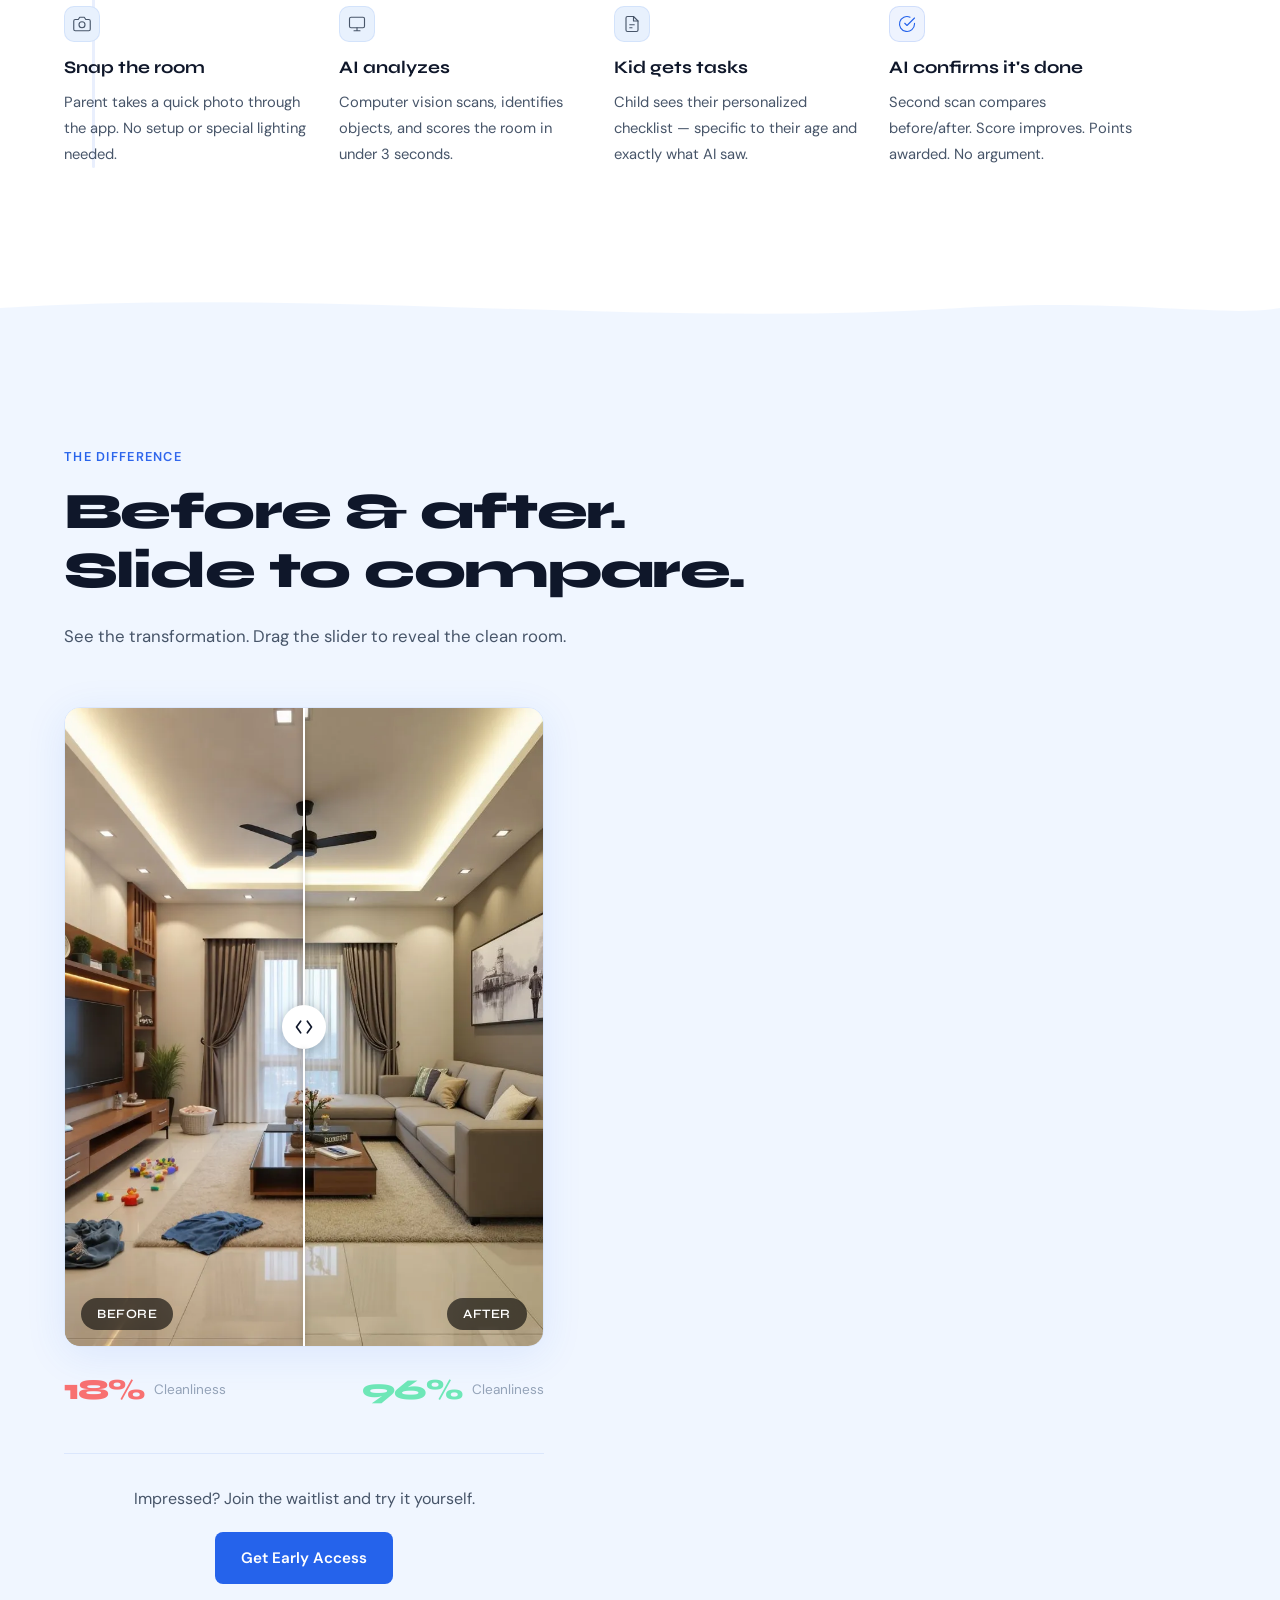
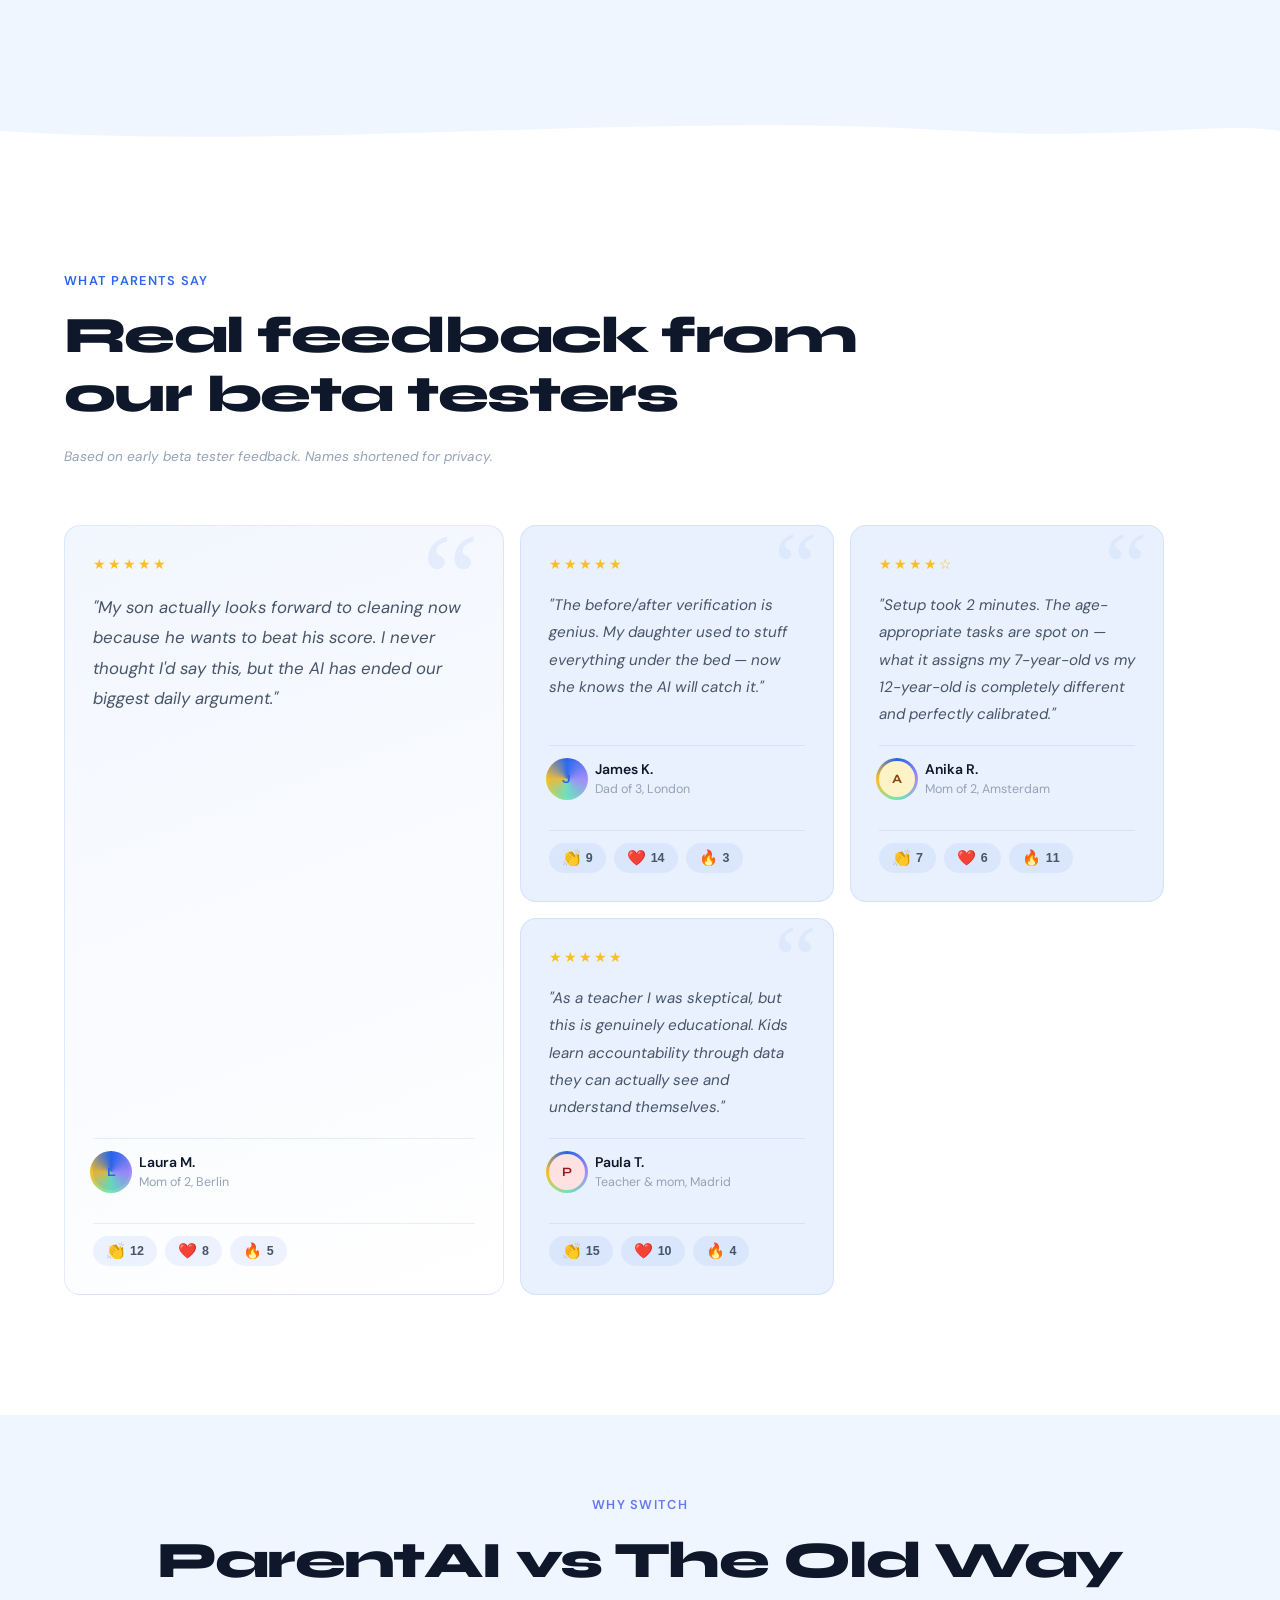
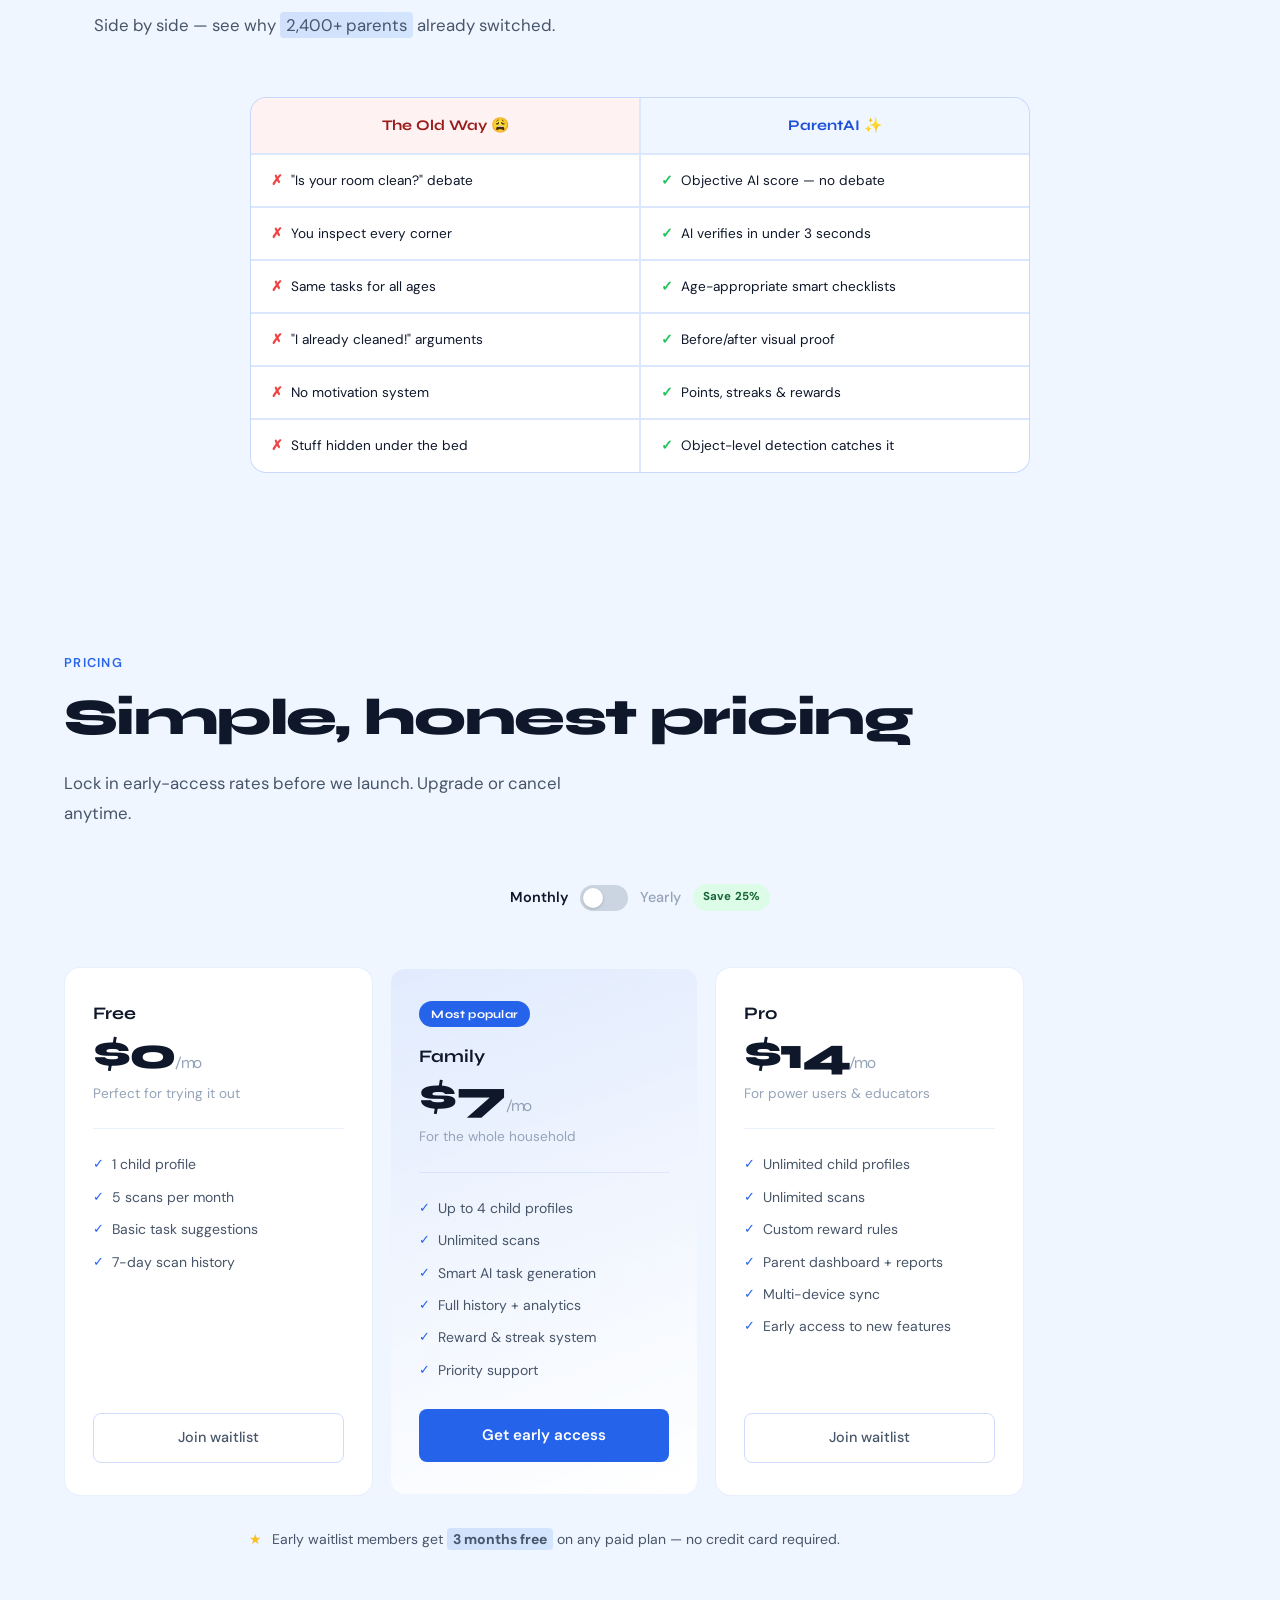
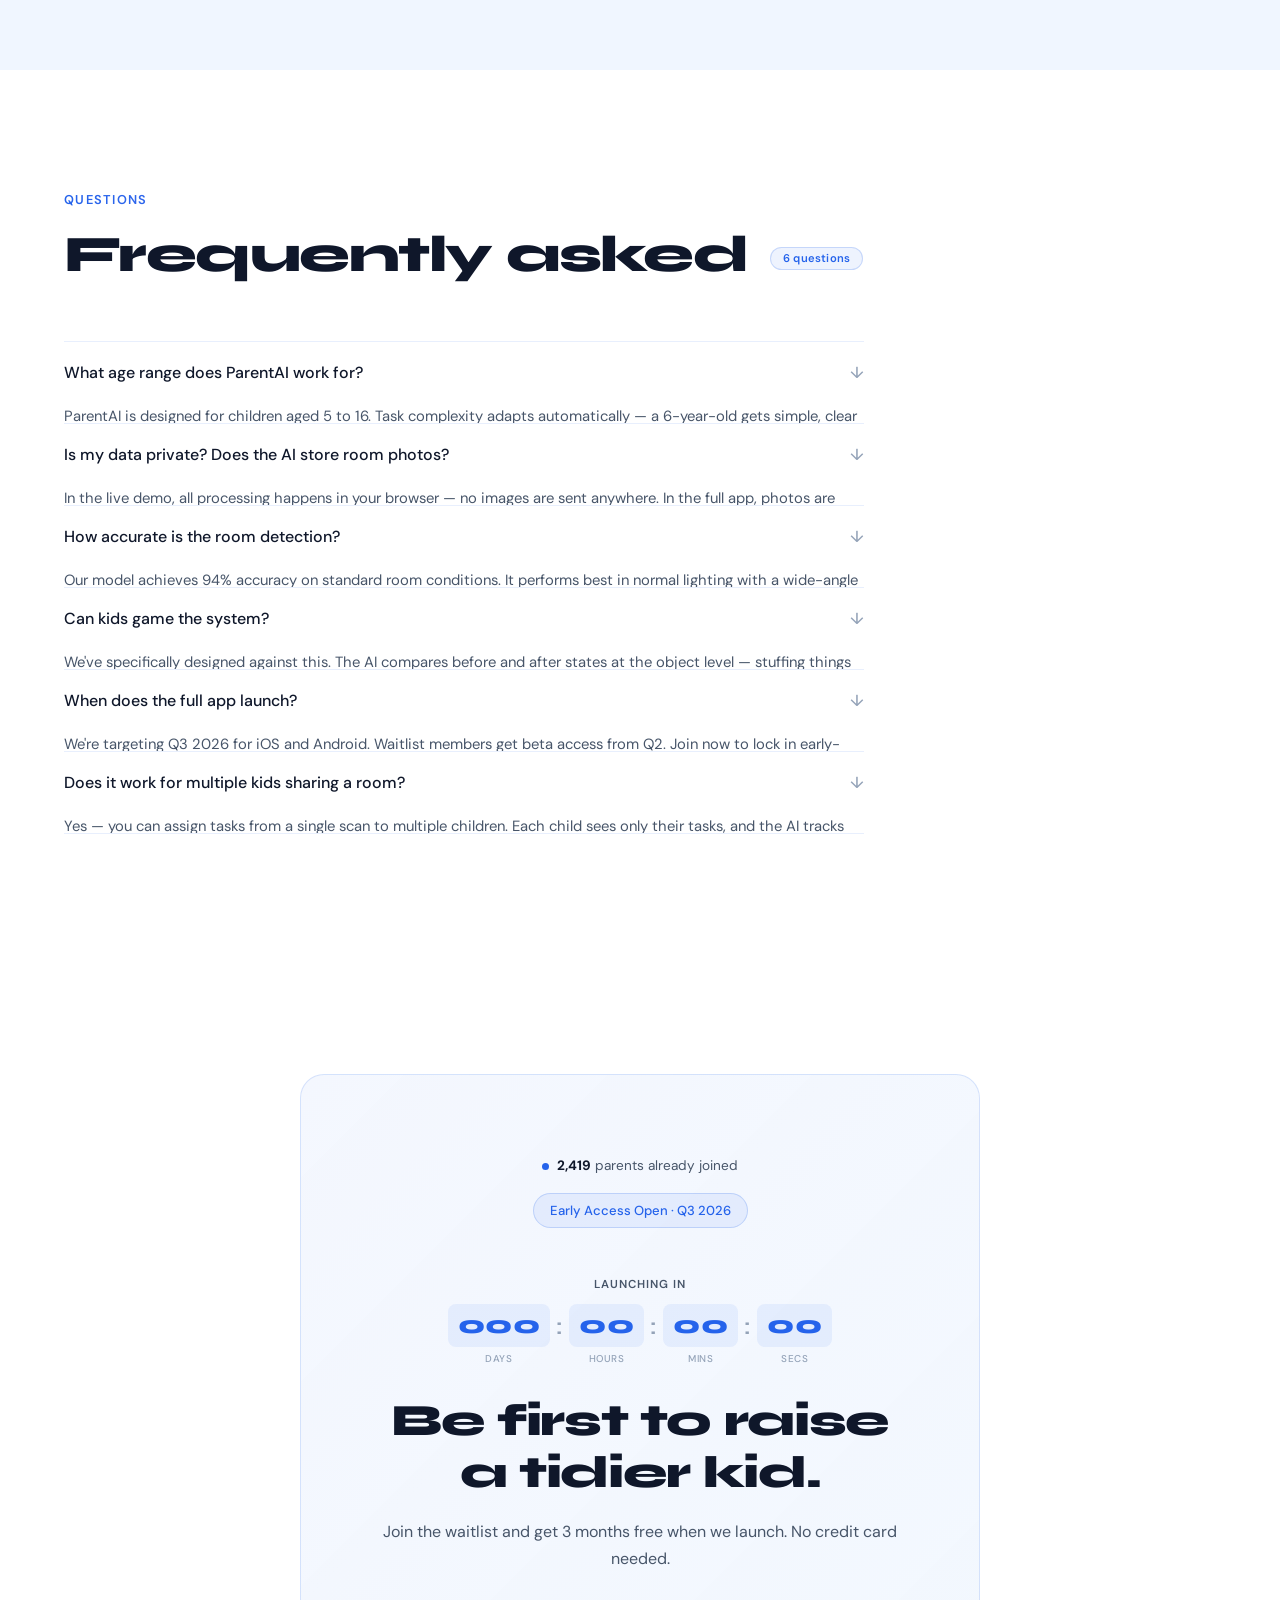
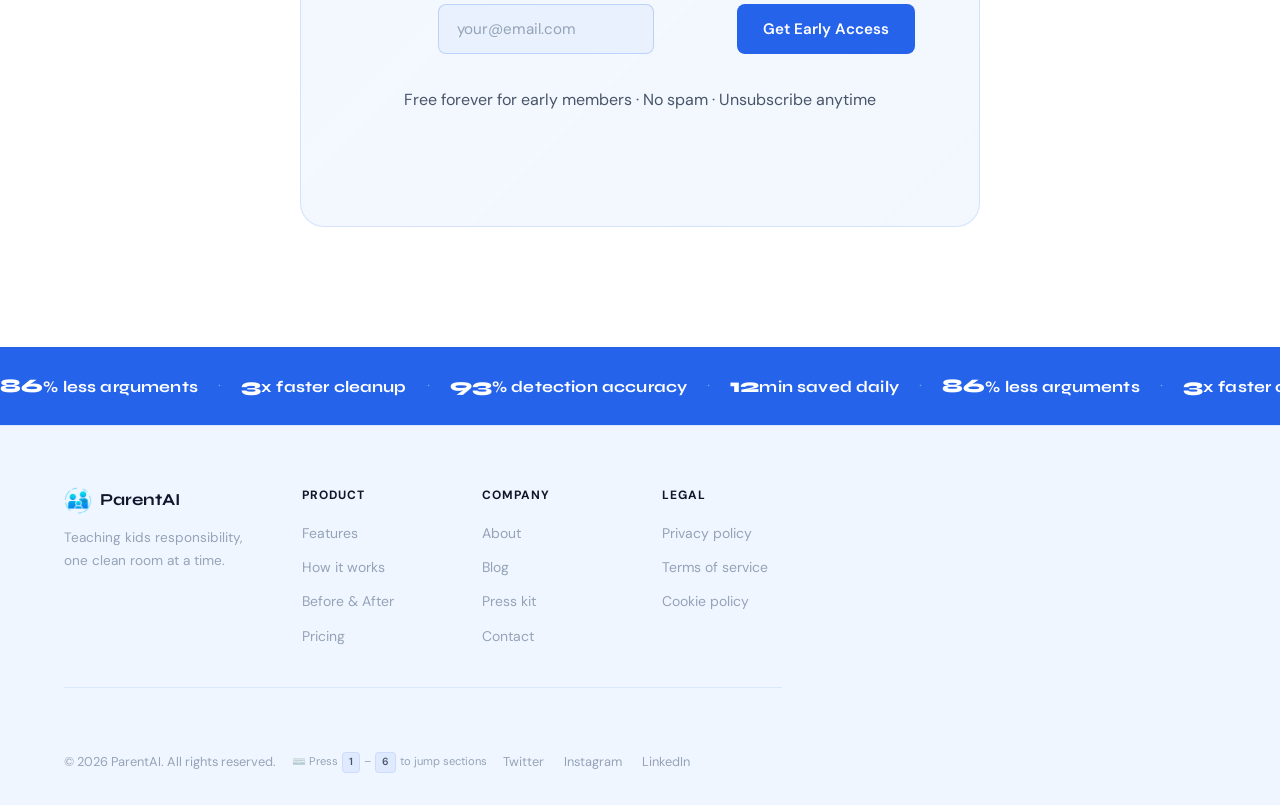
==== commit 55b3b848: "Redesign features grid: equal 3-column layout, uniform card sizes" ====
--- a/parentai/index.html
+++ b/parentai/index.html
@@ -298,7 +298,7 @@
     <p class="section-sub"><span class="highlight-mark">Six capabilities</span> working together to make clean rooms the path of least resistance.</p>
 
     <div class="features-grid">
-      <div class="feature-card feature-large">
+      <div class="feature-card">
         <div class="feat-top-row">
           <div class="feat-icon-wrap">
             <svg width="22" height="22" fill="none" viewBox="0 0 24 24">
@@ -356,7 +356,7 @@
         <div class="feat-tag">Real-time</div>
       </div>
 
-      <div class="feature-card feature-wide">
+      <div class="feature-card">
         <div class="feat-icon-wrap">
           <svg width="22" height="22" fill="none" viewBox="0 0 24 24">
             <path d="M17 21v-2a4 4 0 00-4-4H5a4 4 0 00-4 4v2" stroke="currentColor" stroke-width="1.5" stroke-linecap="round" stroke-linejoin="round"/>
--- a/parentai/style.css
+++ b/parentai/style.css
@@ -514,8 +514,7 @@
 .features-grid {
   margin-top: 56px;
   display: grid;
-  grid-template-columns: 2fr 1fr 1fr;
-  grid-template-rows: 1fr 1fr;
+  grid-template-columns: repeat(3, 1fr);
   gap: 16px;
   max-width: 1100px;
 }
@@ -548,7 +547,6 @@
 .feature-card:hover::before { opacity: 1; }
 
 .feature-large {
-  grid-row: span 2;
   display: flex; flex-direction: column; justify-content: space-between;
 }
 
@@ -919,8 +917,6 @@
   .features-grid {
     grid-template-columns: 1fr 1fr;
   }
-
-  .feature-large { grid-row: span 1; }
 
   .steps-grid { grid-template-columns: repeat(2, 1fr); }
 
@@ -1564,7 +1560,6 @@
 }
 
 .feature-wide {
-  grid-column: span 2;
   display: flex; flex-direction: column;
 }
 
@@ -2099,7 +2094,6 @@
   .testimonials-grid { grid-template-columns: 1fr; }
   .testi-featured { grid-column: span 1; }
   .features-grid { grid-template-columns: 1fr 1fr; }
-  .feature-wide { grid-column: span 2; }
   .footer-top { flex-direction: column; gap: 32px; }
   .footer-brand { max-width: 100%; }
   .ticker-bar { overflow-x: auto; }
@@ -2108,7 +2102,6 @@
 @media (max-width: 600px) {
   .steps-grid { grid-template-columns: 1fr; }
   .features-grid { grid-template-columns: 1fr; }
-  .feature-wide { grid-column: span 1; }
   .footer-cols { gap: 32px; }
   .testimonials-grid { grid-template-columns: 1fr; }
 }
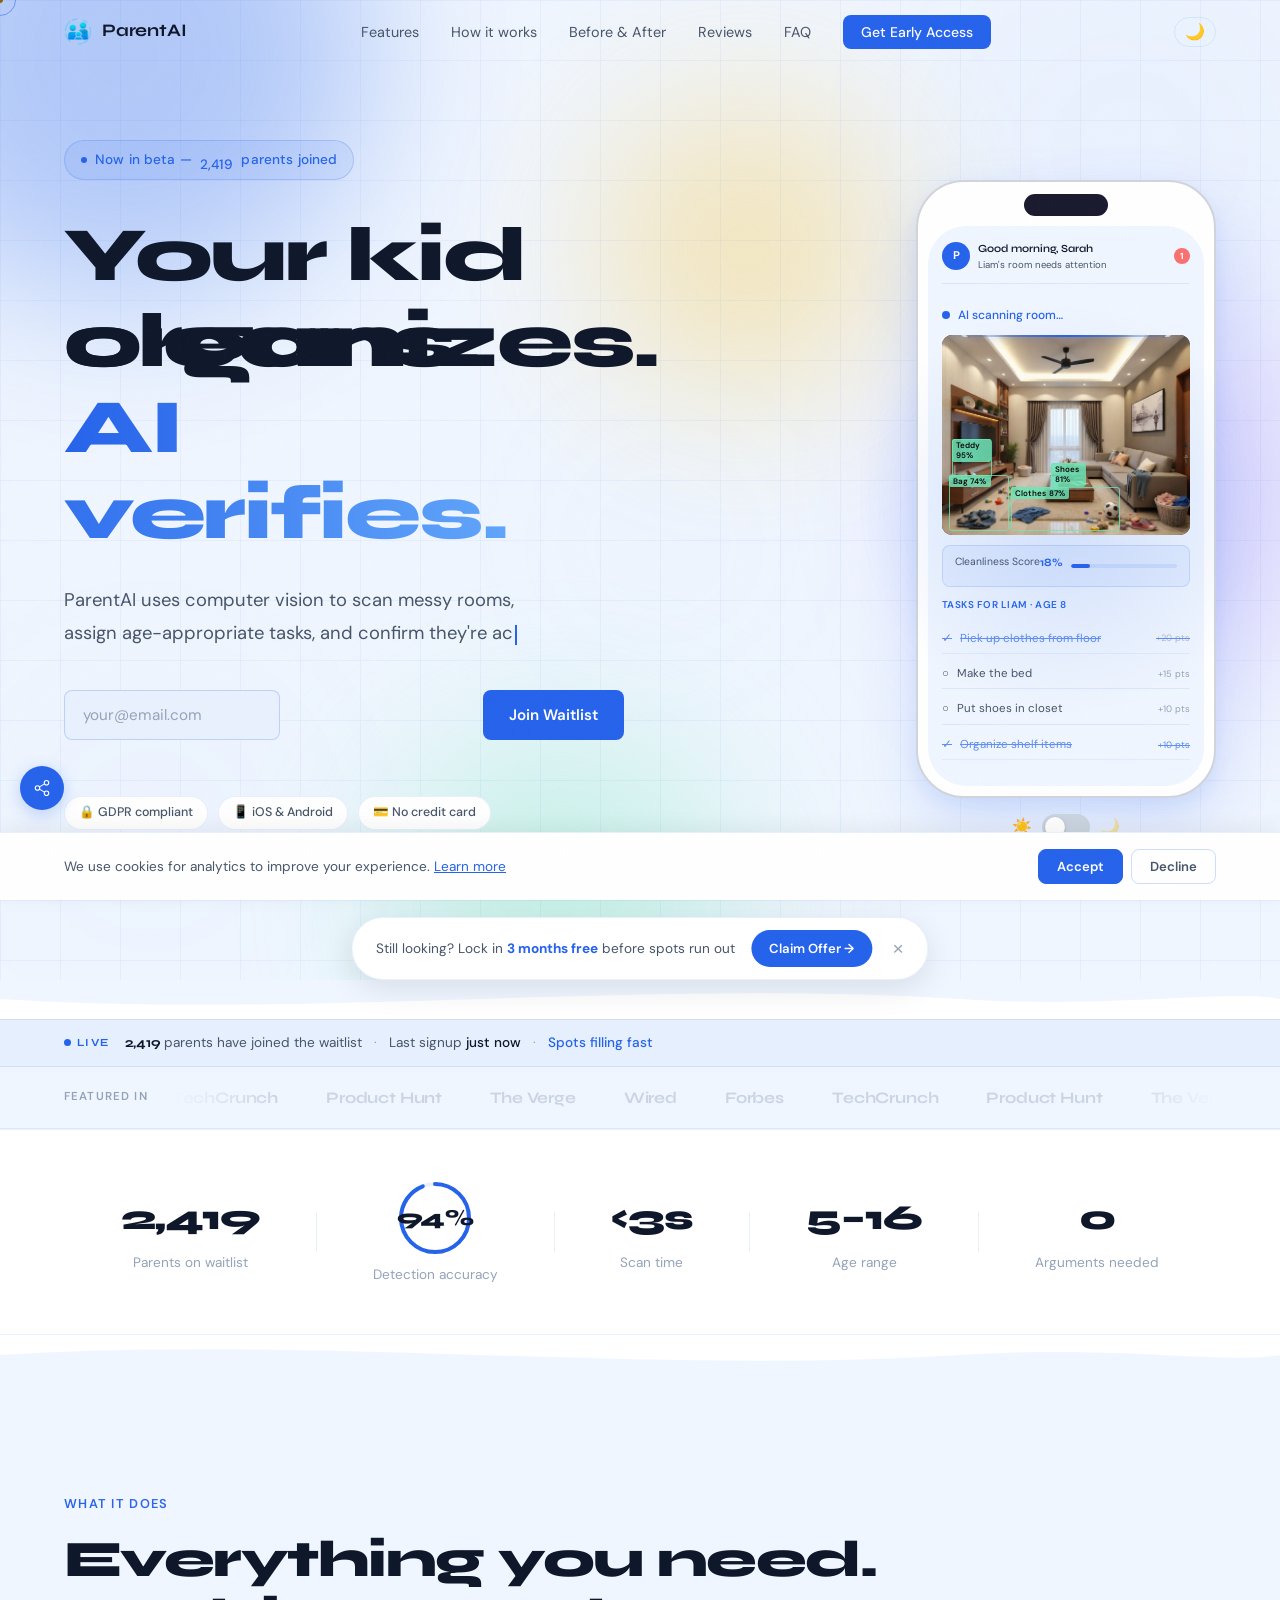
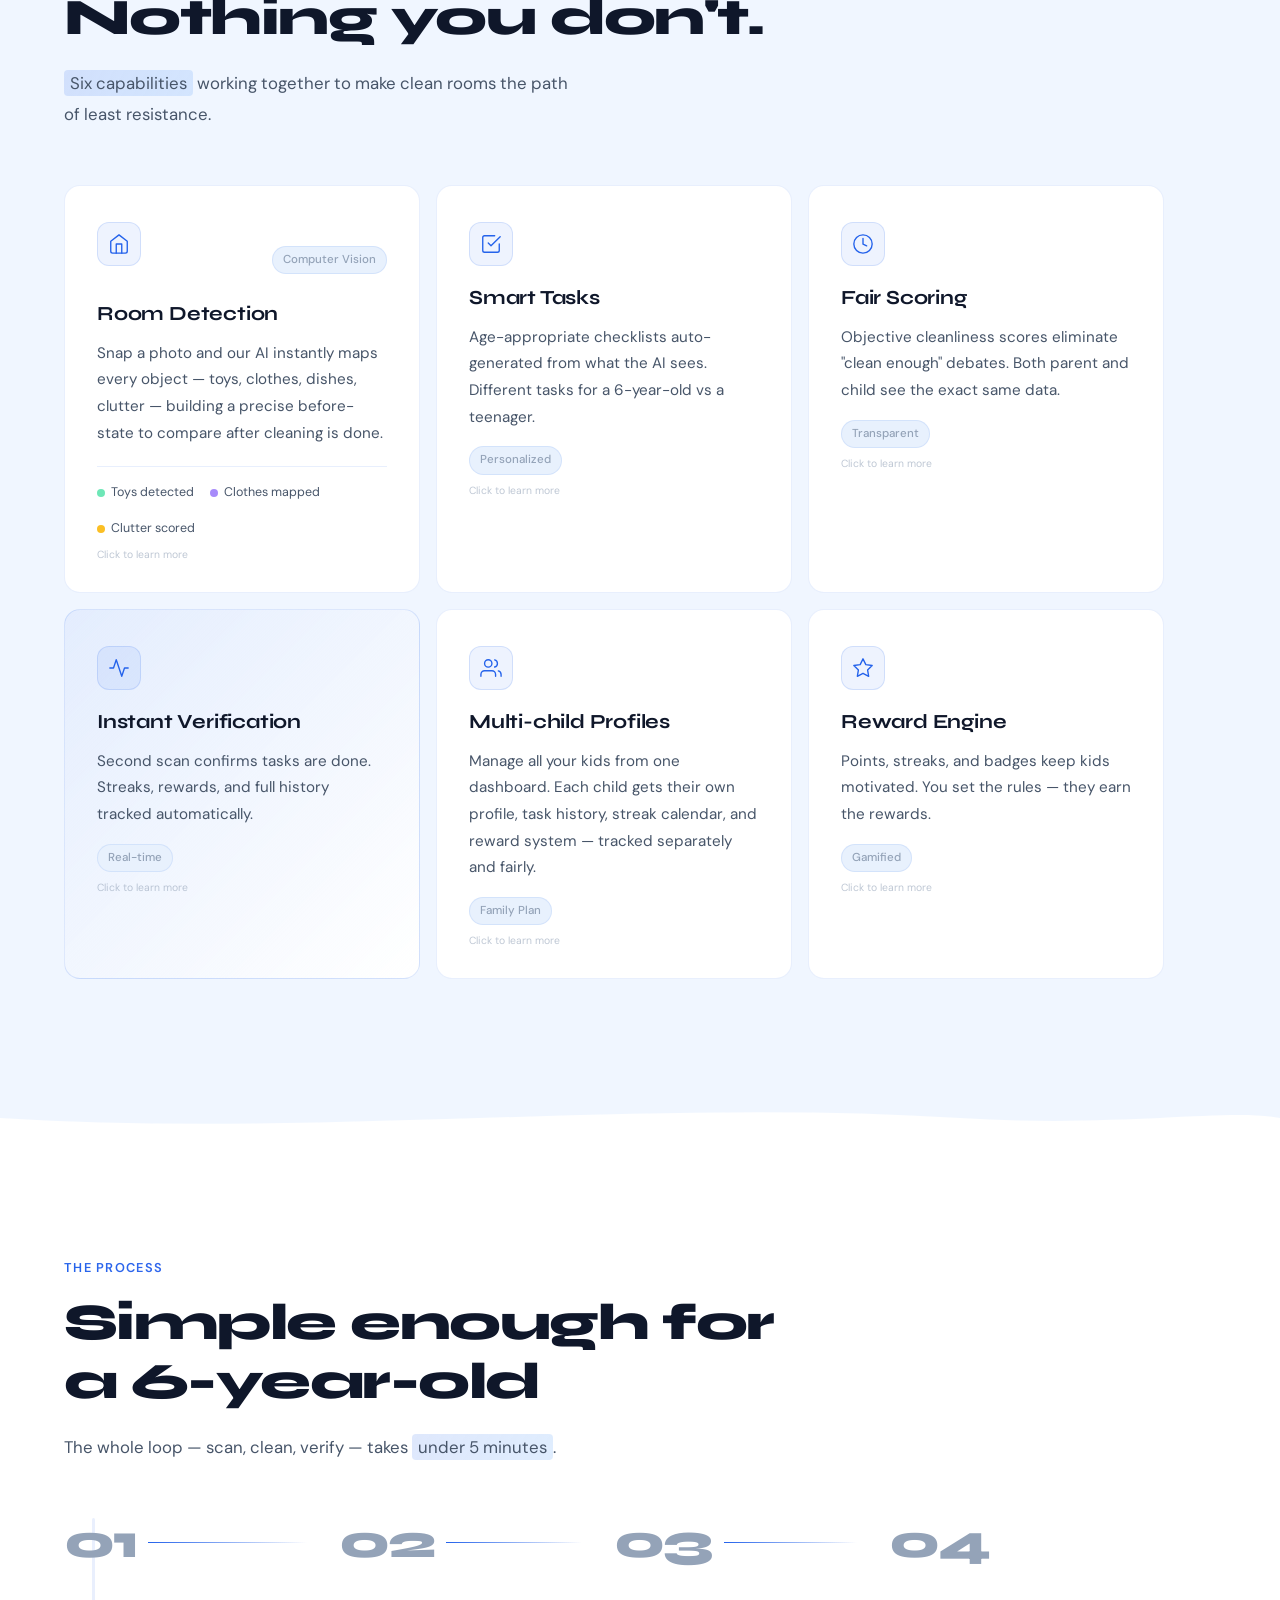
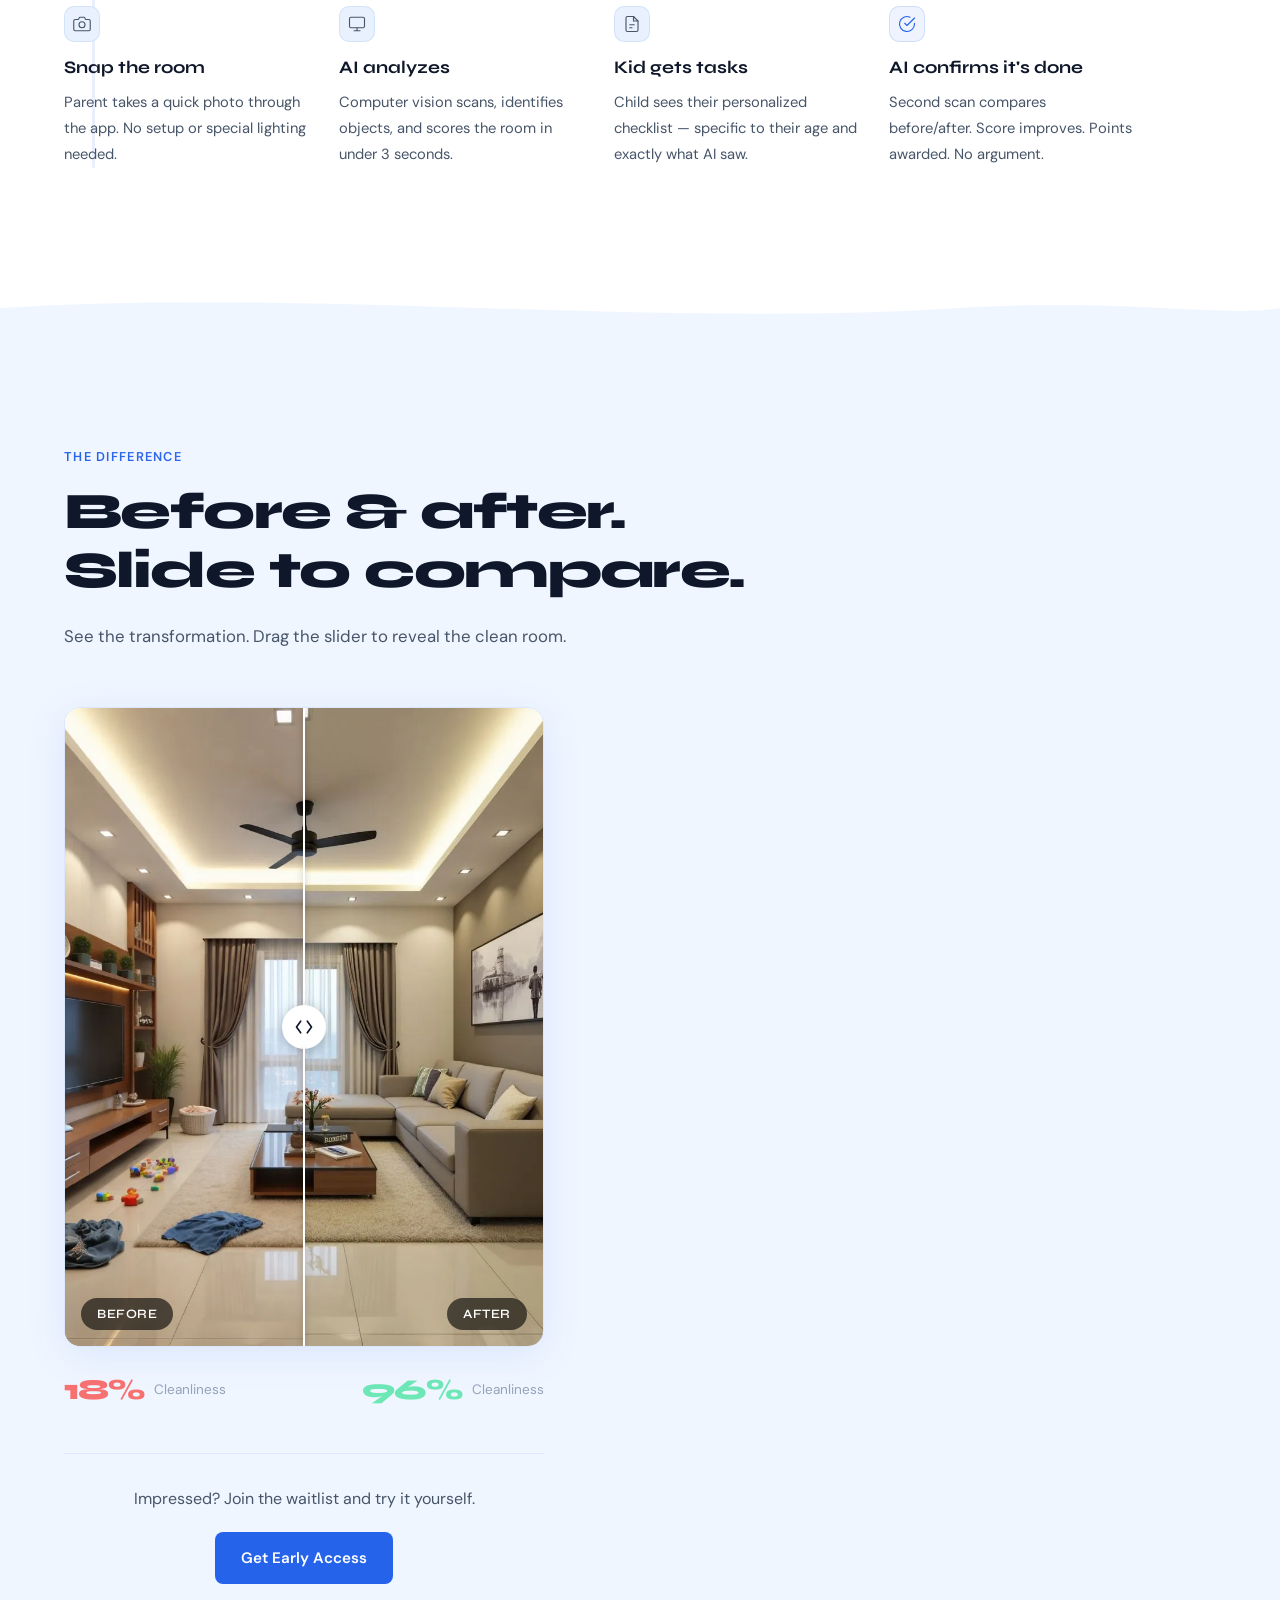
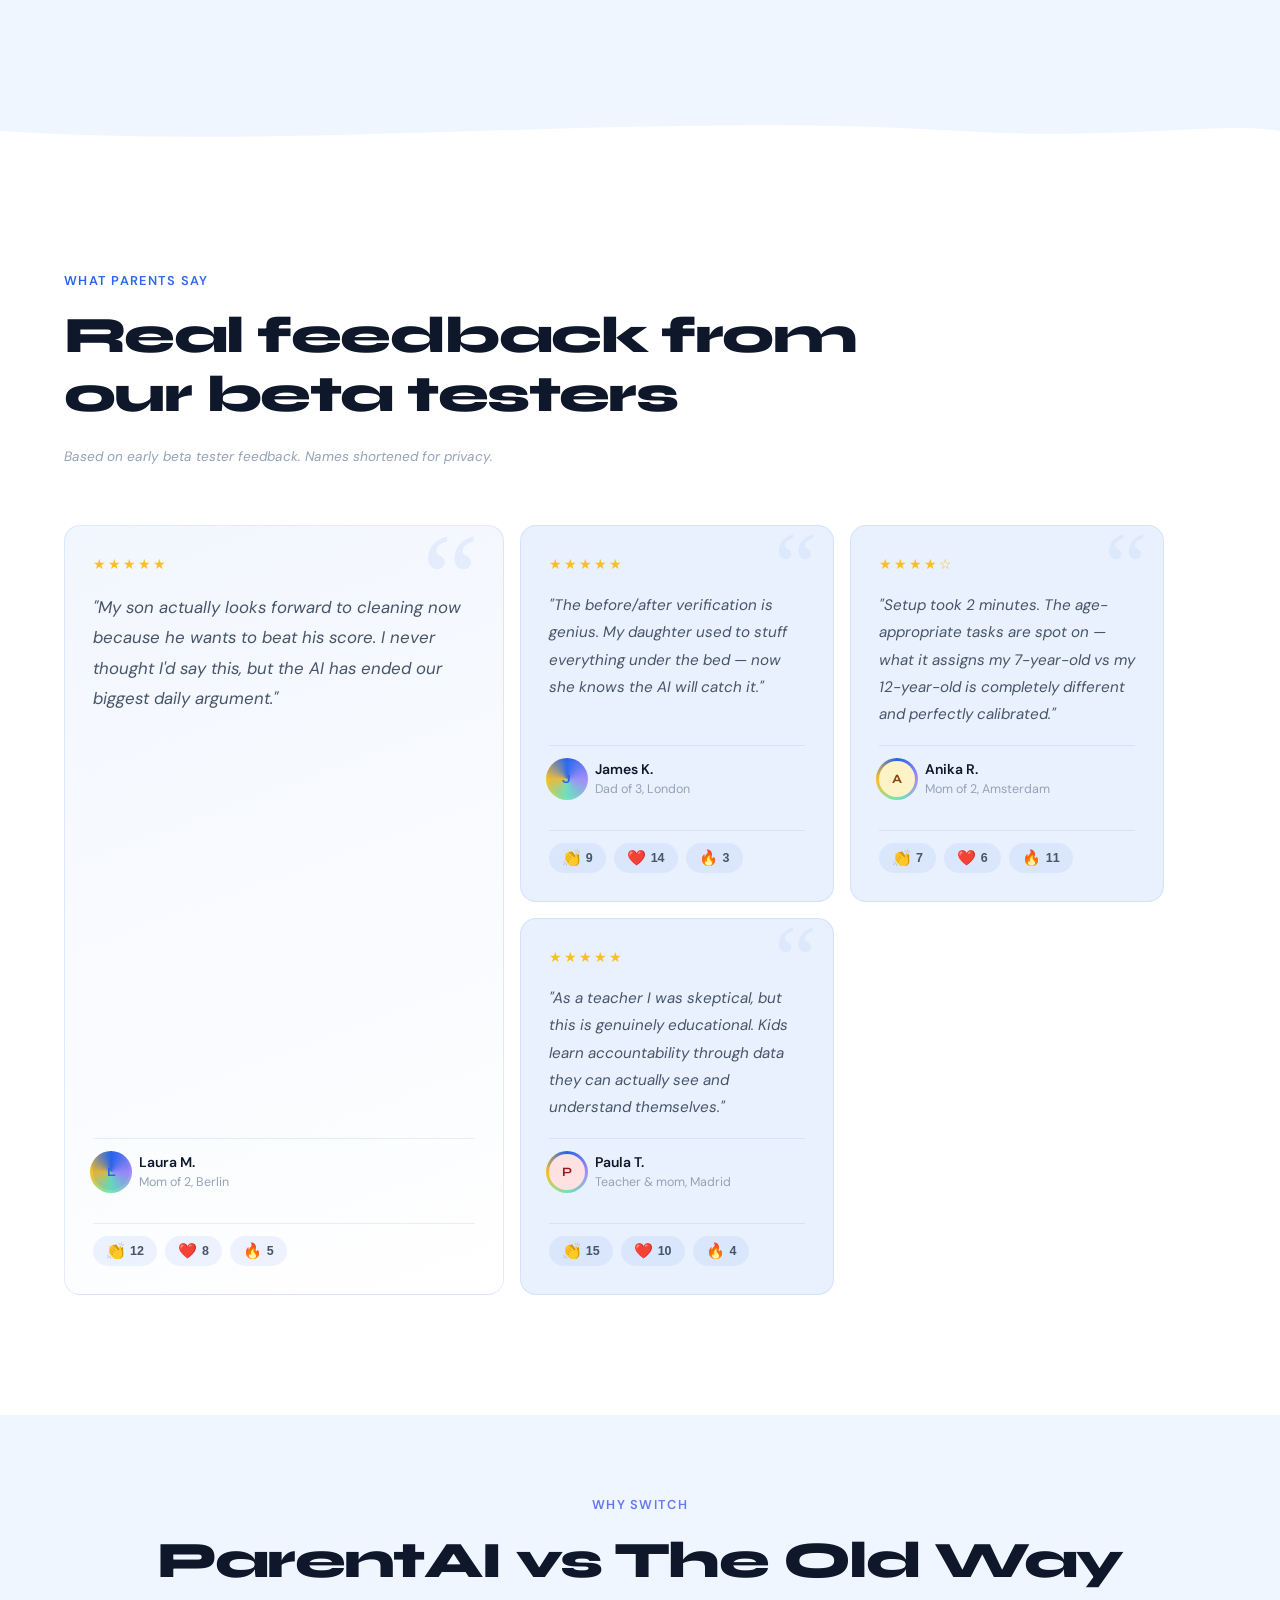
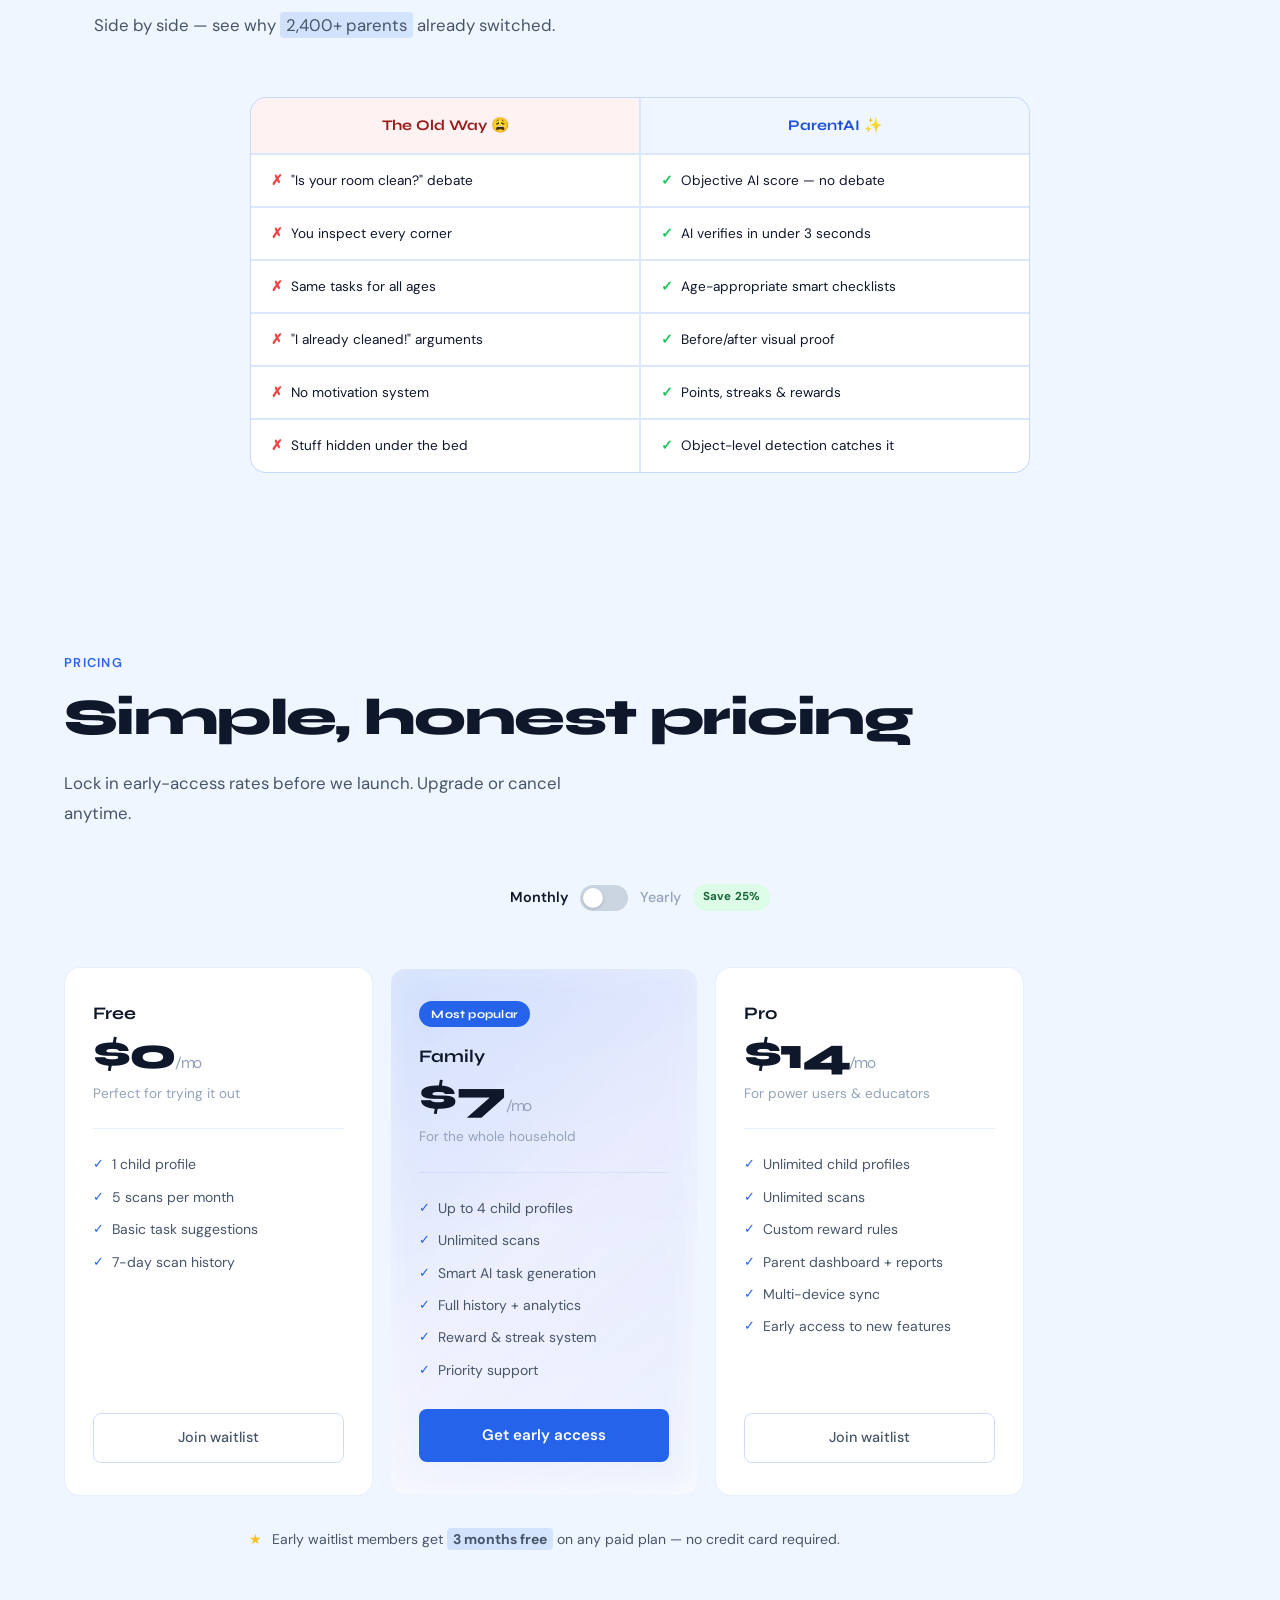
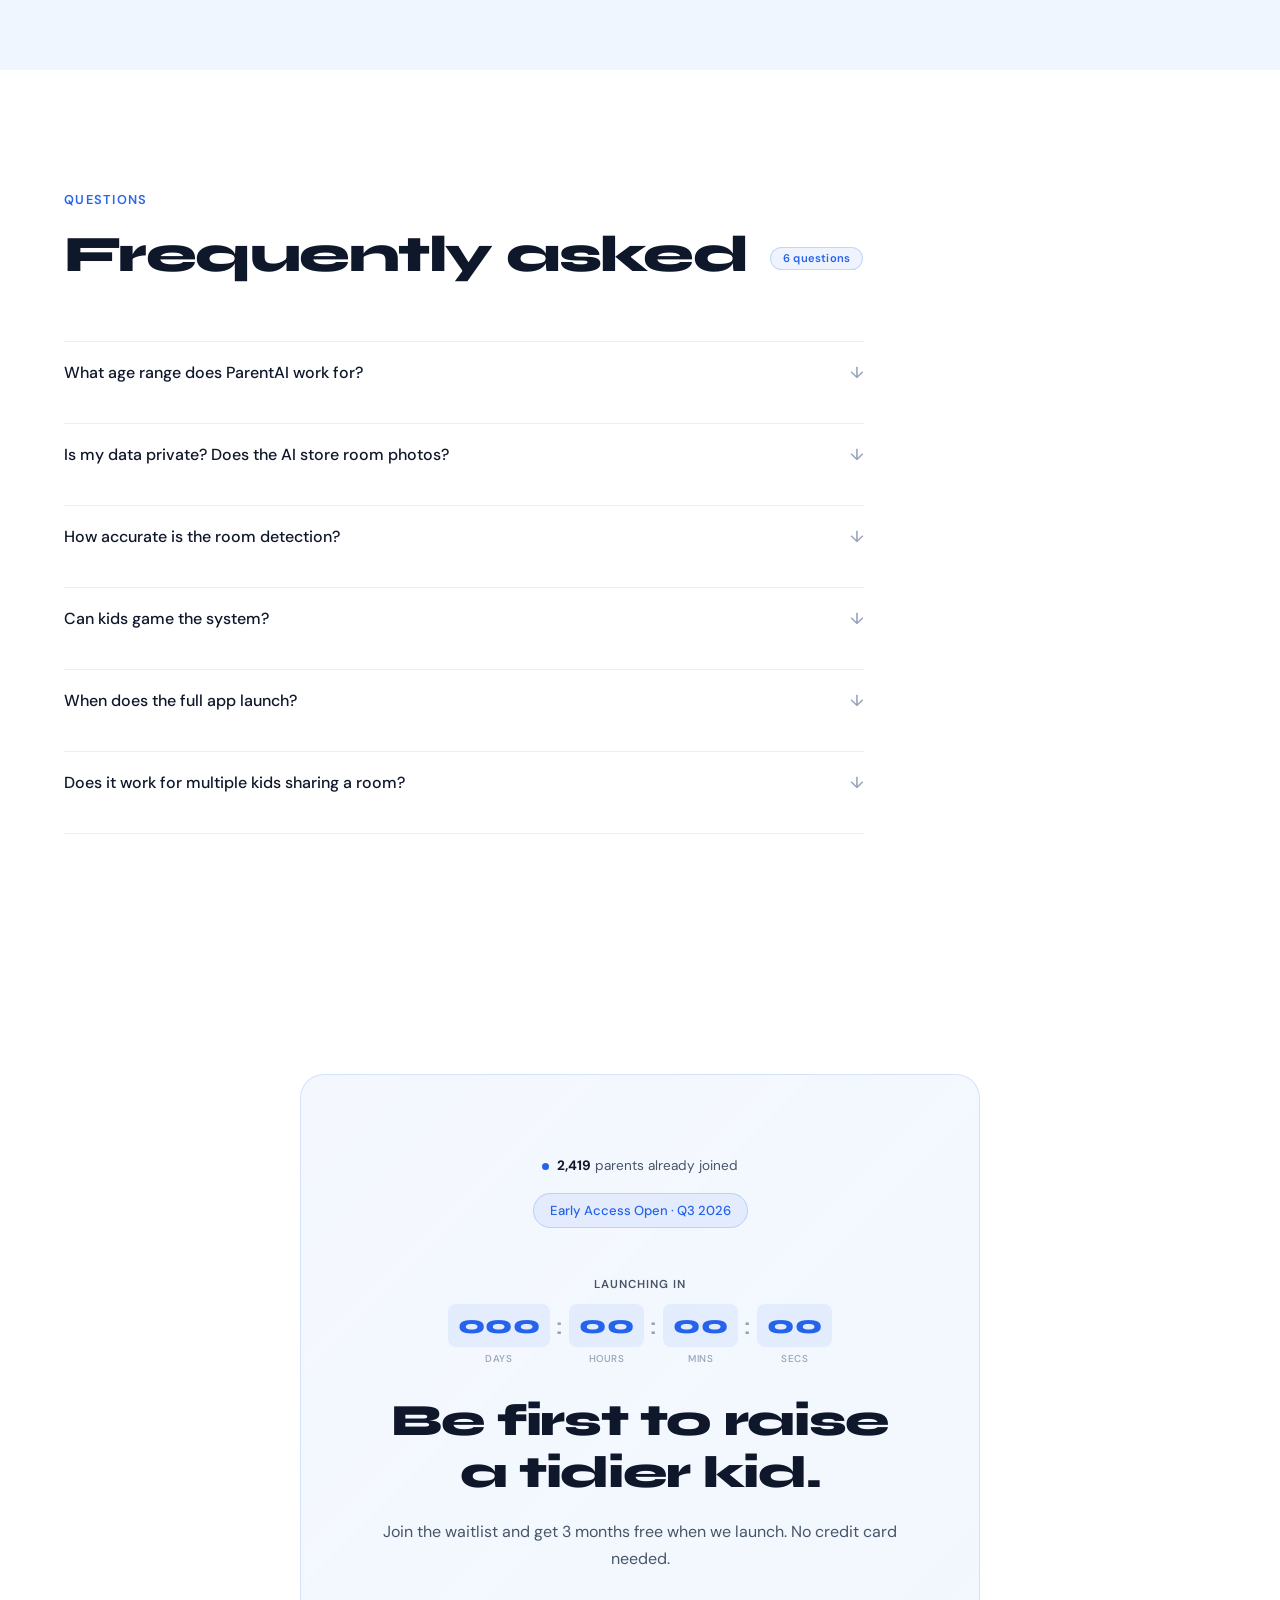
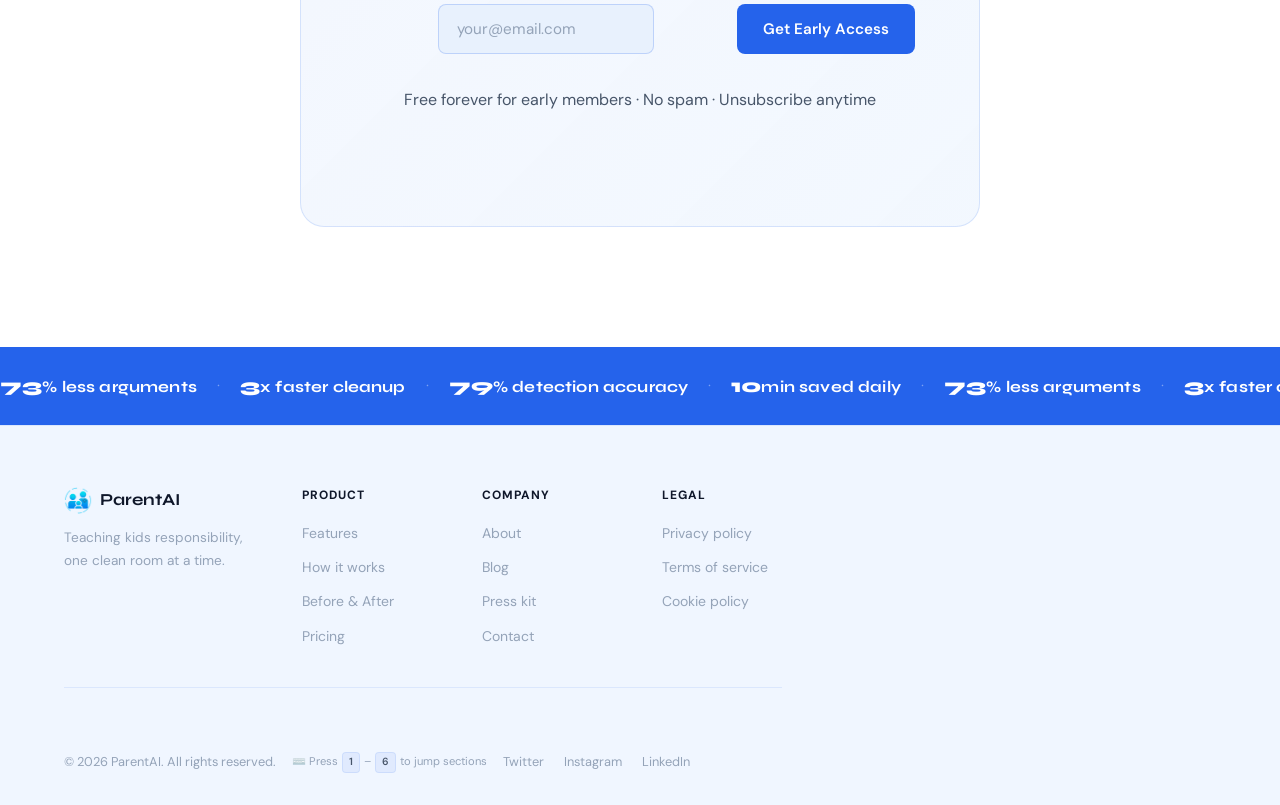
==== commit 5a9b4e2c: "10 improvements: transparent navbar, stat pop, testimonial swipe dots, CTA pulse glow, blur-up image" ====
--- a/parentai/index.html
+++ b/parentai/index.html
@@ -37,6 +37,9 @@
 </head>
 <body>
 
+  <!-- SKIP TO CONTENT (a11y) -->
+  <a href="#features" class="skip-to-content">Skip to content</a>
+
   <!-- NOISE TEXTURE OVERLAY -->
   <div class="noise-overlay"></div>
 
@@ -62,7 +65,7 @@
   <div class="scroll-progress" id="scrollProgress"></div>
 
   <!-- NAVBAR -->
-  <nav class="navbar" id="navbar">
+  <nav class="navbar navbar-transparent" id="navbar">
     <a href="#" class="nav-logo">
       <img src="logo.png" alt="ParentAI" class="logo-img" />
       <span>ParentAI</span>
--- a/parentai/style.css
+++ b/parentai/style.css
@@ -4095,4 +4095,226 @@
 body.dark-mode .explore-tracker .et-ring-bg {
   stroke: var(--border);
 }
+
+/* ═══════════════════════════════════════════════════
+   10 IMPROVEMENTS
+   ═══════════════════════════════════════════════════ */
+
+/* ─── 1. Scroll-linked transparent → solid navbar ── */
+.navbar.navbar-transparent {
+  background: transparent;
+  backdrop-filter: none;
+  box-shadow: none;
+  border-bottom: 1px solid transparent;
+}
+
+.navbar.navbar-transparent.scrolled {
+  background: rgba(240,246,255,0.92);
+  backdrop-filter: blur(20px);
+  box-shadow: 0 1px 0 var(--border);
+  border-bottom: 1px solid var(--border);
+}
+
+body.dark-mode .navbar.navbar-transparent {
+  background: transparent;
+  backdrop-filter: none;
+  box-shadow: none;
+  border-bottom-color: transparent;
+}
+
+body.dark-mode .navbar.navbar-transparent.scrolled {
+  background: rgba(15,23,42,0.95);
+  backdrop-filter: blur(20px);
+  box-shadow: 0 1px 0 var(--border);
+  border-bottom-color: var(--border);
+}
+
+/* Shrink navbar on scroll */
+.navbar.scrolled {
+  height: 52px;
+}
+
+.navbar.scrolled .logo-img {
+  width: 24px;
+  height: 24px;
+}
+
+.navbar .logo-img {
+  transition: width 0.3s ease, height 0.3s ease;
+}
+
+.navbar {
+  transition: all 0.35s cubic-bezier(0.23, 1, 0.32, 1);
+}
+
+/* ─── 2. Stat count-up already exists — enhance with scale pop ── */
+.stat-num {
+  transition: transform 0.3s ease, color 0.3s ease;
+}
+
+/* ─── 3. Testimonial swipe/carousel on mobile ────── */
+@media (max-width: 900px) {
+  .testimonials-grid {
+    scroll-padding: 0 8%;
+    scrollbar-width: none;
+  }
+
+  .testimonials-grid::-webkit-scrollbar {
+    display: none;
+  }
+
+  .testi-scroll-dots .dot {
+    width: 8px;
+    height: 8px;
+    border-radius: 50%;
+    background: var(--border);
+    border: none;
+    cursor: pointer;
+    padding: 0;
+    transition: background 0.2s ease, transform 0.2s ease;
+  }
+
+  .testi-scroll-dots .dot.active {
+    background: var(--accent);
+    transform: scale(1.3);
+  }
+}
+
+/* ─── 4. CTA button pulse glow ───────────────────── */
+.btn-primary {
+  position: relative;
+}
+
+.btn-primary::after {
+  content: '';
+  position: absolute;
+  inset: 0;
+  border-radius: inherit;
+  box-shadow: 0 0 16px rgba(37,99,235,0.4);
+  opacity: 0;
+  animation: ctaPulse 3s ease-in-out infinite;
+  pointer-events: none;
+}
+
+@keyframes ctaPulse {
+  0%, 100% { opacity: 0; transform: scale(1); }
+  50% { opacity: 1; transform: scale(1.04); }
+}
+
+.btn-primary:hover::after {
+  animation: none;
+  opacity: 0;
+}
+
+body.dark-mode .btn-primary::after {
+  box-shadow: 0 0 20px rgba(96,165,250,0.5);
+}
+
+/* ─── 5. Lazy blur-up for BA images ──────────────── */
+.ba-wrapper img {
+  transition: filter 0.6s ease, opacity 0.6s ease;
+}
+
+.ba-wrapper img[loading="lazy"] {
+  filter: blur(0);
+}
+
+/* ─── 6. FAQ smooth open/close (enhance existing) ── */
+.faq-a {
+  transition: grid-template-rows 0.4s cubic-bezier(0.23, 1, 0.32, 1);
+}
+
+.faq-a p {
+  transition: opacity 0.3s ease 0.05s;
+}
+
+.faq-item:not(.open) .faq-a p {
+  opacity: 0;
+}
+
+.faq-item.open .faq-a p {
+  opacity: 1;
+}
+
+/* ─── 7. Sticky section headers on mobile ────────── */
+@media (max-width: 768px) {
+  .section-label {
+    position: sticky;
+    top: 56px;
+    z-index: 10;
+    background: var(--bg);
+    padding: 6px 0;
+    margin-bottom: 8px;
+  }
+
+  body.dark-mode .section-label {
+    background: var(--bg);
+  }
+}
+
+/* ─── 8. Feature card icon hover animation ───────── */
+.feat-icon-wrap {
+  transition: transform 0.35s cubic-bezier(0.23, 1, 0.32, 1), background 0.3s ease, color 0.3s ease;
+}
+
+.feature-card:hover .feat-icon-wrap {
+  transform: scale(1.15) rotate(-8deg);
+  background: var(--accent);
+  color: #fff;
+}
+
+/* ─── 9. Popular pricing card float + gradient glow ─ */
+.pricing-popular {
+  animation: popularFloat 3.5s ease-in-out infinite;
+}
+
+@keyframes popularFloat {
+  0%, 100% { transform: translateY(0); }
+  50% { transform: translateY(-6px); }
+}
+
+.pricing-popular:hover {
+  animation-play-state: paused;
+}
+
+.pricing-popular::after {
+  content: '';
+  position: absolute;
+  inset: -1px;
+  border-radius: calc(var(--radius) + 2px);
+  background: linear-gradient(135deg, rgba(37,99,235,0.15), rgba(167,139,250,0.1), rgba(37,99,235,0.15));
+  filter: blur(16px);
+  z-index: -2;
+  opacity: 0.6;
+  animation: popularGlow 3s ease-in-out infinite alternate;
+}
+
+@keyframes popularGlow {
+  0% { opacity: 0.4; transform: scale(0.98); }
+  100% { opacity: 0.8; transform: scale(1.02); }
+}
+
+/* ─── 10. Skip-to-content a11y link ──────────────── */
+.skip-to-content {
+  position: fixed;
+  top: -100%;
+  left: 50%;
+  transform: translateX(-50%);
+  z-index: 999;
+  background: var(--accent);
+  color: #fff;
+  padding: 10px 24px;
+  border-radius: 0 0 8px 8px;
+  font-size: 0.85rem;
+  font-weight: 600;
+  text-decoration: none;
+  font-family: var(--font-display);
+  transition: top 0.2s ease;
+  box-shadow: 0 4px 12px rgba(0,0,0,0.15);
+}
+
+.skip-to-content:focus {
+  top: 0;
+  outline: 2px solid var(--accent);
+  outline-offset: 2px;
 }
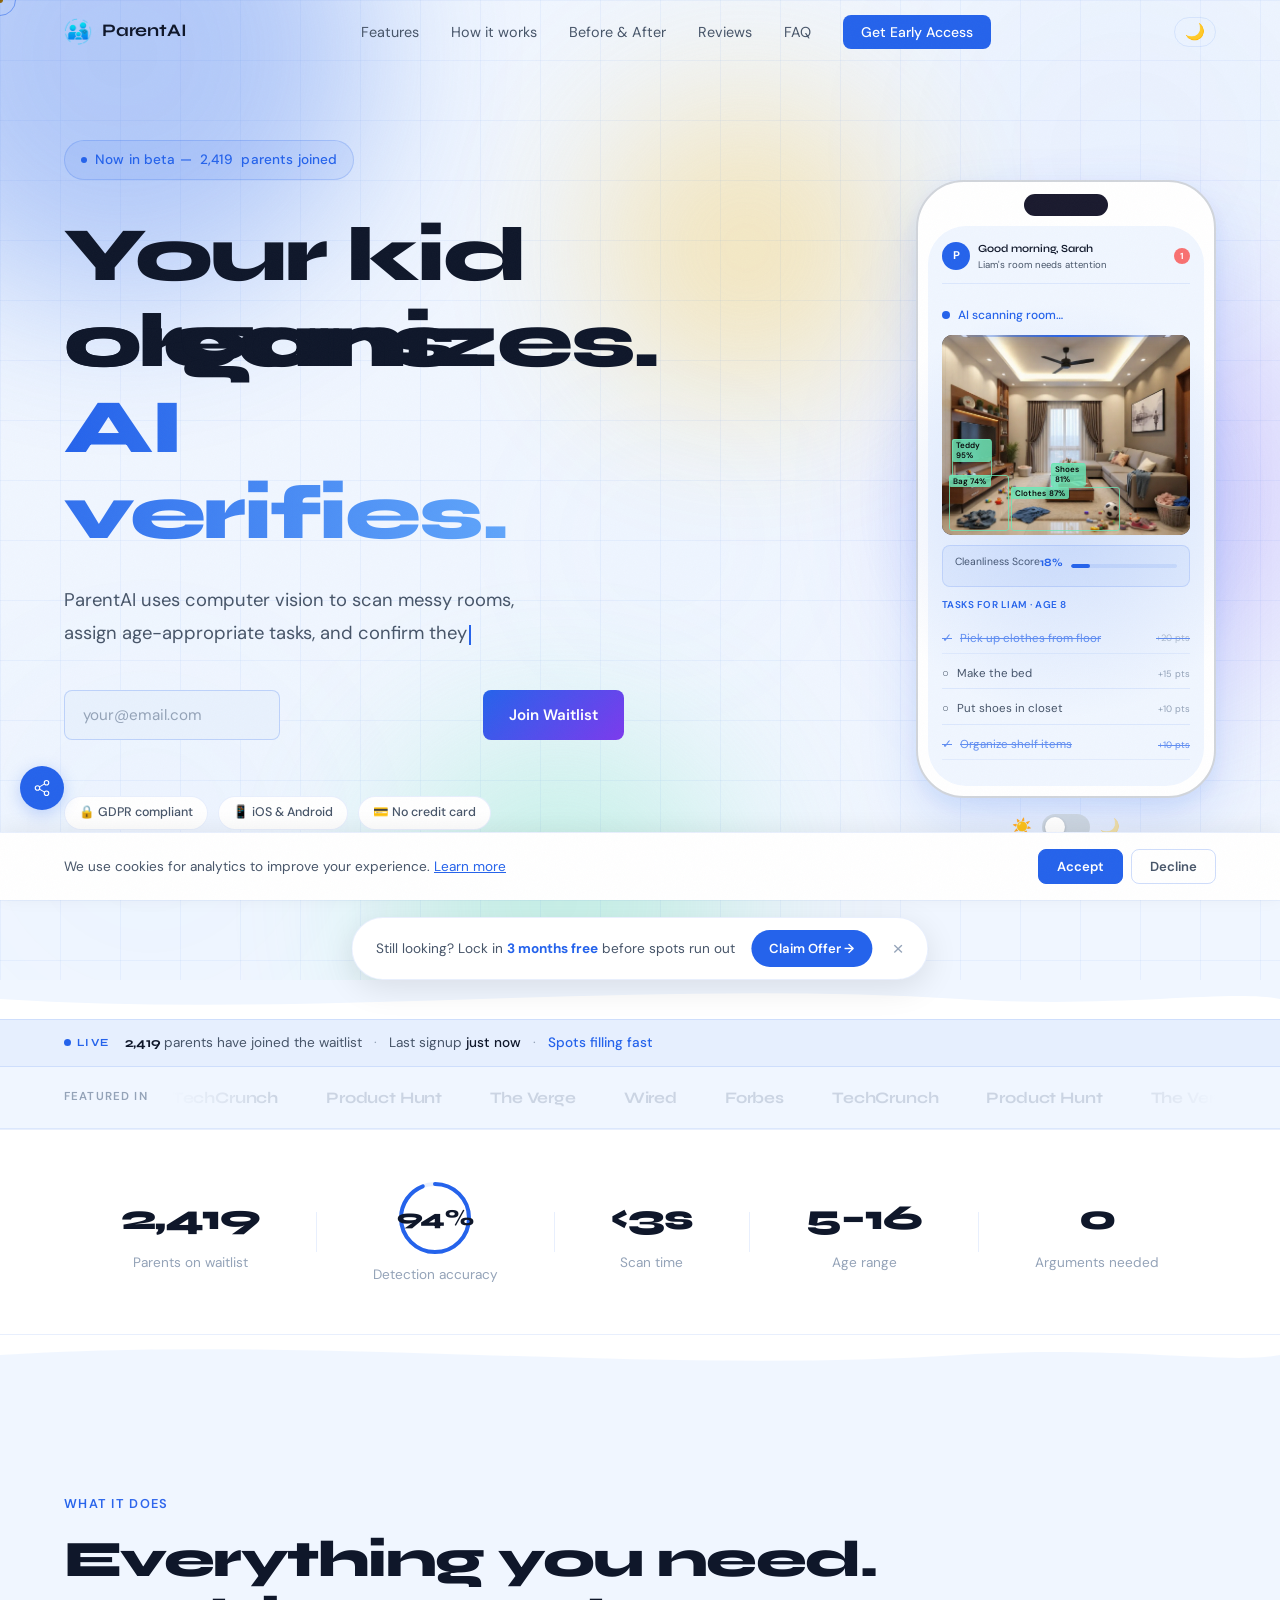
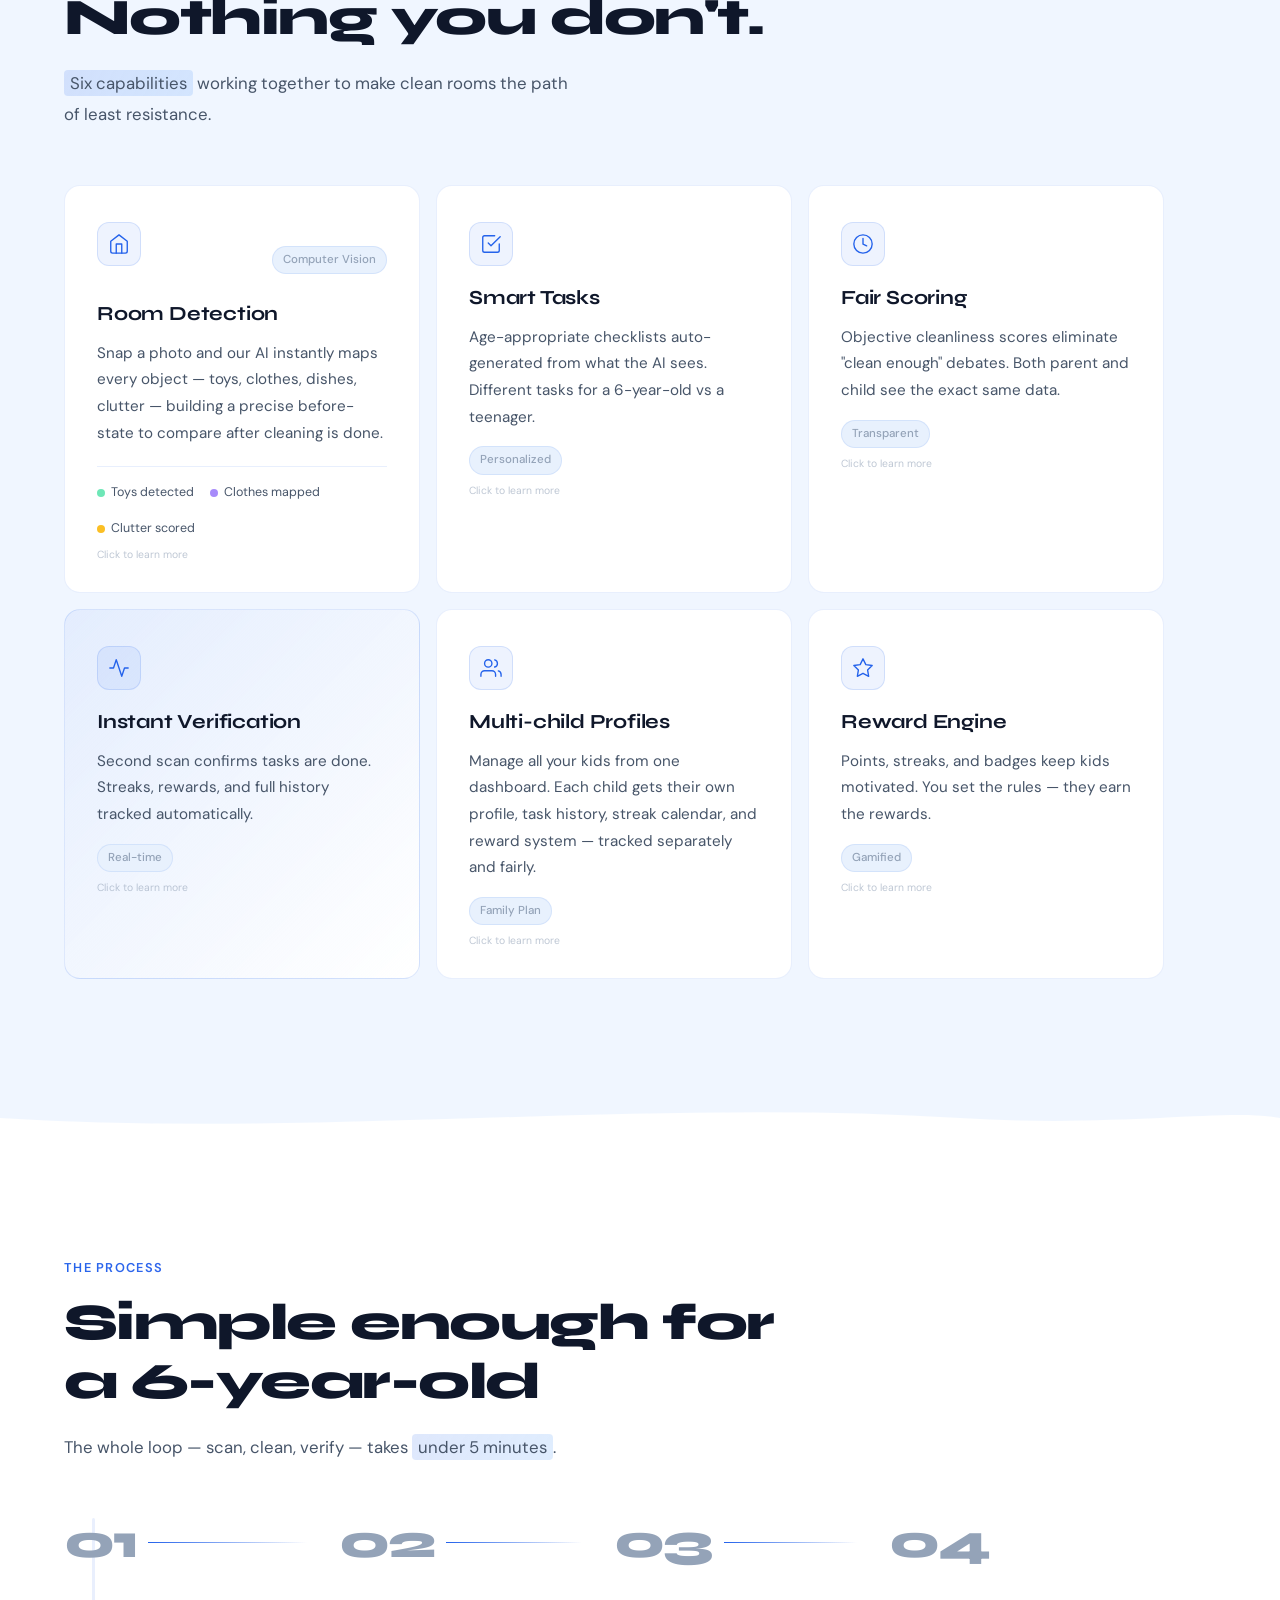
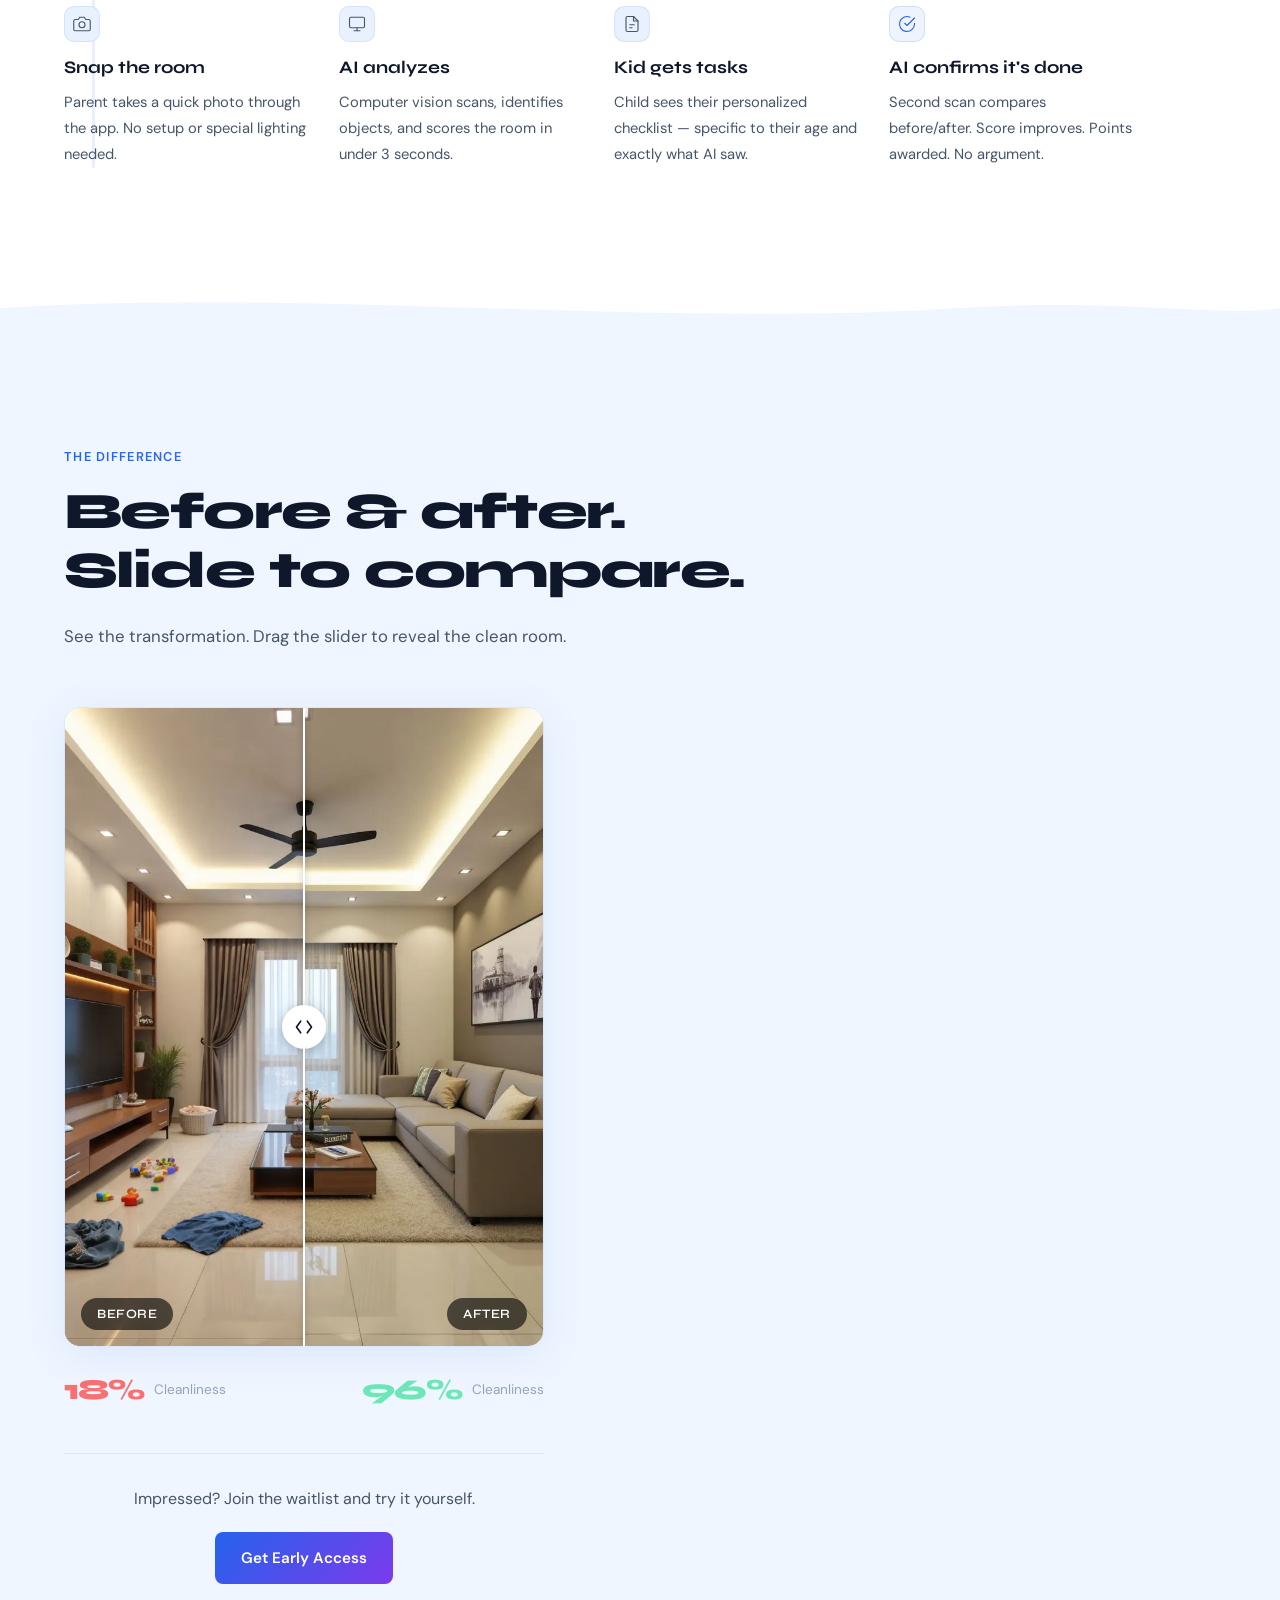
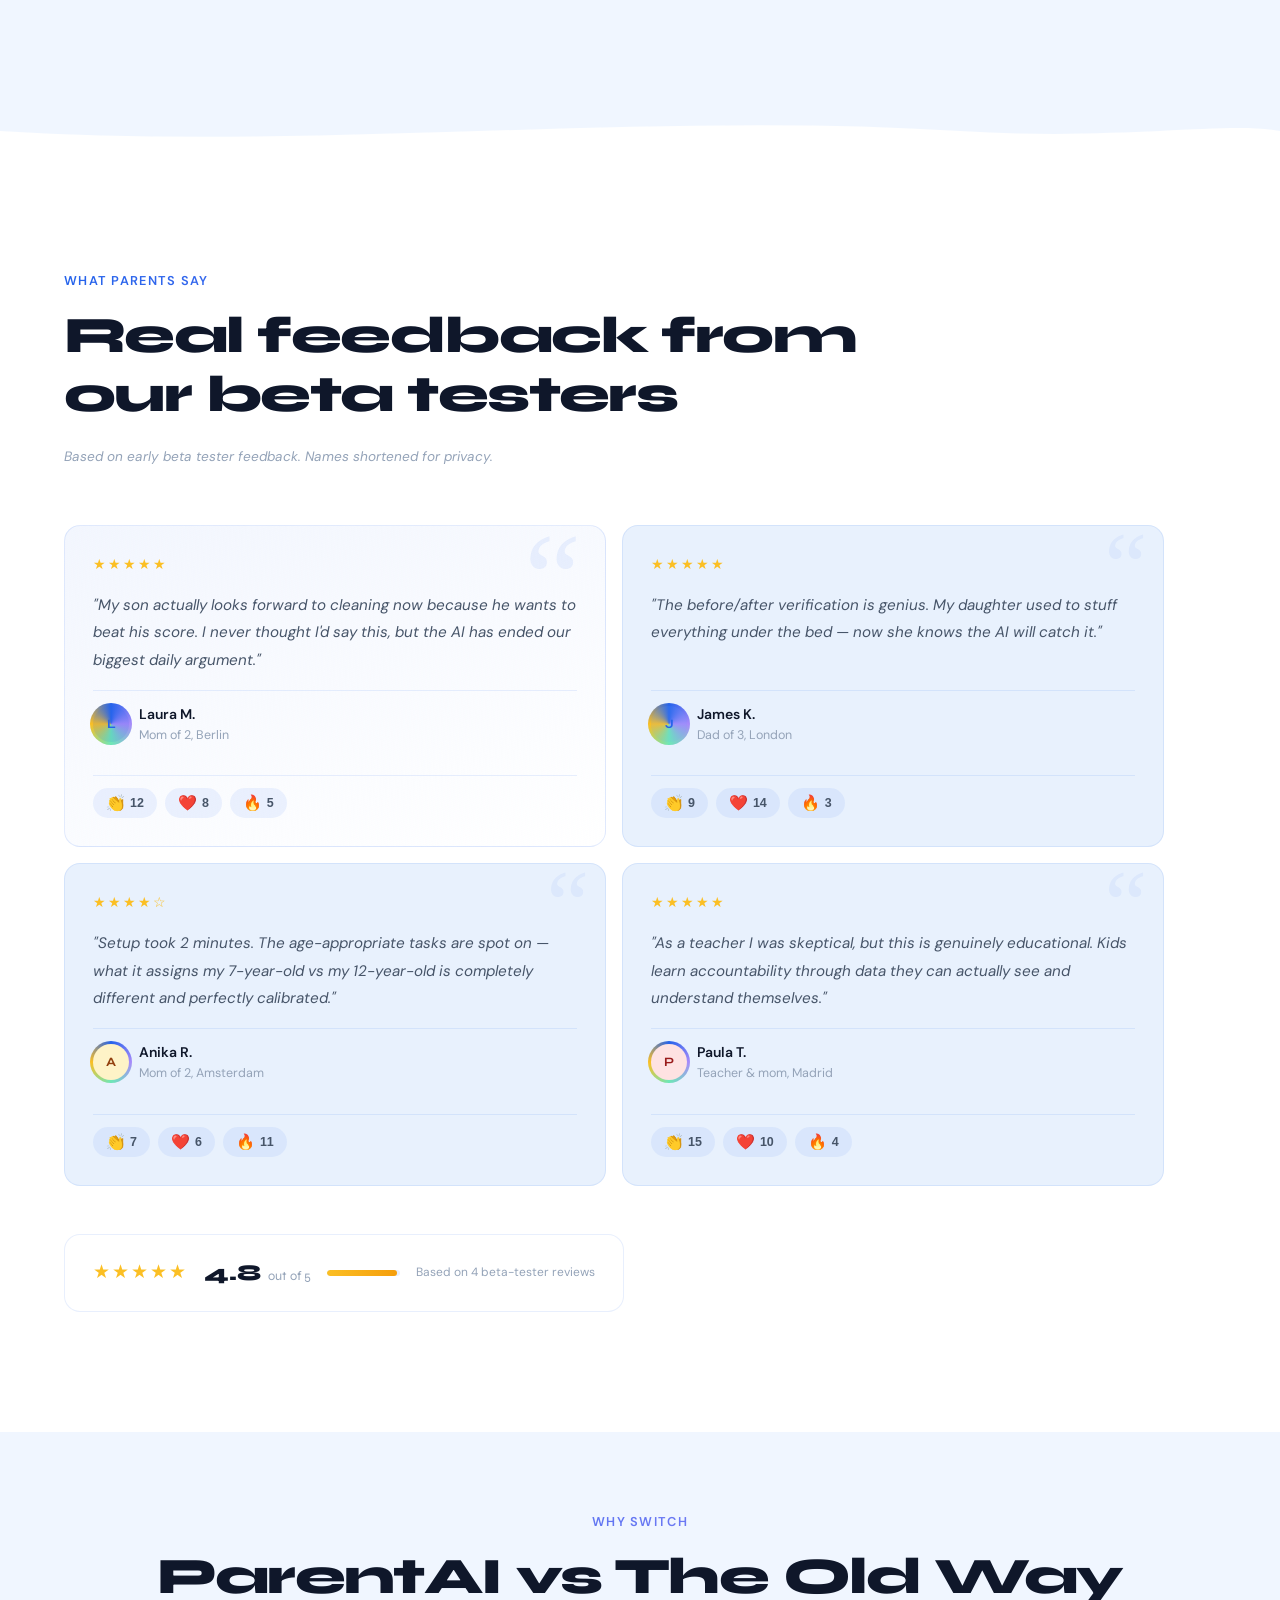
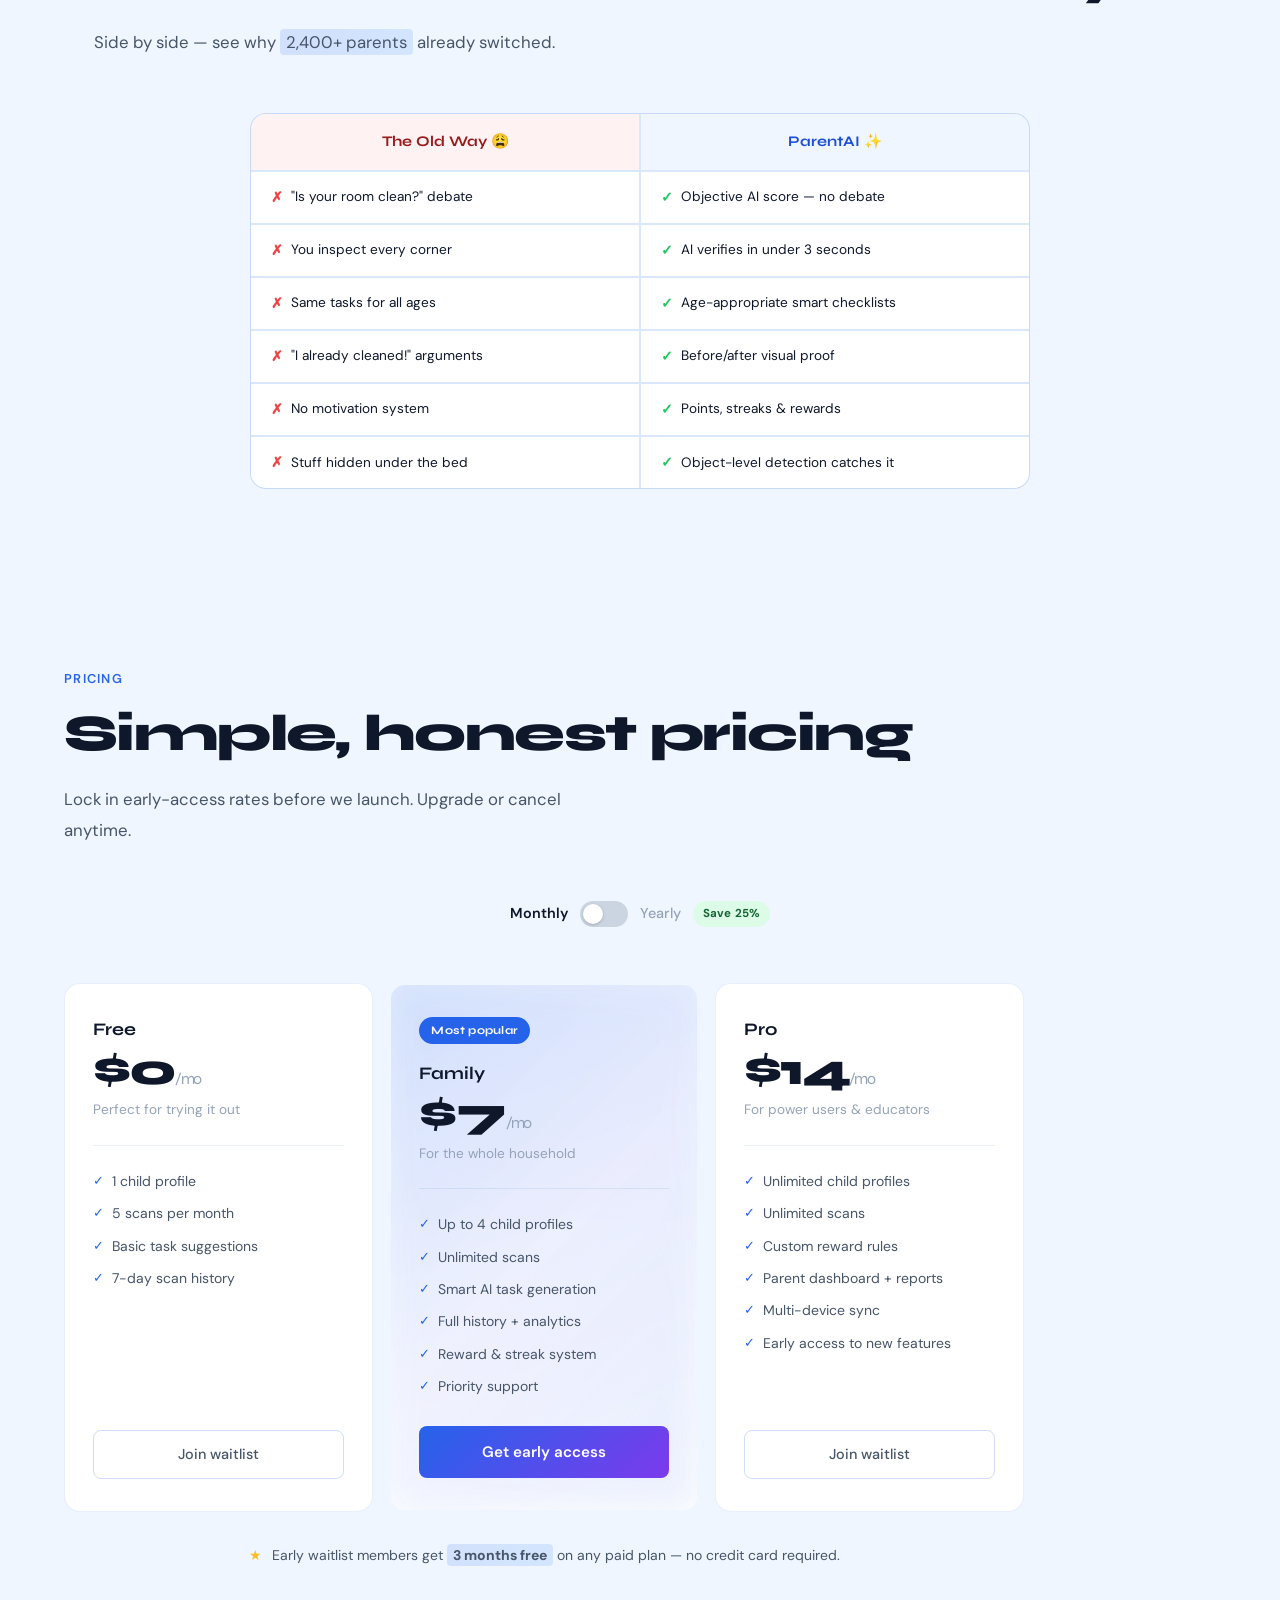
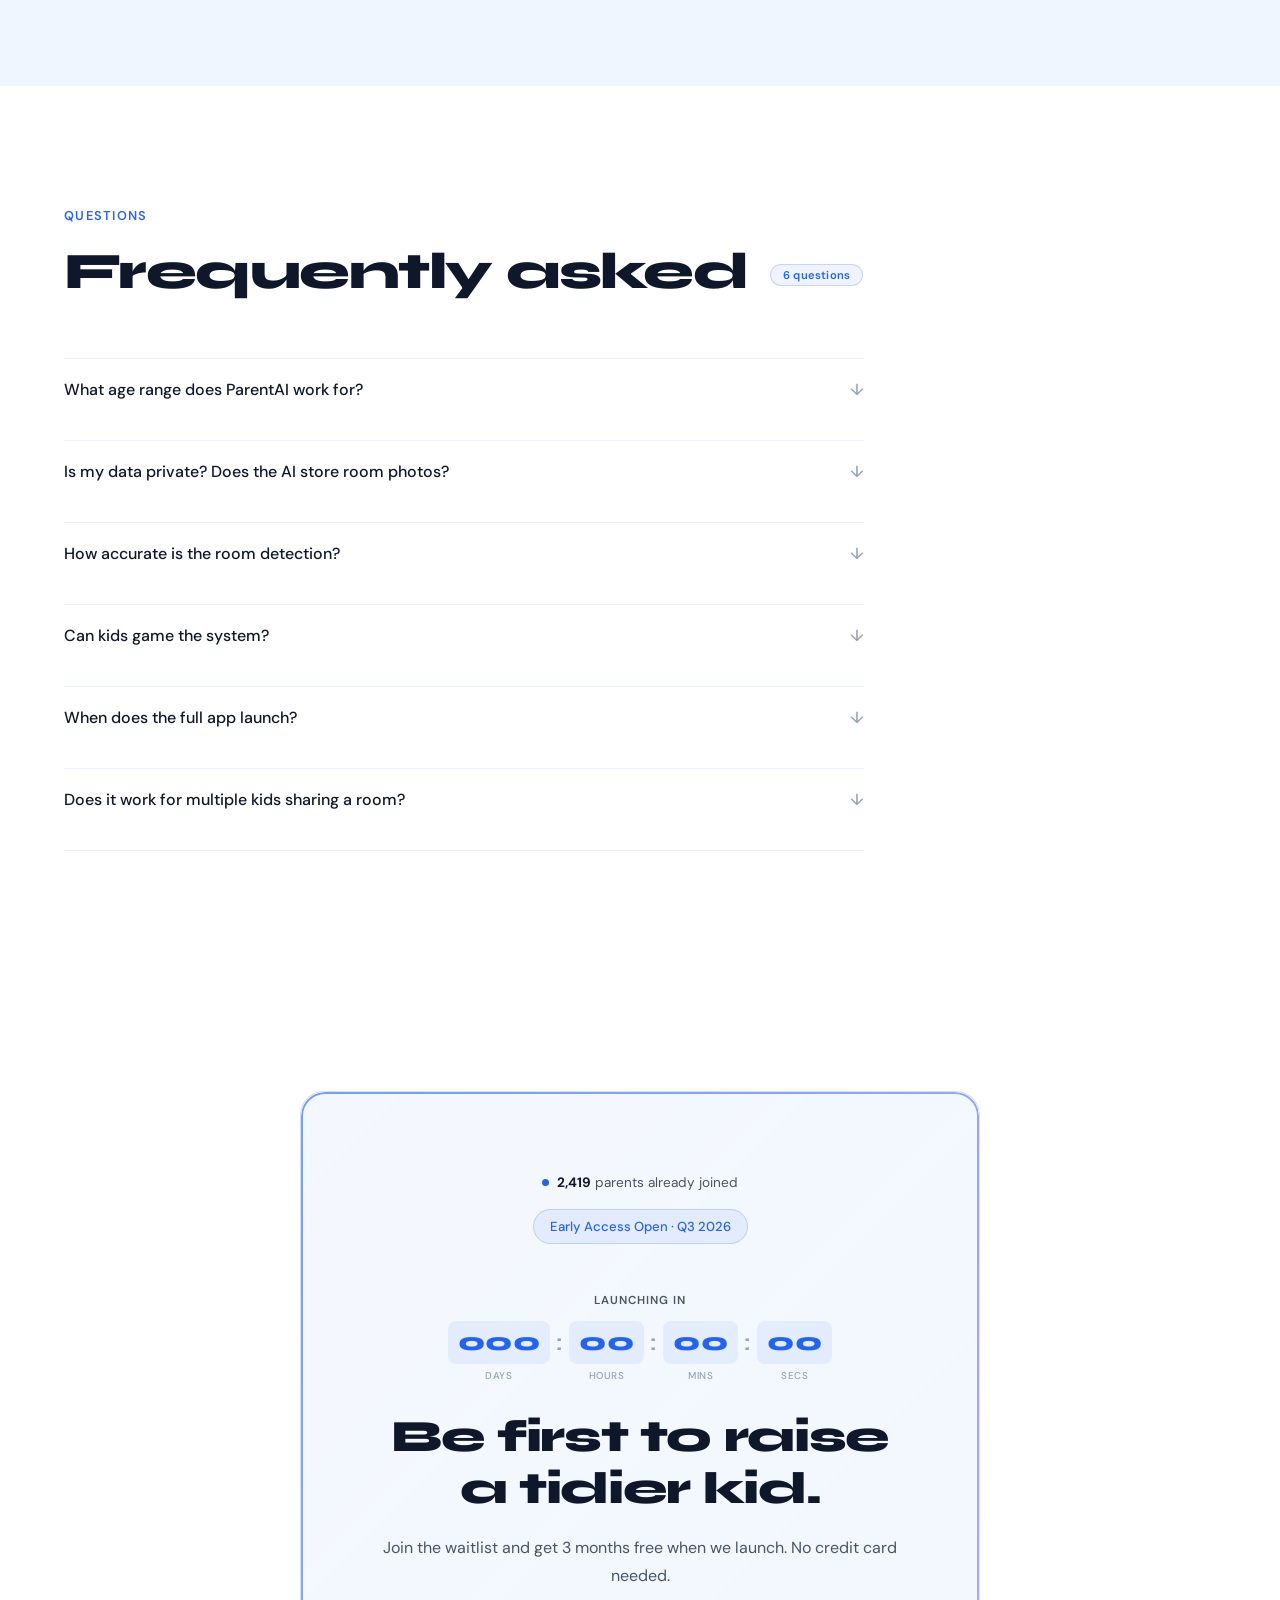
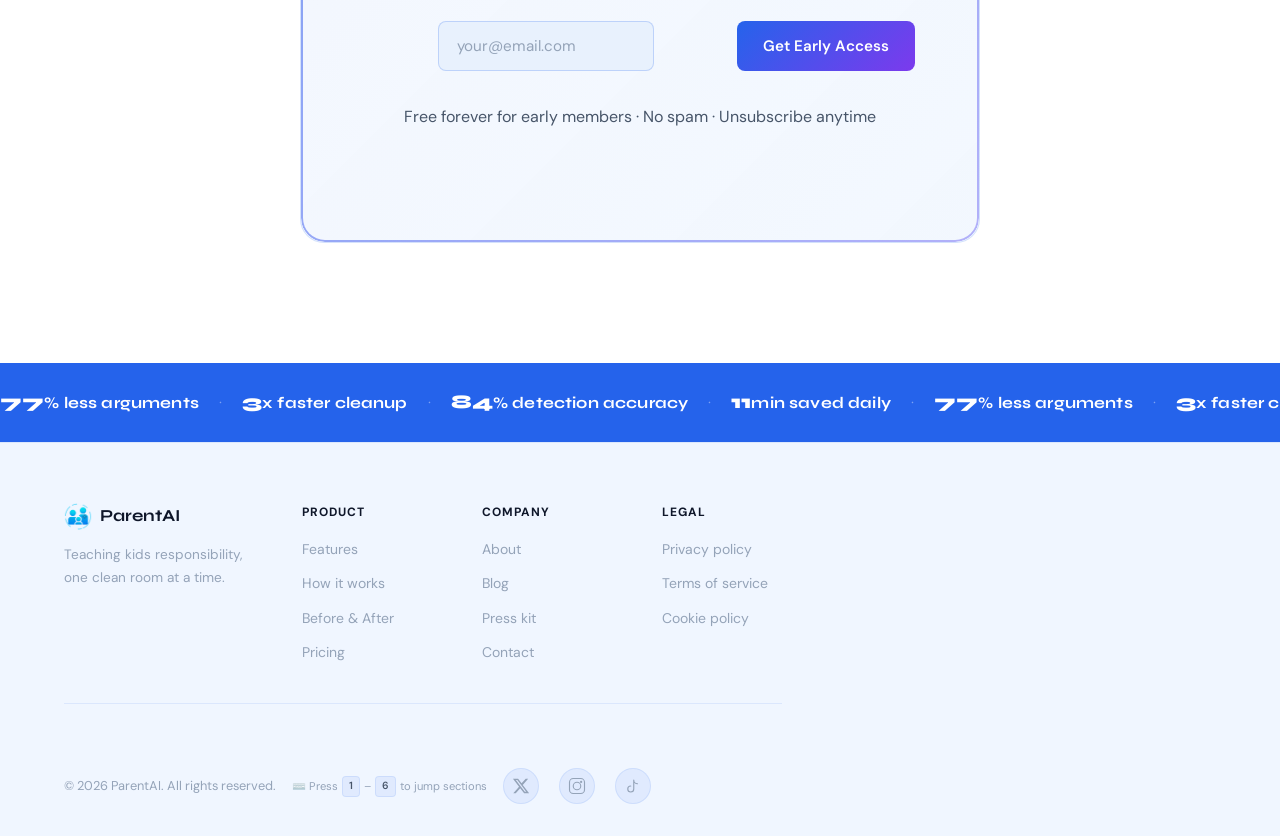
==== commit 8d06f25d: "Add 10 features: nav underlines, gradient CTAs, waitlist glow, rating bar, step reveal, card shine, " ====
--- a/parentai/index.html
+++ b/parentai/index.html
@@ -603,6 +603,12 @@
         </div>
       </div>
     </div>
+    <div class="testi-rating-bar">
+      <div class="trb-stars">★★★★★</div>
+      <div class="trb-score">4.8 <span>out of 5</span></div>
+      <div class="trb-bar"><div class="trb-fill" style="width:96%"></div></div>
+      <div class="trb-count">Based on 4 beta-tester reviews</div>
+    </div>
     <div class="testi-scroll-dots" id="testiDots"></div>
   </section>
 
@@ -677,6 +683,7 @@
         <div class="pricing-popular-badge">Most popular</div>
         <div class="pricing-tier">Family</div>
         <div class="pricing-price" data-monthly="7" data-yearly="5">$7<span>/mo</span></div>
+        <div class="pricing-savings" id="pricingSavings"></div>
         <div class="pricing-desc">For the whole household</div>
         <ul class="pricing-features">
           <li><span class="pf-check">✓</span>Up to 4 child profiles</li>
@@ -692,6 +699,7 @@
       <div class="pricing-card">
         <div class="pricing-tier">Pro</div>
         <div class="pricing-price" data-monthly="14" data-yearly="10">$14<span>/mo</span></div>
+        <div class="pricing-savings" id="pricingSavingsPro"></div>
         <div class="pricing-desc">For power users & educators</div>
         <ul class="pricing-features">
           <li><span class="pf-check">✓</span>Unlimited child profiles</li>
@@ -886,9 +894,15 @@
           <span class="shortcut-hint">⌨️ Press <kbd>1</kbd>–<kbd>6</kbd> to jump sections</span>
         </div>
         <div class="footer-socials">
-          <a href="#" class="social-link">Twitter</a>
-          <a href="#" class="social-link">Instagram</a>
-          <a href="#" class="social-link">LinkedIn</a>
+          <a href="#" class="social-link" aria-label="Twitter / X">
+            <svg width="18" height="18" fill="none" viewBox="0 0 24 24"><path d="M18.244 2.25h3.308l-7.227 8.26 8.502 11.24H16.17l-5.214-6.817L4.99 21.75H1.68l7.73-8.835L1.254 2.25H8.08l4.713 6.231zm-1.161 17.52h1.833L7.084 4.126H5.117z" fill="currentColor"/></svg>
+          </a>
+          <a href="#" class="social-link" aria-label="Instagram">
+            <svg width="18" height="18" fill="none" viewBox="0 0 24 24"><rect x="2" y="2" width="20" height="20" rx="5" stroke="currentColor" stroke-width="1.5"/><circle cx="12" cy="12" r="5" stroke="currentColor" stroke-width="1.5"/><circle cx="17.5" cy="6.5" r="1.5" fill="currentColor"/></svg>
+          </a>
+          <a href="#" class="social-link" aria-label="TikTok">
+            <svg width="18" height="18" fill="none" viewBox="0 0 24 24"><path d="M9 12a4 4 0 104 4V4a5 5 0 005 5" stroke="currentColor" stroke-width="1.5" stroke-linecap="round" stroke-linejoin="round"/></svg>
+          </a>
         </div>
       </div>
     </div>
--- a/parentai/style.css
+++ b/parentai/style.css
@@ -1690,8 +1690,7 @@
 .testimonials-grid {
   margin-top: 56px;
   display: grid;
-  grid-template-columns: 1.4fr 1fr 1fr;
-  grid-template-rows: 1fr 1fr;
+  grid-template-columns: 1fr 1fr;
   gap: 16px;
   max-width: 1100px;
 }
@@ -1711,7 +1710,6 @@
 }
 
 .testi-featured {
-  grid-row: span 2;
   background: linear-gradient(160deg, rgba(37,99,235,0.06), var(--bg2));
   border-color: rgba(37,99,235,0.12);
 }
@@ -1731,7 +1729,7 @@
 }
 
 .testi-featured .testi-quote {
-  font-size: 1.05rem;
+  font-size: 0.95rem;
 }
 
 .testi-author {
@@ -2080,10 +2078,6 @@
   .testimonials-grid {
     grid-template-columns: 1fr 1fr;
   }
-  .testi-featured {
-    grid-row: span 1;
-    grid-column: span 2;
-  }
 }
 
 @media (max-width: 900px) {
@@ -2092,7 +2086,6 @@
   .step-connector { display: none; }
   .pricing-grid { grid-template-columns: 1fr; max-width: 420px; }
   .testimonials-grid { grid-template-columns: 1fr; }
-  .testi-featured { grid-column: span 1; }
   .features-grid { grid-template-columns: 1fr 1fr; }
   .footer-top { flex-direction: column; gap: 32px; }
   .footer-brand { max-width: 100%; }
@@ -4317,4 +4310,276 @@
   top: 0;
   outline: 2px solid var(--accent);
   outline-offset: 2px;
+}
+
+/* ═══════════════════════════════════════════════════
+   BATCH – 10 new features
+   ═══════════════════════════════════════════════════ */
+
+/* ─── 1. Animated nav link underlines ────────────── */
+.nav-links a:not(.nav-cta) {
+  position: relative;
+}
+
+.nav-links a:not(.nav-cta)::after {
+  content: '';
+  position: absolute;
+  bottom: -4px;
+  left: 0;
+  width: 0;
+  height: 2px;
+  background: var(--accent);
+  border-radius: 1px;
+  transition: width 0.3s cubic-bezier(0.23, 1, 0.32, 1);
+}
+
+.nav-links a:not(.nav-cta):hover::after,
+.nav-links a:not(.nav-cta).active::after {
+  width: 100%;
+}
+
+/* ─── 2. Gradient animated CTA buttons ──────────── */
+.btn-primary {
+  background: linear-gradient(135deg, #2563eb, #7c3aed, #2563eb);
+  background-size: 200% 200%;
+  animation: gradientShift 4s ease infinite;
+}
+
+@keyframes gradientShift {
+  0% { background-position: 0% 50%; }
+  50% { background-position: 100% 50%; }
+  100% { background-position: 0% 50%; }
+}
+
+/* ─── 3. Waitlist card glow border ──────────────── */
+.waitlist-card {
+  position: relative;
+  overflow: hidden;
+}
+
+.waitlist-card::before {
+  content: '';
+  position: absolute;
+  inset: 0;
+  border-radius: 24px;
+  padding: 2px;
+  background: linear-gradient(135deg, #2563eb, #a78bfa, #60a5fa, #2563eb);
+  background-size: 400% 400%;
+  animation: glowBorder 6s ease infinite;
+  -webkit-mask: linear-gradient(#fff 0 0) content-box, linear-gradient(#fff 0 0);
+  -webkit-mask-composite: xor;
+  mask: linear-gradient(#fff 0 0) content-box, linear-gradient(#fff 0 0);
+  mask-composite: exclude;
+  pointer-events: none;
+  opacity: 0.6;
+}
+
+@keyframes glowBorder {
+  0% { background-position: 0% 50%; }
+  50% { background-position: 100% 50%; }
+  100% { background-position: 0% 50%; }
+}
+
+/* ─── 4. Testimonial average rating bar ─────────── */
+.testi-rating-bar {
+  display: flex;
+  align-items: center;
+  gap: 16px;
+  margin-top: 48px;
+  padding: 20px 28px;
+  background: var(--bg2);
+  border: 1px solid var(--border);
+  border-radius: var(--radius);
+  max-width: 560px;
+}
+
+.trb-stars {
+  color: #fbbf24;
+  font-size: 1.2rem;
+  letter-spacing: 2px;
+  flex-shrink: 0;
+}
+
+.trb-score {
+  font-family: var(--font-display);
+  font-size: 1.4rem;
+  font-weight: 800;
+  color: var(--text);
+  white-space: nowrap;
+}
+
+.trb-score span {
+  font-size: 0.8rem;
+  font-weight: 400;
+  color: var(--text-dim);
+}
+
+.trb-bar {
+  flex: 1;
+  height: 6px;
+  background: var(--border);
+  border-radius: 3px;
+  overflow: hidden;
+  min-width: 60px;
+}
+
+.trb-fill {
+  height: 100%;
+  background: linear-gradient(90deg, #fbbf24, #f59e0b);
+  border-radius: 3px;
+  transition: width 1s ease;
+}
+
+.trb-count {
+  font-size: 0.75rem;
+  color: var(--text-dim);
+  white-space: nowrap;
+}
+
+@media (max-width: 600px) {
+  .testi-rating-bar {
+    flex-wrap: wrap;
+    gap: 8px 16px;
+  }
+}
+
+/* ─── 5. How-it-works step reveal animation ─────── */
+.step {
+  opacity: 0;
+  transform: translateX(-40px);
+  transition: opacity 0.6s ease, transform 0.6s cubic-bezier(0.23, 1, 0.32, 1);
+}
+
+.step:nth-child(odd) {
+  transform: translateX(-40px);
+}
+
+.step:nth-child(even) {
+  transform: translateX(40px);
+}
+
+.step.step-visible {
+  opacity: 1;
+  transform: translateX(0);
+}
+
+/* ─── 6. Feature card shine sweep ───────────────── */
+.feature-card::after {
+  content: '';
+  position: absolute;
+  top: 0;
+  left: -100%;
+  width: 60%;
+  height: 100%;
+  background: linear-gradient(
+    105deg,
+    transparent 40%,
+    rgba(255, 255, 255, 0.15) 45%,
+    rgba(255, 255, 255, 0.25) 50%,
+    rgba(255, 255, 255, 0.15) 55%,
+    transparent 60%
+  );
+  transition: left 0.6s ease;
+  pointer-events: none;
+  z-index: 1;
+}
+
+.feature-card:hover::after {
+  left: 130%;
+}
+
+body.dark-mode .feature-card::after {
+  background: linear-gradient(
+    105deg,
+    transparent 40%,
+    rgba(255, 255, 255, 0.05) 45%,
+    rgba(255, 255, 255, 0.08) 50%,
+    rgba(255, 255, 255, 0.05) 55%,
+    transparent 60%
+  );
+}
+
+/* ─── 7. Comparison row hover highlight ─────────── */
+.ct-row:hover .ct-cell {
+  background: var(--accent-dim);
+  transition: background 0.2s ease;
+}
+
+.ct-row:hover .ct-cell.ct-new {
+  background: rgba(37, 99, 235, 0.1);
+}
+
+body.dark-mode .ct-row:hover .ct-cell {
+  background: rgba(37, 99, 235, 0.08);
+}
+
+/* ─── 8. Pricing savings calculator ─────────────── */
+.pricing-savings {
+  font-size: 0.78rem;
+  font-weight: 600;
+  color: #16a34a;
+  margin-bottom: 6px;
+  min-height: 1.2em;
+  transition: opacity 0.3s ease;
+}
+
+.pricing-savings:empty {
+  display: none;
+}
+
+body.dark-mode .pricing-savings {
+  color: #4ade80;
+}
+
+/* ─── 9. Hero counter entrance animation ────────── */
+.hero-badge {
+  animation: badgeEntrance 0.8s cubic-bezier(0.23, 1, 0.32, 1) 0.3s both;
+}
+
+@keyframes badgeEntrance {
+  from {
+    opacity: 0;
+    transform: translateY(-12px) scale(0.95);
+  }
+  to {
+    opacity: 1;
+    transform: translateY(0) scale(1);
+  }
+}
+
+#heroCounter {
+  display: inline-block;
+  transition: transform 0.3s ease;
+}
+
+.hero-badge:hover #heroCounter {
+  transform: scale(1.1);
+  color: var(--accent);
+}
+
+/* ─── 10. Footer social links with hover ────────── */
+.social-link {
+  display: inline-flex;
+  align-items: center;
+  justify-content: center;
+  width: 36px;
+  height: 36px;
+  border-radius: 50%;
+  background: var(--accent-dim);
+  border: 1px solid var(--border);
+  color: var(--text-dim);
+  transition: all 0.3s cubic-bezier(0.23, 1, 0.32, 1);
+  font-size: 0 !important;
+}
+
+.social-link:hover {
+  background: var(--accent);
+  color: #fff;
+  border-color: var(--accent);
+  transform: translateY(-3px) scale(1.1);
+  box-shadow: 0 6px 16px rgba(37, 99, 235, 0.25);
+}
+
+.social-link svg {
+  flex-shrink: 0;
 }
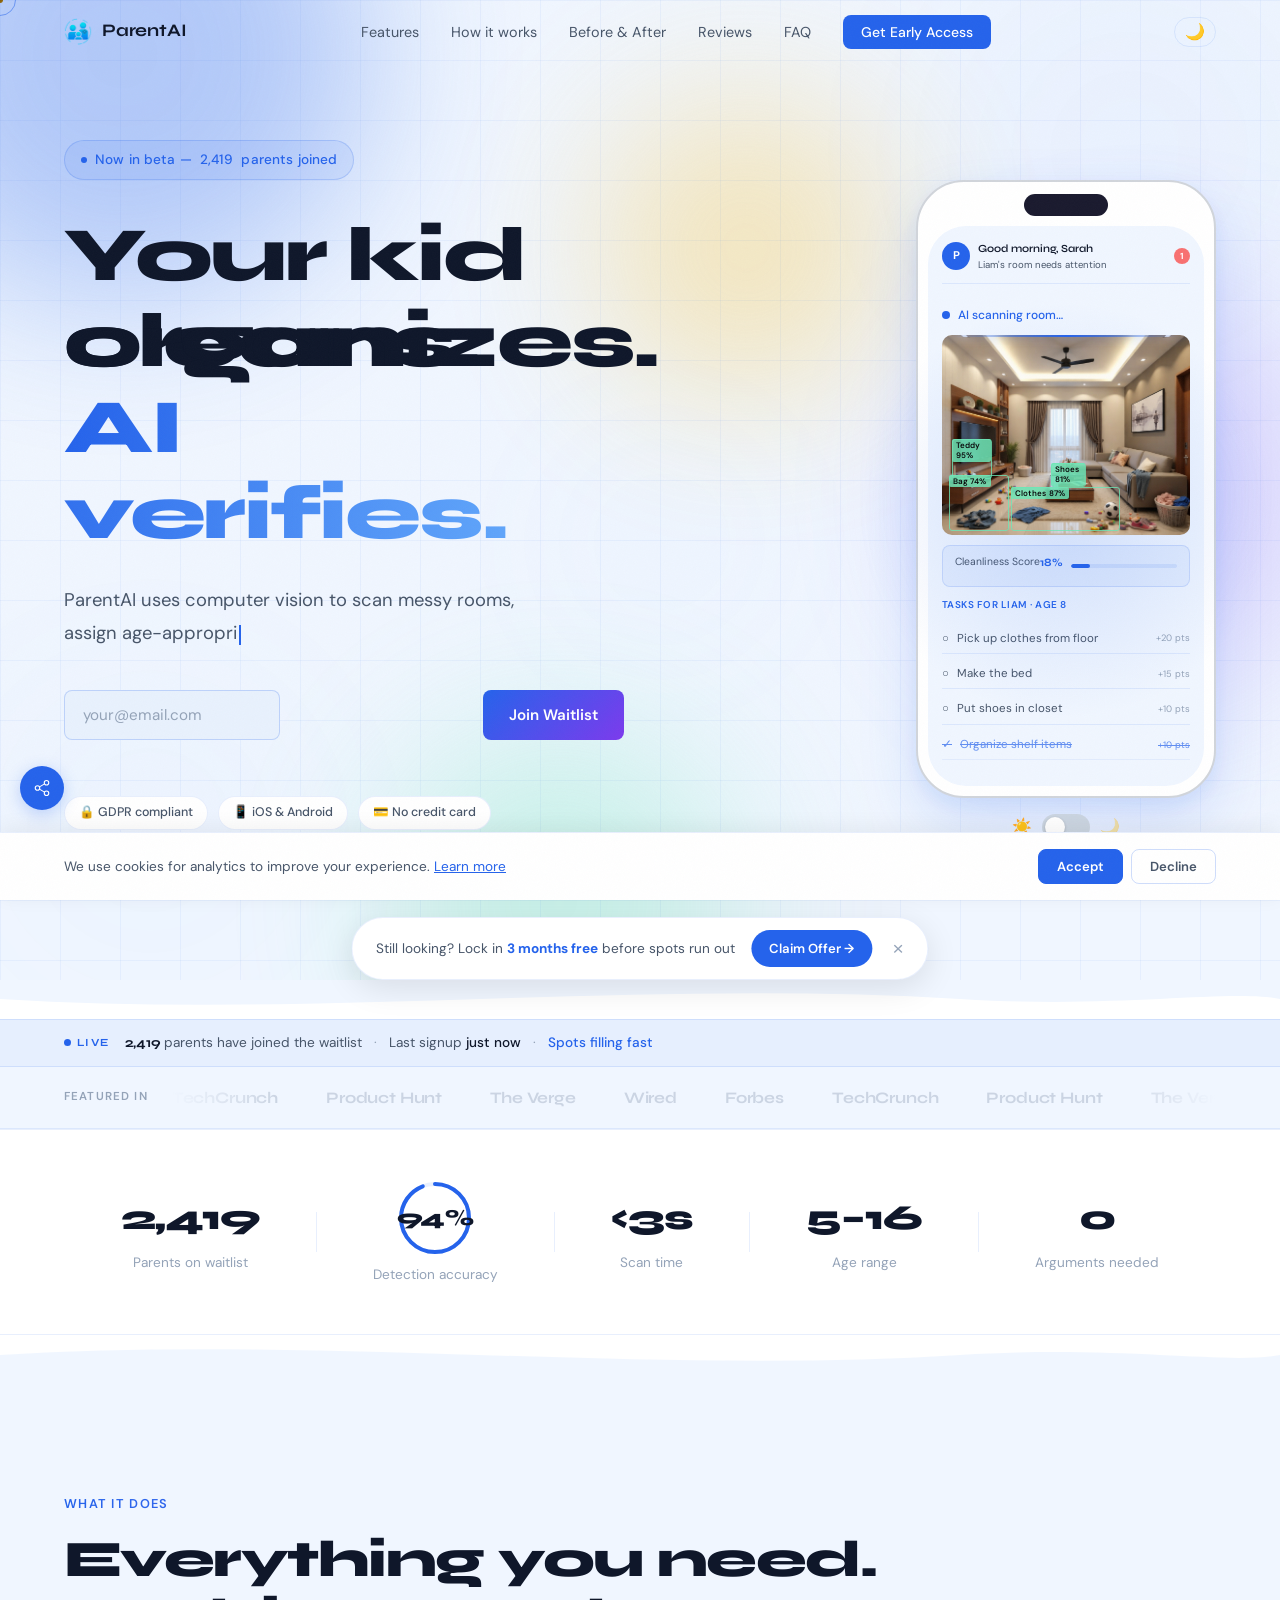
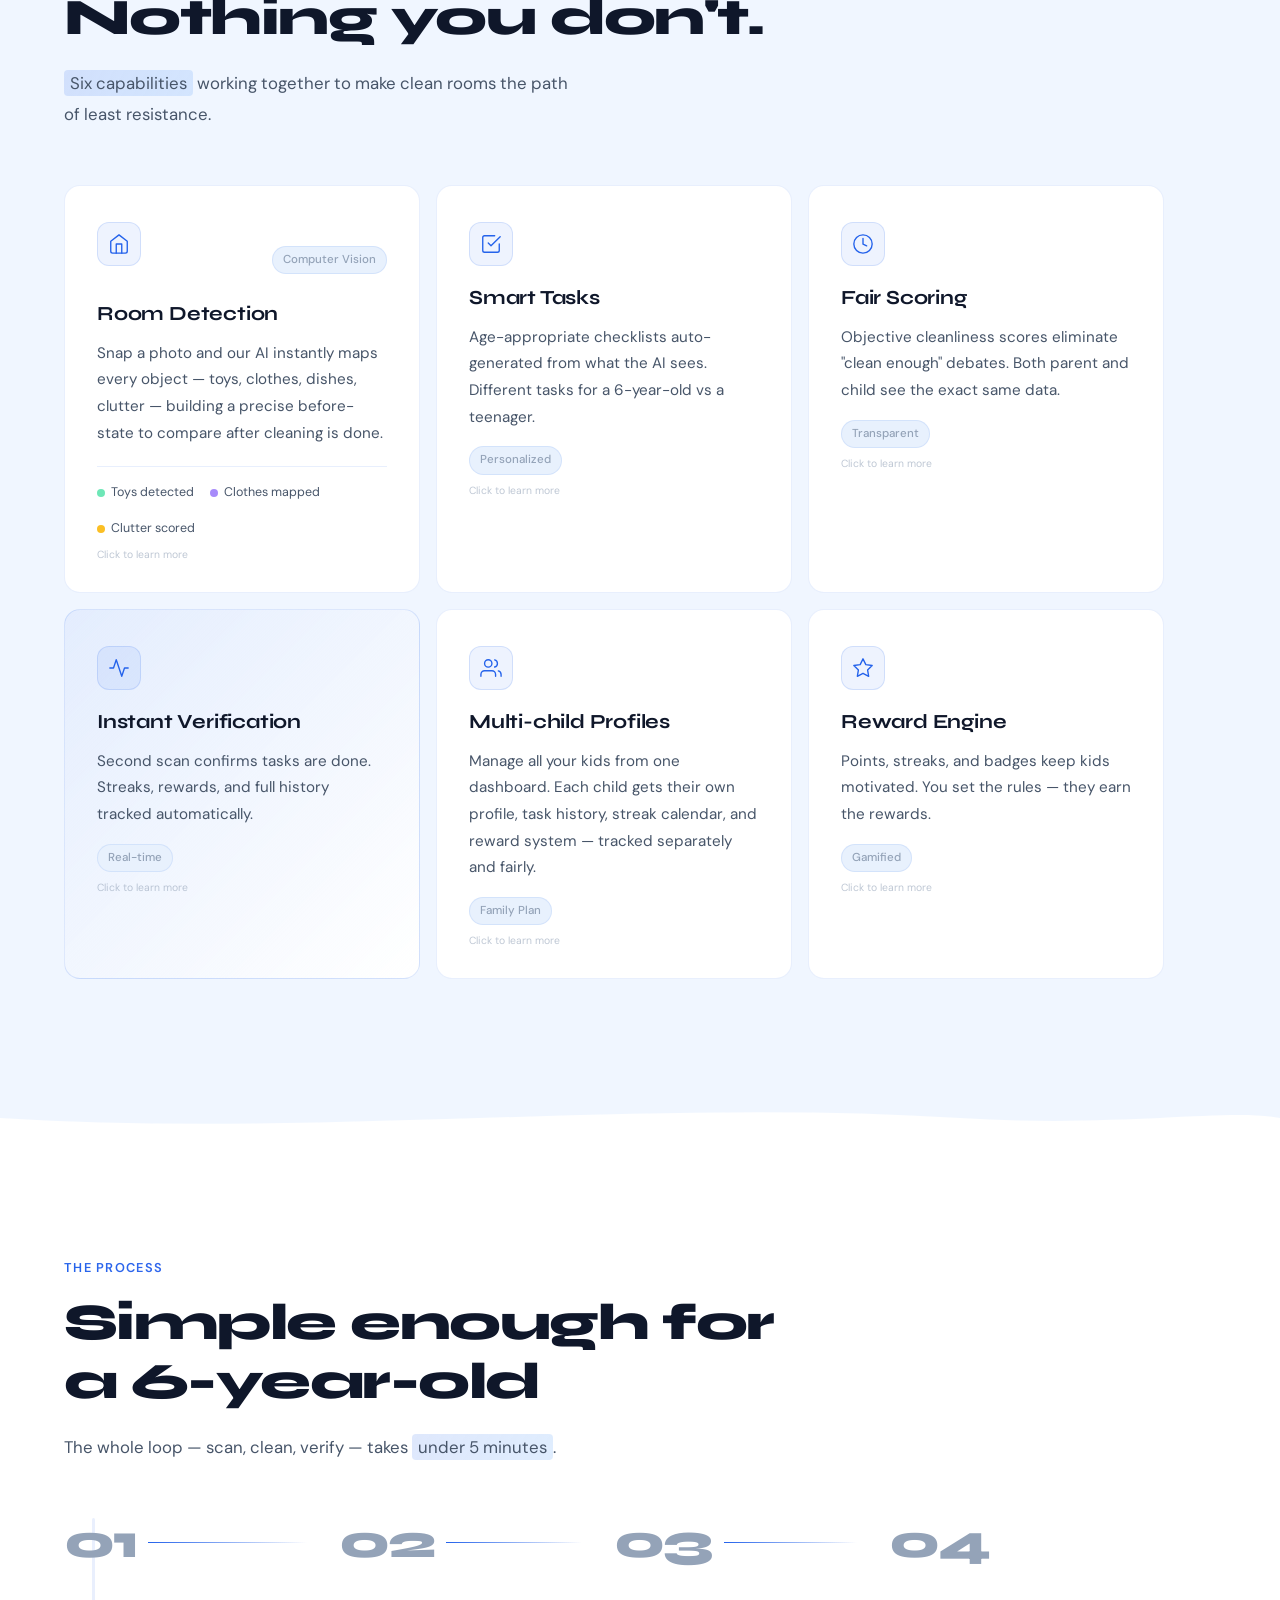
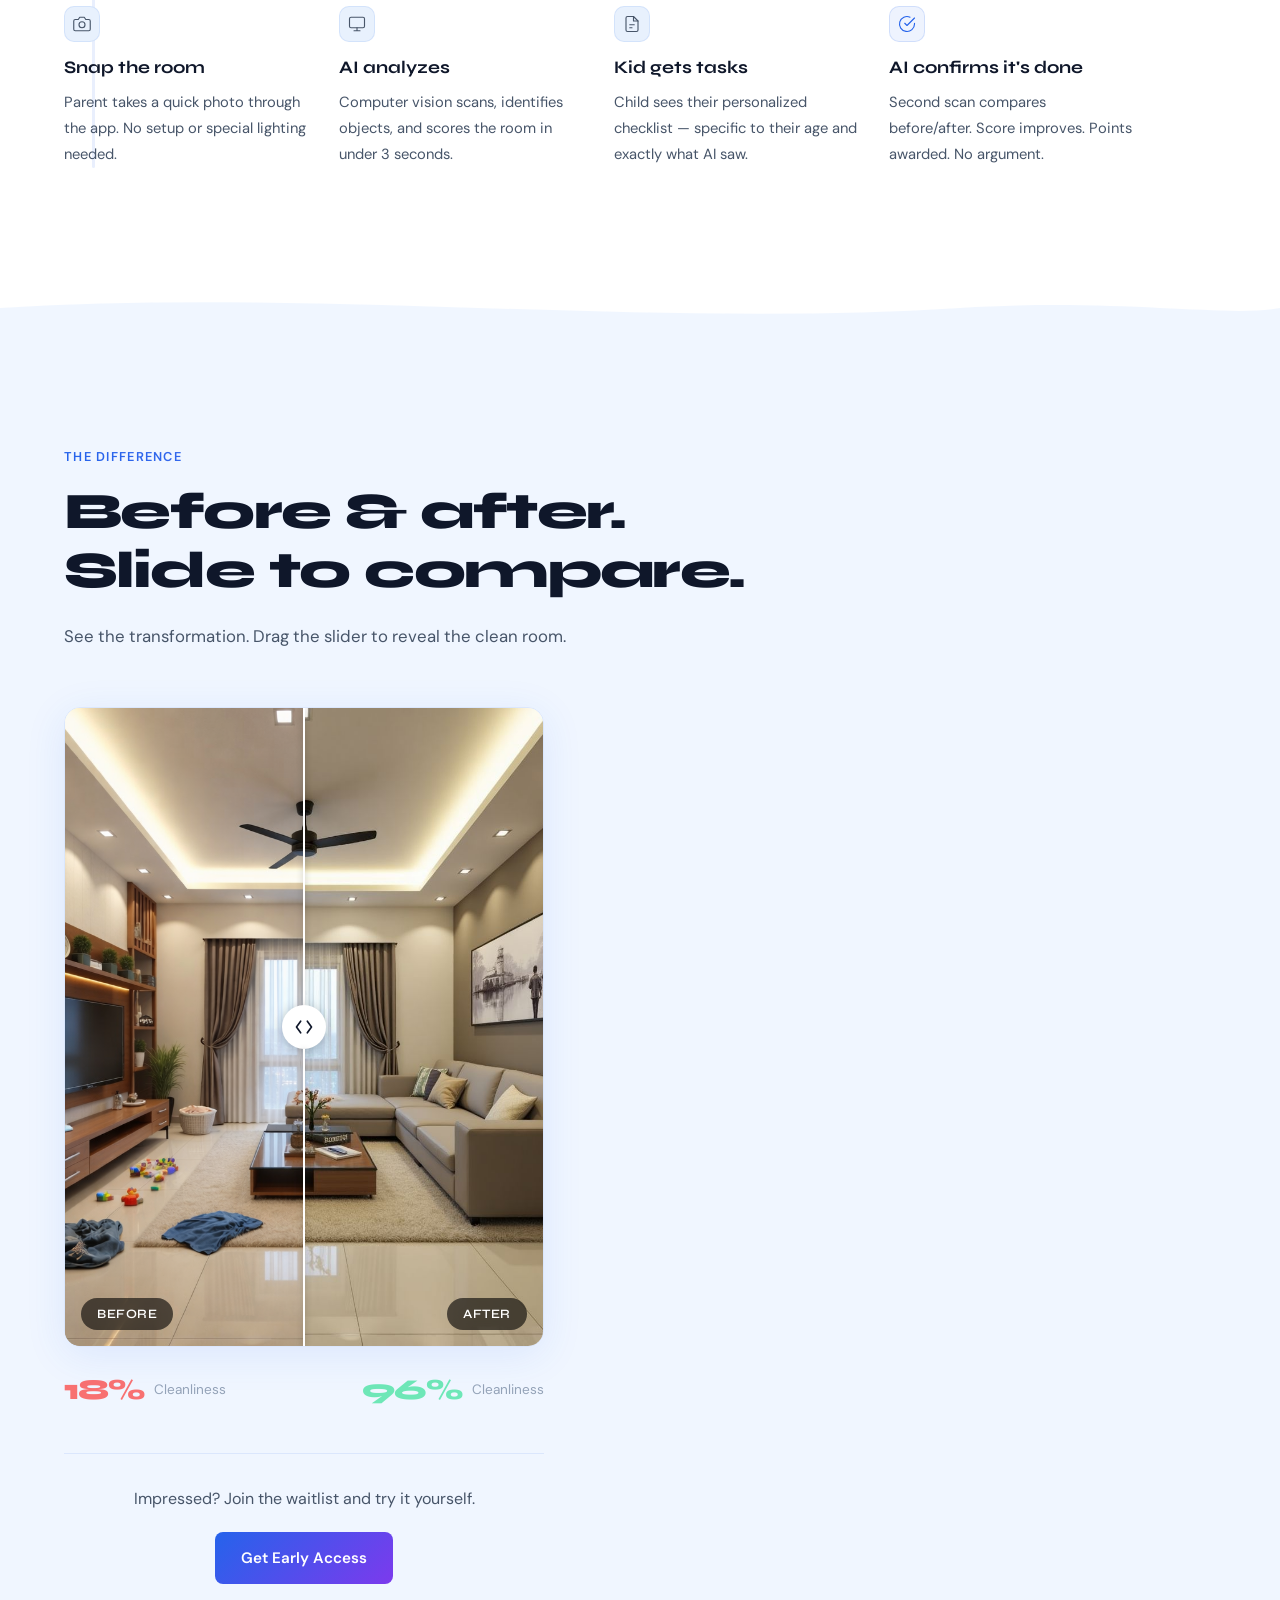
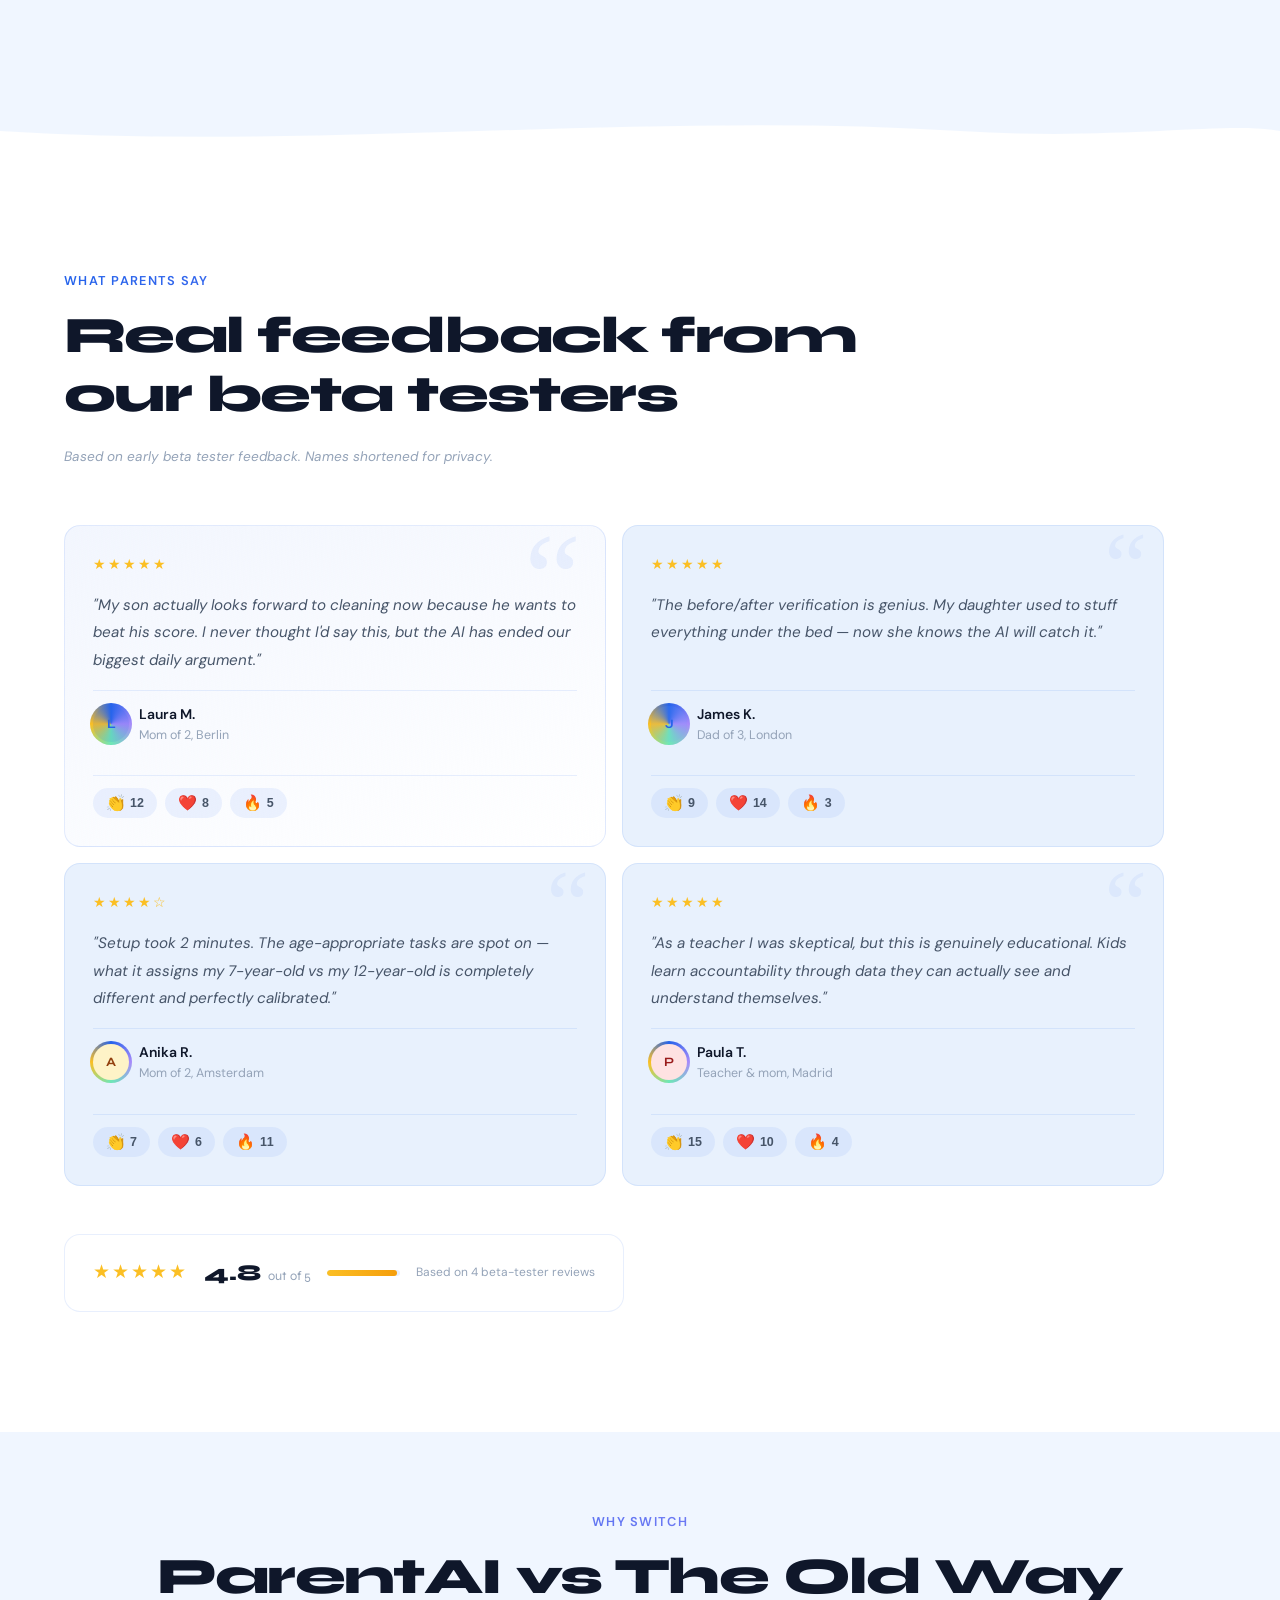
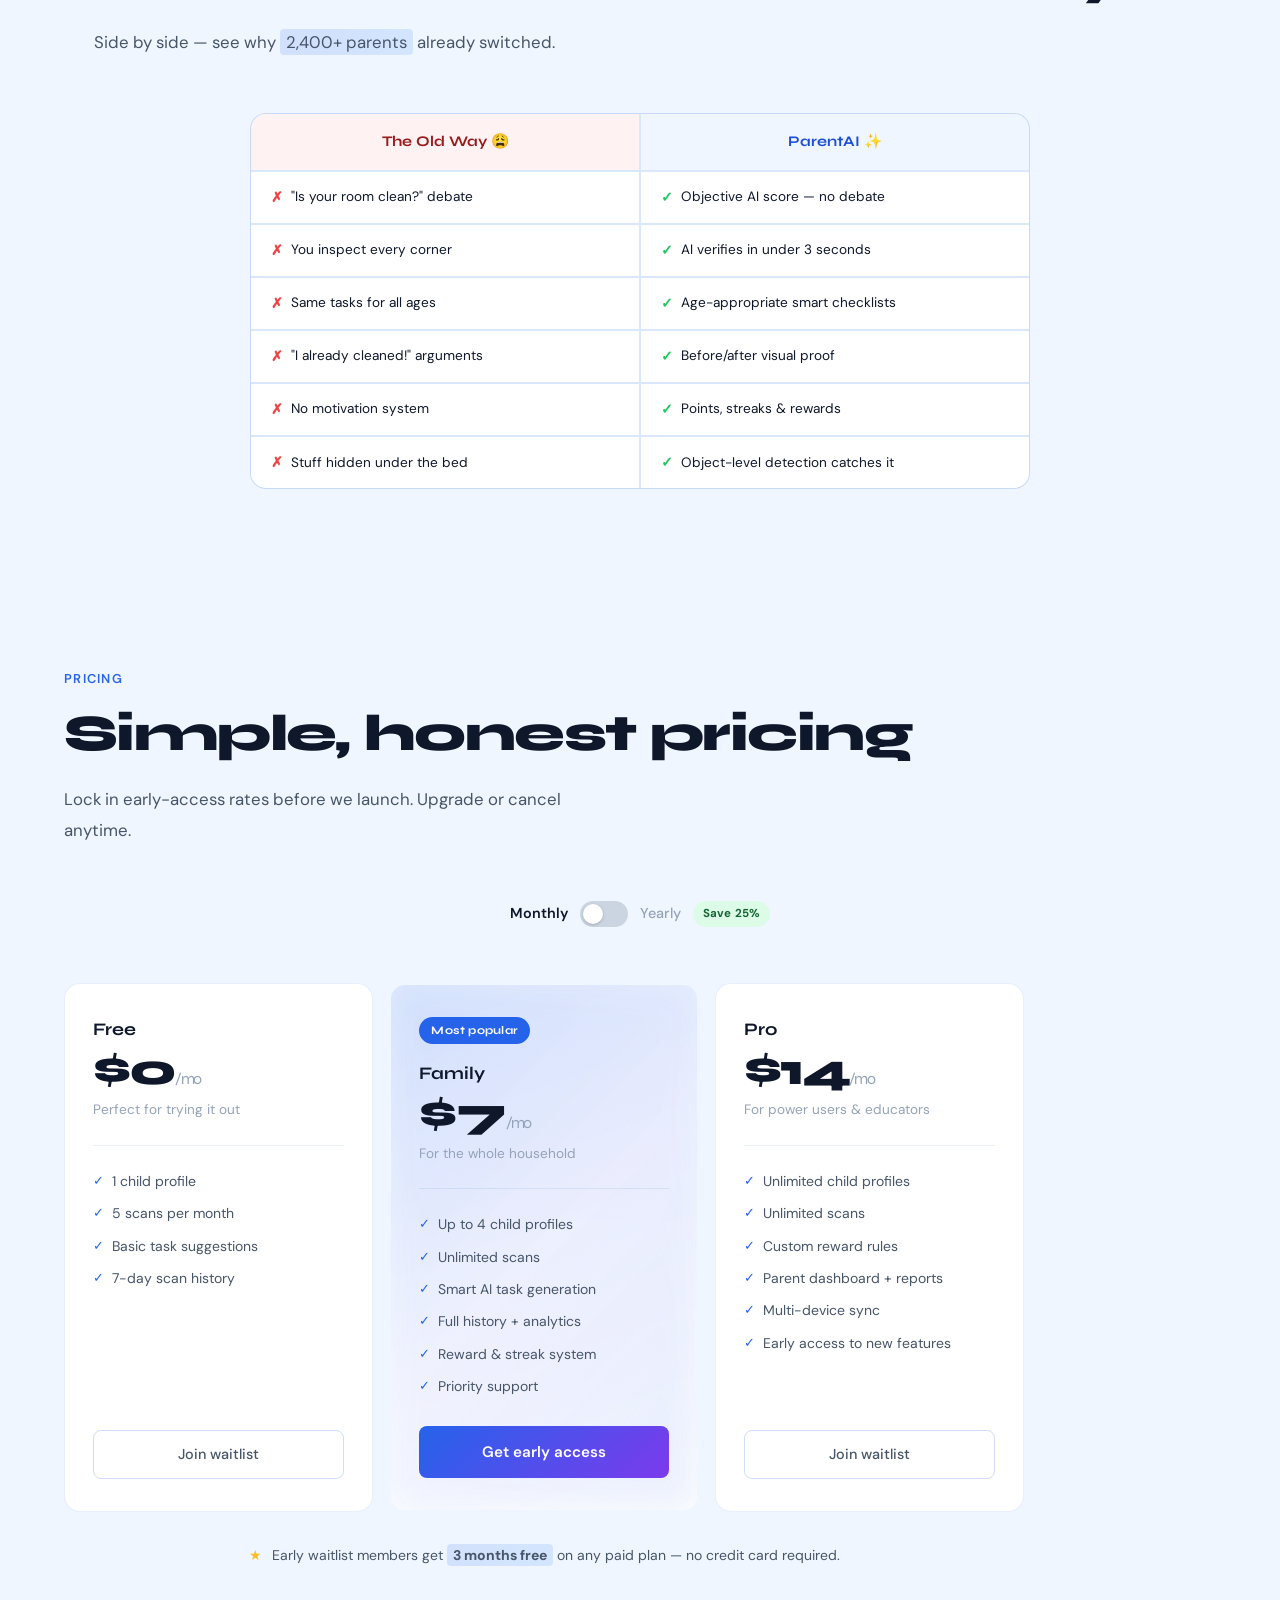
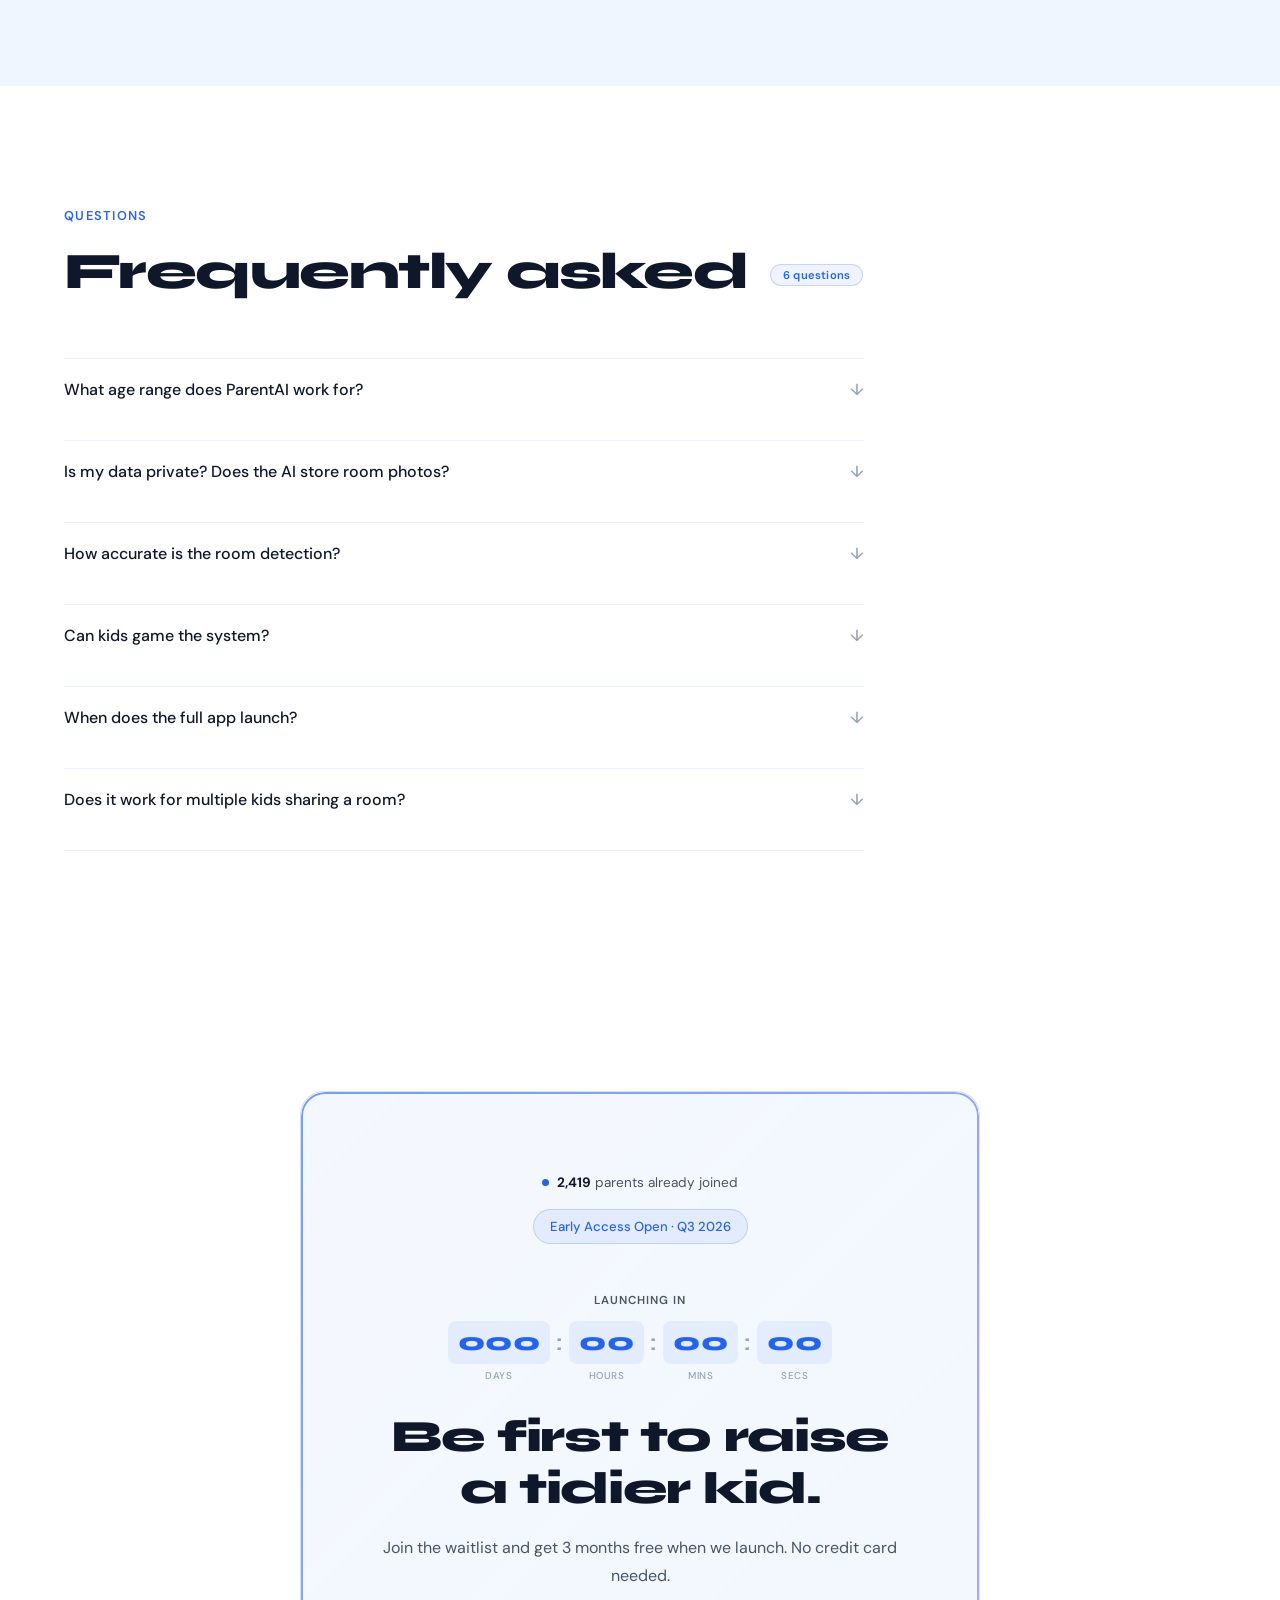
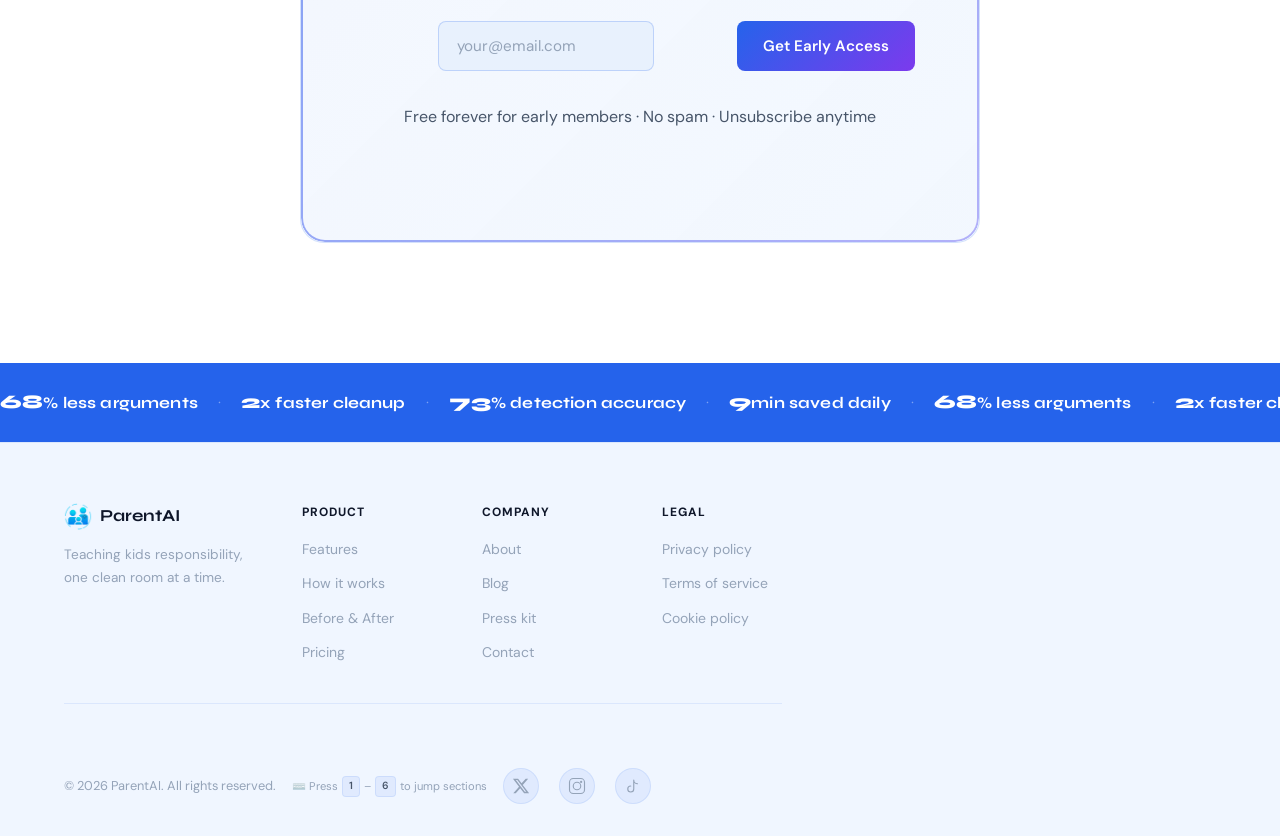
==== commit f6059406: "Remove WebP sources, use only PNG/JPG images" ====
--- a/parentai/index.html
+++ b/parentai/index.html
@@ -162,10 +162,7 @@
             <span>AI scanning room…</span>
           </div>
           <div class="room-preview room-preview-real">
-            <picture>
-              <source srcset="messy.webp" type="image/webp" />
               <img src="messy.png" alt="Messy room scan" class="room-real-img" />
-            </picture>
             <div class="scan-line"></div>
             <div class="detect-box box-clothes"><span class="detect-label">Clothes 87%</span></div>
             <div class="detect-box box-teddy"><span class="detect-label">Teddy 95%</span></div>
@@ -483,17 +480,11 @@
     <div class="ba-container">
       <div class="ba-wrapper" id="baWrapper">
         <div class="ba-after">
-          <picture>
-            <source srcset="clean.webp" type="image/webp" />
             <img src="clean.jpg" alt="Clean room" loading="lazy" />
-          </picture>
           <div class="ba-label ba-label-after">After</div>
         </div>
         <div class="ba-before" id="baBefore">
-          <picture>
-            <source srcset="messy.webp" type="image/webp" />
             <img src="messy.png" alt="Messy room" loading="lazy" />
-          </picture>
           <div class="ba-label ba-label-before">Before</div>
         </div>
         <div class="ba-handle" id="baHandle">
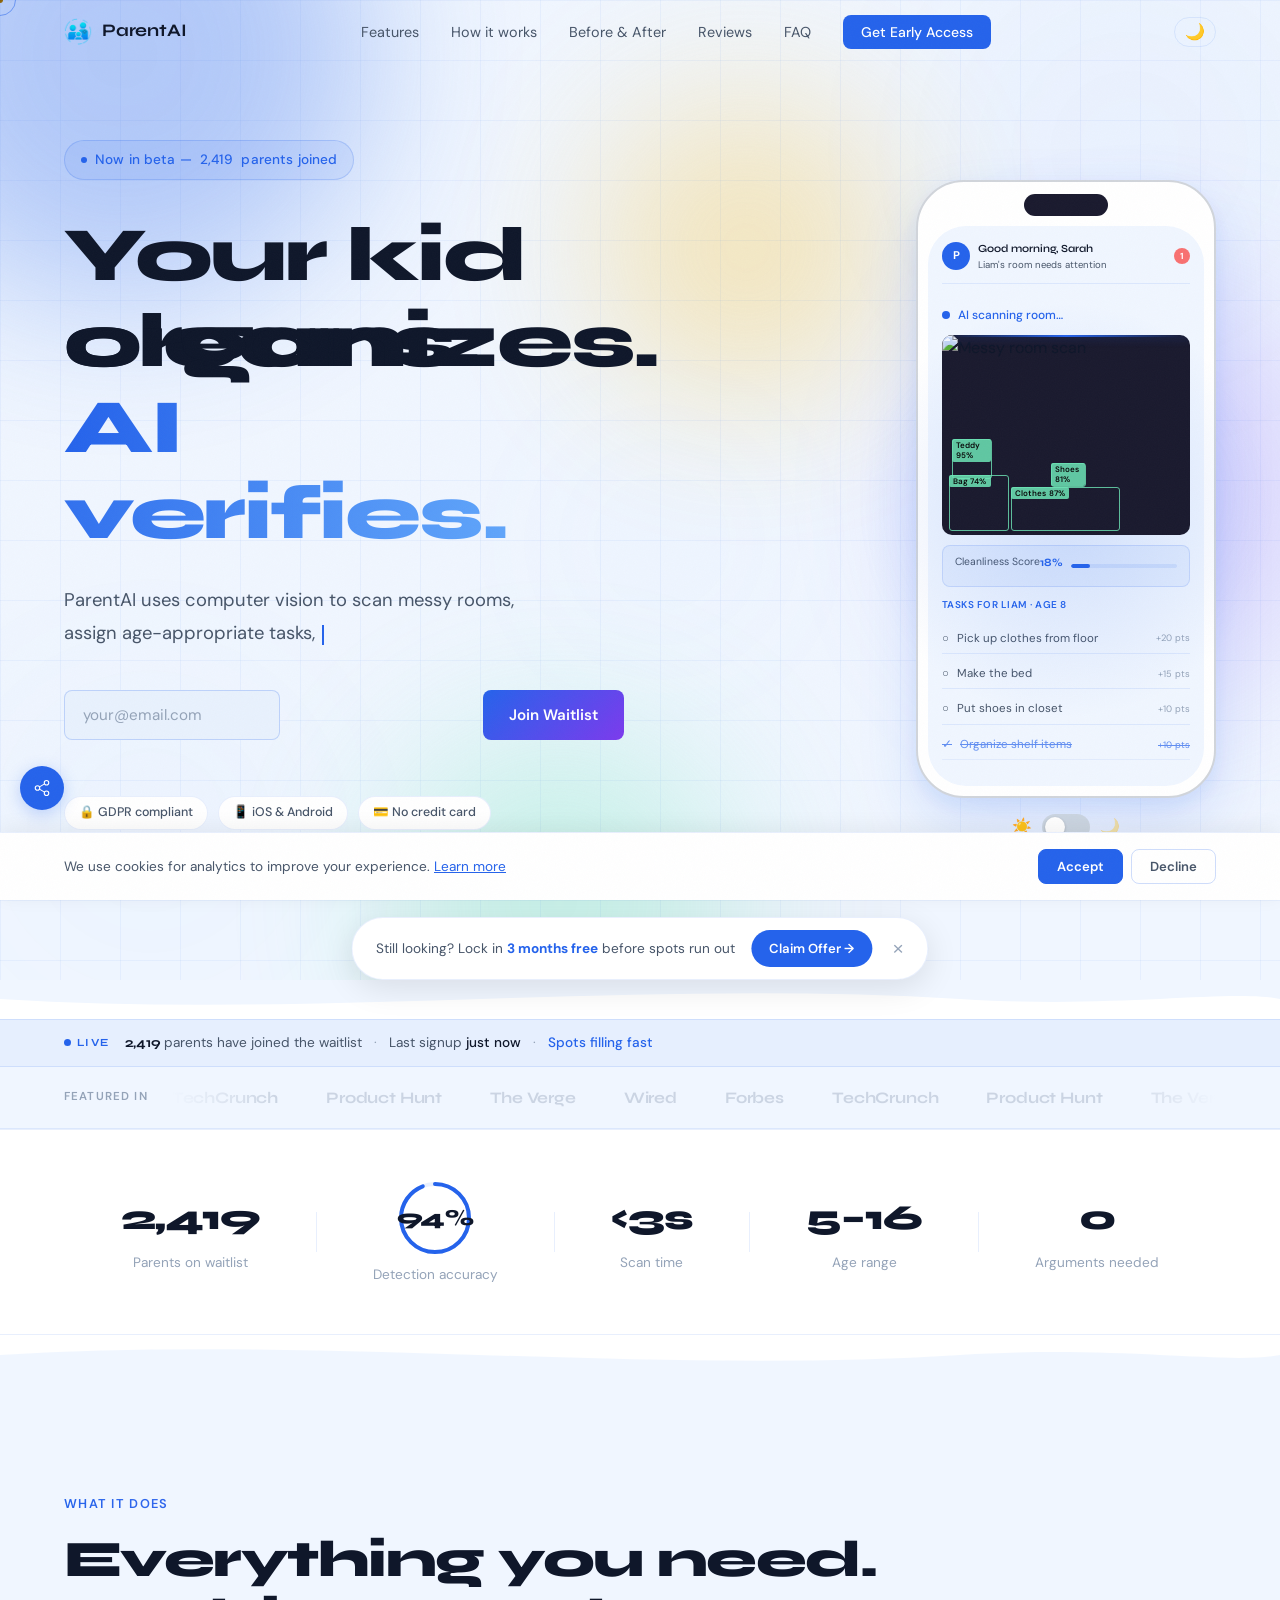
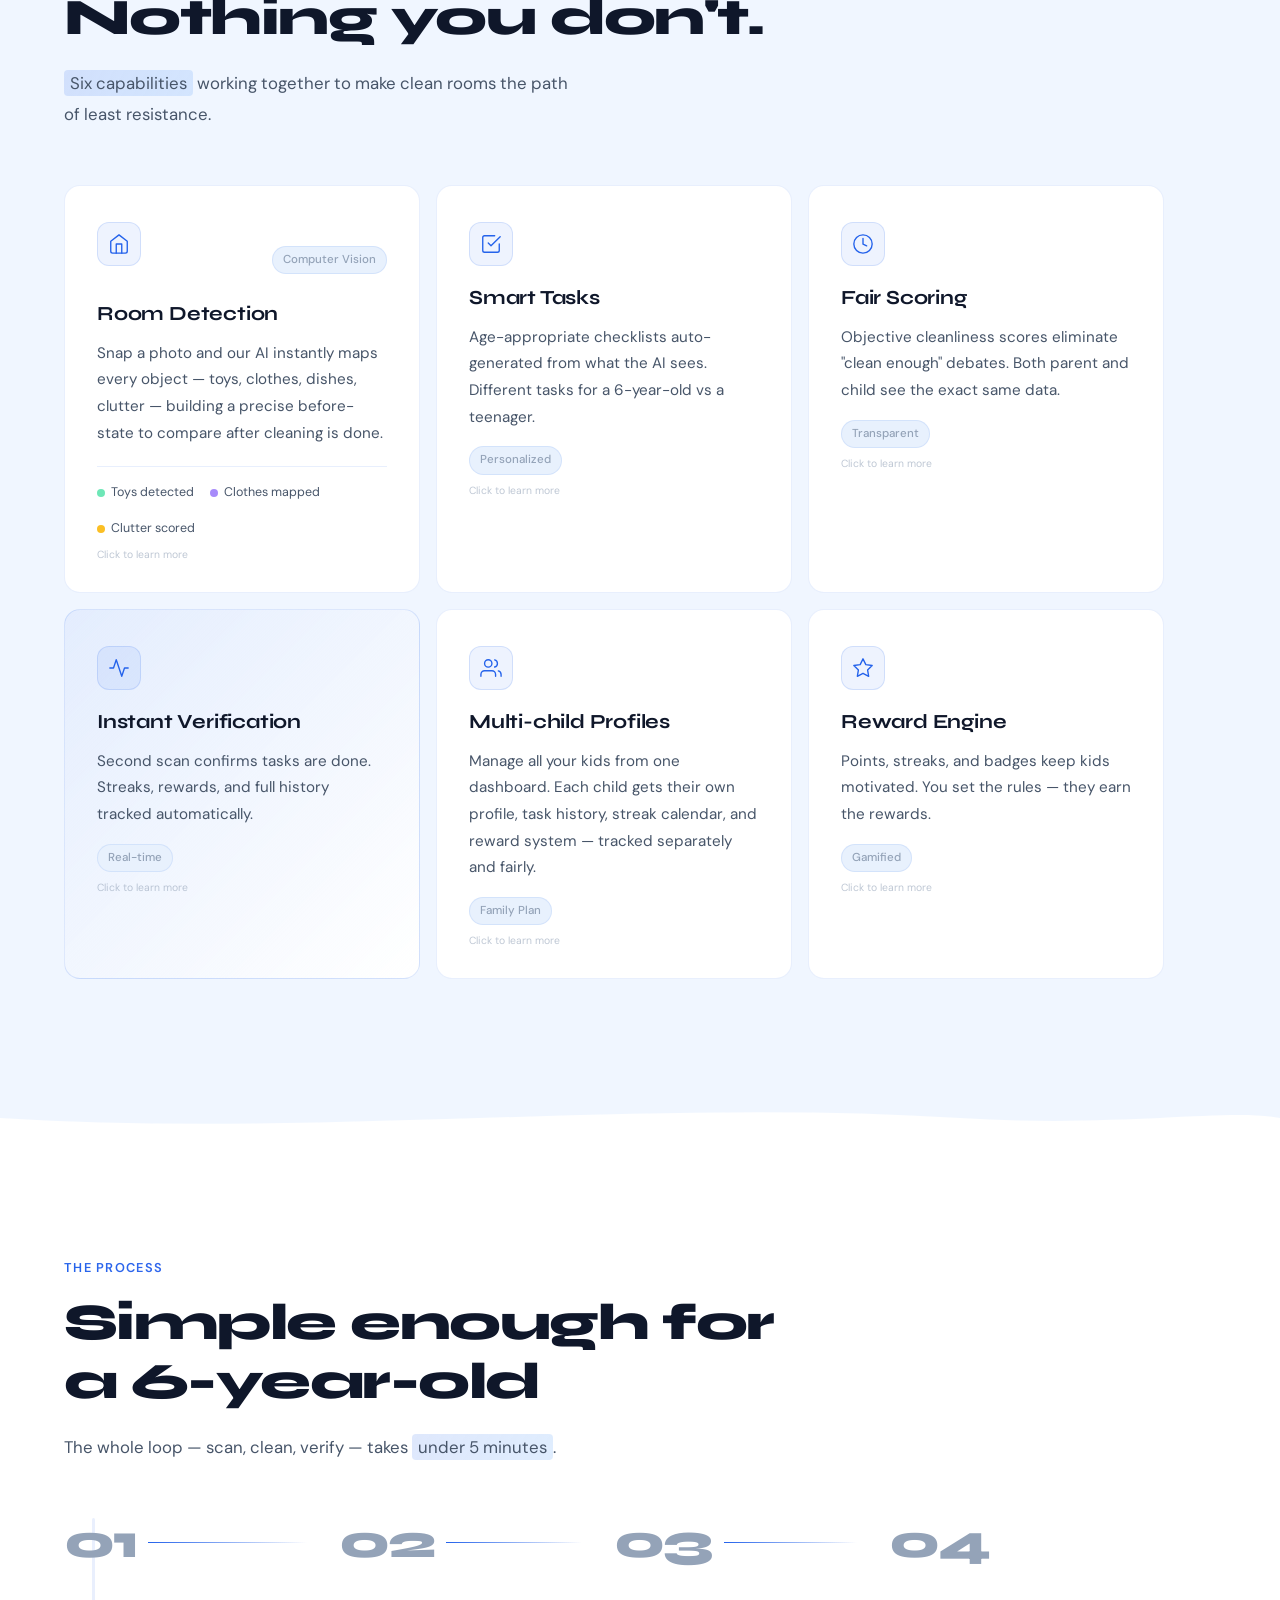
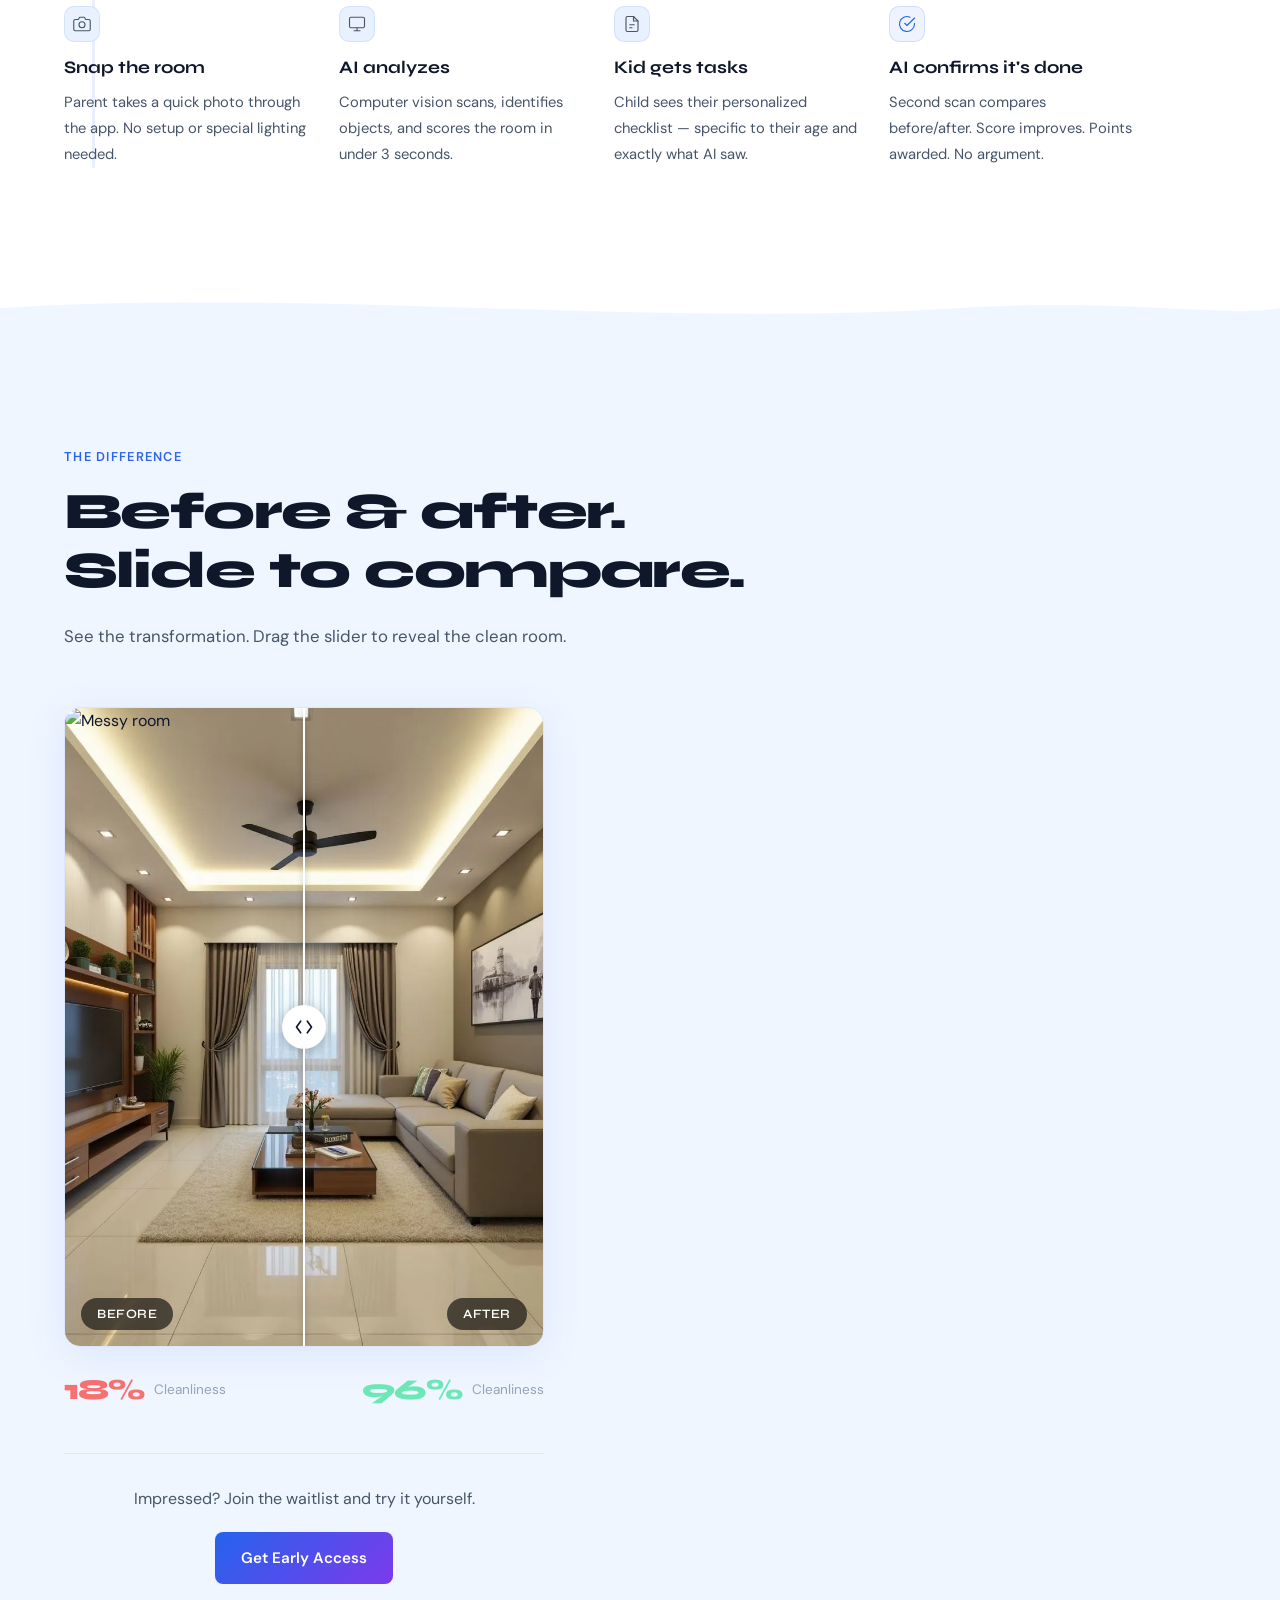
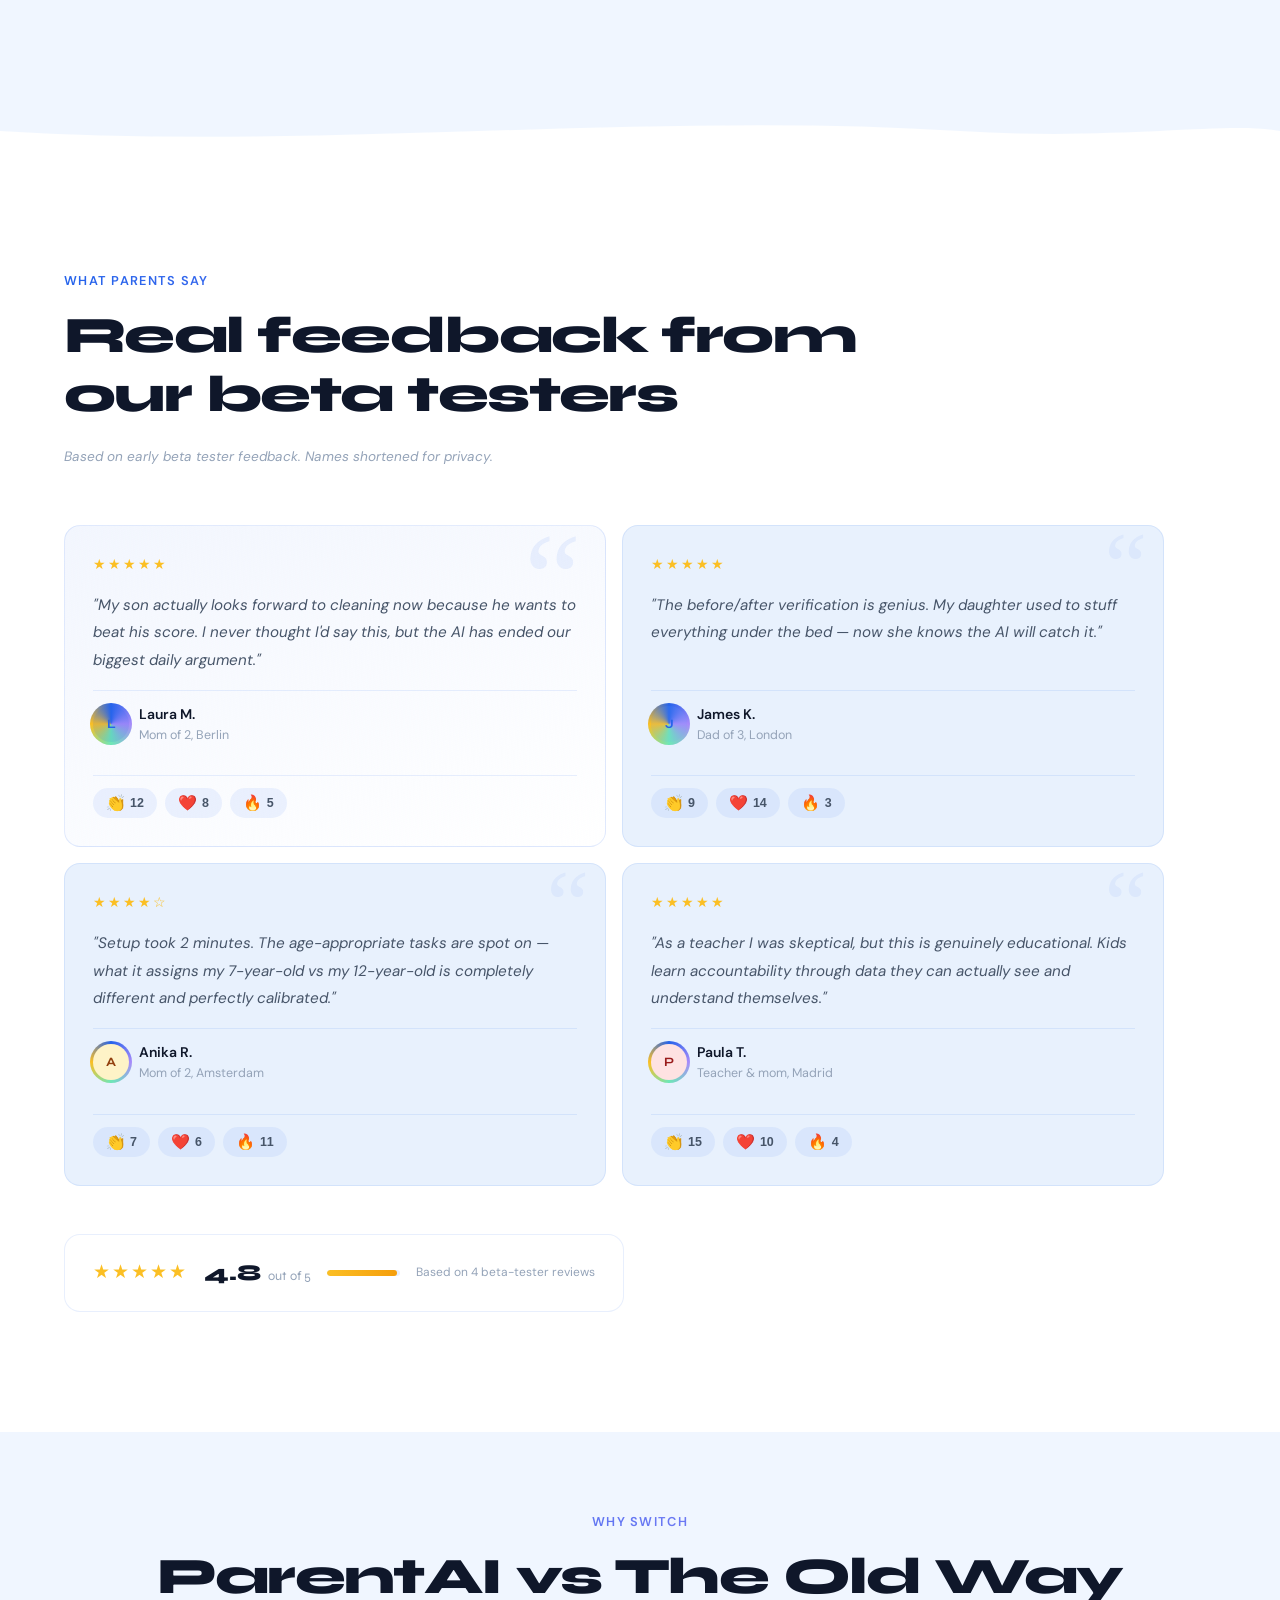
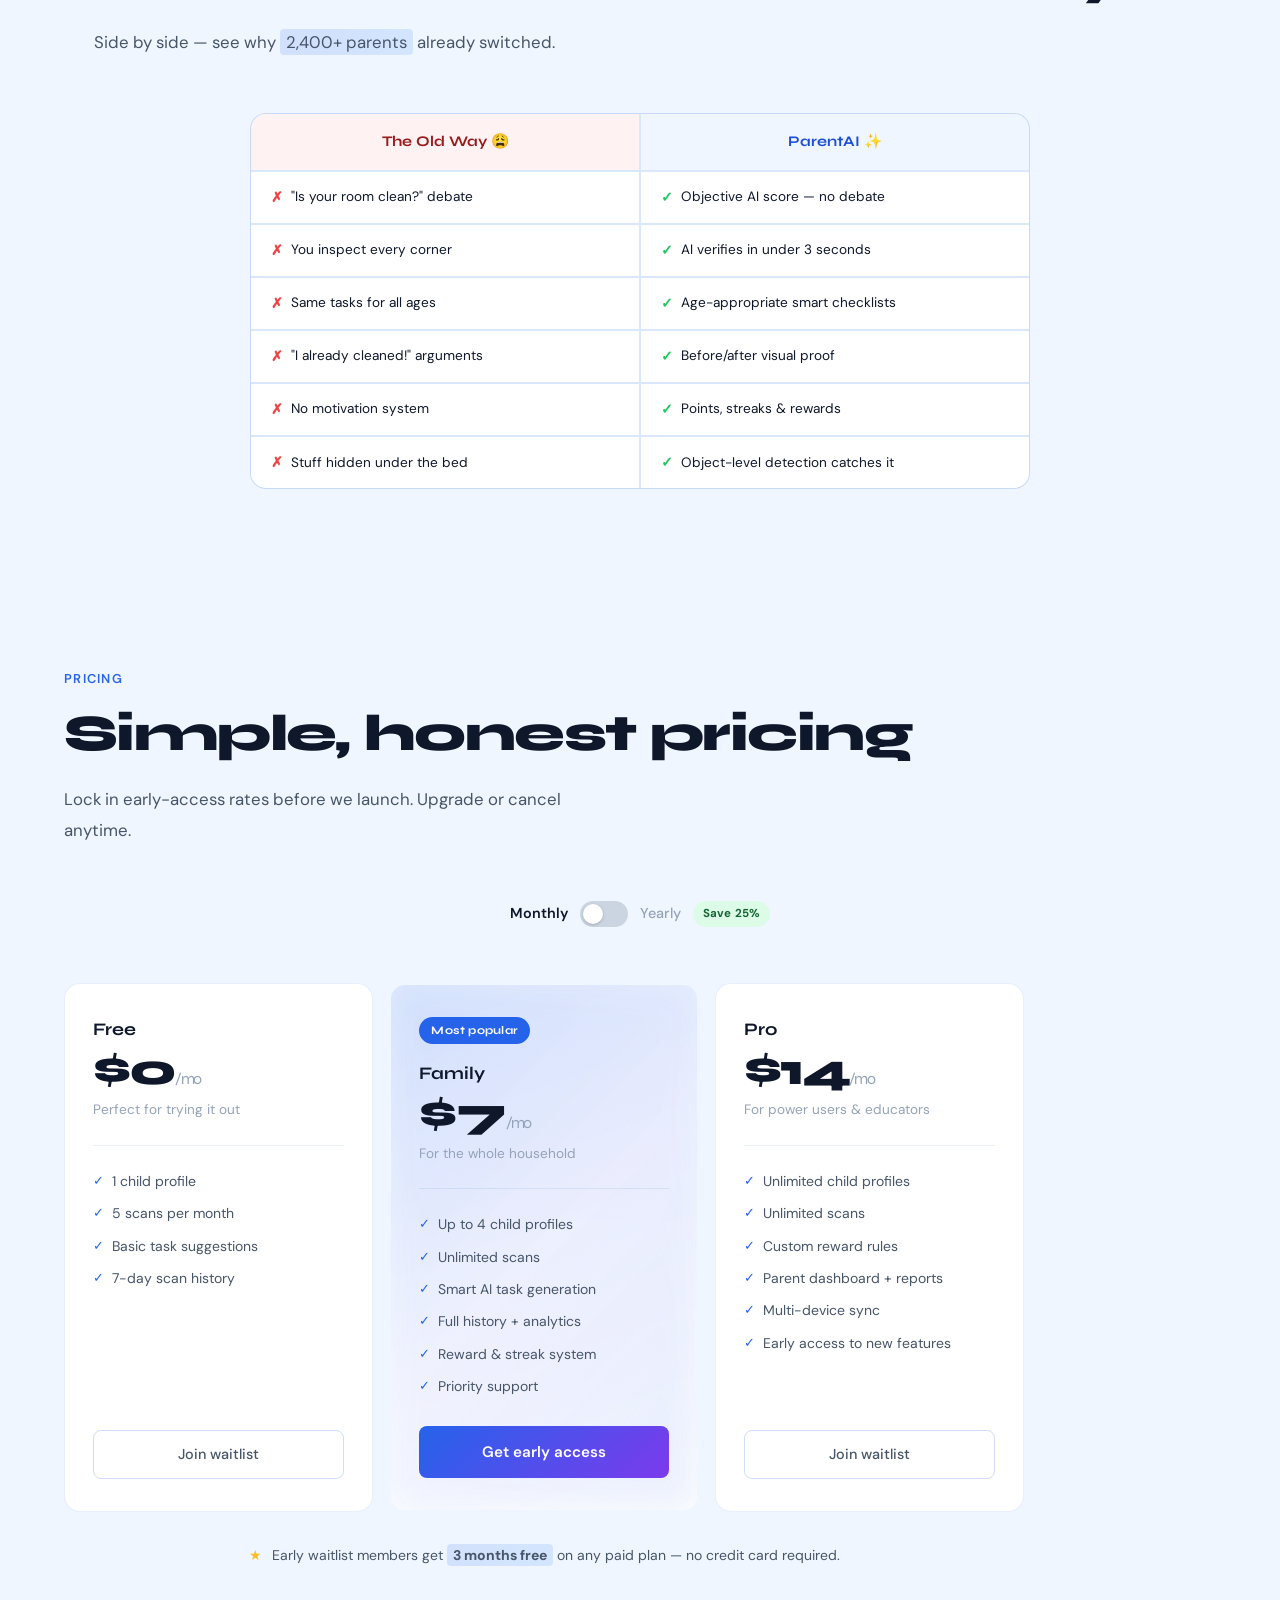
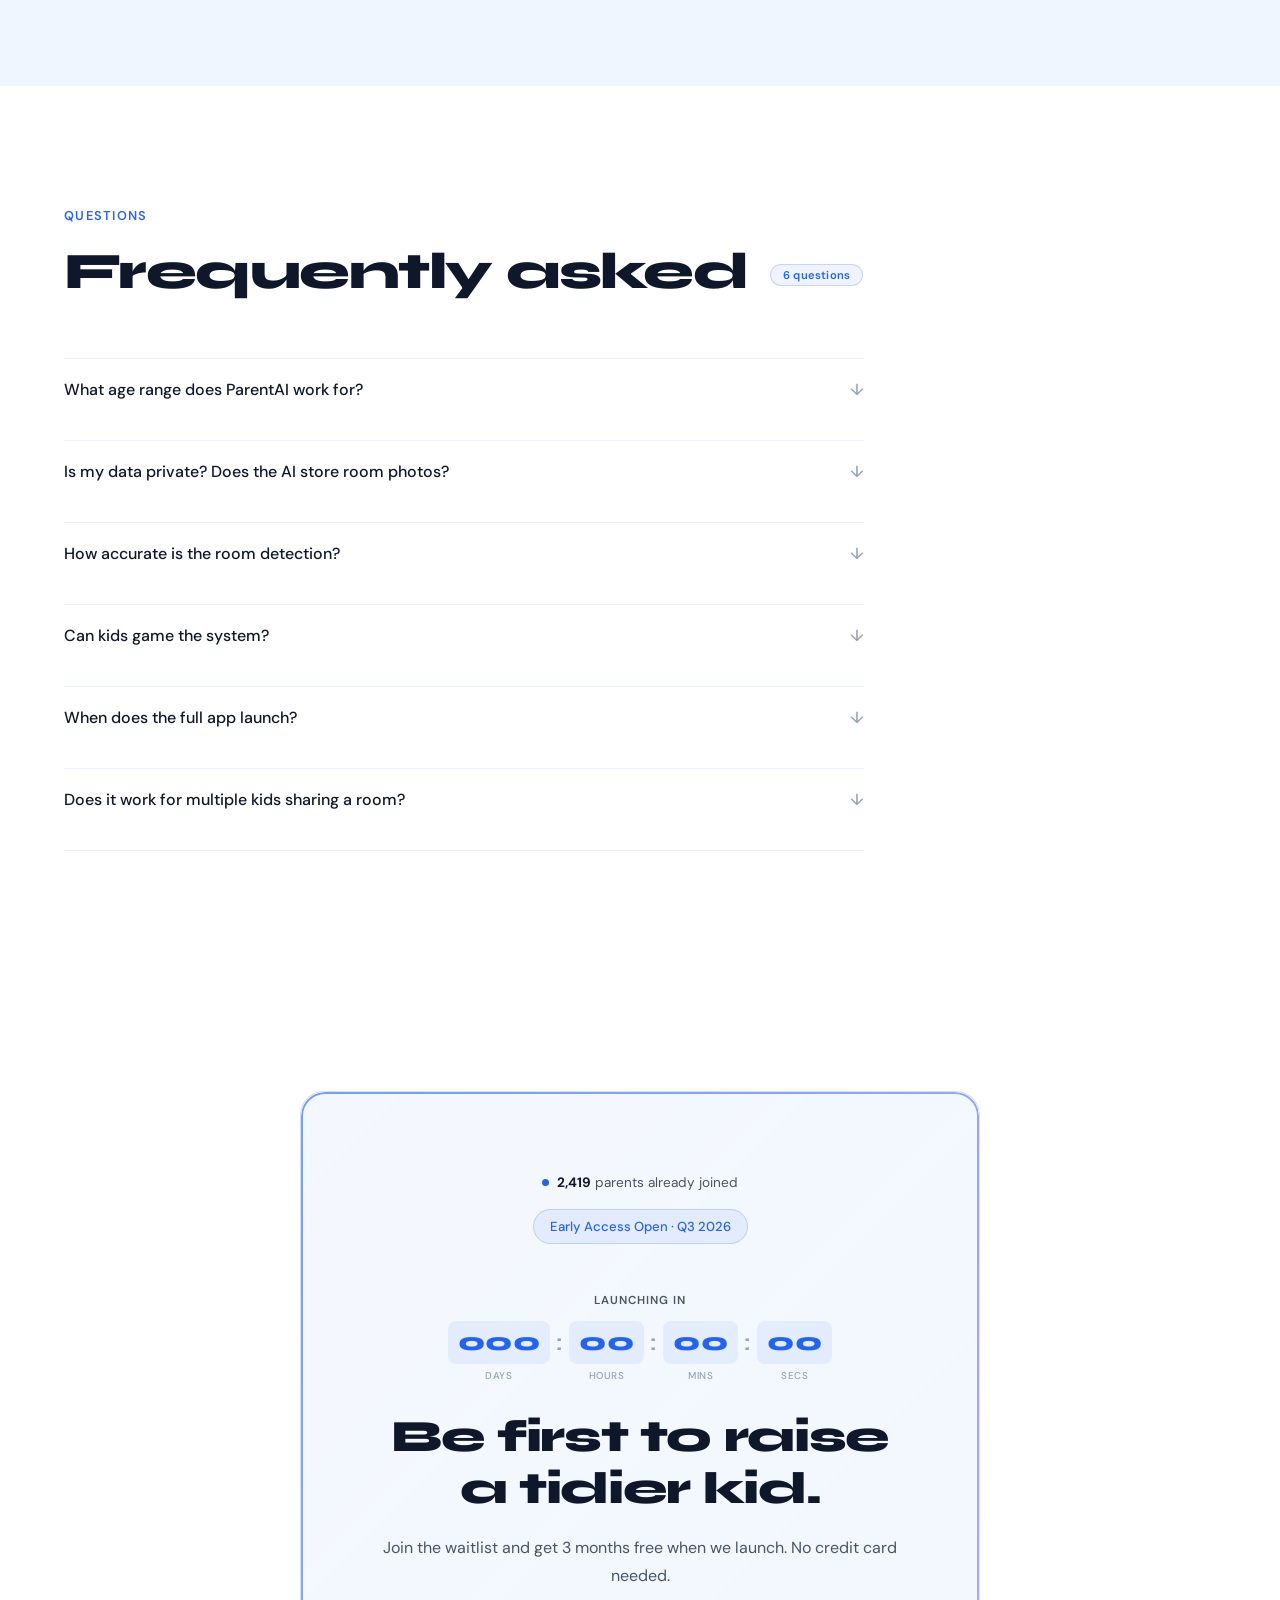
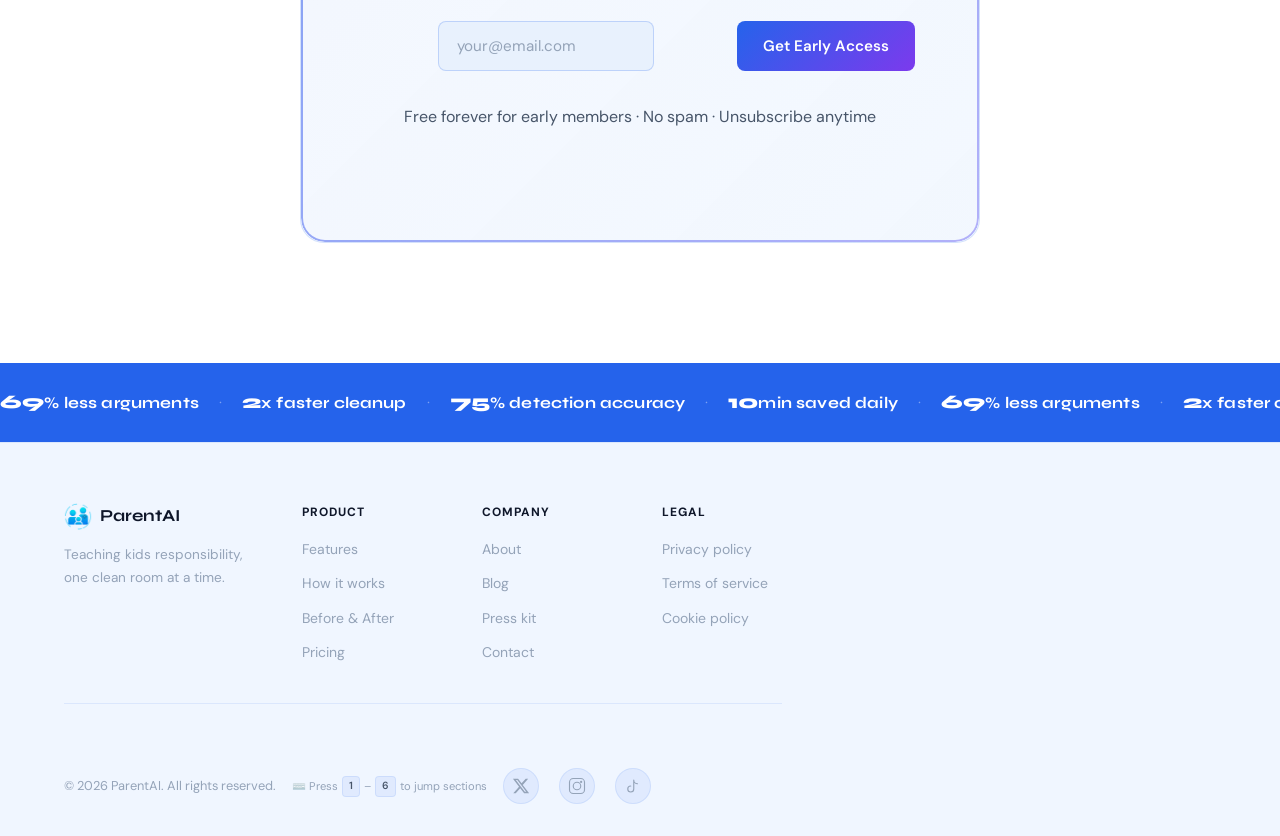
==== commit 4fb75e7d: "Update images to new messy1.jpg and clean1.jpg" ====
--- a/parentai/index.html
+++ b/parentai/index.html
@@ -162,7 +162,7 @@
             <span>AI scanning room…</span>
           </div>
           <div class="room-preview room-preview-real">
-              <img src="messy.png" alt="Messy room scan" class="room-real-img" />
+              <img src="messy1.jpg" alt="Messy room scan" class="room-real-img" />
             <div class="scan-line"></div>
             <div class="detect-box box-clothes"><span class="detect-label">Clothes 87%</span></div>
             <div class="detect-box box-teddy"><span class="detect-label">Teddy 95%</span></div>
@@ -480,11 +480,11 @@
     <div class="ba-container">
       <div class="ba-wrapper" id="baWrapper">
         <div class="ba-after">
-            <img src="clean.jpg" alt="Clean room" loading="lazy" />
+            <img src="clean1.jpg" alt="Clean room" loading="lazy" />
           <div class="ba-label ba-label-after">After</div>
         </div>
         <div class="ba-before" id="baBefore">
-            <img src="messy.png" alt="Messy room" loading="lazy" />
+            <img src="messy1.jpg" alt="Messy room" loading="lazy" />
           <div class="ba-label ba-label-before">Before</div>
         </div>
         <div class="ba-handle" id="baHandle">
